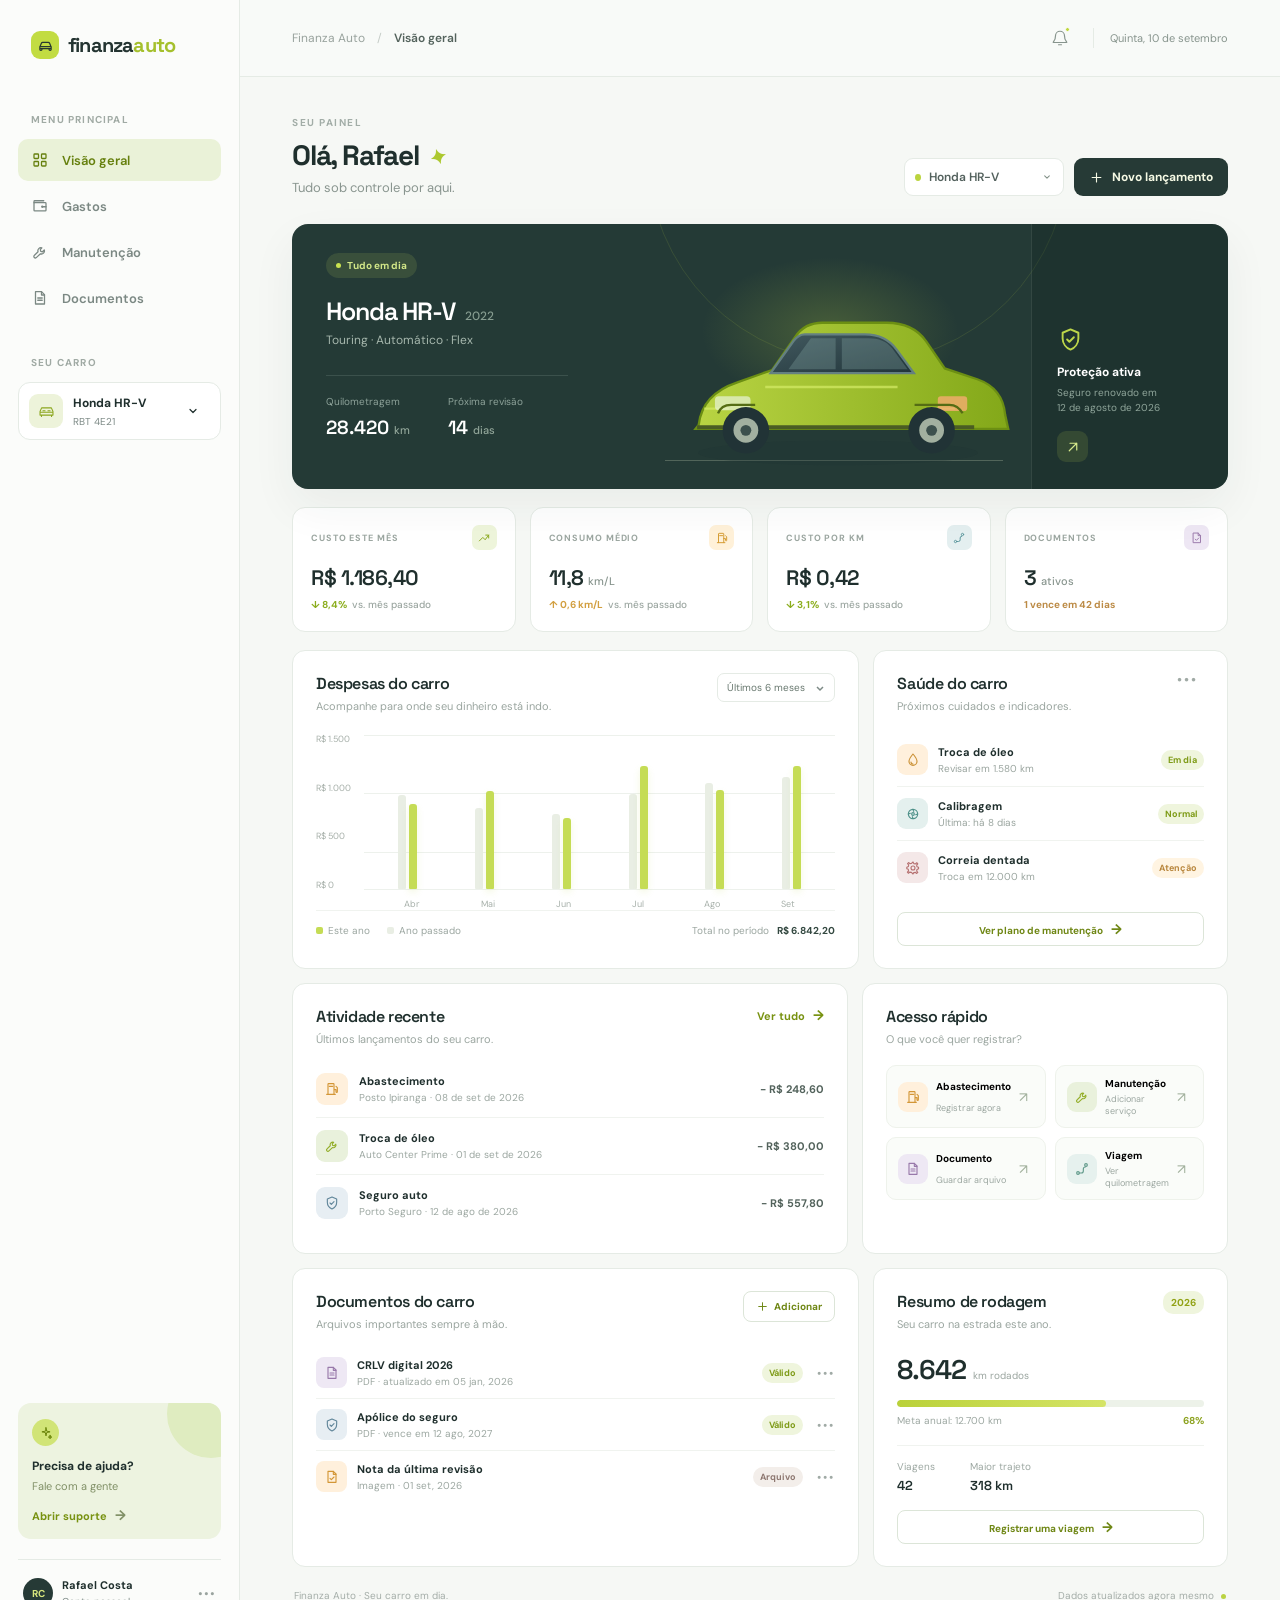
==== index.html @ 8abf3c83 "feat: create standalone car finance dashboard" ====
<!doctype html>
<html lang="pt-BR">
  <head>
    <meta charset="UTF-8" />
    <meta name="viewport" content="width=device-width, initial-scale=1.0" />
    <meta name="theme-color" content="#f4f6f3" />
    <title>Finanza Auto — seu carro em dia</title>
    <link rel="stylesheet" href="styles.css" />
  </head>
  <body>
    <div class="app-shell">
      <aside class="sidebar">
        <a class="brand" href="#inicio" aria-label="Finanza Auto início">
          <span class="brand-mark">
            <svg viewBox="0 0 24 24" aria-hidden="true"><path d="M5 16.5h14M7 16.5v1.25A1.25 1.25 0 0 1 5.75 19h-.5A1.25 1.25 0 0 1 4 17.75V14l2.2-5.25A2 2 0 0 1 8.05 7.5h7.9a2 2 0 0 1 1.85 1.25L20 14v3.75A1.25 1.25 0 0 1 18.75 19h-.5A1.25 1.25 0 0 1 17 17.75V16.5M4 13.5h16M7 13.5h2m6 0h2"/></svg>
          </span>
          <span>finanza<span class="brand-accent">auto</span></span>
        </a>

        <div class="sidebar-label">MENU PRINCIPAL</div>
        <nav class="side-nav" aria-label="Navegação principal">
          <a class="nav-item active" href="#inicio" data-view="Visão geral"><span class="nav-icon">${icon('grid')}</span><span>Visão geral</span></a>
          <a class="nav-item" href="#gastos" data-view="Gastos"><span class="nav-icon">${icon('wallet')}</span><span>Gastos</span></a>
          <a class="nav-item" href="#manutencao" data-view="Manutenção"><span class="nav-icon">${icon('wrench')}</span><span>Manutenção</span></a>
          <a class="nav-item" href="#documentos" data-view="Documentos"><span class="nav-icon">${icon('file')}</span><span>Documentos</span></a>
        </nav>

        <div class="sidebar-label sidebar-label-spaced">SEU CARRO</div>
        <div class="car-mini-card">
          <div class="mini-car-icon"><svg viewBox="0 0 32 32" aria-hidden="true"><path d="M7 21h18M9 21v2m14-2v2M7 21v-5l2.2-5h13.6l2.2 5v5M7 17h18M11 15h3m4 0h3"/></svg></div>
          <div><strong id="sideCarName">Honda HR-V</strong><span id="sideCarPlate">RBT 4E21</span></div>
          <button class="icon-button small" id="sideCarButton" aria-label="Trocar carro">${icon('chevron')}</button>
        </div>

        <div class="sidebar-bottom">
          <div class="support-card">
            <div class="support-orb">${icon('spark')}</div>
            <strong>Precisa de ajuda?</strong>
            <span>Fale com a gente</span>
            <button class="text-button" id="helpButton">Abrir suporte <span>→</span></button>
          </div>
          <a class="profile-row" href="#perfil"><span class="avatar">RC</span><span class="profile-copy"><strong>Rafael Costa</strong><small>Conta pessoal</small></span><span class="profile-more">•••</span></a>
        </div>
      </aside>

      <main class="main-content" id="inicio">
        <header class="topbar">
          <button class="mobile-menu icon-button" aria-label="Abrir menu">${icon('menu')}</button>
          <div class="breadcrumb"><span>Finanza Auto</span><span class="slash">/</span><strong>Visão geral</strong></div>
          <div class="top-actions">
            <button class="icon-button notification-button" aria-label="Notificações" id="notificationButton">${icon('bell')}<i></i></button>
            <span class="top-divider"></span>
            <span class="top-date">Quinta, 10 de setembro</span>
          </div>
        </header>

        <div class="page-wrap">
          <section class="welcome-row">
            <div><p class="eyebrow">SEU PAINEL</p><h1>Olá, Rafael <span class="wave">✦</span></h1><p class="welcome-subtitle">Tudo sob controle por aqui.</p></div>
            <div class="header-actions"><div class="vehicle-select-wrap"><span class="select-car-dot"></span><select id="vehicleSelect" aria-label="Selecionar veículo"><option value="hrv">Honda HR-V</option><option value="corolla">Toyota Corolla</option></select>${icon('chevron')}</div><button class="primary-button" id="openExpense">${icon('plus')}<span>Novo lançamento</span></button></div>
          </section>

          <section class="hero-card" aria-label="Resumo do veículo">
            <div class="hero-copy"><span class="status-pill"><i></i> Tudo em dia</span><h2 id="heroCarName">Honda HR-V <span>2022</span></h2><p id="heroCarDetails">Touring · Automático · Flex</p><div class="hero-divider"></div><div class="hero-meta"><div><span>Quilometragem</span><strong id="heroMileage">28.420 <small>km</small></strong></div><div><span>Próxima revisão</span><strong id="heroService">14 <small>dias</small></strong></div></div></div>
            <div class="hero-visual"><div class="sun-glow"></div><div class="road-line"></div><svg class="car-illustration" viewBox="0 0 520 230" role="img" aria-label="Ilustração de um Honda HR-V"><defs><linearGradient id="carPaint" x1="0" x2="1"><stop offset="0" stop-color="#b9d443"/><stop offset="1" stop-color="#83a819"/></linearGradient><linearGradient id="glass" x1="0" y1="0" x2="1" y2="1"><stop stop-color="#42595f"/><stop offset="1" stop-color="#21353a"/></linearGradient></defs><ellipse cx="270" cy="200" rx="181" ry="16" fill="#1e3032" opacity=".25"/><path d="M90 164c3-26 20-45 50-55l45-16 30-43c8-12 20-18 35-18h83c22 0 39 7 51 24l24 35 42 14c20 7 34 22 36 46l4 18H86z" fill="url(#carPaint)" stroke="#6c8f13" stroke-width="3"/><path d="M227 47h78c18 0 31 6 41 20l22 30H183l30-42c4-5 8-8 14-8z" fill="url(#glass)" stroke="#648081" stroke-width="3"/><path d="M235 52l-29 40h61V52zm40 0v40h85l-20-27c-7-9-17-13-31-13z" fill="#91b3af" opacity=".28"/><path d="M97 143h32m258 0h34M176 115h171" stroke="#d5ec67" stroke-width="3" opacity=".7"/><path d="M88 167h358" stroke="#4a5d23" stroke-width="5"/><rect x="111" y="127" width="46" height="18" rx="5" fill="#e9f4d9" opacity=".7"/><rect x="399" y="127" width="38" height="19" rx="4" fill="#f5ad71" opacity=".8"/><circle cx="151" cy="171" r="30" fill="#213336"/><circle cx="151" cy="171" r="16" fill="#a2b0a0"/><circle cx="151" cy="171" r="7" fill="#3c504d"/><circle cx="391" cy="171" r="30" fill="#213336"/><circle cx="391" cy="171" r="16" fill="#a2b0a0"/><circle cx="391" cy="171" r="7" fill="#3c504d"/><path d="M115 149q4-11 17-11h31M369 138h45q11 0 17 11" fill="none" stroke="#556d14" stroke-width="3"/></svg></div>
            <div class="hero-quick"><div class="quick-icon">${icon('shield')}</div><div><strong>Proteção ativa</strong><span>Seguro renovado em<br>12 de agosto de 2026</span></div><button class="icon-button inverse" aria-label="Ver detalhes">${icon('arrow-up-right')}</button></div>
          </section>

          <section class="stats-grid" aria-label="Indicadores do carro">
            <article class="stat-card"><div class="stat-head"><span class="stat-label">CUSTO ESTE MÊS</span><span class="stat-icon green">${icon('trend')}</span></div><div class="stat-value" id="monthTotal">R$ 1.186,40</div><div class="stat-foot positive">↓ 8,4% <span>vs. mês passado</span></div></article>
            <article class="stat-card"><div class="stat-head"><span class="stat-label">CONSUMO MÉDIO</span><span class="stat-icon amber">${icon('fuel')}</span></div><div class="stat-value">11,8 <small>km/L</small></div><div class="stat-foot neutral">↑ 0,6 km/L <span>vs. mês passado</span></div></article>
            <article class="stat-card"><div class="stat-head"><span class="stat-label">CUSTO POR KM</span><span class="stat-icon blue">${icon('route')}</span></div><div class="stat-value" id="costPerKm">R$ 0,42</div><div class="stat-foot positive">↓ 3,1% <span>vs. mês passado</span></div></article>
            <article class="stat-card"><div class="stat-head"><span class="stat-label">DOCUMENTOS</span><span class="stat-icon purple">${icon('file-check')}</span></div><div class="stat-value">3 <small>ativos</small></div><div class="stat-foot warning">1 vence em 42 dias</div></article>
          </section>

          <section class="content-grid">
            <article class="panel spending-panel" id="gastos"><div class="panel-heading"><div><h3>Despesas do carro</h3><p>Acompanhe para onde seu dinheiro está indo.</p></div><select class="period-select" id="periodSelect" aria-label="Período do gráfico"><option value="6">Últimos 6 meses</option><option value="12">Últimos 12 meses</option></select></div><div class="chart-area"><div class="chart-y"><span>R$ 1.500</span><span>R$ 1.000</span><span>R$ 500</span><span>R$ 0</span></div><div class="chart"><div class="grid-line line-1"></div><div class="grid-line line-2"></div><div class="grid-line line-3"></div><div class="grid-line line-4"></div><div class="bars" id="bars"></div><div class="chart-months" id="chartMonths"></div></div></div><div class="chart-legend"><span><i class="legend-dot current"></i>Este ano</span><span><i class="legend-dot previous"></i>Ano passado</span><span class="chart-total">Total no período <strong id="periodTotal">R$ 6.842,20</strong></span></div></article>
            <article class="panel health-panel" id="manutencao"><div class="panel-heading"><div><h3>Saúde do carro</h3><p>Próximos cuidados e indicadores.</p></div><button class="more-button" aria-label="Mais opções">•••</button></div><div class="health-list"><div class="health-item"><div class="health-icon oil">${icon('droplet')}</div><div class="health-info"><strong>Troca de óleo</strong><span>Revisar em 1.580 km</span></div><div class="health-status ok">Em dia</div></div><div class="health-item"><div class="health-icon tire">${icon('circle')}</div><div class="health-info"><strong>Calibragem</strong><span>Última: há 8 dias</span></div><div class="health-status ok">Normal</div></div><div class="health-item"><div class="health-icon belt">${icon('settings')}</div><div class="health-info"><strong>Correia dentada</strong><span>Troca em 12.000 km</span></div><div class="health-status watch">Atenção</div></div></div><button class="outline-button full" id="maintenanceButton">Ver plano de manutenção <span>→</span></button></article>
          </section>

          <section class="bottom-grid">
            <article class="panel activity-panel"><div class="panel-heading"><div><h3>Atividade recente</h3><p>Últimos lançamentos do seu carro.</p></div><button class="link-button" id="allActivity">Ver tudo <span>→</span></button></div><div class="activity-list" id="activityList"><div class="activity-item"><div class="activity-icon fuel-bg">${icon('fuel')}</div><div class="activity-copy"><strong>Abastecimento</strong><span>Posto Ipiranga · 08 set, 2026</span></div><strong class="activity-value">− R$ 248,60</strong></div><div class="activity-item"><div class="activity-icon wrench-bg">${icon('wrench')}</div><div class="activity-copy"><strong>Troca de óleo</strong><span>Auto Center Prime · 01 set, 2026</span></div><strong class="activity-value">− R$ 380,00</strong></div><div class="activity-item"><div class="activity-icon insurance-bg">${icon('shield')}</div><div class="activity-copy"><strong>Seguro auto</strong><span>Porto Seguro · 12 ago, 2026</span></div><strong class="activity-value">− R$ 557,80</strong></div></div></article>
            <article class="panel actions-panel"><div class="panel-heading"><div><h3>Acesso rápido</h3><p>O que você quer registrar?</p></div></div><div class="action-grid"><button class="action-card" data-action="Abastecimento"><span class="action-icon fuel-bg">${icon('fuel')}</span><strong>Abastecimento</strong><small>Registrar agora</small><span class="action-arrow">↗</span></button><button class="action-card" data-action="Manutenção"><span class="action-icon wrench-bg">${icon('wrench')}</span><strong>Manutenção</strong><small>Adicionar serviço</small><span class="action-arrow">↗</span></button><button class="action-card" data-action="Documento"><span class="action-icon doc-bg">${icon('file')}</span><strong>Documento</strong><small>Guardar arquivo</small><span class="action-arrow">↗</span></button><button class="action-card" data-action="Viagem"><span class="action-icon route-bg">${icon('route')}</span><strong>Viagem</strong><small>Ver quilometragem</small><span class="action-arrow">↗</span></button></div></article>
          </section>

          <section class="utility-grid" id="documentos">
            <article class="panel documents-panel">
              <div class="panel-heading"><div><h3>Documentos do carro</h3><p>Arquivos importantes sempre à mão.</p></div><button class="outline-button" id="addDocumentButton">${icon('plus')} Adicionar</button></div>
              <div class="document-list">
                <div class="document-item"><div class="document-icon doc-bg">${icon('file')}</div><div class="document-copy"><strong>CRLV digital 2026</strong><span>PDF · atualizado em 05 jan, 2026</span></div><span class="document-badge valid">Válido</span><button class="document-more" data-document="CRLV digital 2026" aria-label="Opções do CRLV">•••</button></div>
                <div class="document-item"><div class="document-icon insurance-bg">${icon('shield')}</div><div class="document-copy"><strong>Apólice do seguro</strong><span>PDF · vence em 12 ago, 2027</span></div><span class="document-badge valid">Válido</span><button class="document-more" data-document="Apólice do seguro" aria-label="Opções da apólice">•••</button></div>
                <div class="document-item"><div class="document-icon fuel-bg">${icon('file-check')}</div><div class="document-copy"><strong>Nota da última revisão</strong><span>Imagem · 01 set, 2026</span></div><span class="document-badge archive">Arquivo</span><button class="document-more" data-document="Nota da última revisão" aria-label="Opções da nota">•••</button></div>
              </div>
            </article>
            <article class="panel route-panel">
              <div class="panel-heading"><div><h3>Resumo de rodagem</h3><p>Seu carro na estrada este ano.</p></div><span class="route-year">2026</span></div>
              <div class="route-number"><strong>8.642</strong><span>km rodados</span></div>
              <div class="route-progress"><span style="width:68%"></span></div><div class="route-caption"><span>Meta anual: 12.700 km</span><strong>68%</strong></div>
              <div class="route-stats"><div><span>Viagens</span><strong>42</strong></div><div><span>Maior trajeto</span><strong>318 km</strong></div></div>
              <button class="outline-button full" id="tripButton">Registrar uma viagem <span>→</span></button>
            </article>
          </section>

          <footer class="footer"><span>Finanza Auto · Seu carro em dia.</span><span>Dados atualizados agora mesmo <i></i></span></footer>
        </div>
      </main>
    </div>

    <div class="modal-backdrop" id="modalBackdrop" aria-hidden="true"><section class="modal" role="dialog" aria-modal="true" aria-labelledby="modalTitle"><button class="modal-close icon-button" id="closeModal" aria-label="Fechar">${icon('close')}</button><div class="modal-kicker">NOVO LANÇAMENTO</div><h2 id="modalTitle">Adicionar despesa</h2><p>Registre um gasto para manter o histórico do seu carro atualizado.</p><form id="expenseForm"><label>Descrição<input name="description" type="text" placeholder="Ex.: Abastecimento" required /></label><div class="form-row"><label>Categoria<select name="category"><option>Abastecimento</option><option>Manutenção</option><option>Seguro</option><option>Outro</option></select></label><label>Valor<input name="value" type="number" min="0.01" step="0.01" placeholder="0,00" required /></label></div><label>Data<input name="date" type="date" value="2026-09-10" /></label><div class="modal-actions"><button type="button" class="outline-button" id="cancelModal">Cancelar</button><button type="submit" class="primary-button">Salvar lançamento</button></div></form></section></div>
    <div class="toast" id="toast" role="status"></div>
    <script>
      function icon(name) { const icons = { grid:'<svg viewBox="0 0 24 24"><rect x="4" y="4" width="6" height="6" rx="1"/><rect x="14" y="4" width="6" height="6" rx="1"/><rect x="4" y="14" width="6" height="6" rx="1"/><rect x="14" y="14" width="6" height="6" rx="1"/></svg>', wallet:'<svg viewBox="0 0 24 24"><path d="M4 7.5h15a1 1 0 0 1 1 1v9a1 1 0 0 1-1 1H5a1 1 0 0 1-1-1z"/><path d="M4 7.5V6a1 1 0 0 1 1-1h12M15 13h5"/><circle cx="15" cy="13" r=".7"/></svg>', wrench:'<svg viewBox="0 0 24 24"><path d="M14.5 6.5a4 4 0 0 0-5.1 5.1L4.6 16.4a2 2 0 1 0 2.8 2.8l5.2-4.8a4 4 0 0 0 5.1-5.1l-2.4 2.4-2.3-.6-.6-2.3z"/></svg>', file:'<svg viewBox="0 0 24 24"><path d="M6 3.5h8l4 4V20H6z"/><path d="M14 3.5V8h4M9 12h6M9 15h6"/></svg>', chevron:'<svg viewBox="0 0 24 24"><path d="m8 10 4 4 4-4"/></svg>', spark:'<svg viewBox="0 0 24 24"><path d="m12 3 1.2 5.8L19 10l-5.8 1.2L12 17l-1.2-5.8L5 10l5.8-1.2zM19 16l.5 2.5L22 19l-2.5.5L19 22l-.5-2.5L16 19l2.5-.5z"/></svg>', bell:'<svg viewBox="0 0 24 24"><path d="M18 9a6 6 0 0 0-12 0c0 7-3 7-3 9h18c0-2-3-2-3-9M10 21h4"/></svg>', plus:'<svg viewBox="0 0 24 24"><path d="M12 5v14M5 12h14"/></svg>', shield:'<svg viewBox="0 0 24 24"><path d="M12 3 19 6v5c0 4.4-3 8.3-7 10-4-1.7-7-5.6-7-10V6z"/><path d="m9 12 2 2 4-4"/></svg>', 'arrow-up-right':'<svg viewBox="0 0 24 24"><path d="M7 17 17 7M8 7h9v9"/></svg>', trend:'<svg viewBox="0 0 24 24"><path d="M4 17 10 11l4 4 6-8M15 7h5v5"/></svg>', fuel:'<svg viewBox="0 0 24 24"><path d="M6 20V5a1 1 0 0 1 1-1h7a1 1 0 0 1 1 1v15M4 20h13M8 8h5M18 8l2 2v6a1 1 0 0 1-2 0v-3h-3"/></svg>', route:'<svg viewBox="0 0 24 24"><circle cx="6" cy="18" r="2"/><circle cx="18" cy="6" r="2"/><path d="M8 18h3a3 3 0 0 0 3-3v-3a3 3 0 0 1 3-3h0"/></svg>', 'file-check':'<svg viewBox="0 0 24 24"><path d="M6 3.5h8l4 4V20H6z"/><path d="M14 3.5V8h4m-9 6 2 2 4-4"/></svg>', droplet:'<svg viewBox="0 0 24 24"><path d="M12 3S6 10 6 14a6 6 0 0 0 12 0c0-4-6-11-6-11z"/><path d="M9 15a3 3 0 0 0 3 3"/></svg>', circle:'<svg viewBox="0 0 24 24"><circle cx="12" cy="12" r="7"/><circle cx="12" cy="12" r="2"/><path d="m12 5 1 3m6 4-3 1m-4 6-1-3m-6-4 3-1"/></svg>', settings:'<svg viewBox="0 0 24 24"><path d="m12 3 1.2 2.4 2.6.4 1.8-1.7 1.6 1.6-1.7 1.8.4 2.6L20.3 11v2l-2.4 1.2-.4 2.6 1.7 1.8-1.6 1.6-1.8-1.7-2.6.4L12 21l-2.4-2.4-2.6-.4-1.8 1.7-1.6-1.6 1.7-1.8-.4-2.6L2.7 13v-2l2.4-1.2.4-2.6-1.7-1.8 1.6-1.6 1.8 1.7 2.6-.4z"/><circle cx="12" cy="12" r="3"/></svg>', menu:'<svg viewBox="0 0 24 24"><path d="M4 7h16M4 12h16M4 17h16"/></svg>', close:'<svg viewBox="0 0 24 24"><path d="m6 6 12 12M18 6 6 18"/></svg>' }; return icons[name] || ''; }
    </script>
    <script src="app.js"></script>
  </body>
</html>
---- styles.css ----
@import url('https://fonts.googleapis.com/css2?family=DM+Sans:wght@400;500;600;700&family=Space+Grotesk:wght@500;600;700&display=swap');

:root { --ink:#1f2f2d; --muted:#7d8a86; --line:#e5ebe5; --paper:#f6f8f5; --white:#fff; --lime:#c2dc42; --lime-dark:#759316; --green-bg:#eaf3d7; --shadow:0 18px 45px rgba(32,51,45,.06); }
* { box-sizing:border-box; }
html { scroll-behavior:smooth; }
body { margin:0; background:var(--paper); color:var(--ink); font-family:'DM Sans',Arial,sans-serif; font-size:14px; -webkit-font-smoothing:antialiased; }
button, select, input { font:inherit; }
button, a { -webkit-tap-highlight-color:transparent; }
button { border:0; cursor:pointer; }
a { color:inherit; text-decoration:none; }
.app-shell { min-height:100vh; display:flex; }
.sidebar { width:240px; flex:none; background:#fbfcfa; border-right:1px solid var(--line); padding:31px 18px 21px; display:flex; flex-direction:column; min-height:100vh; }
.brand { display:flex; gap:9px; align-items:center; padding:0 13px; font:700 20px 'Space Grotesk',sans-serif; letter-spacing:-.8px; color:#243431; }
.brand-accent { color:#a5c02d; }
.brand-mark { width:28px; height:28px; border-radius:9px; display:grid; place-items:center; color:#263831; background:var(--lime); }
.brand-mark svg { width:17px; height:17px; fill:none; stroke:currentColor; stroke-width:1.7; stroke-linecap:round; stroke-linejoin:round; }
.sidebar-label { font-size:10px; font-weight:700; letter-spacing:1.2px; color:#a0aaa4; margin:54px 13px 13px; }
.sidebar-label-spaced { margin-top:37px; }
.side-nav { display:grid; gap:4px; }
.nav-item { height:42px; padding:0 13px; border-radius:10px; color:#7b8883; display:flex; align-items:center; gap:13px; font-size:13px; font-weight:600; transition:.2s ease; }
.nav-item:hover { background:#f1f5ed; color:var(--ink); }
.nav-item.active { background:#eaf2d8; color:#66800e; }
.nav-icon { width:18px; height:18px; display:grid; place-items:center; }
.nav-icon svg, .icon-button svg, .primary-button svg, .support-orb svg, .action-icon svg, .health-icon svg, .stat-icon svg, .quick-icon svg { width:18px; height:18px; fill:none; stroke:currentColor; stroke-width:1.7; stroke-linecap:round; stroke-linejoin:round; }
.car-mini-card { border:1px solid var(--line); background:var(--white); border-radius:12px; padding:11px 10px; display:flex; align-items:center; gap:10px; }
.mini-car-icon { width:34px; height:34px; border-radius:9px; background:#edf3da; display:grid; place-items:center; color:#8ca71f; }
.mini-car-icon svg { width:23px; height:23px; fill:none; stroke:currentColor; stroke-width:1.5; stroke-linecap:round; stroke-linejoin:round; }
.car-mini-card strong, .car-mini-card span { display:block; }
.car-mini-card strong { font-size:12px; margin-bottom:4px; }
.car-mini-card span { color:var(--muted); font-size:10px; }
.car-mini-card .icon-button { margin-left:auto; }
.sidebar-bottom { margin-top:auto; }
.support-card { border-radius:13px; background:#edf3e0; padding:16px 14px 15px; display:grid; gap:5px; position:relative; overflow:hidden; }
.support-card:after { content:''; width:88px; height:88px; border-radius:50%; background:#dfecc0; position:absolute; right:-34px; top:-33px; }
.support-orb { width:27px; height:27px; border-radius:50%; display:grid; place-items:center; background:#d1e477; color:#6c850b; margin-bottom:7px; position:relative; z-index:1; }
.support-orb svg { width:14px; height:14px; }
.support-card strong { font-size:12px; position:relative; z-index:1; }
.support-card span { color:#819067; font-size:11px; position:relative; z-index:1; }
.text-button, .link-button { background:none; color:#789211; font-weight:700; font-size:11px; padding:0; text-align:left; }
.text-button { margin-top:8px; }
.text-button span, .link-button span { margin-left:5px; font-size:14px; }
.profile-row { border-top:1px solid var(--line); margin-top:20px; padding:18px 5px 0; display:flex; align-items:center; gap:9px; }
.avatar { width:30px; height:30px; background:#263a36; border-radius:50%; color:#d7e67d; display:grid; place-items:center; font-size:10px; font-weight:700; }
.profile-copy { flex:1; }
.profile-copy strong, .profile-copy small { display:block; }
.profile-copy strong { font-size:11px; }
.profile-copy small { color:var(--muted); font-size:10px; margin-top:3px; }
.profile-more { color:#99a39e; letter-spacing:1px; font-size:13px; }
.main-content { flex:1; min-width:0; }
.topbar { height:77px; border-bottom:1px solid var(--line); display:flex; align-items:center; justify-content:space-between; padding:0 52px; background:rgba(250,251,249,.7); }
.breadcrumb { display:flex; align-items:center; gap:12px; color:#98a29d; font-size:12px; }
.breadcrumb strong { color:#53625c; font-weight:600; }
.slash { color:#c4cbc6; }
.top-actions { display:flex; align-items:center; gap:16px; color:#87948d; }
.icon-button { width:34px; height:34px; display:grid; place-items:center; border-radius:9px; background:transparent; color:inherit; transition:.2s ease; }
.icon-button:hover { background:#edf2ed; color:var(--ink); }
.icon-button svg { width:18px; height:18px; fill:none; stroke:currentColor; stroke-width:1.6; stroke-linecap:round; stroke-linejoin:round; }
.notification-button { position:relative; }
.notification-button i { position:absolute; right:7px; top:6px; width:5px; height:5px; background:#bfd73e; border:1px solid #fbfcfa; border-radius:50%; }
.top-divider { height:20px; width:1px; background:var(--line); }
.top-date { font-size:11px; }
.page-wrap { max-width:1390px; margin:auto; padding:39px 52px 20px; }
.welcome-row { display:flex; justify-content:space-between; align-items:flex-end; margin-bottom:28px; }
.eyebrow { color:#a2ada7; font-size:10px; letter-spacing:1.5px; font-weight:700; margin:0 0 8px; }
h1,h2,h3,p { margin:0; }
h1 { font:700 28px 'Space Grotesk',sans-serif; letter-spacing:-1.2px; }
.wave { display:inline-block; font-size:21px; color:#acc82f; transform:rotate(-18deg); margin-left:4px; }
.welcome-subtitle { color:#89958f; margin-top:6px; font-size:13px; }
.header-actions { display:flex; gap:10px; align-items:center; }
.vehicle-select-wrap { position:relative; background:var(--white); border:1px solid var(--line); border-radius:9px; min-width:160px; height:38px; display:flex; align-items:center; padding:0 10px; gap:8px; color:#53615d; }
.vehicle-select-wrap select { border:0; outline:0; appearance:none; background:transparent; padding:0 17px 0 0; width:100%; color:#53615d; cursor:pointer; font-size:12px; font-weight:600; }
.vehicle-select-wrap svg { position:absolute; right:9px; width:14px; height:14px; fill:none; stroke:#829087; stroke-width:1.8; stroke-linecap:round; stroke-linejoin:round; pointer-events:none; }
.select-car-dot { width:7px; height:7px; border-radius:50%; background:#bbd43e; }
.primary-button { height:38px; padding:0 15px; border-radius:9px; background:#263a36; color:#f5f9e4; display:inline-flex; align-items:center; justify-content:center; gap:8px; font-size:12px; font-weight:700; transition:.2s ease; }
.primary-button:hover { background:#3f5b50; transform:translateY(-1px); }
.primary-button svg { width:15px; height:15px; stroke-width:1.8; }
.hero-card { min-height:265px; background:#243a36; color:white; border-radius:16px; position:relative; overflow:hidden; display:grid; grid-template-columns:36% 43% 21%; box-shadow:var(--shadow); }
.hero-card:before { content:''; width:420px; height:420px; border:1px solid rgba(196,220,66,.12); border-radius:50%; position:absolute; right:17%; top:-282px; }
.hero-copy { padding:29px 0 25px 34px; z-index:1; }
.status-pill { display:inline-flex; align-items:center; gap:6px; background:rgba(207,229,97,.12); border-radius:20px; padding:6px 10px; color:#d3e788; font-size:10px; font-weight:700; }
.status-pill i { width:5px; height:5px; background:#cae24f; border-radius:50%; }
.hero-copy h2 { font:600 25px 'Space Grotesk',sans-serif; letter-spacing:-1px; margin-top:17px; }
.hero-copy h2 span { color:#879d91; font:500 12px 'DM Sans',sans-serif; margin-left:5px; letter-spacing:0; }
.hero-copy p { color:#a6b7ad; font-size:12px; margin-top:5px; }
.hero-divider { width:80%; height:1px; background:rgba(211,229,219,.13); margin:27px 0 19px; }
.hero-meta { display:flex; gap:38px; }
.hero-meta span { display:block; color:#8da299; font-size:10px; margin-bottom:7px; }
.hero-meta strong { font:600 19px 'Space Grotesk',sans-serif; }
.hero-meta small { color:#92a69a; font:500 11px 'DM Sans',sans-serif; }
.hero-visual { position:relative; min-width:0; display:flex; align-items:flex-end; justify-content:center; }
.sun-glow { width:280px; height:160px; position:absolute; top:27px; border-radius:50%; background:radial-gradient(ellipse,rgba(196,220,66,.22),rgba(196,220,66,0) 65%); }
.car-illustration { width:100%; max-width:520px; height:auto; position:relative; z-index:1; margin:0 -20px 13px; }
.road-line { position:absolute; bottom:28px; left:9%; right:7%; height:1px; background:rgba(219,226,195,.25); }
.hero-quick { align-self:stretch; background:rgba(15,31,28,.26); border-left:1px solid rgba(216,233,220,.11); padding:27px 25px; display:flex; flex-direction:column; justify-content:flex-end; gap:11px; z-index:2; }
.quick-icon { color:#bcd649; width:27px; height:27px; }
.quick-icon svg { width:27px; height:27px; }
.hero-quick strong, .hero-quick span { display:block; }
.hero-quick strong { font-size:12px; margin-bottom:5px; }
.hero-quick span { color:#8fa59a; font-size:10px; line-height:1.5; }
.inverse { margin-top:5px; background:rgba(210,231,83,.12); color:#d6e98b; width:31px; height:31px; }
.stats-grid { display:grid; grid-template-columns:repeat(4,1fr); gap:14px; margin:18px 0; }
.stat-card, .panel { border:1px solid var(--line); background:var(--white); border-radius:13px; }
.stat-card { padding:17px 18px 16px; min-height:125px; }
.stat-head { display:flex; align-items:center; justify-content:space-between; }
.stat-label { color:#9ba6a0; font-size:9px; letter-spacing:.9px; font-weight:700; }
.stat-icon { width:25px; height:25px; border-radius:7px; display:grid; place-items:center; }
.stat-icon svg { width:14px; height:14px; }
.stat-icon.green { background:#eef5db; color:#8cab20; }.stat-icon.amber { background:#fff1d9; color:#d69d35; }.stat-icon.blue { background:#e4eff0; color:#5b969c; }.stat-icon.purple { background:#eee7f4; color:#9c7cad; }
.stat-value { font:600 21px 'Space Grotesk',sans-serif; letter-spacing:-.5px; margin-top:14px; }
.stat-value small { font:500 11px 'DM Sans',sans-serif; color:#88958e; letter-spacing:0; }
.stat-foot { font-size:10px; margin-top:7px; font-weight:700; }.stat-foot span { font-weight:500; color:#9ba6a0; margin-left:3px; }.positive { color:#8bad1d; }.neutral { color:#d29f40; }.warning { color:#bc8b46; }
.content-grid { display:grid; grid-template-columns:1.6fr 1fr; gap:14px; }
.bottom-grid { display:grid; grid-template-columns:1.6fr 1fr; gap:14px; margin-top:14px; }
.panel { padding:22px 23px; }
.panel-heading { display:flex; justify-content:space-between; align-items:flex-start; }
.panel-heading h3 { font:600 16px 'Space Grotesk',sans-serif; letter-spacing:-.4px; }.panel-heading p { font-size:11px; color:#9ba6a0; margin-top:5px; }
.period-select { appearance:none; border:1px solid var(--line); color:#697970; border-radius:7px; background:white url("data:image/svg+xml,%3Csvg xmlns='http://www.w3.org/2000/svg' width='12' height='12' fill='none' stroke='%237d8a86' stroke-width='1.5'%3E%3Cpath d='m3 5 3 3 3-3'/%3E%3C/svg%3E") no-repeat right 8px center; padding:7px 26px 7px 9px; font-size:10px; outline:none; cursor:pointer; }
.spending-panel { min-height:302px; }.chart-area { height:177px; display:flex; margin-top:20px; }.chart-y { width:48px; display:flex; flex-direction:column; justify-content:space-between; padding:0 0 19px; color:#a7b0aa; font-size:9px; }.chart { flex:1; position:relative; padding:0 6px; }.grid-line { position:absolute; left:0; right:0; height:1px; background:#edf1ec; }.line-1 { top:2px; }.line-2 { top:34%; }.line-3 { top:67%; }.line-4 { top:calc(100% - 21px); }.bars { position:absolute; inset:0 10px 21px; display:flex; align-items:flex-end; justify-content:space-around; gap:9px; z-index:1; }.bar-group { height:100%; flex:1; display:flex; align-items:flex-end; gap:3px; justify-content:center; }.bar { width:8px; border-radius:3px 3px 1px 1px; min-height:5px; background:#c5dc55; transition:height .3s ease; }.bar:hover { background:#9bb72b; }.bar.previous { background:#e9eee4; }.bar.current { box-shadow:0 3px 7px rgba(180,205,54,.15); }.chart-months { position:absolute; bottom:0; left:10px; right:10px; display:flex; justify-content:space-around; color:#a7b0aa; font-size:9px; }.chart-legend { border-top:1px solid #f0f3ef; padding-top:13px; display:flex; gap:17px; color:#9ba6a0; font-size:10px; }.legend-dot { width:7px; height:7px; border-radius:2px; display:inline-block; margin-right:5px; }.legend-dot.current { background:#c5dc55; }.legend-dot.previous { background:#e9eee4; }.chart-total { margin-left:auto; }.chart-total strong { color:#334840; margin-left:5px; }
.health-panel { min-height:302px; }.more-button { background:none; color:#a0aaa5; letter-spacing:2px; font-weight:700; font-size:13px; margin-top:-3px; }.health-list { margin:20px 0 18px; }.health-item { display:flex; align-items:center; gap:10px; padding:11px 0; border-bottom:1px solid #f0f3ef; }.health-item:last-child { border-bottom:0; }.health-icon { width:31px; height:31px; border-radius:9px; display:grid; place-items:center; flex:none; }.health-icon svg { width:16px; height:16px; }.health-icon.oil { background:#fff0dc; color:#ca9136; }.health-icon.tire { background:#e4f0ee; color:#4f928a; }.health-icon.belt { background:#f4e8e8; color:#b67171; }.health-info { flex:1; min-width:0; }.health-info strong,.health-info span { display:block; }.health-info strong { font-size:11px; }.health-info span { color:#9aa59f; font-size:10px; margin-top:3px; }.health-status { font-size:9px; font-weight:700; border-radius:12px; padding:4px 7px; }.health-status.ok { color:#7e9b17; background:#eff5dd; }.health-status.watch { color:#b9873e; background:#fff4e2; }
.outline-button { height:34px; padding:0 12px; border-radius:8px; border:1px solid #dce5d8; color:#6f8715; background:transparent; font-weight:700; font-size:10px; }.outline-button:hover { background:#f5f8ef; }.outline-button span { margin-left:6px; font-size:14px; }.outline-button.full { width:100%; }
.activity-panel { min-height:249px; }.activity-list { margin-top:15px; }.activity-item { display:flex; align-items:center; gap:11px; padding:12px 0; border-bottom:1px solid #f0f3ef; }.activity-item:last-child { border-bottom:0; }.activity-icon, .action-icon { display:grid; place-items:center; border-radius:9px; flex:none; }.activity-icon { width:32px; height:32px; }.activity-icon svg, .action-icon svg { width:16px; height:16px; fill:none; stroke:currentColor; stroke-width:1.7; stroke-linecap:round; stroke-linejoin:round; }.fuel-bg { background:#fff0dc; color:#d39636; }.wrench-bg { background:#e9f1dc; color:#94ae2b; }.insurance-bg { background:#e7eef3; color:#61869a; }.doc-bg { background:#eee8f4; color:#9879aa; }.route-bg { background:#e6f1ee; color:#60998a; }.activity-copy { flex:1; }.activity-copy strong,.activity-copy span { display:block; }.activity-copy strong { font-size:11px; }.activity-copy span { font-size:10px; color:#9ca7a1; margin-top:3px; }.activity-value { font-size:11px; color:#53635c; }
.actions-panel { min-height:249px; }.action-grid { display:grid; grid-template-columns:1fr 1fr; gap:9px; margin-top:19px; }.action-card { text-align:left; background:#fafcf9; border:1px solid #eef2eb; border-radius:10px; padding:11px 11px 10px; display:grid; grid-template-columns:30px 1fr 15px; column-gap:8px; align-items:center; position:relative; transition:.2s ease; }.action-card:hover { border-color:#d5e2ba; background:#f7fbea; transform:translateY(-1px); }.action-icon { width:30px; height:30px; grid-row:span 2; }.action-card strong { font-size:10px; }.action-card small { font-size:9px; color:#9ca7a1; margin-top:3px; }.action-arrow { grid-column:3; grid-row:1 / span 2; color:#a0af9b; font-size:14px; align-self:center; }
.utility-grid { display:grid; grid-template-columns:1.6fr 1fr; gap:14px; margin-top:14px; }
.empty-state { border:1px dashed #dfe8dc; border-radius:9px; padding:18px 12px; text-align:center; color:#9aa59f; font-size:11px; margin-top:15px; }
.documents-panel, .route-panel { min-height:225px; }
.documents-panel .outline-button { display:inline-flex; align-items:center; gap:5px; height:31px; }
.documents-panel .outline-button svg { width:13px; height:13px; fill:none; stroke:currentColor; stroke-width:1.8; stroke-linecap:round; stroke-linejoin:round; }
.document-list { margin-top:16px; }
.document-item { display:flex; align-items:center; gap:10px; padding:10px 0; border-bottom:1px solid #f0f3ef; }
.document-item:last-child { border-bottom:0; }
.document-icon { width:31px; height:31px; border-radius:8px; display:grid; place-items:center; flex:none; }
.document-icon svg { width:16px; height:16px; fill:none; stroke:currentColor; stroke-width:1.7; stroke-linecap:round; stroke-linejoin:round; }
.document-copy { flex:1; min-width:0; }.document-copy strong, .document-copy span { display:block; }.document-copy strong { font-size:11px; }.document-copy span { color:#9ca7a1; font-size:10px; margin-top:3px; }
.document-badge { border-radius:11px; padding:4px 7px; font-size:9px; font-weight:700; }.document-badge.valid { color:#7e9b17; background:#eff5dd; }.document-badge.archive { color:#8d7770; background:#f3eeea; }
.document-more { background:transparent; color:#a0aaa5; letter-spacing:2px; font-weight:700; font-size:11px; padding:4px 0 4px 4px; }
.route-year { color:#91a215; font-size:10px; font-weight:700; background:#eff5dd; border-radius:10px; padding:5px 8px; }
.route-number { display:flex; align-items:baseline; gap:7px; margin:21px 0 13px; }.route-number strong { font:600 27px 'Space Grotesk',sans-serif; letter-spacing:-1px; }.route-number span { color:#9aa59f; font-size:10px; }
.route-progress { height:7px; border-radius:8px; background:#edf2e9; overflow:hidden; }.route-progress span { height:100%; display:block; border-radius:8px; background:linear-gradient(90deg,#bad139,#d5e467); }
.route-caption { display:flex; justify-content:space-between; color:#9ca7a1; font-size:10px; margin:7px 0 18px; }.route-caption strong { color:#8ca21e; }
.route-stats { display:flex; gap:35px; border-top:1px solid #f0f3ef; padding:14px 0 16px; }.route-stats span, .route-stats strong { display:block; }.route-stats span { color:#9ca7a1; font-size:10px; }.route-stats strong { font:600 13px 'Space Grotesk',sans-serif; margin-top:4px; }
.footer { padding:22px 2px 7px; display:flex; justify-content:space-between; color:#a4ada8; font-size:10px; }.footer i { width:5px; height:5px; border-radius:50%; background:#bad342; display:inline-block; margin-left:4px; }
.mobile-menu { display:none; }.modal-backdrop { position:fixed; inset:0; background:rgba(24,39,34,.4); backdrop-filter:blur(4px); display:none; align-items:center; justify-content:center; padding:20px; z-index:20; }.modal-backdrop.open { display:flex; }.modal { width:min(100%,470px); background:#fff; border-radius:16px; box-shadow:0 25px 70px rgba(0,0,0,.2); padding:30px; position:relative; }.modal-close { position:absolute; top:17px; right:17px; color:#9aa59f; }.modal-kicker { color:#98ad27; font-weight:700; font-size:9px; letter-spacing:1.5px; }.modal h2 { font:600 24px 'Space Grotesk',sans-serif; margin-top:8px; }.modal > p { color:#8c9992; font-size:12px; line-height:1.5; margin:7px 0 23px; }.modal form { display:grid; gap:15px; }.modal label { display:grid; gap:7px; color:#61716a; font-size:11px; font-weight:600; }.modal input,.modal select { width:100%; height:39px; border:1px solid #dfe7df; border-radius:8px; outline:none; padding:0 11px; color:#32463f; background:#fbfdfb; font-size:12px; }.modal input:focus,.modal select:focus { border-color:#b6d16a; box-shadow:0 0 0 3px #eef5dc; }.form-row { display:grid; grid-template-columns:1fr 1fr; gap:12px; }.modal-actions { display:flex; justify-content:flex-end; gap:9px; margin-top:6px; }.modal-actions .primary-button { height:39px; }.toast { position:fixed; left:50%; bottom:24px; transform:translate(-50%,20px); padding:11px 16px; background:#263a36; color:#f1f7dd; border-radius:9px; font-size:11px; opacity:0; pointer-events:none; transition:.25s ease; z-index:30; box-shadow:0 10px 25px rgba(0,0,0,.15); }.toast.show { opacity:1; transform:translate(-50%,0); }
@media (max-width:1150px) { .sidebar { width:210px; }.topbar { padding:0 32px; }.page-wrap { padding-left:32px; padding-right:32px; }.hero-card { grid-template-columns:40% 40% 20%; }.hero-copy { padding-left:25px; }.hero-quick { padding-left:15px; padding-right:15px; }.hero-copy h2 { font-size:21px; }.car-illustration { margin-left:-35px; margin-right:-35px; } }
@media (max-width:900px) { .sidebar { position:fixed; left:-260px; top:0; z-index:15; transition:.25s ease; box-shadow:10px 0 30px rgba(0,0,0,.1); }.sidebar.open { left:0; }.mobile-menu { display:grid; }.topbar { padding:0 22px; gap:15px; justify-content:flex-start; }.top-actions { margin-left:auto; }.top-date,.top-divider { display:none; }.page-wrap { padding:30px 22px 20px; }.hero-card { grid-template-columns:44% 56%; min-height:260px; }.hero-quick { display:none; }.stats-grid { grid-template-columns:repeat(2,1fr); }.content-grid,.bottom-grid,.utility-grid { grid-template-columns:1fr; }.car-illustration { margin-left:-10px; margin-right:-20px; }.hero-copy { padding-left:27px; } }
@media (max-width:560px) { .topbar { height:64px; padding:0 16px; }.breadcrumb { font-size:11px; }.page-wrap { padding:25px 15px 18px; }.welcome-row { display:block; margin-bottom:22px; }.header-actions { margin-top:18px; }.vehicle-select-wrap { flex:1; }.header-actions .primary-button { flex:1; }.primary-button span { display:inline; }.hero-card { grid-template-columns:1fr; min-height:390px; }.hero-copy { padding:23px 23px 0; }.hero-divider { margin-top:20px; margin-bottom:15px; width:100%; }.hero-visual { min-height:190px; margin-top:-10px; }.car-illustration { width:115%; max-width:none; margin:0 -30px 3px; }.road-line { bottom:16px; }.stats-grid { gap:9px; margin:12px 0; }.stat-card { padding:14px 13px; min-height:114px; }.stat-label { font-size:8px; letter-spacing:.6px; }.stat-value { font-size:18px; margin-top:13px; }.stat-foot span { display:block; margin-left:0; margin-top:2px; }.panel { padding:18px 15px; }.panel-heading h3 { font-size:15px; }.period-select { max-width:126px; font-size:9px; }.chart-area { margin-top:18px; }.chart-legend { gap:9px; font-size:9px; flex-wrap:wrap; }.chart-total { width:100%; margin-left:0; margin-top:2px; }.activity-value { font-size:10px; }.footer { display:block; line-height:1.8; }.footer span { display:block; }.footer span+span { margin-top:4px; }.modal { padding:25px 20px; }.form-row { grid-template-columns:1fr; gap:15px; }.modal-actions { margin-top:5px; }.modal-actions button { flex:1; } }
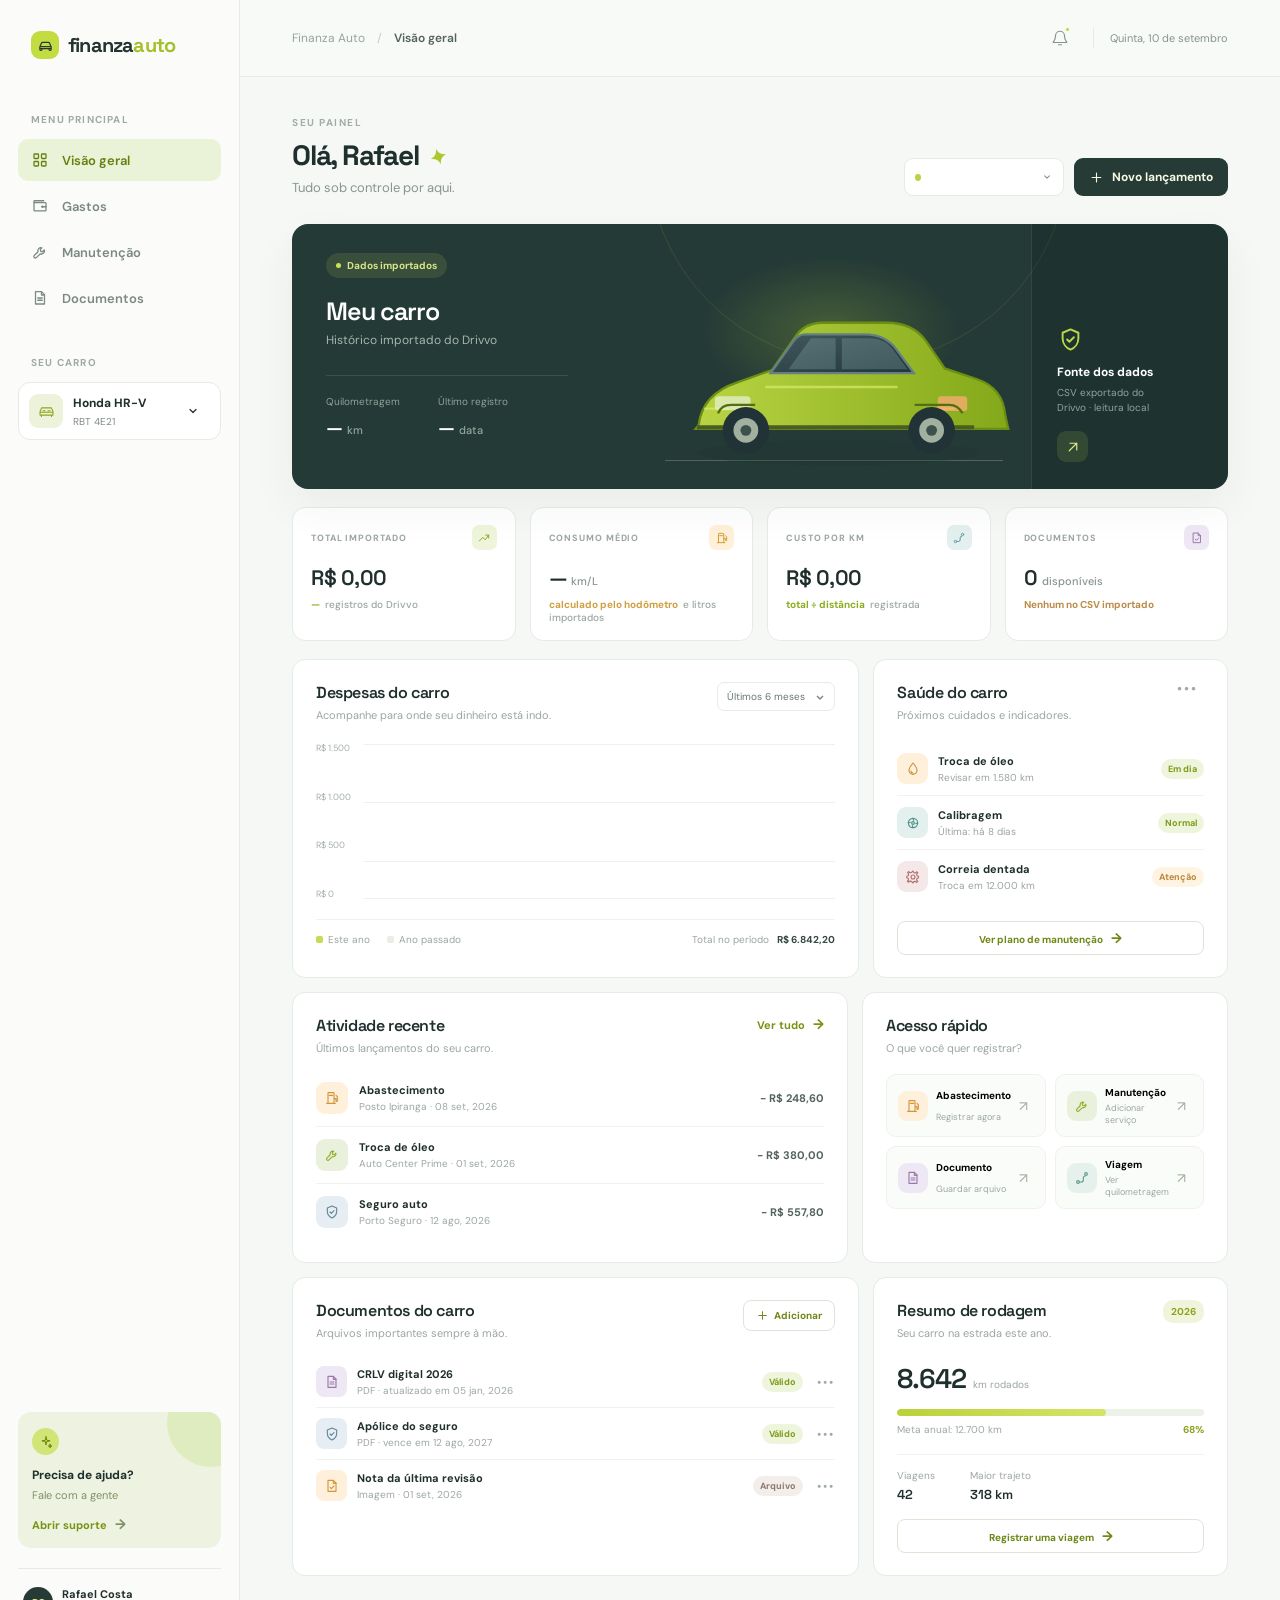
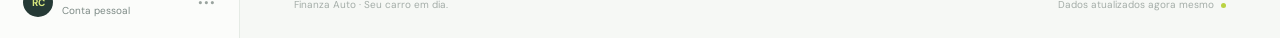
==== commit 1eca5174: "data: import Drivvo vehicle history" ====
--- a/index.html
+++ b/index.html
@@ -60,17 +60,17 @@
             <div class="header-actions"><div class="vehicle-select-wrap"><span class="select-car-dot"></span><select id="vehicleSelect" aria-label="Selecionar veículo"><option value="hrv">Honda HR-V</option><option value="corolla">Toyota Corolla</option></select>${icon('chevron')}</div><button class="primary-button" id="openExpense">${icon('plus')}<span>Novo lançamento</span></button></div>
           </section>
 
-          <section class="hero-card" aria-label="Resumo do veículo">
-            <div class="hero-copy"><span class="status-pill"><i></i> Tudo em dia</span><h2 id="heroCarName">Honda HR-V <span>2022</span></h2><p id="heroCarDetails">Touring · Automático · Flex</p><div class="hero-divider"></div><div class="hero-meta"><div><span>Quilometragem</span><strong id="heroMileage">28.420 <small>km</small></strong></div><div><span>Próxima revisão</span><strong id="heroService">14 <small>dias</small></strong></div></div></div>
+  <section class="hero-card" aria-label="Resumo do veículo">
+            <div class="hero-copy"><span class="status-pill"><i></i> Dados importados</span><h2 id="heroCarName">Meu carro</h2><p id="heroCarDetails">Histórico importado do Drivvo</p><div class="hero-divider"></div><div class="hero-meta"><div><span>Quilometragem</span><strong id="heroMileage">— <small>km</small></strong></div><div><span>Último registro</span><strong id="heroService">— <small>data</small></strong></div></div></div>
             <div class="hero-visual"><div class="sun-glow"></div><div class="road-line"></div><svg class="car-illustration" viewBox="0 0 520 230" role="img" aria-label="Ilustração de um Honda HR-V"><defs><linearGradient id="carPaint" x1="0" x2="1"><stop offset="0" stop-color="#b9d443"/><stop offset="1" stop-color="#83a819"/></linearGradient><linearGradient id="glass" x1="0" y1="0" x2="1" y2="1"><stop stop-color="#42595f"/><stop offset="1" stop-color="#21353a"/></linearGradient></defs><ellipse cx="270" cy="200" rx="181" ry="16" fill="#1e3032" opacity=".25"/><path d="M90 164c3-26 20-45 50-55l45-16 30-43c8-12 20-18 35-18h83c22 0 39 7 51 24l24 35 42 14c20 7 34 22 36 46l4 18H86z" fill="url(#carPaint)" stroke="#6c8f13" stroke-width="3"/><path d="M227 47h78c18 0 31 6 41 20l22 30H183l30-42c4-5 8-8 14-8z" fill="url(#glass)" stroke="#648081" stroke-width="3"/><path d="M235 52l-29 40h61V52zm40 0v40h85l-20-27c-7-9-17-13-31-13z" fill="#91b3af" opacity=".28"/><path d="M97 143h32m258 0h34M176 115h171" stroke="#d5ec67" stroke-width="3" opacity=".7"/><path d="M88 167h358" stroke="#4a5d23" stroke-width="5"/><rect x="111" y="127" width="46" height="18" rx="5" fill="#e9f4d9" opacity=".7"/><rect x="399" y="127" width="38" height="19" rx="4" fill="#f5ad71" opacity=".8"/><circle cx="151" cy="171" r="30" fill="#213336"/><circle cx="151" cy="171" r="16" fill="#a2b0a0"/><circle cx="151" cy="171" r="7" fill="#3c504d"/><circle cx="391" cy="171" r="30" fill="#213336"/><circle cx="391" cy="171" r="16" fill="#a2b0a0"/><circle cx="391" cy="171" r="7" fill="#3c504d"/><path d="M115 149q4-11 17-11h31M369 138h45q11 0 17 11" fill="none" stroke="#556d14" stroke-width="3"/></svg></div>
-            <div class="hero-quick"><div class="quick-icon">${icon('shield')}</div><div><strong>Proteção ativa</strong><span>Seguro renovado em<br>12 de agosto de 2026</span></div><button class="icon-button inverse" aria-label="Ver detalhes">${icon('arrow-up-right')}</button></div>
+            <div class="hero-quick"><div class="quick-icon">${icon('shield')}</div><div><strong>Fonte dos dados</strong><span>CSV exportado do<br>Drivvo · leitura local</span></div><button class="icon-button inverse" aria-label="Ver detalhes">${icon('arrow-up-right')}</button></div>
           </section>
 
           <section class="stats-grid" aria-label="Indicadores do carro">
-            <article class="stat-card"><div class="stat-head"><span class="stat-label">CUSTO ESTE MÊS</span><span class="stat-icon green">${icon('trend')}</span></div><div class="stat-value" id="monthTotal">R$ 1.186,40</div><div class="stat-foot positive">↓ 8,4% <span>vs. mês passado</span></div></article>
-            <article class="stat-card"><div class="stat-head"><span class="stat-label">CONSUMO MÉDIO</span><span class="stat-icon amber">${icon('fuel')}</span></div><div class="stat-value">11,8 <small>km/L</small></div><div class="stat-foot neutral">↑ 0,6 km/L <span>vs. mês passado</span></div></article>
-            <article class="stat-card"><div class="stat-head"><span class="stat-label">CUSTO POR KM</span><span class="stat-icon blue">${icon('route')}</span></div><div class="stat-value" id="costPerKm">R$ 0,42</div><div class="stat-foot positive">↓ 3,1% <span>vs. mês passado</span></div></article>
-            <article class="stat-card"><div class="stat-head"><span class="stat-label">DOCUMENTOS</span><span class="stat-icon purple">${icon('file-check')}</span></div><div class="stat-value">3 <small>ativos</small></div><div class="stat-foot warning">1 vence em 42 dias</div></article>
+            <article class="stat-card"><div class="stat-head"><span class="stat-label">TOTAL IMPORTADO</span><span class="stat-icon green">${icon('trend')}</span></div><div class="stat-value" id="monthTotal">R$ 0,00</div><div class="stat-foot positive" id="totalFoot">— <span>registros do Drivvo</span></div></article>
+            <article class="stat-card"><div class="stat-head"><span class="stat-label">CONSUMO MÉDIO</span><span class="stat-icon amber">${icon('fuel')}</span></div><div class="stat-value" id="avgConsumption">— <small>km/L</small></div><div class="stat-foot neutral">calculado pelo hodômetro <span>e litros importados</span></div></article>
+            <article class="stat-card"><div class="stat-head"><span class="stat-label">CUSTO POR KM</span><span class="stat-icon blue">${icon('route')}</span></div><div class="stat-value" id="costPerKm">R$ 0,00</div><div class="stat-foot positive">total ÷ distância <span>registrada</span></div></article>
+            <article class="stat-card"><div class="stat-head"><span class="stat-label">DOCUMENTOS</span><span class="stat-icon purple">${icon('file-check')}</span></div><div class="stat-value" id="docCount">0 <small>disponíveis</small></div><div class="stat-foot warning" id="docFoot">Nenhum no CSV importado</div></article>
           </section>
 
           <section class="content-grid">
@@ -111,6 +111,7 @@
     <script>
       function icon(name) { const icons = { grid:'<svg viewBox="0 0 24 24"><rect x="4" y="4" width="6" height="6" rx="1"/><rect x="14" y="4" width="6" height="6" rx="1"/><rect x="4" y="14" width="6" height="6" rx="1"/><rect x="14" y="14" width="6" height="6" rx="1"/></svg>', wallet:'<svg viewBox="0 0 24 24"><path d="M4 7.5h15a1 1 0 0 1 1 1v9a1 1 0 0 1-1 1H5a1 1 0 0 1-1-1z"/><path d="M4 7.5V6a1 1 0 0 1 1-1h12M15 13h5"/><circle cx="15" cy="13" r=".7"/></svg>', wrench:'<svg viewBox="0 0 24 24"><path d="M14.5 6.5a4 4 0 0 0-5.1 5.1L4.6 16.4a2 2 0 1 0 2.8 2.8l5.2-4.8a4 4 0 0 0 5.1-5.1l-2.4 2.4-2.3-.6-.6-2.3z"/></svg>', file:'<svg viewBox="0 0 24 24"><path d="M6 3.5h8l4 4V20H6z"/><path d="M14 3.5V8h4M9 12h6M9 15h6"/></svg>', chevron:'<svg viewBox="0 0 24 24"><path d="m8 10 4 4 4-4"/></svg>', spark:'<svg viewBox="0 0 24 24"><path d="m12 3 1.2 5.8L19 10l-5.8 1.2L12 17l-1.2-5.8L5 10l5.8-1.2zM19 16l.5 2.5L22 19l-2.5.5L19 22l-.5-2.5L16 19l2.5-.5z"/></svg>', bell:'<svg viewBox="0 0 24 24"><path d="M18 9a6 6 0 0 0-12 0c0 7-3 7-3 9h18c0-2-3-2-3-9M10 21h4"/></svg>', plus:'<svg viewBox="0 0 24 24"><path d="M12 5v14M5 12h14"/></svg>', shield:'<svg viewBox="0 0 24 24"><path d="M12 3 19 6v5c0 4.4-3 8.3-7 10-4-1.7-7-5.6-7-10V6z"/><path d="m9 12 2 2 4-4"/></svg>', 'arrow-up-right':'<svg viewBox="0 0 24 24"><path d="M7 17 17 7M8 7h9v9"/></svg>', trend:'<svg viewBox="0 0 24 24"><path d="M4 17 10 11l4 4 6-8M15 7h5v5"/></svg>', fuel:'<svg viewBox="0 0 24 24"><path d="M6 20V5a1 1 0 0 1 1-1h7a1 1 0 0 1 1 1v15M4 20h13M8 8h5M18 8l2 2v6a1 1 0 0 1-2 0v-3h-3"/></svg>', route:'<svg viewBox="0 0 24 24"><circle cx="6" cy="18" r="2"/><circle cx="18" cy="6" r="2"/><path d="M8 18h3a3 3 0 0 0 3-3v-3a3 3 0 0 1 3-3h0"/></svg>', 'file-check':'<svg viewBox="0 0 24 24"><path d="M6 3.5h8l4 4V20H6z"/><path d="M14 3.5V8h4m-9 6 2 2 4-4"/></svg>', droplet:'<svg viewBox="0 0 24 24"><path d="M12 3S6 10 6 14a6 6 0 0 0 12 0c0-4-6-11-6-11z"/><path d="M9 15a3 3 0 0 0 3 3"/></svg>', circle:'<svg viewBox="0 0 24 24"><circle cx="12" cy="12" r="7"/><circle cx="12" cy="12" r="2"/><path d="m12 5 1 3m6 4-3 1m-4 6-1-3m-6-4 3-1"/></svg>', settings:'<svg viewBox="0 0 24 24"><path d="m12 3 1.2 2.4 2.6.4 1.8-1.7 1.6 1.6-1.7 1.8.4 2.6L20.3 11v2l-2.4 1.2-.4 2.6 1.7 1.8-1.6 1.6-1.8-1.7-2.6.4L12 21l-2.4-2.4-2.6-.4-1.8 1.7-1.6-1.6 1.7-1.8-.4-2.6L2.7 13v-2l2.4-1.2.4-2.6-1.7-1.8 1.6-1.6 1.8 1.7 2.6-.4z"/><circle cx="12" cy="12" r="3"/></svg>', menu:'<svg viewBox="0 0 24 24"><path d="M4 7h16M4 12h16M4 17h16"/></svg>', close:'<svg viewBox="0 0 24 24"><path d="m6 6 12 12M18 6 6 18"/></svg>' }; return icons[name] || ''; }
     </script>
+    <script src="data/real-data.js"></script>
     <script src="app.js"></script>
   </body>
 </html>
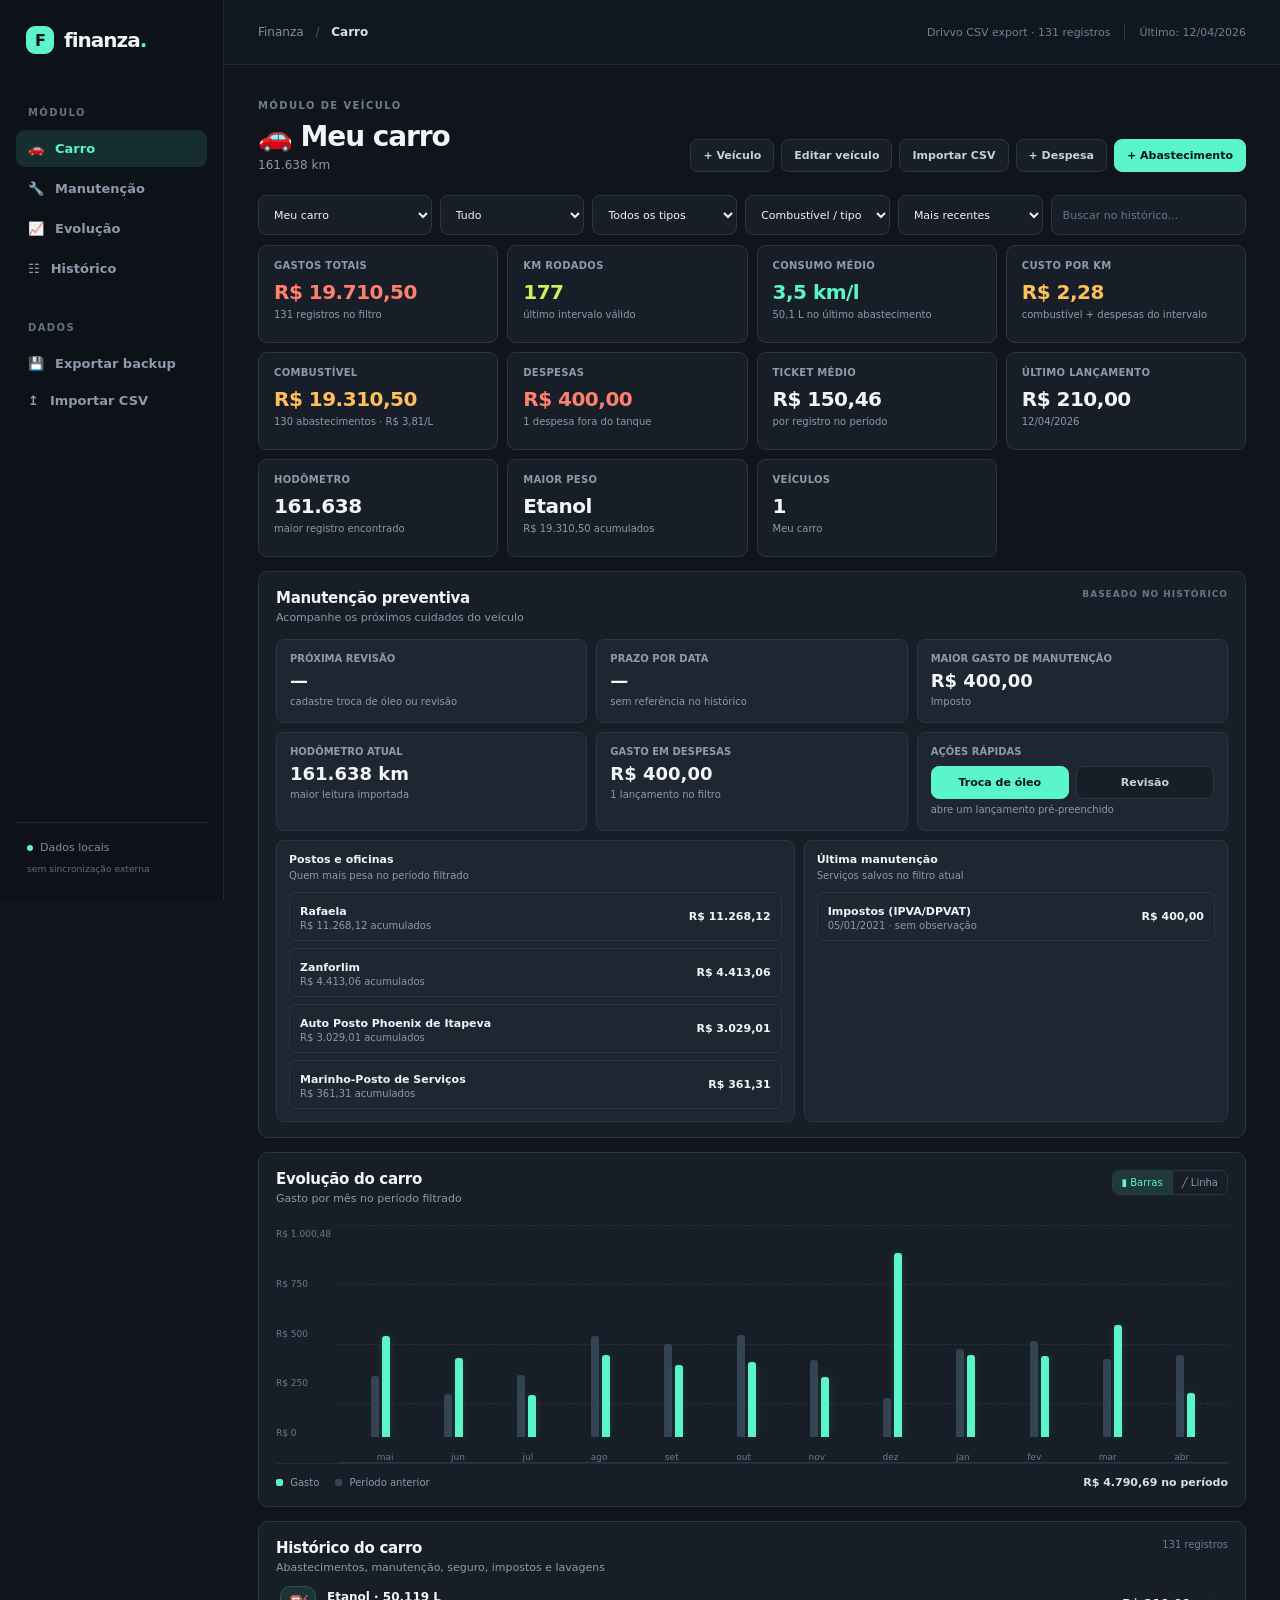
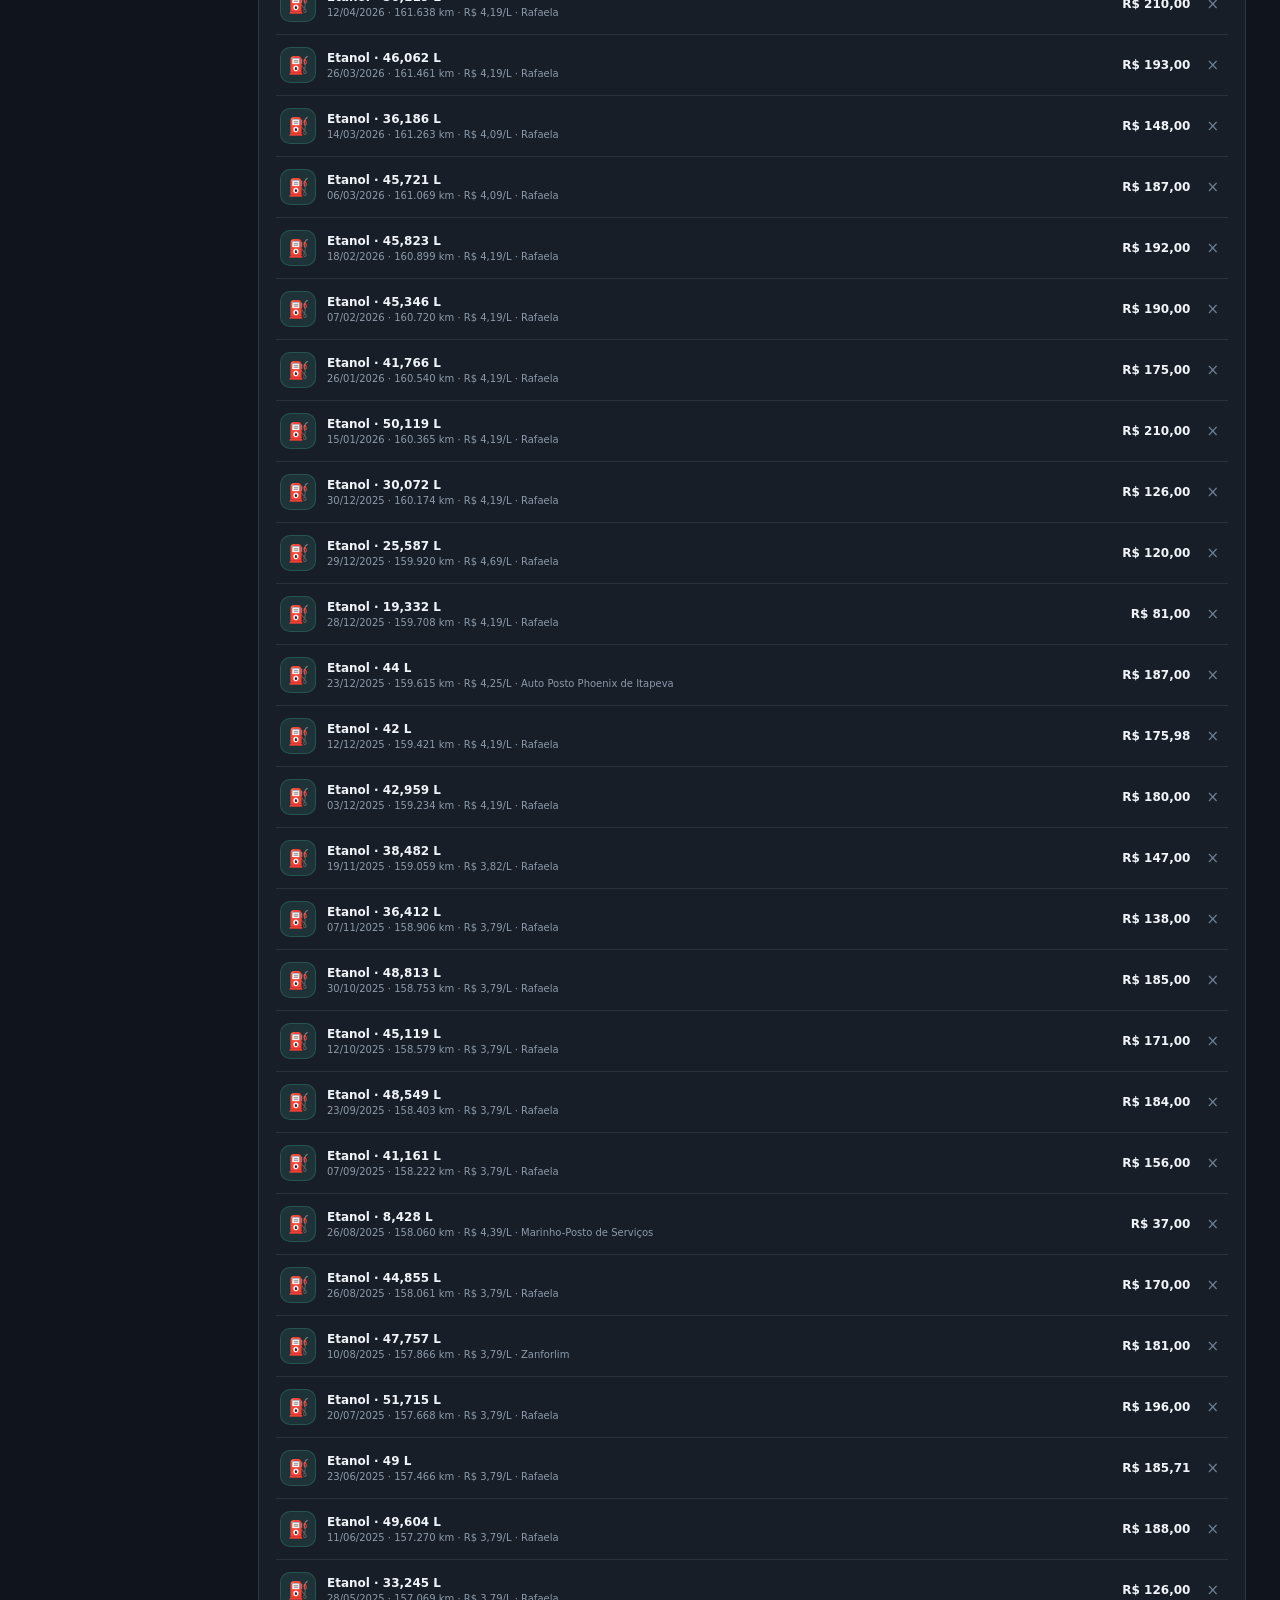
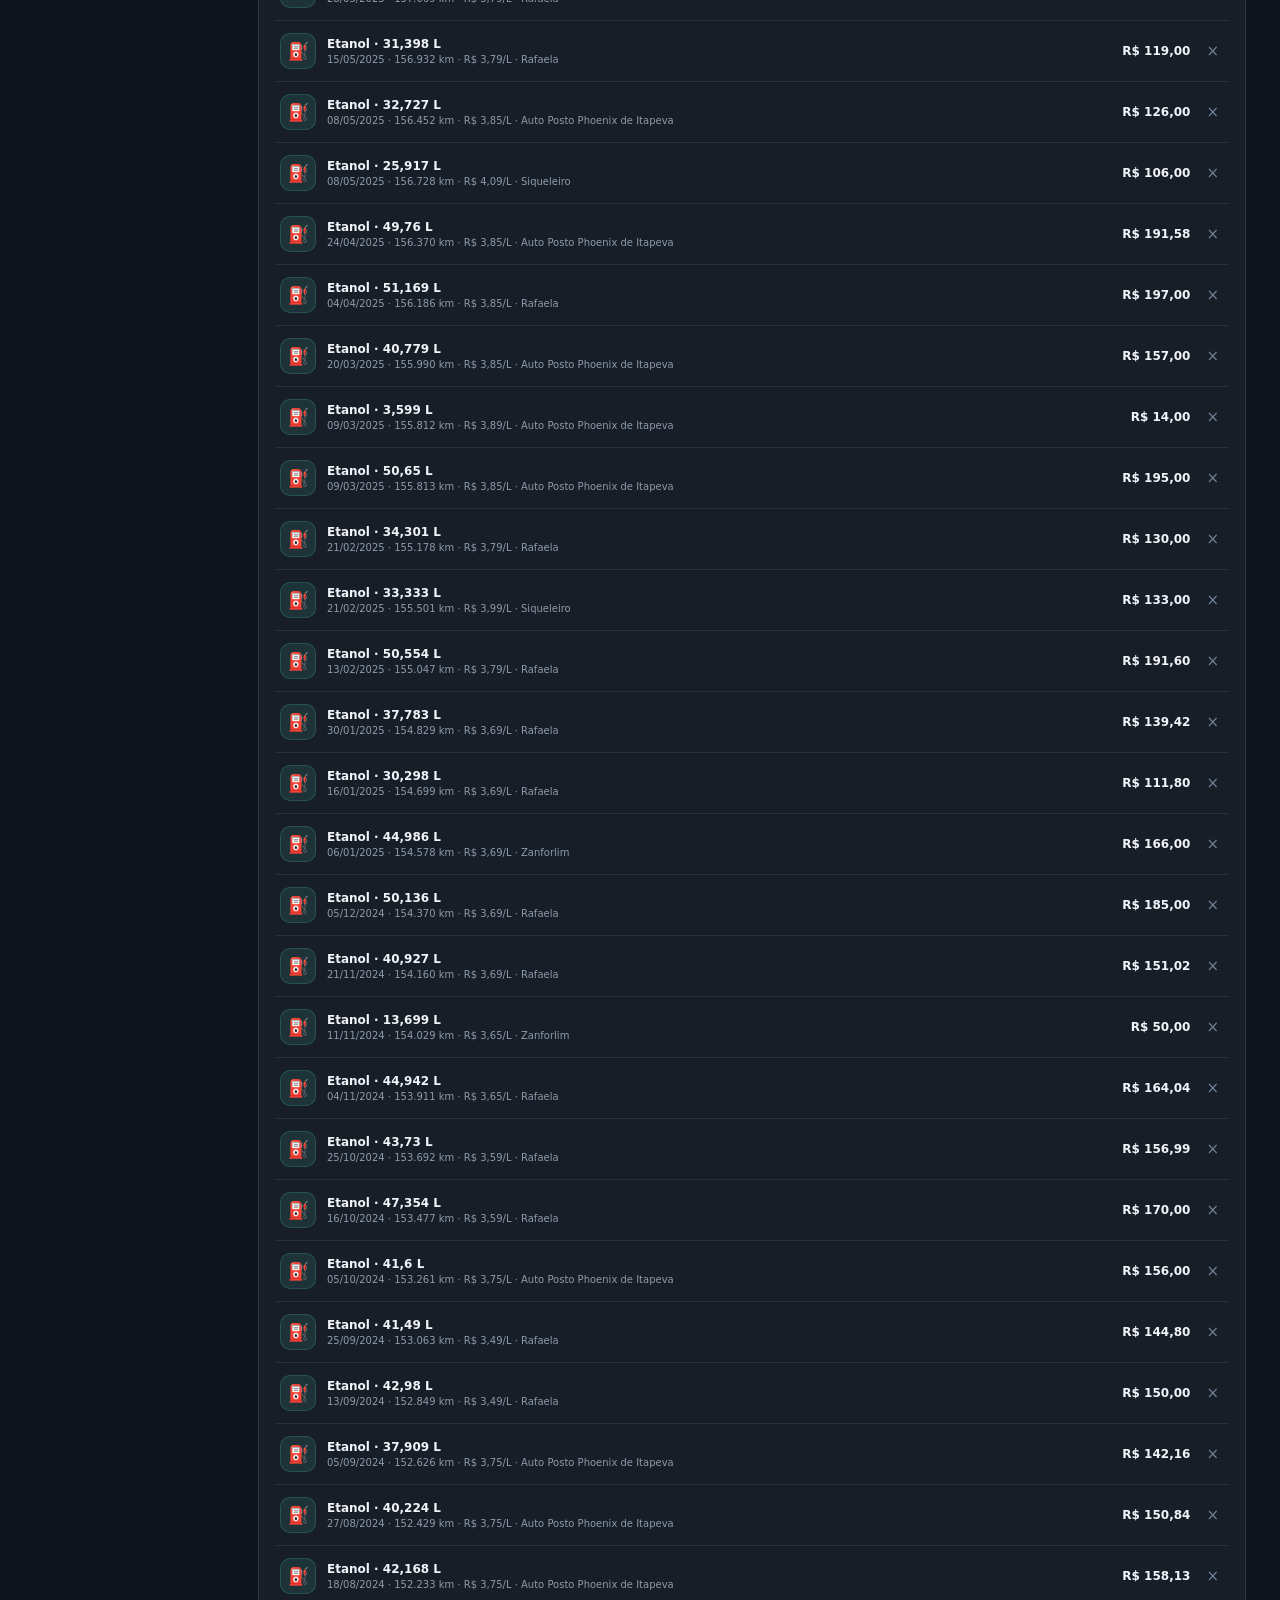
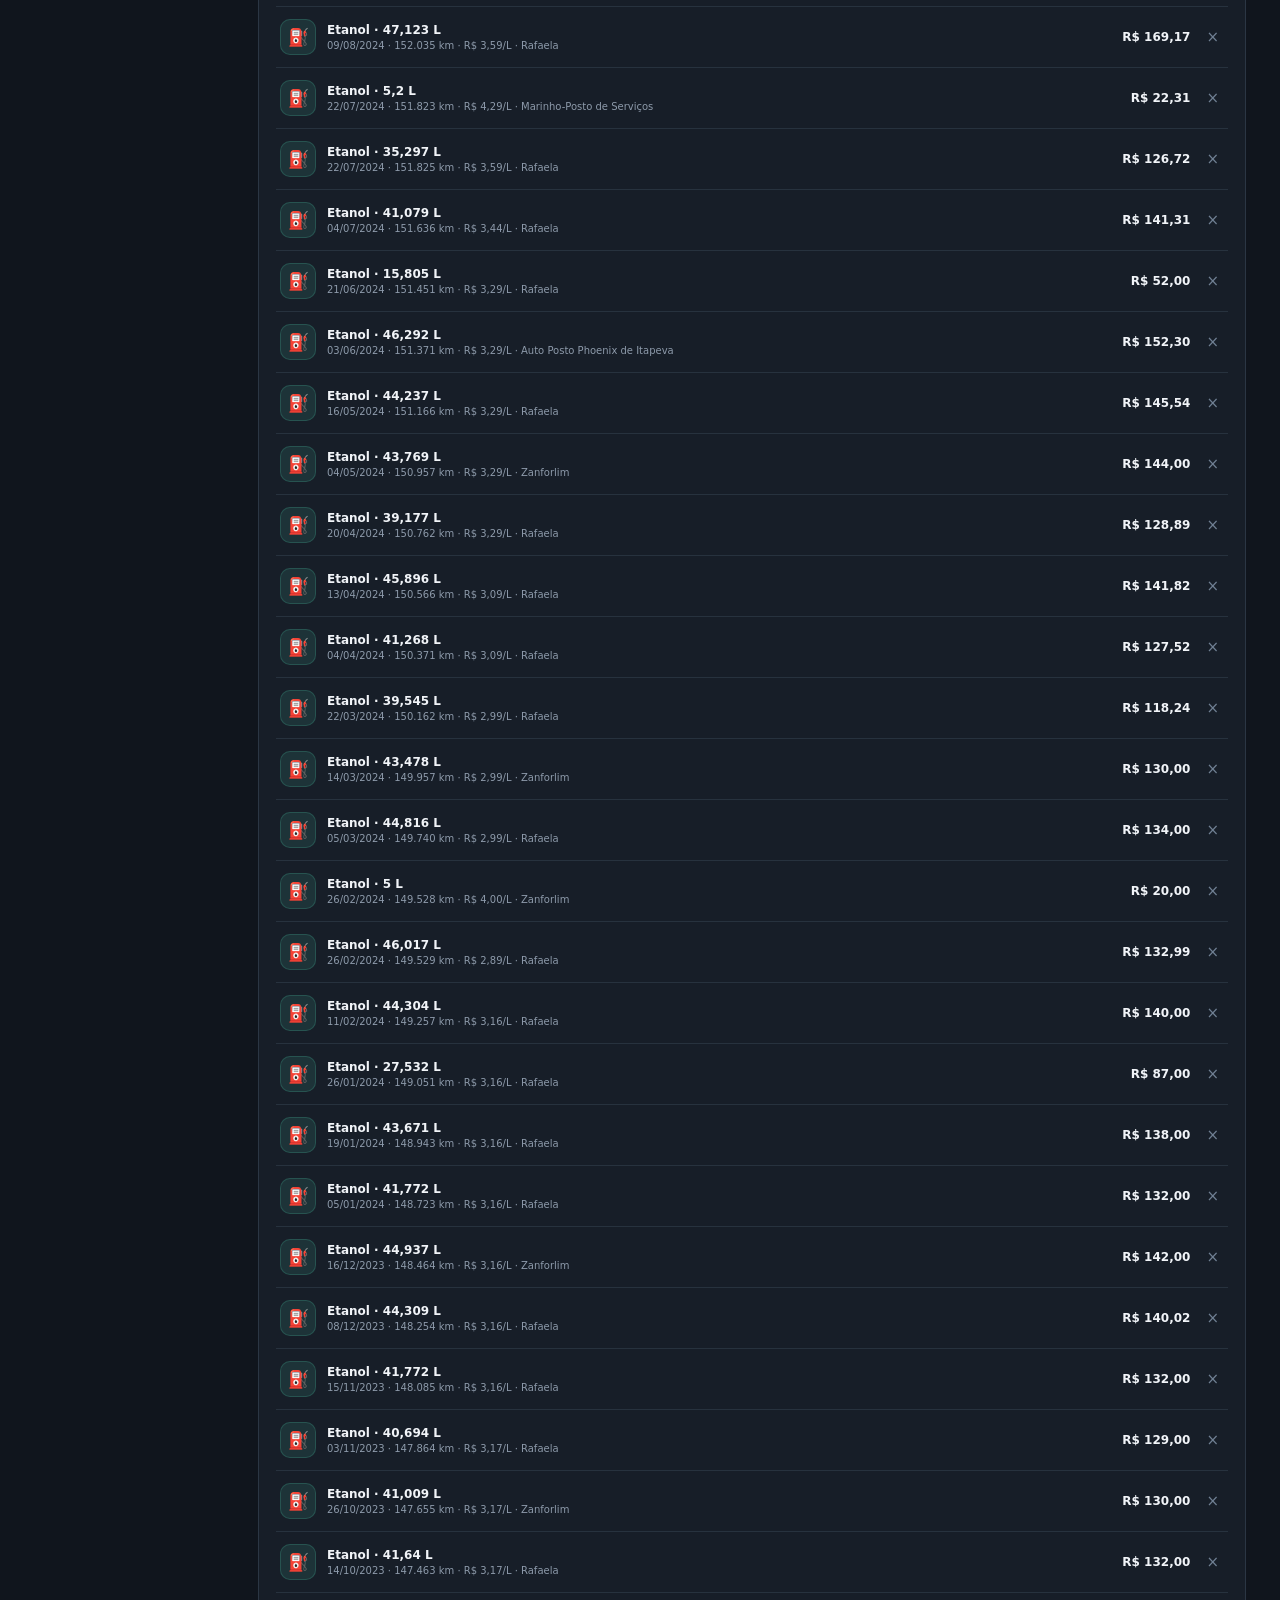
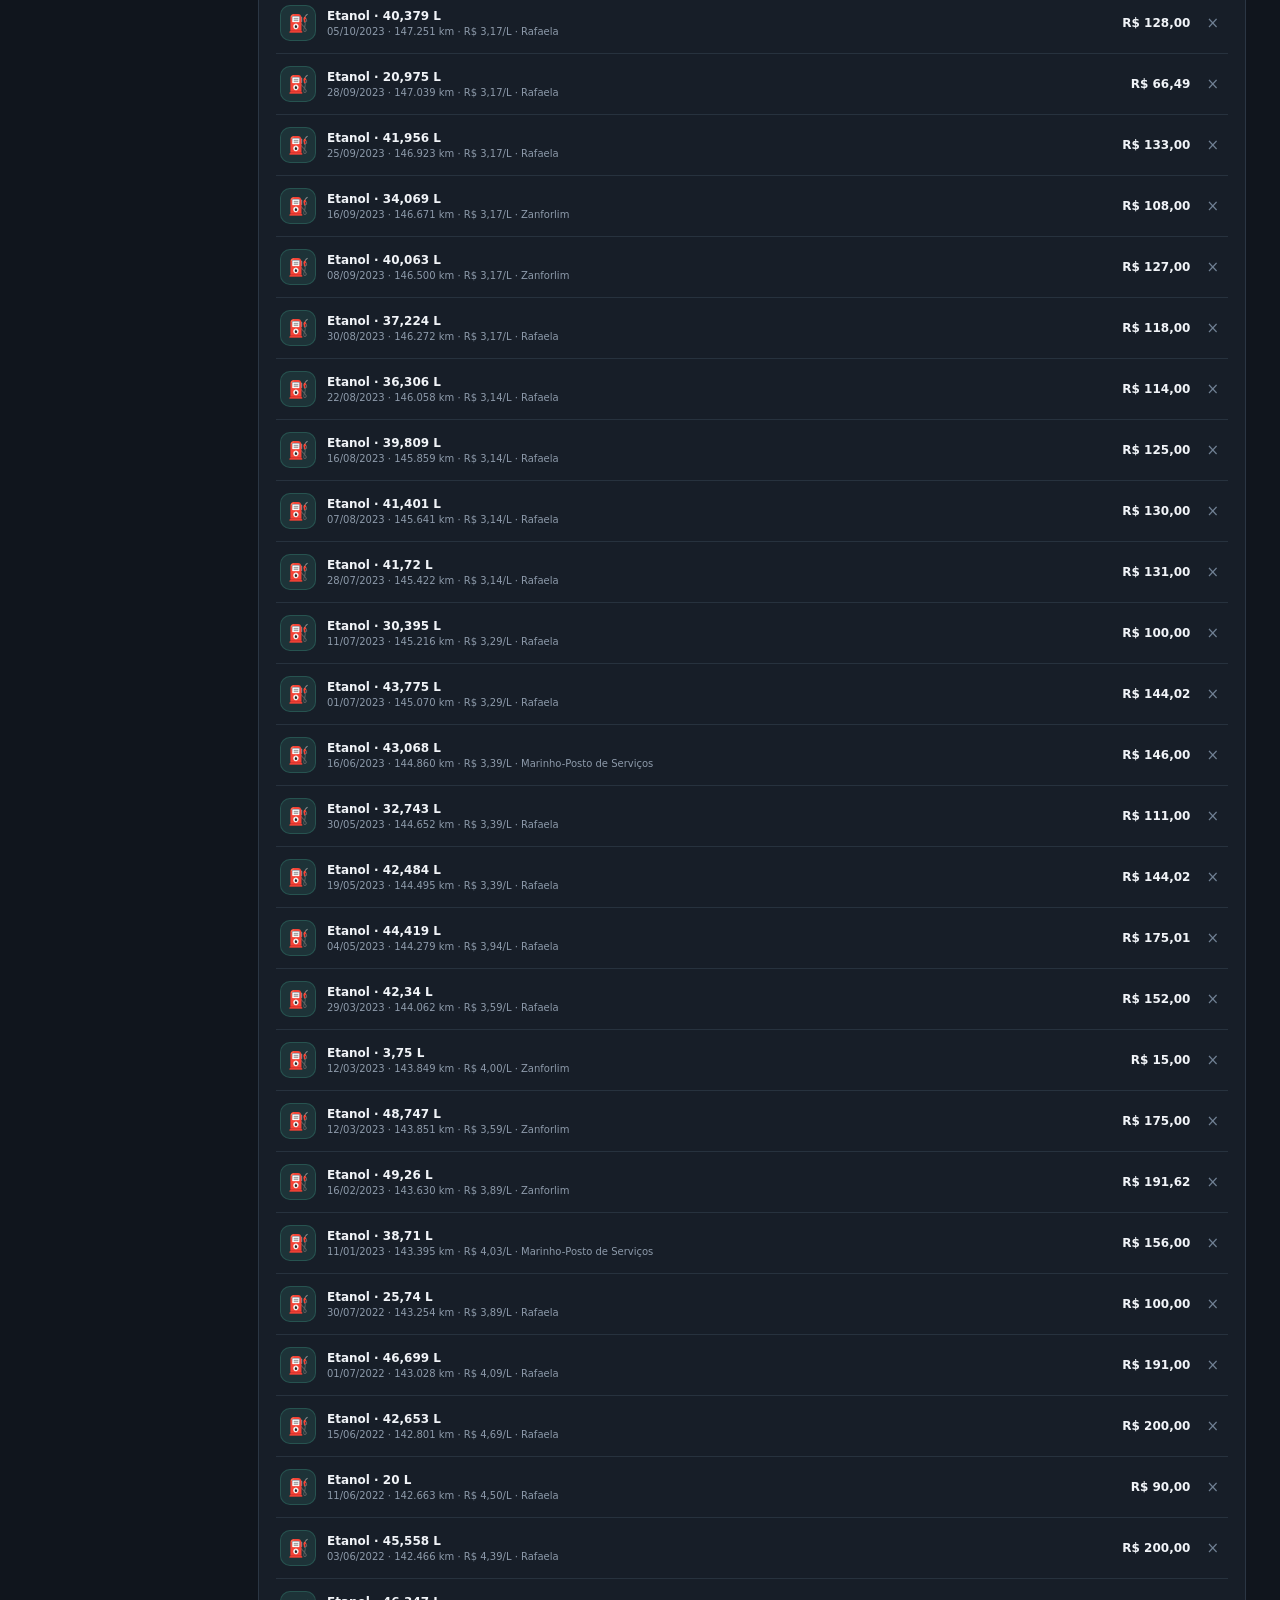
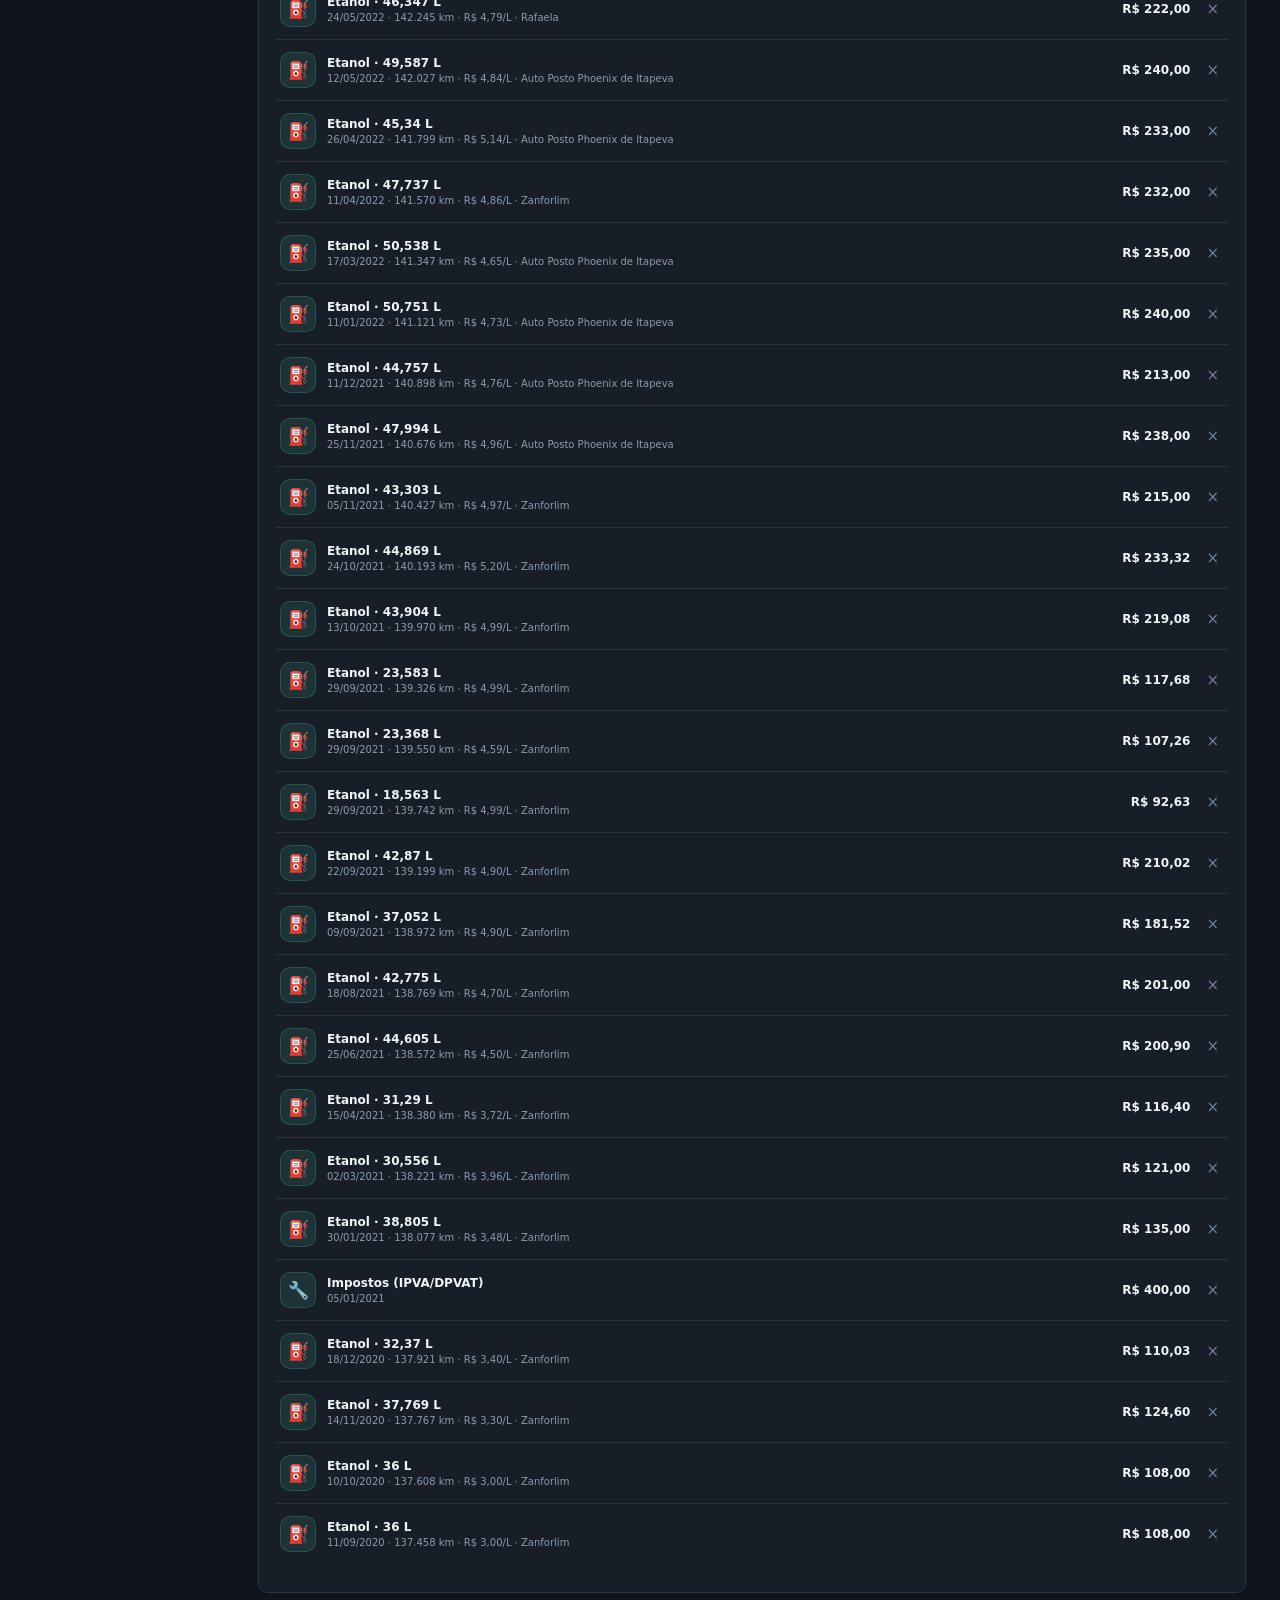
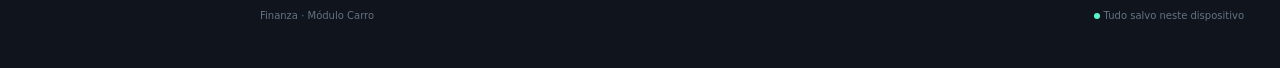
==== commit 6a2eca48: "fix: replicate Finanza car module" ====
--- a/index.html
+++ b/index.html
@@ -1,117 +1,53 @@
 <!doctype html>
 <html lang="pt-BR">
-  <head>
-    <meta charset="UTF-8" />
-    <meta name="viewport" content="width=device-width, initial-scale=1.0" />
-    <meta name="theme-color" content="#f4f6f3" />
-    <title>Finanza Auto — seu carro em dia</title>
-    <link rel="stylesheet" href="styles.css" />
-  </head>
-  <body>
-    <div class="app-shell">
-      <aside class="sidebar">
-        <a class="brand" href="#inicio" aria-label="Finanza Auto início">
-          <span class="brand-mark">
-            <svg viewBox="0 0 24 24" aria-hidden="true"><path d="M5 16.5h14M7 16.5v1.25A1.25 1.25 0 0 1 5.75 19h-.5A1.25 1.25 0 0 1 4 17.75V14l2.2-5.25A2 2 0 0 1 8.05 7.5h7.9a2 2 0 0 1 1.85 1.25L20 14v3.75A1.25 1.25 0 0 1 18.75 19h-.5A1.25 1.25 0 0 1 17 17.75V16.5M4 13.5h16M7 13.5h2m6 0h2"/></svg>
-          </span>
-          <span>finanza<span class="brand-accent">auto</span></span>
-        </a>
+<head>
+  <meta charset="UTF-8">
+  <meta name="viewport" content="width=device-width, initial-scale=1.0">
+  <meta name="theme-color" content="#12161e">
+  <title>Finanza · Carro</title>
+  <link rel="stylesheet" href="styles.css">
+</head>
+<body>
+  <div class="app-shell">
+    <aside class="sidebar">
+      <a class="brand" href="#inicio"><span class="brand-mark">F</span><span>finanza<span class="brand-accent">.</span></span></a>
+      <div class="sidebar-label">MÓDULO</div>
+      <nav class="side-nav" aria-label="Módulo do carro">
+        <a class="nav-item active" href="#inicio"><span>🚗</span> Carro</a>
+        <a class="nav-item" href="#manutencao"><span>🔧</span> Manutenção</a>
+        <a class="nav-item" href="#evolucao"><span>📈</span> Evolução</a>
+        <a class="nav-item" href="#historico"><span>☷</span> Histórico</a>
+      </nav>
+      <div class="sidebar-label sidebar-spaced">DADOS</div>
+      <button class="side-action" id="exportButton"><span>💾</span> Exportar backup</button>
+      <label class="side-action" for="sideImport"><span>↥</span> Importar CSV<input id="sideImport" type="file" accept=".csv,text/csv,.txt" hidden></label>
+      <div class="sidebar-foot"><span class="online-dot"></span><span>Dados locais</span><small>sem sincronização externa</small></div>
+    </aside>
 
-        <div class="sidebar-label">MENU PRINCIPAL</div>
-        <nav class="side-nav" aria-label="Navegação principal">
-          <a class="nav-item active" href="#inicio" data-view="Visão geral"><span class="nav-icon">${icon('grid')}</span><span>Visão geral</span></a>
-          <a class="nav-item" href="#gastos" data-view="Gastos"><span class="nav-icon">${icon('wallet')}</span><span>Gastos</span></a>
-          <a class="nav-item" href="#manutencao" data-view="Manutenção"><span class="nav-icon">${icon('wrench')}</span><span>Manutenção</span></a>
-          <a class="nav-item" href="#documentos" data-view="Documentos"><span class="nav-icon">${icon('file')}</span><span>Documentos</span></a>
-        </nav>
+    <main class="main" id="inicio">
+      <header class="topbar"><button class="mobile-menu" id="mobileMenu" aria-label="Abrir menu">☰</button><div class="crumb">Finanza <span>/</span> <strong>Carro</strong></div><div class="top-meta"><span id="dataSourceLabel">CSV Drivvo importado</span><span class="top-divider"></span><span id="lastUpdated">—</span></div></header>
+      <div class="page-wrap">
+        <section class="page-head"><div><div class="eyebrow">MÓDULO DE VEÍCULO</div><h1>🚗 <span id="carTitleView">Meu carro</span></h1><p id="carSubView">Consumo, abastecimentos e despesas</p></div><div class="car-actions"><button class="btn btn-ghost" id="newVehicleButton">+ Veículo</button><button class="btn btn-ghost" id="editVehicleButton">Editar veículo</button><label class="btn btn-ghost" for="carCsvFile">Importar CSV</label><input id="carCsvFile" type="file" accept=".csv,text/csv,.txt" hidden><button class="btn btn-ghost" id="newExpenseButton">+ Despesa</button><button class="btn btn-primary" id="newFuelButton">+ Abastecimento</button></div></section>
 
-        <div class="sidebar-label sidebar-label-spaced">SEU CARRO</div>
-        <div class="car-mini-card">
-          <div class="mini-car-icon"><svg viewBox="0 0 32 32" aria-hidden="true"><path d="M7 21h18M9 21v2m14-2v2M7 21v-5l2.2-5h13.6l2.2 5v5M7 17h18M11 15h3m4 0h3"/></svg></div>
-          <div><strong id="sideCarName">Honda HR-V</strong><span id="sideCarPlate">RBT 4E21</span></div>
-          <button class="icon-button small" id="sideCarButton" aria-label="Trocar carro">${icon('chevron')}</button>
-        </div>
+        <section class="filterbar" aria-label="Filtros do histórico"><select id="carVehicleFilter" aria-label="Veículo"></select><select id="carPeriodFilter" aria-label="Período"><option value="month">Mês atual</option><option value="30d">Últimos 30 dias</option><option value="90d">Últimos 90 dias</option><option value="year">Ano atual</option><option value="all">Tudo</option><option value="custom">Personalizado</option></select><select id="carTypeFilter" aria-label="Tipo"><option value="all">Todos os tipos</option><option value="fuel">Abastecimento</option><option value="expense">Despesa</option></select><select id="carKindFilter" aria-label="Categoria"><option value="all">Combustível / tipo</option></select><select id="carSortFilter" aria-label="Ordenar"><option value="date_desc">Mais recentes</option><option value="date_asc">Mais antigos</option><option value="odo_desc">Maior km</option><option value="odo_asc">Menor km</option><option value="amount_desc">Maior valor</option><option value="amount_asc">Menor valor</option></select><input id="carSearchFilter" type="search" placeholder="Buscar no histórico..." aria-label="Buscar no histórico"></section>
+        <section class="custom-range" id="customRange"><input id="carFromFilter" type="date" aria-label="Data inicial"><span>até</span><input id="carToFilter" type="date" aria-label="Data final"></section>
 
-        <div class="sidebar-bottom">
-          <div class="support-card">
-            <div class="support-orb">${icon('spark')}</div>
-            <strong>Precisa de ajuda?</strong>
-            <span>Fale com a gente</span>
-            <button class="text-button" id="helpButton">Abrir suporte <span>→</span></button>
-          </div>
-          <a class="profile-row" href="#perfil"><span class="avatar">RC</span><span class="profile-copy"><strong>Rafael Costa</strong><small>Conta pessoal</small></span><span class="profile-more">•••</span></a>
-        </div>
-      </aside>
+        <section class="insight-grid" id="carStats"></section>
+        <section class="panel maintenance-panel" id="manutencao"><div class="panel-head"><div><div class="panel-title">Manutenção preventiva</div><div class="panel-sub">Acompanhe os próximos cuidados do veículo</div></div><div class="panel-kicker">BASEADO NO HISTÓRICO</div></div><div id="carMaintenancePanel"></div></section>
 
-      <main class="main-content" id="inicio">
-        <header class="topbar">
-          <button class="mobile-menu icon-button" aria-label="Abrir menu">${icon('menu')}</button>
-          <div class="breadcrumb"><span>Finanza Auto</span><span class="slash">/</span><strong>Visão geral</strong></div>
-          <div class="top-actions">
-            <button class="icon-button notification-button" aria-label="Notificações" id="notificationButton">${icon('bell')}<i></i></button>
-            <span class="top-divider"></span>
-            <span class="top-date">Quinta, 10 de setembro</span>
-          </div>
-        </header>
+        <section class="panel chart-panel" id="evolucao"><div class="panel-head"><div><div class="panel-title">Evolução do carro</div><div class="panel-sub">Gasto por mês no período filtrado</div></div><div class="view-toggle"><button class="view-btn active" id="carChartBars">▮ Barras</button><button class="view-btn" id="carChartLine">╱ Linha</button></div></div><div class="chart-shell"><div class="chart-axis"><span id="axisTop">R$ 1.000</span><span>R$ 750</span><span>R$ 500</span><span>R$ 250</span><span>R$ 0</span></div><div class="chart-box"><div class="chart-gridline g1"></div><div class="chart-gridline g2"></div><div class="chart-gridline g3"></div><div class="chart-gridline g4"></div><div class="chart-bars" id="spendChart"></div><div class="chart-labels" id="spendLabels"></div></div></div><div class="chart-legend"><span><i class="legend-current"></i> Gasto</span><span><i class="legend-previous"></i> Período anterior</span><strong id="chartTotal">R$ 0,00 no período</strong></div></section>
 
-        <div class="page-wrap">
-          <section class="welcome-row">
-            <div><p class="eyebrow">SEU PAINEL</p><h1>Olá, Rafael <span class="wave">✦</span></h1><p class="welcome-subtitle">Tudo sob controle por aqui.</p></div>
-            <div class="header-actions"><div class="vehicle-select-wrap"><span class="select-car-dot"></span><select id="vehicleSelect" aria-label="Selecionar veículo"><option value="hrv">Honda HR-V</option><option value="corolla">Toyota Corolla</option></select>${icon('chevron')}</div><button class="primary-button" id="openExpense">${icon('plus')}<span>Novo lançamento</span></button></div>
-          </section>
+        <section class="panel history-panel" id="historico"><div class="panel-head"><div><div class="panel-title">Histórico do carro</div><div class="panel-sub">Abastecimentos, manutenção, seguro, impostos e lavagens</div></div><span class="result-count" id="resultCount">0 registros</span></div><div id="carList"></div><div class="import-status" id="carImportStatus"></div></section>
+        <div class="footer"><span>Finanza · Módulo Carro</span><span><span class="online-dot"></span> Tudo salvo neste dispositivo</span></div>
+      </div>
+    </main>
+  </div>
 
-  <section class="hero-card" aria-label="Resumo do veículo">
-            <div class="hero-copy"><span class="status-pill"><i></i> Dados importados</span><h2 id="heroCarName">Meu carro</h2><p id="heroCarDetails">Histórico importado do Drivvo</p><div class="hero-divider"></div><div class="hero-meta"><div><span>Quilometragem</span><strong id="heroMileage">— <small>km</small></strong></div><div><span>Último registro</span><strong id="heroService">— <small>data</small></strong></div></div></div>
-            <div class="hero-visual"><div class="sun-glow"></div><div class="road-line"></div><svg class="car-illustration" viewBox="0 0 520 230" role="img" aria-label="Ilustração de um Honda HR-V"><defs><linearGradient id="carPaint" x1="0" x2="1"><stop offset="0" stop-color="#b9d443"/><stop offset="1" stop-color="#83a819"/></linearGradient><linearGradient id="glass" x1="0" y1="0" x2="1" y2="1"><stop stop-color="#42595f"/><stop offset="1" stop-color="#21353a"/></linearGradient></defs><ellipse cx="270" cy="200" rx="181" ry="16" fill="#1e3032" opacity=".25"/><path d="M90 164c3-26 20-45 50-55l45-16 30-43c8-12 20-18 35-18h83c22 0 39 7 51 24l24 35 42 14c20 7 34 22 36 46l4 18H86z" fill="url(#carPaint)" stroke="#6c8f13" stroke-width="3"/><path d="M227 47h78c18 0 31 6 41 20l22 30H183l30-42c4-5 8-8 14-8z" fill="url(#glass)" stroke="#648081" stroke-width="3"/><path d="M235 52l-29 40h61V52zm40 0v40h85l-20-27c-7-9-17-13-31-13z" fill="#91b3af" opacity=".28"/><path d="M97 143h32m258 0h34M176 115h171" stroke="#d5ec67" stroke-width="3" opacity=".7"/><path d="M88 167h358" stroke="#4a5d23" stroke-width="5"/><rect x="111" y="127" width="46" height="18" rx="5" fill="#e9f4d9" opacity=".7"/><rect x="399" y="127" width="38" height="19" rx="4" fill="#f5ad71" opacity=".8"/><circle cx="151" cy="171" r="30" fill="#213336"/><circle cx="151" cy="171" r="16" fill="#a2b0a0"/><circle cx="151" cy="171" r="7" fill="#3c504d"/><circle cx="391" cy="171" r="30" fill="#213336"/><circle cx="391" cy="171" r="16" fill="#a2b0a0"/><circle cx="391" cy="171" r="7" fill="#3c504d"/><path d="M115 149q4-11 17-11h31M369 138h45q11 0 17 11" fill="none" stroke="#556d14" stroke-width="3"/></svg></div>
-            <div class="hero-quick"><div class="quick-icon">${icon('shield')}</div><div><strong>Fonte dos dados</strong><span>CSV exportado do<br>Drivvo · leitura local</span></div><button class="icon-button inverse" aria-label="Ver detalhes">${icon('arrow-up-right')}</button></div>
-          </section>
+  <div class="modal-overlay" id="carModal"><section class="modal" role="dialog" aria-modal="true" aria-labelledby="carModalTitle"><button class="modal-close" data-close="carModal" aria-label="Fechar">×</button><div class="modal-eyebrow">REGISTRO DO CARRO</div><h2 id="carModalTitle">Novo registro</h2><p class="modal-sub">Controle combustível, consumo e gastos do veículo.</p><div class="type-toggle"><button class="type-btn active" id="fuelTypeTab">⛽ Abastecimento</button><button class="type-btn" id="expenseTypeTab">🔧 Despesa</button></div><div class="form-grid"><label>Veículo<select id="carEntryVehicle"></select></label><label>Data<input type="date" id="carDate"></label><label>Hodômetro (km)<input type="number" id="carOdo" min="0" step="1"></label></div><div id="fuelFields"><div class="form-grid"><label>Combustível<select id="carFuelType"><option>Gasolina</option><option>Etanol</option><option>Diesel</option><option>GNV</option><option>Flex</option></select></label><label>Litros<input type="number" id="carLiters" min="0" step="0.001"></label><label>Preço por litro (R$)<input type="number" id="carPrice" min="0" step="0.001"></label><label>Total (R$)<input type="number" id="carAmount" min="0" step="0.01"></label></div></div><div id="expenseFields" hidden><div class="form-grid"><label>Tipo<select id="carCategory"><option value="Maintenance">Manutenção</option><option value="Insurance">Seguro</option><option value="Tax">Imposto / documento</option><option value="Parking">Estacionamento</option><option value="Wash">Lavagem</option><option value="Fine">Multa</option><option value="Other">Outro</option></select></label><label>Valor (R$)<input type="number" id="carAmountExpense" min="0" step="0.01"></label></div><label>Descrição<input type="text" id="carTitle" placeholder="Ex.: Troca de óleo, IPVA, seguro..."></label></div><label>Observação<input type="text" id="carNote" placeholder="Posto, oficina, detalhes..."></label><div class="modal-actions"><button class="btn btn-ghost" data-close="carModal">Cancelar</button><button class="btn btn-primary" id="saveCarButton">Salvar registro</button></div></section></div>
 
-          <section class="stats-grid" aria-label="Indicadores do carro">
-            <article class="stat-card"><div class="stat-head"><span class="stat-label">TOTAL IMPORTADO</span><span class="stat-icon green">${icon('trend')}</span></div><div class="stat-value" id="monthTotal">R$ 0,00</div><div class="stat-foot positive" id="totalFoot">— <span>registros do Drivvo</span></div></article>
-            <article class="stat-card"><div class="stat-head"><span class="stat-label">CONSUMO MÉDIO</span><span class="stat-icon amber">${icon('fuel')}</span></div><div class="stat-value" id="avgConsumption">— <small>km/L</small></div><div class="stat-foot neutral">calculado pelo hodômetro <span>e litros importados</span></div></article>
-            <article class="stat-card"><div class="stat-head"><span class="stat-label">CUSTO POR KM</span><span class="stat-icon blue">${icon('route')}</span></div><div class="stat-value" id="costPerKm">R$ 0,00</div><div class="stat-foot positive">total ÷ distância <span>registrada</span></div></article>
-            <article class="stat-card"><div class="stat-head"><span class="stat-label">DOCUMENTOS</span><span class="stat-icon purple">${icon('file-check')}</span></div><div class="stat-value" id="docCount">0 <small>disponíveis</small></div><div class="stat-foot warning" id="docFoot">Nenhum no CSV importado</div></article>
-          </section>
-
-          <section class="content-grid">
-            <article class="panel spending-panel" id="gastos"><div class="panel-heading"><div><h3>Despesas do carro</h3><p>Acompanhe para onde seu dinheiro está indo.</p></div><select class="period-select" id="periodSelect" aria-label="Período do gráfico"><option value="6">Últimos 6 meses</option><option value="12">Últimos 12 meses</option></select></div><div class="chart-area"><div class="chart-y"><span>R$ 1.500</span><span>R$ 1.000</span><span>R$ 500</span><span>R$ 0</span></div><div class="chart"><div class="grid-line line-1"></div><div class="grid-line line-2"></div><div class="grid-line line-3"></div><div class="grid-line line-4"></div><div class="bars" id="bars"></div><div class="chart-months" id="chartMonths"></div></div></div><div class="chart-legend"><span><i class="legend-dot current"></i>Este ano</span><span><i class="legend-dot previous"></i>Ano passado</span><span class="chart-total">Total no período <strong id="periodTotal">R$ 6.842,20</strong></span></div></article>
-            <article class="panel health-panel" id="manutencao"><div class="panel-heading"><div><h3>Saúde do carro</h3><p>Próximos cuidados e indicadores.</p></div><button class="more-button" aria-label="Mais opções">•••</button></div><div class="health-list"><div class="health-item"><div class="health-icon oil">${icon('droplet')}</div><div class="health-info"><strong>Troca de óleo</strong><span>Revisar em 1.580 km</span></div><div class="health-status ok">Em dia</div></div><div class="health-item"><div class="health-icon tire">${icon('circle')}</div><div class="health-info"><strong>Calibragem</strong><span>Última: há 8 dias</span></div><div class="health-status ok">Normal</div></div><div class="health-item"><div class="health-icon belt">${icon('settings')}</div><div class="health-info"><strong>Correia dentada</strong><span>Troca em 12.000 km</span></div><div class="health-status watch">Atenção</div></div></div><button class="outline-button full" id="maintenanceButton">Ver plano de manutenção <span>→</span></button></article>
-          </section>
-
-          <section class="bottom-grid">
-            <article class="panel activity-panel"><div class="panel-heading"><div><h3>Atividade recente</h3><p>Últimos lançamentos do seu carro.</p></div><button class="link-button" id="allActivity">Ver tudo <span>→</span></button></div><div class="activity-list" id="activityList"><div class="activity-item"><div class="activity-icon fuel-bg">${icon('fuel')}</div><div class="activity-copy"><strong>Abastecimento</strong><span>Posto Ipiranga · 08 set, 2026</span></div><strong class="activity-value">− R$ 248,60</strong></div><div class="activity-item"><div class="activity-icon wrench-bg">${icon('wrench')}</div><div class="activity-copy"><strong>Troca de óleo</strong><span>Auto Center Prime · 01 set, 2026</span></div><strong class="activity-value">− R$ 380,00</strong></div><div class="activity-item"><div class="activity-icon insurance-bg">${icon('shield')}</div><div class="activity-copy"><strong>Seguro auto</strong><span>Porto Seguro · 12 ago, 2026</span></div><strong class="activity-value">− R$ 557,80</strong></div></div></article>
-            <article class="panel actions-panel"><div class="panel-heading"><div><h3>Acesso rápido</h3><p>O que você quer registrar?</p></div></div><div class="action-grid"><button class="action-card" data-action="Abastecimento"><span class="action-icon fuel-bg">${icon('fuel')}</span><strong>Abastecimento</strong><small>Registrar agora</small><span class="action-arrow">↗</span></button><button class="action-card" data-action="Manutenção"><span class="action-icon wrench-bg">${icon('wrench')}</span><strong>Manutenção</strong><small>Adicionar serviço</small><span class="action-arrow">↗</span></button><button class="action-card" data-action="Documento"><span class="action-icon doc-bg">${icon('file')}</span><strong>Documento</strong><small>Guardar arquivo</small><span class="action-arrow">↗</span></button><button class="action-card" data-action="Viagem"><span class="action-icon route-bg">${icon('route')}</span><strong>Viagem</strong><small>Ver quilometragem</small><span class="action-arrow">↗</span></button></div></article>
-          </section>
-
-          <section class="utility-grid" id="documentos">
-            <article class="panel documents-panel">
-              <div class="panel-heading"><div><h3>Documentos do carro</h3><p>Arquivos importantes sempre à mão.</p></div><button class="outline-button" id="addDocumentButton">${icon('plus')} Adicionar</button></div>
-              <div class="document-list">
-                <div class="document-item"><div class="document-icon doc-bg">${icon('file')}</div><div class="document-copy"><strong>CRLV digital 2026</strong><span>PDF · atualizado em 05 jan, 2026</span></div><span class="document-badge valid">Válido</span><button class="document-more" data-document="CRLV digital 2026" aria-label="Opções do CRLV">•••</button></div>
-                <div class="document-item"><div class="document-icon insurance-bg">${icon('shield')}</div><div class="document-copy"><strong>Apólice do seguro</strong><span>PDF · vence em 12 ago, 2027</span></div><span class="document-badge valid">Válido</span><button class="document-more" data-document="Apólice do seguro" aria-label="Opções da apólice">•••</button></div>
-                <div class="document-item"><div class="document-icon fuel-bg">${icon('file-check')}</div><div class="document-copy"><strong>Nota da última revisão</strong><span>Imagem · 01 set, 2026</span></div><span class="document-badge archive">Arquivo</span><button class="document-more" data-document="Nota da última revisão" aria-label="Opções da nota">•••</button></div>
-              </div>
-            </article>
-            <article class="panel route-panel">
-              <div class="panel-heading"><div><h3>Resumo de rodagem</h3><p>Seu carro na estrada este ano.</p></div><span class="route-year">2026</span></div>
-              <div class="route-number"><strong>8.642</strong><span>km rodados</span></div>
-              <div class="route-progress"><span style="width:68%"></span></div><div class="route-caption"><span>Meta anual: 12.700 km</span><strong>68%</strong></div>
-              <div class="route-stats"><div><span>Viagens</span><strong>42</strong></div><div><span>Maior trajeto</span><strong>318 km</strong></div></div>
-              <button class="outline-button full" id="tripButton">Registrar uma viagem <span>→</span></button>
-            </article>
-          </section>
-
-          <footer class="footer"><span>Finanza Auto · Seu carro em dia.</span><span>Dados atualizados agora mesmo <i></i></span></footer>
-        </div>
-      </main>
-    </div>
-
-    <div class="modal-backdrop" id="modalBackdrop" aria-hidden="true"><section class="modal" role="dialog" aria-modal="true" aria-labelledby="modalTitle"><button class="modal-close icon-button" id="closeModal" aria-label="Fechar">${icon('close')}</button><div class="modal-kicker">NOVO LANÇAMENTO</div><h2 id="modalTitle">Adicionar despesa</h2><p>Registre um gasto para manter o histórico do seu carro atualizado.</p><form id="expenseForm"><label>Descrição<input name="description" type="text" placeholder="Ex.: Abastecimento" required /></label><div class="form-row"><label>Categoria<select name="category"><option>Abastecimento</option><option>Manutenção</option><option>Seguro</option><option>Outro</option></select></label><label>Valor<input name="value" type="number" min="0.01" step="0.01" placeholder="0,00" required /></label></div><label>Data<input name="date" type="date" value="2026-09-10" /></label><div class="modal-actions"><button type="button" class="outline-button" id="cancelModal">Cancelar</button><button type="submit" class="primary-button">Salvar lançamento</button></div></form></section></div>
-    <div class="toast" id="toast" role="status"></div>
-    <script>
-      function icon(name) { const icons = { grid:'<svg viewBox="0 0 24 24"><rect x="4" y="4" width="6" height="6" rx="1"/><rect x="14" y="4" width="6" height="6" rx="1"/><rect x="4" y="14" width="6" height="6" rx="1"/><rect x="14" y="14" width="6" height="6" rx="1"/></svg>', wallet:'<svg viewBox="0 0 24 24"><path d="M4 7.5h15a1 1 0 0 1 1 1v9a1 1 0 0 1-1 1H5a1 1 0 0 1-1-1z"/><path d="M4 7.5V6a1 1 0 0 1 1-1h12M15 13h5"/><circle cx="15" cy="13" r=".7"/></svg>', wrench:'<svg viewBox="0 0 24 24"><path d="M14.5 6.5a4 4 0 0 0-5.1 5.1L4.6 16.4a2 2 0 1 0 2.8 2.8l5.2-4.8a4 4 0 0 0 5.1-5.1l-2.4 2.4-2.3-.6-.6-2.3z"/></svg>', file:'<svg viewBox="0 0 24 24"><path d="M6 3.5h8l4 4V20H6z"/><path d="M14 3.5V8h4M9 12h6M9 15h6"/></svg>', chevron:'<svg viewBox="0 0 24 24"><path d="m8 10 4 4 4-4"/></svg>', spark:'<svg viewBox="0 0 24 24"><path d="m12 3 1.2 5.8L19 10l-5.8 1.2L12 17l-1.2-5.8L5 10l5.8-1.2zM19 16l.5 2.5L22 19l-2.5.5L19 22l-.5-2.5L16 19l2.5-.5z"/></svg>', bell:'<svg viewBox="0 0 24 24"><path d="M18 9a6 6 0 0 0-12 0c0 7-3 7-3 9h18c0-2-3-2-3-9M10 21h4"/></svg>', plus:'<svg viewBox="0 0 24 24"><path d="M12 5v14M5 12h14"/></svg>', shield:'<svg viewBox="0 0 24 24"><path d="M12 3 19 6v5c0 4.4-3 8.3-7 10-4-1.7-7-5.6-7-10V6z"/><path d="m9 12 2 2 4-4"/></svg>', 'arrow-up-right':'<svg viewBox="0 0 24 24"><path d="M7 17 17 7M8 7h9v9"/></svg>', trend:'<svg viewBox="0 0 24 24"><path d="M4 17 10 11l4 4 6-8M15 7h5v5"/></svg>', fuel:'<svg viewBox="0 0 24 24"><path d="M6 20V5a1 1 0 0 1 1-1h7a1 1 0 0 1 1 1v15M4 20h13M8 8h5M18 8l2 2v6a1 1 0 0 1-2 0v-3h-3"/></svg>', route:'<svg viewBox="0 0 24 24"><circle cx="6" cy="18" r="2"/><circle cx="18" cy="6" r="2"/><path d="M8 18h3a3 3 0 0 0 3-3v-3a3 3 0 0 1 3-3h0"/></svg>', 'file-check':'<svg viewBox="0 0 24 24"><path d="M6 3.5h8l4 4V20H6z"/><path d="M14 3.5V8h4m-9 6 2 2 4-4"/></svg>', droplet:'<svg viewBox="0 0 24 24"><path d="M12 3S6 10 6 14a6 6 0 0 0 12 0c0-4-6-11-6-11z"/><path d="M9 15a3 3 0 0 0 3 3"/></svg>', circle:'<svg viewBox="0 0 24 24"><circle cx="12" cy="12" r="7"/><circle cx="12" cy="12" r="2"/><path d="m12 5 1 3m6 4-3 1m-4 6-1-3m-6-4 3-1"/></svg>', settings:'<svg viewBox="0 0 24 24"><path d="m12 3 1.2 2.4 2.6.4 1.8-1.7 1.6 1.6-1.7 1.8.4 2.6L20.3 11v2l-2.4 1.2-.4 2.6 1.7 1.8-1.6 1.6-1.8-1.7-2.6.4L12 21l-2.4-2.4-2.6-.4-1.8 1.7-1.6-1.6 1.7-1.8-.4-2.6L2.7 13v-2l2.4-1.2.4-2.6-1.7-1.8 1.6-1.6 1.8 1.7 2.6-.4z"/><circle cx="12" cy="12" r="3"/></svg>', menu:'<svg viewBox="0 0 24 24"><path d="M4 7h16M4 12h16M4 17h16"/></svg>', close:'<svg viewBox="0 0 24 24"><path d="m6 6 12 12M18 6 6 18"/></svg>' }; return icons[name] || ''; }
-    </script>
-    <script src="data/real-data.js"></script>
-    <script src="app.js"></script>
-  </body>
+  <div class="modal-overlay" id="carVehicleModal"><section class="modal small-modal" role="dialog" aria-modal="true" aria-labelledby="vehicleModalTitle"><button class="modal-close" data-close="carVehicleModal" aria-label="Fechar">×</button><div class="modal-eyebrow">VEÍCULO</div><h2 id="vehicleModalTitle">Novo veículo</h2><p class="modal-sub">Cadastre carro, moto ou qualquer veículo que você quer acompanhar.</p><input type="hidden" id="carVehicleId"><div class="form-grid"><label>Nome<input id="carVehicleName" type="text" placeholder="Ex.: Astra, Moto R3"></label><label>Placa<input id="carPlate" type="text" placeholder="ABC1D23"></label><label>Modelo / ano<input id="carModel" type="text" placeholder="Ex.: 2.0 2011"></label><label>Hodômetro atual<input id="carVehicleOdo" type="number" min="0"></label></div><div class="modal-actions"><button class="btn btn-danger" id="deleteVehicleButton">Excluir</button><button class="btn btn-ghost" data-close="carVehicleModal">Cancelar</button><button class="btn btn-primary" id="saveVehicleButton">Salvar veículo</button></div></section></div>
+  <div class="toast" id="toast" role="status"></div>
+  <script src="data/real-data.js"></script>
+  <script src="app.js"></script>
+</body>
 </html>
--- a/styles.css
+++ b/styles.css
@@ -1,145 +1,13 @@
-@import url('https://fonts.googleapis.com/css2?family=DM+Sans:wght@400;500;600;700&family=Space+Grotesk:wght@500;600;700&display=swap');
-
-:root { --ink:#1f2f2d; --muted:#7d8a86; --line:#e5ebe5; --paper:#f6f8f5; --white:#fff; --lime:#c2dc42; --lime-dark:#759316; --green-bg:#eaf3d7; --shadow:0 18px 45px rgba(32,51,45,.06); }
-* { box-sizing:border-box; }
-html { scroll-behavior:smooth; }
-body { margin:0; background:var(--paper); color:var(--ink); font-family:'DM Sans',Arial,sans-serif; font-size:14px; -webkit-font-smoothing:antialiased; }
-button, select, input { font:inherit; }
-button, a { -webkit-tap-highlight-color:transparent; }
-button { border:0; cursor:pointer; }
-a { color:inherit; text-decoration:none; }
-.app-shell { min-height:100vh; display:flex; }
-.sidebar { width:240px; flex:none; background:#fbfcfa; border-right:1px solid var(--line); padding:31px 18px 21px; display:flex; flex-direction:column; min-height:100vh; }
-.brand { display:flex; gap:9px; align-items:center; padding:0 13px; font:700 20px 'Space Grotesk',sans-serif; letter-spacing:-.8px; color:#243431; }
-.brand-accent { color:#a5c02d; }
-.brand-mark { width:28px; height:28px; border-radius:9px; display:grid; place-items:center; color:#263831; background:var(--lime); }
-.brand-mark svg { width:17px; height:17px; fill:none; stroke:currentColor; stroke-width:1.7; stroke-linecap:round; stroke-linejoin:round; }
-.sidebar-label { font-size:10px; font-weight:700; letter-spacing:1.2px; color:#a0aaa4; margin:54px 13px 13px; }
-.sidebar-label-spaced { margin-top:37px; }
-.side-nav { display:grid; gap:4px; }
-.nav-item { height:42px; padding:0 13px; border-radius:10px; color:#7b8883; display:flex; align-items:center; gap:13px; font-size:13px; font-weight:600; transition:.2s ease; }
-.nav-item:hover { background:#f1f5ed; color:var(--ink); }
-.nav-item.active { background:#eaf2d8; color:#66800e; }
-.nav-icon { width:18px; height:18px; display:grid; place-items:center; }
-.nav-icon svg, .icon-button svg, .primary-button svg, .support-orb svg, .action-icon svg, .health-icon svg, .stat-icon svg, .quick-icon svg { width:18px; height:18px; fill:none; stroke:currentColor; stroke-width:1.7; stroke-linecap:round; stroke-linejoin:round; }
-.car-mini-card { border:1px solid var(--line); background:var(--white); border-radius:12px; padding:11px 10px; display:flex; align-items:center; gap:10px; }
-.mini-car-icon { width:34px; height:34px; border-radius:9px; background:#edf3da; display:grid; place-items:center; color:#8ca71f; }
-.mini-car-icon svg { width:23px; height:23px; fill:none; stroke:currentColor; stroke-width:1.5; stroke-linecap:round; stroke-linejoin:round; }
-.car-mini-card strong, .car-mini-card span { display:block; }
-.car-mini-card strong { font-size:12px; margin-bottom:4px; }
-.car-mini-card span { color:var(--muted); font-size:10px; }
-.car-mini-card .icon-button { margin-left:auto; }
-.sidebar-bottom { margin-top:auto; }
-.support-card { border-radius:13px; background:#edf3e0; padding:16px 14px 15px; display:grid; gap:5px; position:relative; overflow:hidden; }
-.support-card:after { content:''; width:88px; height:88px; border-radius:50%; background:#dfecc0; position:absolute; right:-34px; top:-33px; }
-.support-orb { width:27px; height:27px; border-radius:50%; display:grid; place-items:center; background:#d1e477; color:#6c850b; margin-bottom:7px; position:relative; z-index:1; }
-.support-orb svg { width:14px; height:14px; }
-.support-card strong { font-size:12px; position:relative; z-index:1; }
-.support-card span { color:#819067; font-size:11px; position:relative; z-index:1; }
-.text-button, .link-button { background:none; color:#789211; font-weight:700; font-size:11px; padding:0; text-align:left; }
-.text-button { margin-top:8px; }
-.text-button span, .link-button span { margin-left:5px; font-size:14px; }
-.profile-row { border-top:1px solid var(--line); margin-top:20px; padding:18px 5px 0; display:flex; align-items:center; gap:9px; }
-.avatar { width:30px; height:30px; background:#263a36; border-radius:50%; color:#d7e67d; display:grid; place-items:center; font-size:10px; font-weight:700; }
-.profile-copy { flex:1; }
-.profile-copy strong, .profile-copy small { display:block; }
-.profile-copy strong { font-size:11px; }
-.profile-copy small { color:var(--muted); font-size:10px; margin-top:3px; }
-.profile-more { color:#99a39e; letter-spacing:1px; font-size:13px; }
-.main-content { flex:1; min-width:0; }
-.topbar { height:77px; border-bottom:1px solid var(--line); display:flex; align-items:center; justify-content:space-between; padding:0 52px; background:rgba(250,251,249,.7); }
-.breadcrumb { display:flex; align-items:center; gap:12px; color:#98a29d; font-size:12px; }
-.breadcrumb strong { color:#53625c; font-weight:600; }
-.slash { color:#c4cbc6; }
-.top-actions { display:flex; align-items:center; gap:16px; color:#87948d; }
-.icon-button { width:34px; height:34px; display:grid; place-items:center; border-radius:9px; background:transparent; color:inherit; transition:.2s ease; }
-.icon-button:hover { background:#edf2ed; color:var(--ink); }
-.icon-button svg { width:18px; height:18px; fill:none; stroke:currentColor; stroke-width:1.6; stroke-linecap:round; stroke-linejoin:round; }
-.notification-button { position:relative; }
-.notification-button i { position:absolute; right:7px; top:6px; width:5px; height:5px; background:#bfd73e; border:1px solid #fbfcfa; border-radius:50%; }
-.top-divider { height:20px; width:1px; background:var(--line); }
-.top-date { font-size:11px; }
-.page-wrap { max-width:1390px; margin:auto; padding:39px 52px 20px; }
-.welcome-row { display:flex; justify-content:space-between; align-items:flex-end; margin-bottom:28px; }
-.eyebrow { color:#a2ada7; font-size:10px; letter-spacing:1.5px; font-weight:700; margin:0 0 8px; }
-h1,h2,h3,p { margin:0; }
-h1 { font:700 28px 'Space Grotesk',sans-serif; letter-spacing:-1.2px; }
-.wave { display:inline-block; font-size:21px; color:#acc82f; transform:rotate(-18deg); margin-left:4px; }
-.welcome-subtitle { color:#89958f; margin-top:6px; font-size:13px; }
-.header-actions { display:flex; gap:10px; align-items:center; }
-.vehicle-select-wrap { position:relative; background:var(--white); border:1px solid var(--line); border-radius:9px; min-width:160px; height:38px; display:flex; align-items:center; padding:0 10px; gap:8px; color:#53615d; }
-.vehicle-select-wrap select { border:0; outline:0; appearance:none; background:transparent; padding:0 17px 0 0; width:100%; color:#53615d; cursor:pointer; font-size:12px; font-weight:600; }
-.vehicle-select-wrap svg { position:absolute; right:9px; width:14px; height:14px; fill:none; stroke:#829087; stroke-width:1.8; stroke-linecap:round; stroke-linejoin:round; pointer-events:none; }
-.select-car-dot { width:7px; height:7px; border-radius:50%; background:#bbd43e; }
-.primary-button { height:38px; padding:0 15px; border-radius:9px; background:#263a36; color:#f5f9e4; display:inline-flex; align-items:center; justify-content:center; gap:8px; font-size:12px; font-weight:700; transition:.2s ease; }
-.primary-button:hover { background:#3f5b50; transform:translateY(-1px); }
-.primary-button svg { width:15px; height:15px; stroke-width:1.8; }
-.hero-card { min-height:265px; background:#243a36; color:white; border-radius:16px; position:relative; overflow:hidden; display:grid; grid-template-columns:36% 43% 21%; box-shadow:var(--shadow); }
-.hero-card:before { content:''; width:420px; height:420px; border:1px solid rgba(196,220,66,.12); border-radius:50%; position:absolute; right:17%; top:-282px; }
-.hero-copy { padding:29px 0 25px 34px; z-index:1; }
-.status-pill { display:inline-flex; align-items:center; gap:6px; background:rgba(207,229,97,.12); border-radius:20px; padding:6px 10px; color:#d3e788; font-size:10px; font-weight:700; }
-.status-pill i { width:5px; height:5px; background:#cae24f; border-radius:50%; }
-.hero-copy h2 { font:600 25px 'Space Grotesk',sans-serif; letter-spacing:-1px; margin-top:17px; }
-.hero-copy h2 span { color:#879d91; font:500 12px 'DM Sans',sans-serif; margin-left:5px; letter-spacing:0; }
-.hero-copy p { color:#a6b7ad; font-size:12px; margin-top:5px; }
-.hero-divider { width:80%; height:1px; background:rgba(211,229,219,.13); margin:27px 0 19px; }
-.hero-meta { display:flex; gap:38px; }
-.hero-meta span { display:block; color:#8da299; font-size:10px; margin-bottom:7px; }
-.hero-meta strong { font:600 19px 'Space Grotesk',sans-serif; }
-.hero-meta small { color:#92a69a; font:500 11px 'DM Sans',sans-serif; }
-.hero-visual { position:relative; min-width:0; display:flex; align-items:flex-end; justify-content:center; }
-.sun-glow { width:280px; height:160px; position:absolute; top:27px; border-radius:50%; background:radial-gradient(ellipse,rgba(196,220,66,.22),rgba(196,220,66,0) 65%); }
-.car-illustration { width:100%; max-width:520px; height:auto; position:relative; z-index:1; margin:0 -20px 13px; }
-.road-line { position:absolute; bottom:28px; left:9%; right:7%; height:1px; background:rgba(219,226,195,.25); }
-.hero-quick { align-self:stretch; background:rgba(15,31,28,.26); border-left:1px solid rgba(216,233,220,.11); padding:27px 25px; display:flex; flex-direction:column; justify-content:flex-end; gap:11px; z-index:2; }
-.quick-icon { color:#bcd649; width:27px; height:27px; }
-.quick-icon svg { width:27px; height:27px; }
-.hero-quick strong, .hero-quick span { display:block; }
-.hero-quick strong { font-size:12px; margin-bottom:5px; }
-.hero-quick span { color:#8fa59a; font-size:10px; line-height:1.5; }
-.inverse { margin-top:5px; background:rgba(210,231,83,.12); color:#d6e98b; width:31px; height:31px; }
-.stats-grid { display:grid; grid-template-columns:repeat(4,1fr); gap:14px; margin:18px 0; }
-.stat-card, .panel { border:1px solid var(--line); background:var(--white); border-radius:13px; }
-.stat-card { padding:17px 18px 16px; min-height:125px; }
-.stat-head { display:flex; align-items:center; justify-content:space-between; }
-.stat-label { color:#9ba6a0; font-size:9px; letter-spacing:.9px; font-weight:700; }
-.stat-icon { width:25px; height:25px; border-radius:7px; display:grid; place-items:center; }
-.stat-icon svg { width:14px; height:14px; }
-.stat-icon.green { background:#eef5db; color:#8cab20; }.stat-icon.amber { background:#fff1d9; color:#d69d35; }.stat-icon.blue { background:#e4eff0; color:#5b969c; }.stat-icon.purple { background:#eee7f4; color:#9c7cad; }
-.stat-value { font:600 21px 'Space Grotesk',sans-serif; letter-spacing:-.5px; margin-top:14px; }
-.stat-value small { font:500 11px 'DM Sans',sans-serif; color:#88958e; letter-spacing:0; }
-.stat-foot { font-size:10px; margin-top:7px; font-weight:700; }.stat-foot span { font-weight:500; color:#9ba6a0; margin-left:3px; }.positive { color:#8bad1d; }.neutral { color:#d29f40; }.warning { color:#bc8b46; }
-.content-grid { display:grid; grid-template-columns:1.6fr 1fr; gap:14px; }
-.bottom-grid { display:grid; grid-template-columns:1.6fr 1fr; gap:14px; margin-top:14px; }
-.panel { padding:22px 23px; }
-.panel-heading { display:flex; justify-content:space-between; align-items:flex-start; }
-.panel-heading h3 { font:600 16px 'Space Grotesk',sans-serif; letter-spacing:-.4px; }.panel-heading p { font-size:11px; color:#9ba6a0; margin-top:5px; }
-.period-select { appearance:none; border:1px solid var(--line); color:#697970; border-radius:7px; background:white url("data:image/svg+xml,%3Csvg xmlns='http://www.w3.org/2000/svg' width='12' height='12' fill='none' stroke='%237d8a86' stroke-width='1.5'%3E%3Cpath d='m3 5 3 3 3-3'/%3E%3C/svg%3E") no-repeat right 8px center; padding:7px 26px 7px 9px; font-size:10px; outline:none; cursor:pointer; }
-.spending-panel { min-height:302px; }.chart-area { height:177px; display:flex; margin-top:20px; }.chart-y { width:48px; display:flex; flex-direction:column; justify-content:space-between; padding:0 0 19px; color:#a7b0aa; font-size:9px; }.chart { flex:1; position:relative; padding:0 6px; }.grid-line { position:absolute; left:0; right:0; height:1px; background:#edf1ec; }.line-1 { top:2px; }.line-2 { top:34%; }.line-3 { top:67%; }.line-4 { top:calc(100% - 21px); }.bars { position:absolute; inset:0 10px 21px; display:flex; align-items:flex-end; justify-content:space-around; gap:9px; z-index:1; }.bar-group { height:100%; flex:1; display:flex; align-items:flex-end; gap:3px; justify-content:center; }.bar { width:8px; border-radius:3px 3px 1px 1px; min-height:5px; background:#c5dc55; transition:height .3s ease; }.bar:hover { background:#9bb72b; }.bar.previous { background:#e9eee4; }.bar.current { box-shadow:0 3px 7px rgba(180,205,54,.15); }.chart-months { position:absolute; bottom:0; left:10px; right:10px; display:flex; justify-content:space-around; color:#a7b0aa; font-size:9px; }.chart-legend { border-top:1px solid #f0f3ef; padding-top:13px; display:flex; gap:17px; color:#9ba6a0; font-size:10px; }.legend-dot { width:7px; height:7px; border-radius:2px; display:inline-block; margin-right:5px; }.legend-dot.current { background:#c5dc55; }.legend-dot.previous { background:#e9eee4; }.chart-total { margin-left:auto; }.chart-total strong { color:#334840; margin-left:5px; }
-.health-panel { min-height:302px; }.more-button { background:none; color:#a0aaa5; letter-spacing:2px; font-weight:700; font-size:13px; margin-top:-3px; }.health-list { margin:20px 0 18px; }.health-item { display:flex; align-items:center; gap:10px; padding:11px 0; border-bottom:1px solid #f0f3ef; }.health-item:last-child { border-bottom:0; }.health-icon { width:31px; height:31px; border-radius:9px; display:grid; place-items:center; flex:none; }.health-icon svg { width:16px; height:16px; }.health-icon.oil { background:#fff0dc; color:#ca9136; }.health-icon.tire { background:#e4f0ee; color:#4f928a; }.health-icon.belt { background:#f4e8e8; color:#b67171; }.health-info { flex:1; min-width:0; }.health-info strong,.health-info span { display:block; }.health-info strong { font-size:11px; }.health-info span { color:#9aa59f; font-size:10px; margin-top:3px; }.health-status { font-size:9px; font-weight:700; border-radius:12px; padding:4px 7px; }.health-status.ok { color:#7e9b17; background:#eff5dd; }.health-status.watch { color:#b9873e; background:#fff4e2; }
-.outline-button { height:34px; padding:0 12px; border-radius:8px; border:1px solid #dce5d8; color:#6f8715; background:transparent; font-weight:700; font-size:10px; }.outline-button:hover { background:#f5f8ef; }.outline-button span { margin-left:6px; font-size:14px; }.outline-button.full { width:100%; }
-.activity-panel { min-height:249px; }.activity-list { margin-top:15px; }.activity-item { display:flex; align-items:center; gap:11px; padding:12px 0; border-bottom:1px solid #f0f3ef; }.activity-item:last-child { border-bottom:0; }.activity-icon, .action-icon { display:grid; place-items:center; border-radius:9px; flex:none; }.activity-icon { width:32px; height:32px; }.activity-icon svg, .action-icon svg { width:16px; height:16px; fill:none; stroke:currentColor; stroke-width:1.7; stroke-linecap:round; stroke-linejoin:round; }.fuel-bg { background:#fff0dc; color:#d39636; }.wrench-bg { background:#e9f1dc; color:#94ae2b; }.insurance-bg { background:#e7eef3; color:#61869a; }.doc-bg { background:#eee8f4; color:#9879aa; }.route-bg { background:#e6f1ee; color:#60998a; }.activity-copy { flex:1; }.activity-copy strong,.activity-copy span { display:block; }.activity-copy strong { font-size:11px; }.activity-copy span { font-size:10px; color:#9ca7a1; margin-top:3px; }.activity-value { font-size:11px; color:#53635c; }
-.actions-panel { min-height:249px; }.action-grid { display:grid; grid-template-columns:1fr 1fr; gap:9px; margin-top:19px; }.action-card { text-align:left; background:#fafcf9; border:1px solid #eef2eb; border-radius:10px; padding:11px 11px 10px; display:grid; grid-template-columns:30px 1fr 15px; column-gap:8px; align-items:center; position:relative; transition:.2s ease; }.action-card:hover { border-color:#d5e2ba; background:#f7fbea; transform:translateY(-1px); }.action-icon { width:30px; height:30px; grid-row:span 2; }.action-card strong { font-size:10px; }.action-card small { font-size:9px; color:#9ca7a1; margin-top:3px; }.action-arrow { grid-column:3; grid-row:1 / span 2; color:#a0af9b; font-size:14px; align-self:center; }
-.utility-grid { display:grid; grid-template-columns:1.6fr 1fr; gap:14px; margin-top:14px; }
-.empty-state { border:1px dashed #dfe8dc; border-radius:9px; padding:18px 12px; text-align:center; color:#9aa59f; font-size:11px; margin-top:15px; }
-.documents-panel, .route-panel { min-height:225px; }
-.documents-panel .outline-button { display:inline-flex; align-items:center; gap:5px; height:31px; }
-.documents-panel .outline-button svg { width:13px; height:13px; fill:none; stroke:currentColor; stroke-width:1.8; stroke-linecap:round; stroke-linejoin:round; }
-.document-list { margin-top:16px; }
-.document-item { display:flex; align-items:center; gap:10px; padding:10px 0; border-bottom:1px solid #f0f3ef; }
-.document-item:last-child { border-bottom:0; }
-.document-icon { width:31px; height:31px; border-radius:8px; display:grid; place-items:center; flex:none; }
-.document-icon svg { width:16px; height:16px; fill:none; stroke:currentColor; stroke-width:1.7; stroke-linecap:round; stroke-linejoin:round; }
-.document-copy { flex:1; min-width:0; }.document-copy strong, .document-copy span { display:block; }.document-copy strong { font-size:11px; }.document-copy span { color:#9ca7a1; font-size:10px; margin-top:3px; }
-.document-badge { border-radius:11px; padding:4px 7px; font-size:9px; font-weight:700; }.document-badge.valid { color:#7e9b17; background:#eff5dd; }.document-badge.archive { color:#8d7770; background:#f3eeea; }
-.document-more { background:transparent; color:#a0aaa5; letter-spacing:2px; font-weight:700; font-size:11px; padding:4px 0 4px 4px; }
-.route-year { color:#91a215; font-size:10px; font-weight:700; background:#eff5dd; border-radius:10px; padding:5px 8px; }
-.route-number { display:flex; align-items:baseline; gap:7px; margin:21px 0 13px; }.route-number strong { font:600 27px 'Space Grotesk',sans-serif; letter-spacing:-1px; }.route-number span { color:#9aa59f; font-size:10px; }
-.route-progress { height:7px; border-radius:8px; background:#edf2e9; overflow:hidden; }.route-progress span { height:100%; display:block; border-radius:8px; background:linear-gradient(90deg,#bad139,#d5e467); }
-.route-caption { display:flex; justify-content:space-between; color:#9ca7a1; font-size:10px; margin:7px 0 18px; }.route-caption strong { color:#8ca21e; }
-.route-stats { display:flex; gap:35px; border-top:1px solid #f0f3ef; padding:14px 0 16px; }.route-stats span, .route-stats strong { display:block; }.route-stats span { color:#9ca7a1; font-size:10px; }.route-stats strong { font:600 13px 'Space Grotesk',sans-serif; margin-top:4px; }
-.footer { padding:22px 2px 7px; display:flex; justify-content:space-between; color:#a4ada8; font-size:10px; }.footer i { width:5px; height:5px; border-radius:50%; background:#bad342; display:inline-block; margin-left:4px; }
-.mobile-menu { display:none; }.modal-backdrop { position:fixed; inset:0; background:rgba(24,39,34,.4); backdrop-filter:blur(4px); display:none; align-items:center; justify-content:center; padding:20px; z-index:20; }.modal-backdrop.open { display:flex; }.modal { width:min(100%,470px); background:#fff; border-radius:16px; box-shadow:0 25px 70px rgba(0,0,0,.2); padding:30px; position:relative; }.modal-close { position:absolute; top:17px; right:17px; color:#9aa59f; }.modal-kicker { color:#98ad27; font-weight:700; font-size:9px; letter-spacing:1.5px; }.modal h2 { font:600 24px 'Space Grotesk',sans-serif; margin-top:8px; }.modal > p { color:#8c9992; font-size:12px; line-height:1.5; margin:7px 0 23px; }.modal form { display:grid; gap:15px; }.modal label { display:grid; gap:7px; color:#61716a; font-size:11px; font-weight:600; }.modal input,.modal select { width:100%; height:39px; border:1px solid #dfe7df; border-radius:8px; outline:none; padding:0 11px; color:#32463f; background:#fbfdfb; font-size:12px; }.modal input:focus,.modal select:focus { border-color:#b6d16a; box-shadow:0 0 0 3px #eef5dc; }.form-row { display:grid; grid-template-columns:1fr 1fr; gap:12px; }.modal-actions { display:flex; justify-content:flex-end; gap:9px; margin-top:6px; }.modal-actions .primary-button { height:39px; }.toast { position:fixed; left:50%; bottom:24px; transform:translate(-50%,20px); padding:11px 16px; background:#263a36; color:#f1f7dd; border-radius:9px; font-size:11px; opacity:0; pointer-events:none; transition:.25s ease; z-index:30; box-shadow:0 10px 25px rgba(0,0,0,.15); }.toast.show { opacity:1; transform:translate(-50%,0); }
-@media (max-width:1150px) { .sidebar { width:210px; }.topbar { padding:0 32px; }.page-wrap { padding-left:32px; padding-right:32px; }.hero-card { grid-template-columns:40% 40% 20%; }.hero-copy { padding-left:25px; }.hero-quick { padding-left:15px; padding-right:15px; }.hero-copy h2 { font-size:21px; }.car-illustration { margin-left:-35px; margin-right:-35px; } }
-@media (max-width:900px) { .sidebar { position:fixed; left:-260px; top:0; z-index:15; transition:.25s ease; box-shadow:10px 0 30px rgba(0,0,0,.1); }.sidebar.open { left:0; }.mobile-menu { display:grid; }.topbar { padding:0 22px; gap:15px; justify-content:flex-start; }.top-actions { margin-left:auto; }.top-date,.top-divider { display:none; }.page-wrap { padding:30px 22px 20px; }.hero-card { grid-template-columns:44% 56%; min-height:260px; }.hero-quick { display:none; }.stats-grid { grid-template-columns:repeat(2,1fr); }.content-grid,.bottom-grid,.utility-grid { grid-template-columns:1fr; }.car-illustration { margin-left:-10px; margin-right:-20px; }.hero-copy { padding-left:27px; } }
-@media (max-width:560px) { .topbar { height:64px; padding:0 16px; }.breadcrumb { font-size:11px; }.page-wrap { padding:25px 15px 18px; }.welcome-row { display:block; margin-bottom:22px; }.header-actions { margin-top:18px; }.vehicle-select-wrap { flex:1; }.header-actions .primary-button { flex:1; }.primary-button span { display:inline; }.hero-card { grid-template-columns:1fr; min-height:390px; }.hero-copy { padding:23px 23px 0; }.hero-divider { margin-top:20px; margin-bottom:15px; width:100%; }.hero-visual { min-height:190px; margin-top:-10px; }.car-illustration { width:115%; max-width:none; margin:0 -30px 3px; }.road-line { bottom:16px; }.stats-grid { gap:9px; margin:12px 0; }.stat-card { padding:14px 13px; min-height:114px; }.stat-label { font-size:8px; letter-spacing:.6px; }.stat-value { font-size:18px; margin-top:13px; }.stat-foot span { display:block; margin-left:0; margin-top:2px; }.panel { padding:18px 15px; }.panel-heading h3 { font-size:15px; }.period-select { max-width:126px; font-size:9px; }.chart-area { margin-top:18px; }.chart-legend { gap:9px; font-size:9px; flex-wrap:wrap; }.chart-total { width:100%; margin-left:0; margin-top:2px; }.activity-value { font-size:10px; }.footer { display:block; line-height:1.8; }.footer span { display:block; }.footer span+span { margin-top:4px; }.modal { padding:25px 20px; }.form-row { grid-template-columns:1fr; gap:15px; }.modal-actions { margin-top:5px; }.modal-actions button { flex:1; } }
+:root{--bg:#10151d;--sf:#171e28;--sf2:#1d2631;--bd:#2b3644;--tx:#f1f4f8;--mt:#8d9aaa;--ac:#5af5c8;--ac2:#c8f55a;--warn:#ffbf5a;--dan:#ff806d;--font:Inter,ui-sans-serif,system-ui,-apple-system,BlinkMacSystemFont,"Segoe UI",sans-serif;}
+*{box-sizing:border-box}html{scroll-behavior:smooth}body{margin:0;background:var(--bg);color:var(--tx);font:14px var(--font);-webkit-font-smoothing:antialiased}button,input,select{font:inherit}button{cursor:pointer}a{text-decoration:none;color:inherit}
+.app-shell{min-height:100vh;display:flex}.sidebar{position:fixed;inset:0 auto 0 0;width:224px;background:#0d1219;border-right:1px solid #202a37;padding:26px 16px;display:flex;flex-direction:column;z-index:5}.brand{display:flex;align-items:center;gap:10px;font-size:20px;font-weight:800;letter-spacing:-1px;padding:0 10px}.brand-mark{display:grid;place-items:center;width:28px;height:28px;border-radius:9px;background:var(--ac);color:#071519;font-size:16px}.brand-accent{color:var(--ac)}.sidebar-label{color:#647184;font-size:10px;font-weight:800;letter-spacing:1.4px;margin:53px 12px 12px}.sidebar-spaced{margin-top:35px}.side-nav{display:grid;gap:3px}.nav-item,.side-action{border:0;border-radius:9px;background:transparent;color:#8d9aaa;padding:11px 12px;display:flex;align-items:center;gap:11px;font-size:13px;font-weight:600;text-align:left}.nav-item:hover,.side-action:hover{background:#19222d;color:var(--tx)}.nav-item.active{background:rgba(90,245,200,.12);color:var(--ac)}.side-action{width:100%;color:#8d9aaa}.sidebar-foot{margin-top:auto;border-top:1px solid #202a37;padding:18px 11px 0;color:#7e8c9d;font-size:11px;display:flex;align-items:center;gap:7px;flex-wrap:wrap}.sidebar-foot small{width:100%;color:#5e6d7d;margin-top:2px}.online-dot{width:6px;height:6px;border-radius:50%;background:var(--ac);display:inline-block}
+.main{margin-left:224px;min-width:0;flex:1}.topbar{height:65px;border-bottom:1px solid #202a37;display:flex;align-items:center;justify-content:space-between;padding:0 34px;background:#111720}.crumb{color:#8390a0;font-size:12px}.crumb span{color:#475464;padding:0 8px}.crumb strong{color:#d9e0e7}.top-meta{display:flex;align-items:center;gap:14px;color:#718094;font-size:11px}.top-divider{height:16px;width:1px;background:#2b3644}.mobile-menu{display:none}
+.page-wrap{max-width:1440px;margin:auto;padding:35px 34px 35px}.page-head{display:flex;align-items:flex-end;justify-content:space-between;gap:22px;margin-bottom:23px}.eyebrow{color:#6e7c8d;font-size:10px;font-weight:800;letter-spacing:1.4px;margin-bottom:9px}.page-head h1{font-size:28px;letter-spacing:-1.1px;margin:0 0 5px}.page-head p{margin:0;color:var(--mt);font-size:12px}.car-actions{display:flex;gap:7px;flex-wrap:wrap;justify-content:flex-end}.btn{border:1px solid var(--bd);border-radius:8px;padding:9px 12px;background:var(--sf);color:#c8d1db;font-size:11px;font-weight:700;white-space:nowrap}.btn:hover{background:var(--sf2);border-color:#465465}.btn-primary{background:var(--ac);border-color:var(--ac);color:#08151a}.btn-primary:hover{background:#77f8d4;border-color:#77f8d4;color:#08151a}.btn-danger{color:var(--dan);border-color:rgba(255,128,109,.35);background:rgba(255,128,109,.08)}
+.filterbar{display:grid;grid-template-columns:1.2fr repeat(4,1fr) 1.35fr;gap:8px;margin-bottom:10px}.filterbar select,.filterbar input,.custom-range input,.form-grid input,.form-grid select,.modal>label input,.modal>label select{height:40px;min-width:0;border:1px solid var(--bd);border-radius:8px;background:var(--sf);color:var(--tx);outline:0;padding:0 11px;font-size:11px}.filterbar select:focus,.filterbar input:focus,.custom-range input:focus,.form-grid input:focus,.form-grid select:focus,.modal>label input:focus,.modal>label select:focus{border-color:var(--ac);box-shadow:0 0 0 2px rgba(90,245,200,.12)}.filterbar input::placeholder,.modal input::placeholder{color:#687688}.custom-range{display:none;grid-template-columns:180px 30px 180px;align-items:center;justify-content:end;gap:7px;color:var(--mt);font-size:11px;margin-bottom:10px}.custom-range.open{display:grid}
+.insight-grid{display:grid;grid-template-columns:repeat(4,1fr);gap:9px;margin-bottom:14px}.insight-card{background:var(--sf);border:1px solid var(--bd);border-radius:9px;padding:14px 15px;min-height:98px}.insight-k{color:var(--mt);font-size:10px;text-transform:uppercase;font-weight:800;letter-spacing:.3px}.insight-v{font-size:20px;font-weight:800;letter-spacing:-.5px;margin-top:9px;white-space:nowrap;overflow:hidden;text-overflow:ellipsis}.insight-v.ac{color:var(--ac)}.insight-v.ac2{color:var(--ac2)}.insight-v.warn{color:var(--warn)}.insight-v.dan{color:var(--dan)}.insight-v.small{font-size:15px}.cc{color:var(--mt);font-size:10px;line-height:1.4;margin-top:4px}
+.panel{background:var(--sf);border:1px solid var(--bd);border-radius:10px;padding:17px;margin-bottom:14px}.panel-head{display:flex;align-items:flex-start;justify-content:space-between;gap:15px}.panel-title{font-weight:800;font-size:15px;letter-spacing:-.3px}.panel-sub{color:var(--mt);font-size:11px;margin-top:4px}.panel-kicker{color:#66778a;font-size:9px;font-weight:800;letter-spacing:1px}.maintenance-panel{padding-bottom:15px}.maintenance-grid{display:grid;grid-template-columns:repeat(3,1fr);gap:9px;margin-top:15px}.maintenance-card{background:var(--sf2);border:1px solid var(--bd);border-radius:8px;padding:13px}.maintenance-card.warn{border-color:rgba(255,191,90,.5);background:rgba(255,191,90,.07)}.maintenance-k{font-size:10px;color:var(--mt);text-transform:uppercase;font-weight:800}.maintenance-v{font-size:18px;font-weight:800;margin-top:6px}.maintenance-actions{display:flex;gap:7px;flex-wrap:wrap;margin-top:9px}.maintenance-actions .btn{flex:1;min-width:110px}.maintenance-lower{display:grid;grid-template-columns:1.1fr .9fr;gap:9px;margin-top:9px}.sub-panel{background:var(--sf2);border:1px solid var(--bd);border-radius:8px;padding:12px}.sub-panel h4{margin:0;font-size:11px}.sub-panel p{margin:4px 0 0;color:var(--mt);font-size:10px}.vendor-list{display:grid;gap:7px;margin-top:11px}.vendor-row{display:flex;align-items:center;justify-content:space-between;gap:10px;border:1px solid var(--bd);border-radius:7px;padding:9px 10px}.vendor-row strong{font-size:11px}.vendor-row span{display:block;color:var(--mt);font-size:10px;margin-top:2px}.vendor-row>b{font-size:11px;white-space:nowrap}
+.view-toggle{display:flex;border:1px solid var(--bd);border-radius:7px;overflow:hidden}.view-btn{border:0;border-right:1px solid var(--bd);background:transparent;color:var(--mt);padding:6px 9px;font-size:10px}.view-btn:last-child{border-right:0}.view-btn.active{background:rgba(90,245,200,.12);color:var(--ac)}.chart-shell{display:flex;height:238px;margin-top:20px}.chart-axis{width:62px;display:flex;flex-direction:column;justify-content:space-between;padding:4px 0 25px;color:#6d7a8b;font-size:9px}.chart-box{position:relative;flex:1;border-bottom:1px solid #2b3644}.chart-gridline{position:absolute;left:0;right:0;border-top:1px dashed rgba(115,132,149,.17)}.g1{top:0}.g2{top:25%}.g3{top:50%}.g4{top:75%}.chart-bars{position:absolute;inset:0 10px 25px;display:flex;align-items:flex-end;justify-content:space-around;gap:8px}.bar-group{height:100%;flex:1;display:flex;align-items:flex-end;justify-content:center;gap:3px}.bar{width:8px;border-radius:3px 3px 0 0;background:var(--ac);min-height:2px;box-shadow:0 0 8px rgba(90,245,200,.13)}.bar.previous{background:#344352;box-shadow:none}.bar:hover{background:var(--ac2)}.chart-line{position:absolute;inset:0 10px 25px;display:flex;align-items:stretch;justify-content:space-around}.line-point{width:7px;height:7px;border-radius:50%;background:var(--ac2);align-self:var(--pos);margin-bottom:calc(var(--pos) * -1);transform:translateY(50%)}.chart-labels{position:absolute;left:10px;right:10px;bottom:0;display:flex;justify-content:space-around;color:#6d7a8b;font-size:9px}.chart-legend{display:flex;align-items:center;gap:16px;border-top:1px solid #232d39;padding-top:12px;color:var(--mt);font-size:10px}.chart-legend i{width:7px;height:7px;border-radius:2px;display:inline-block;margin-right:4px}.legend-current{background:var(--ac)}.legend-previous{background:#344352}.chart-legend strong{margin-left:auto;color:#d7e0e5;font-size:11px}
+.history-panel{padding-bottom:10px}.result-count{color:#6f7e90;font-size:10px}.car-row{display:flex;align-items:center;gap:11px;padding:12px 4px;border-bottom:1px solid #27323e}.car-row:last-child{border-bottom:0}.car-ico{width:36px;height:36px;border-radius:10px;background:rgba(90,245,200,.1);border:1px solid rgba(90,245,200,.16);display:grid;place-items:center;font-size:17px;flex:none}.car-info{flex:1;min-width:0}.car-name{font-size:12px;font-weight:800;white-space:nowrap;overflow:hidden;text-overflow:ellipsis}.car-meta{color:var(--mt);font-size:10px;margin-top:3px;white-space:nowrap;overflow:hidden;text-overflow:ellipsis}.car-amt{font-size:12px;font-weight:800;white-space:nowrap}.car-delete{border:0;background:transparent;color:#708094;font-size:15px;padding:5px}.car-delete:hover{color:var(--dan)}.empty{padding:35px;text-align:center;color:var(--mt);font-size:11px}.import-status{min-height:18px;color:var(--mt);font-size:11px;text-align:right}.import-status.success{color:var(--ac)}.import-status.error{color:var(--dan)}.footer{display:flex;justify-content:space-between;color:#647285;font-size:10px;padding:3px 2px 12px}
+.modal-overlay{position:fixed;inset:0;display:none;align-items:center;justify-content:center;background:rgba(3,7,11,.72);backdrop-filter:blur(5px);z-index:20;padding:20px}.modal-overlay.open{display:flex}.modal{width:min(680px,100%);max-height:calc(100vh - 40px);overflow:auto;background:#141c26;border:1px solid #334152;border-radius:12px;padding:24px;position:relative;box-shadow:0 24px 90px #000}.small-modal{width:min(620px,100%)}.modal-close{position:absolute;top:13px;right:15px;border:0;background:transparent;color:#8d9aaa;font-size:24px;line-height:1}.modal-eyebrow{color:var(--ac);font-size:9px;font-weight:800;letter-spacing:1.3px}.modal h2{font-size:20px;margin:8px 0 4px}.modal-sub{color:var(--mt);font-size:11px;margin:0 0 19px}.type-toggle{display:flex;gap:7px;margin-bottom:16px}.type-btn{flex:1;border:1px solid var(--bd);border-radius:8px;background:var(--sf);color:var(--mt);padding:10px;font-size:11px;font-weight:800}.type-btn.active{border-color:var(--ac);background:rgba(90,245,200,.1);color:var(--ac)}.form-grid{display:grid;grid-template-columns:repeat(2,1fr);gap:12px;margin-bottom:14px}.modal label{display:grid;gap:7px;color:#aeb9c5;font-size:10px;font-weight:700;margin-bottom:14px}.modal label input,.modal label select{width:100%}.modal-actions{display:flex;justify-content:flex-end;gap:8px;border-top:1px solid #283442;padding-top:15px;margin-top:5px}.toast{position:fixed;bottom:23px;left:50%;transform:translate(-50%,20px);opacity:0;pointer-events:none;transition:.2s;background:#e8f8ef;color:#14251f;border-radius:8px;padding:10px 15px;font-size:11px;font-weight:800;z-index:30}.toast.show{opacity:1;transform:translate(-50%,0)}
+@media(max-width:1100px){.sidebar{width:205px}.main{margin-left:205px}.page-wrap{padding-left:24px;padding-right:24px}.filterbar{grid-template-columns:repeat(3,1fr)}.filterbar input{grid-column:span 3}.insight-grid{grid-template-columns:repeat(3,1fr)}}
+@media(max-width:760px){.sidebar{left:-240px;width:224px;transition:left .2s}.sidebar.open{left:0}.main{margin-left:0}.topbar{height:58px;padding:0 16px}.mobile-menu{display:block;border:0;background:transparent;color:var(--mt);font-size:20px}.top-meta{display:none}.page-wrap{padding:25px 15px}.page-head{display:block}.car-actions{justify-content:stretch;margin-top:18px}.car-actions .btn{flex:1}.filterbar{grid-template-columns:1fr 1fr;gap:7px}.filterbar input{grid-column:span 2}.insight-grid{grid-template-columns:repeat(2,1fr);gap:7px}.insight-card{padding:12px;min-height:94px}.insight-v{font-size:17px}.maintenance-grid,.maintenance-lower{grid-template-columns:1fr}.chart-legend{flex-wrap:wrap;gap:9px}.chart-legend strong{margin-left:0;width:100%}.car-row{align-items:flex-start}.car-amt{font-size:11px}.custom-range{grid-template-columns:1fr 23px 1fr}.form-grid{grid-template-columns:1fr;gap:0}.modal{padding:22px 17px}.footer{display:block;line-height:1.8}.footer span{display:block}}
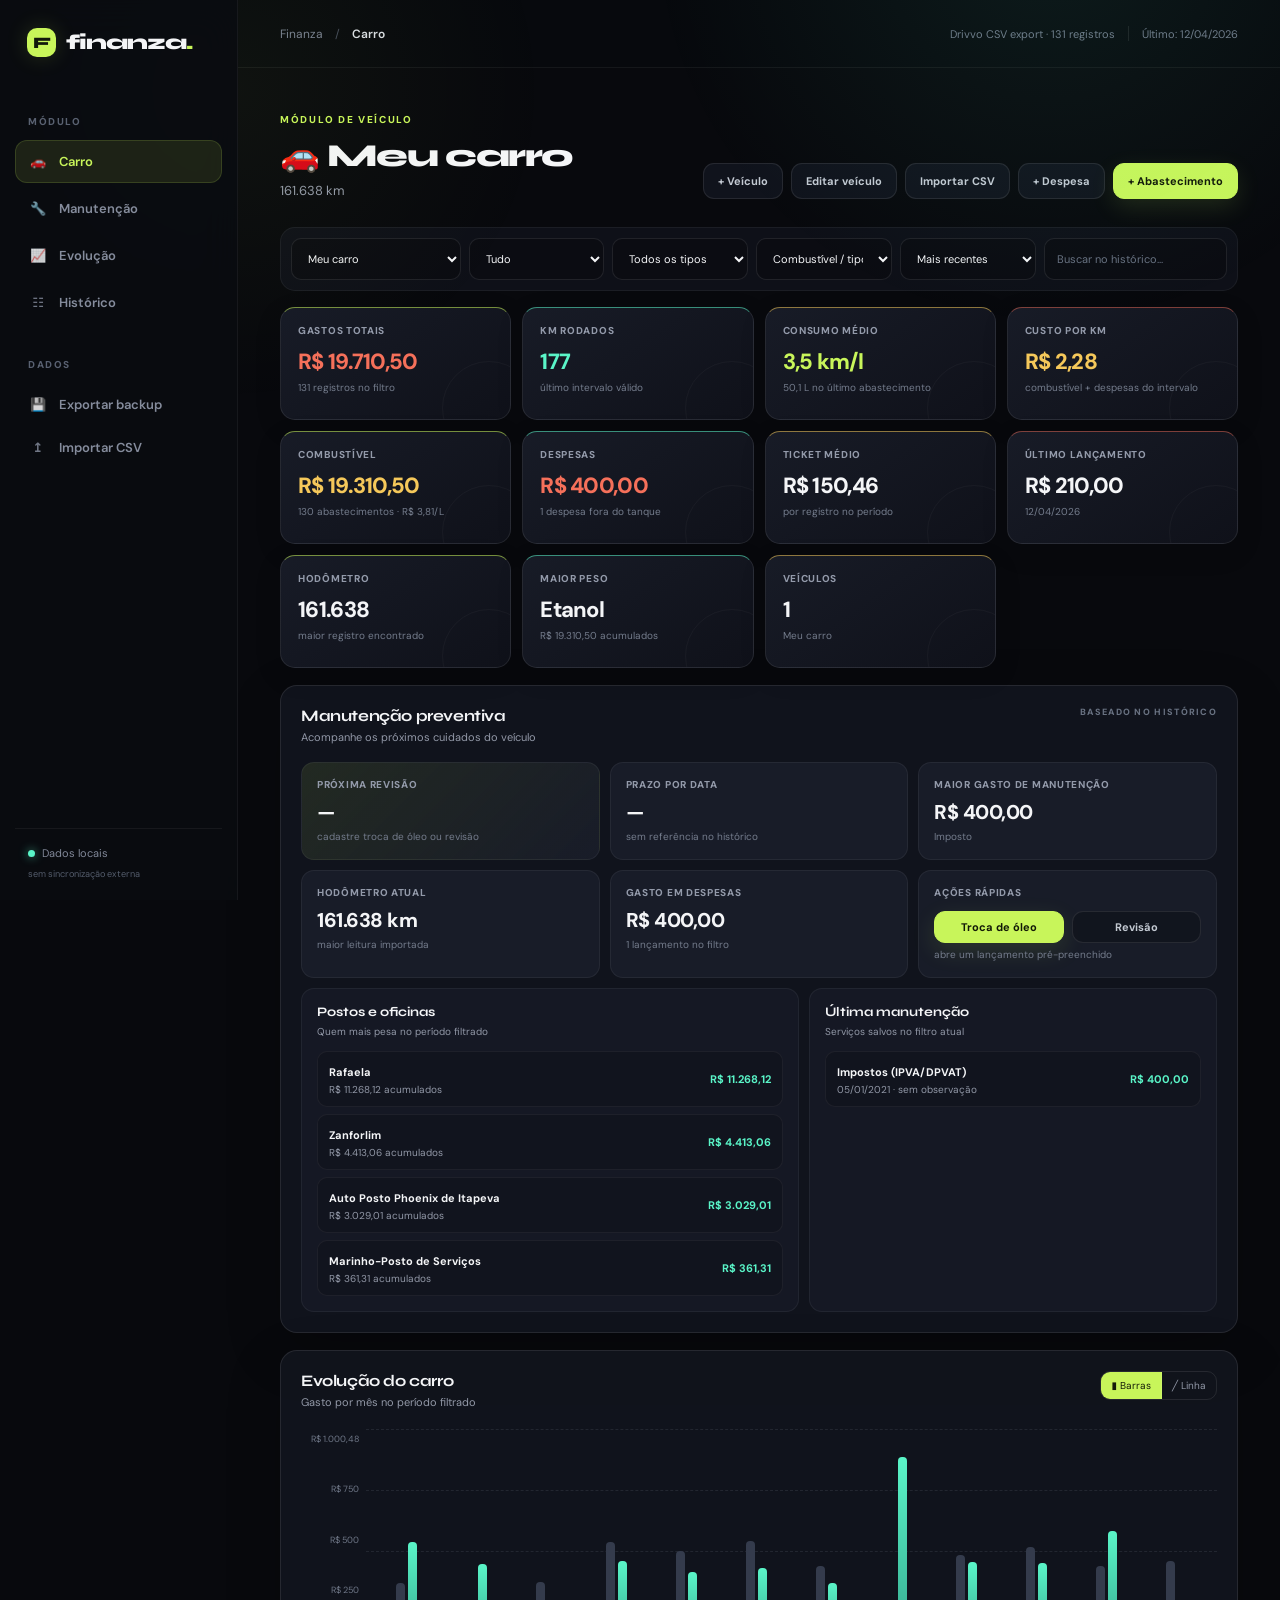
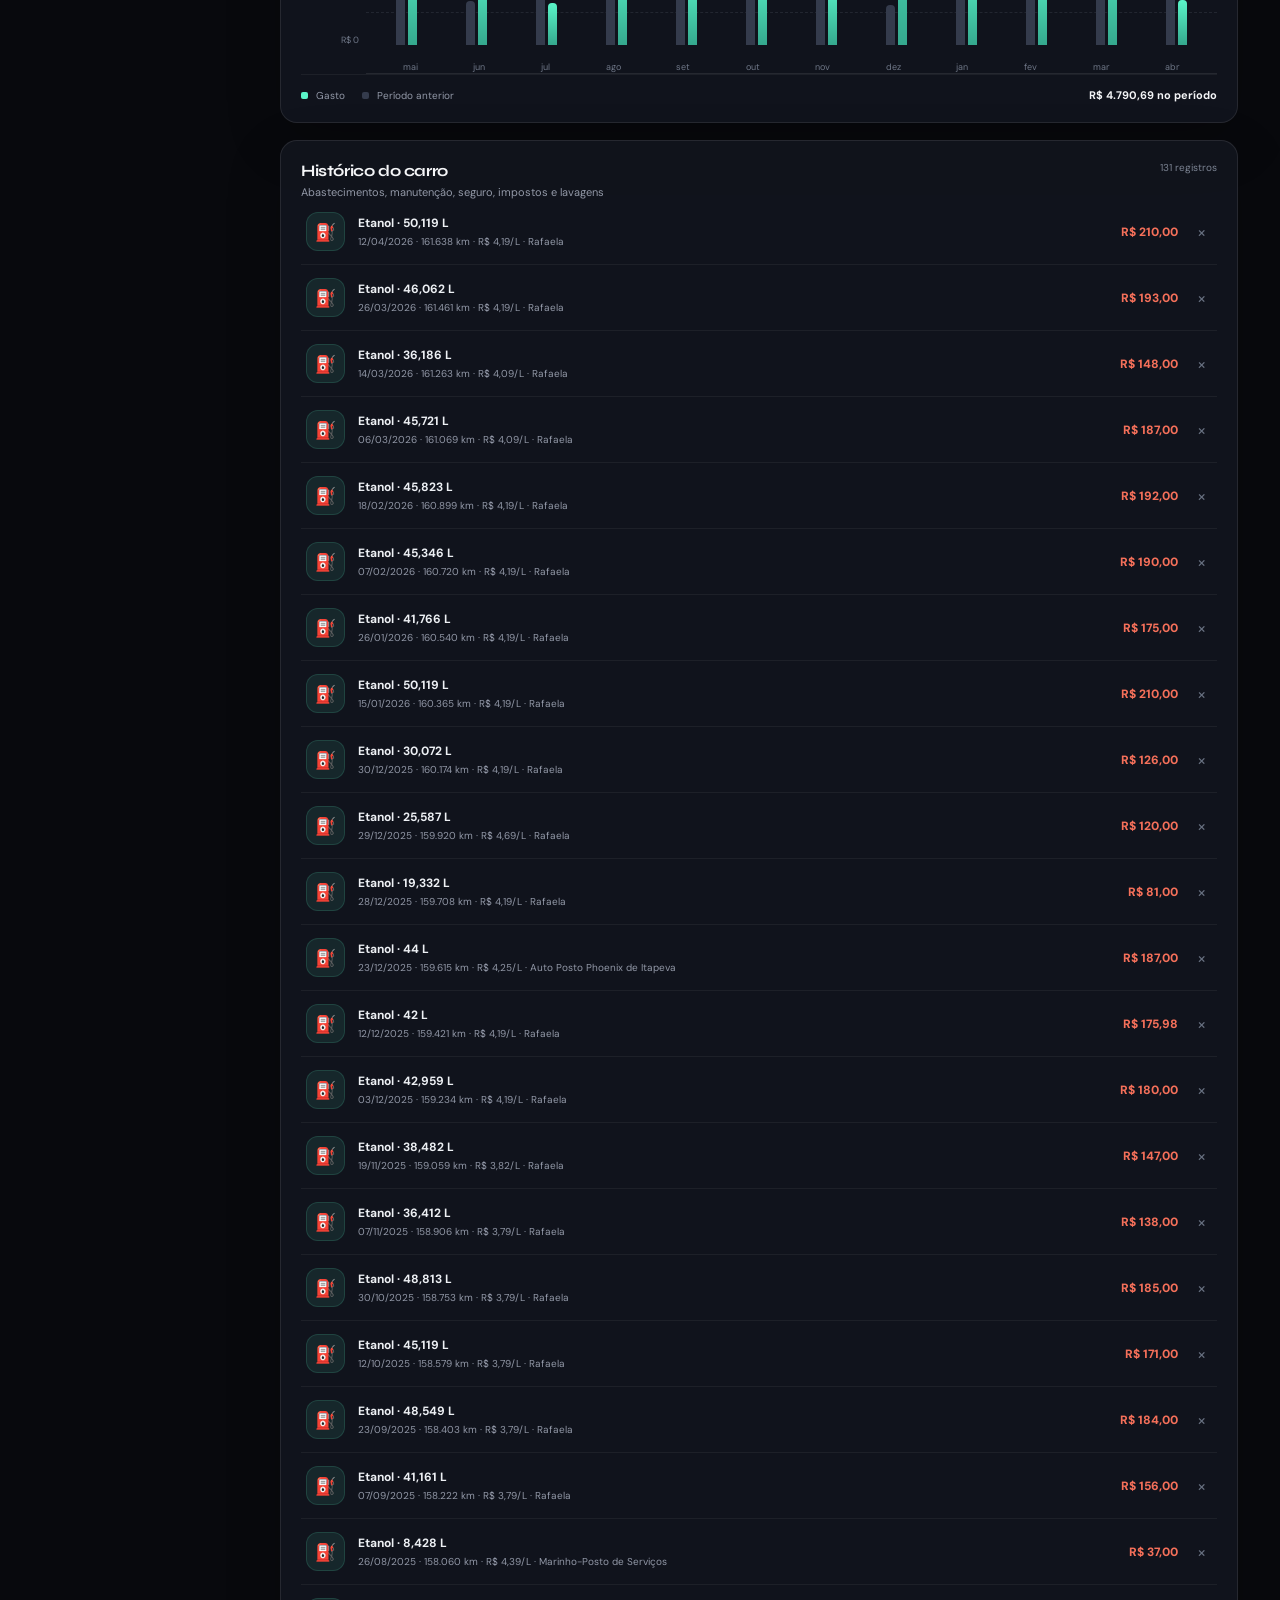
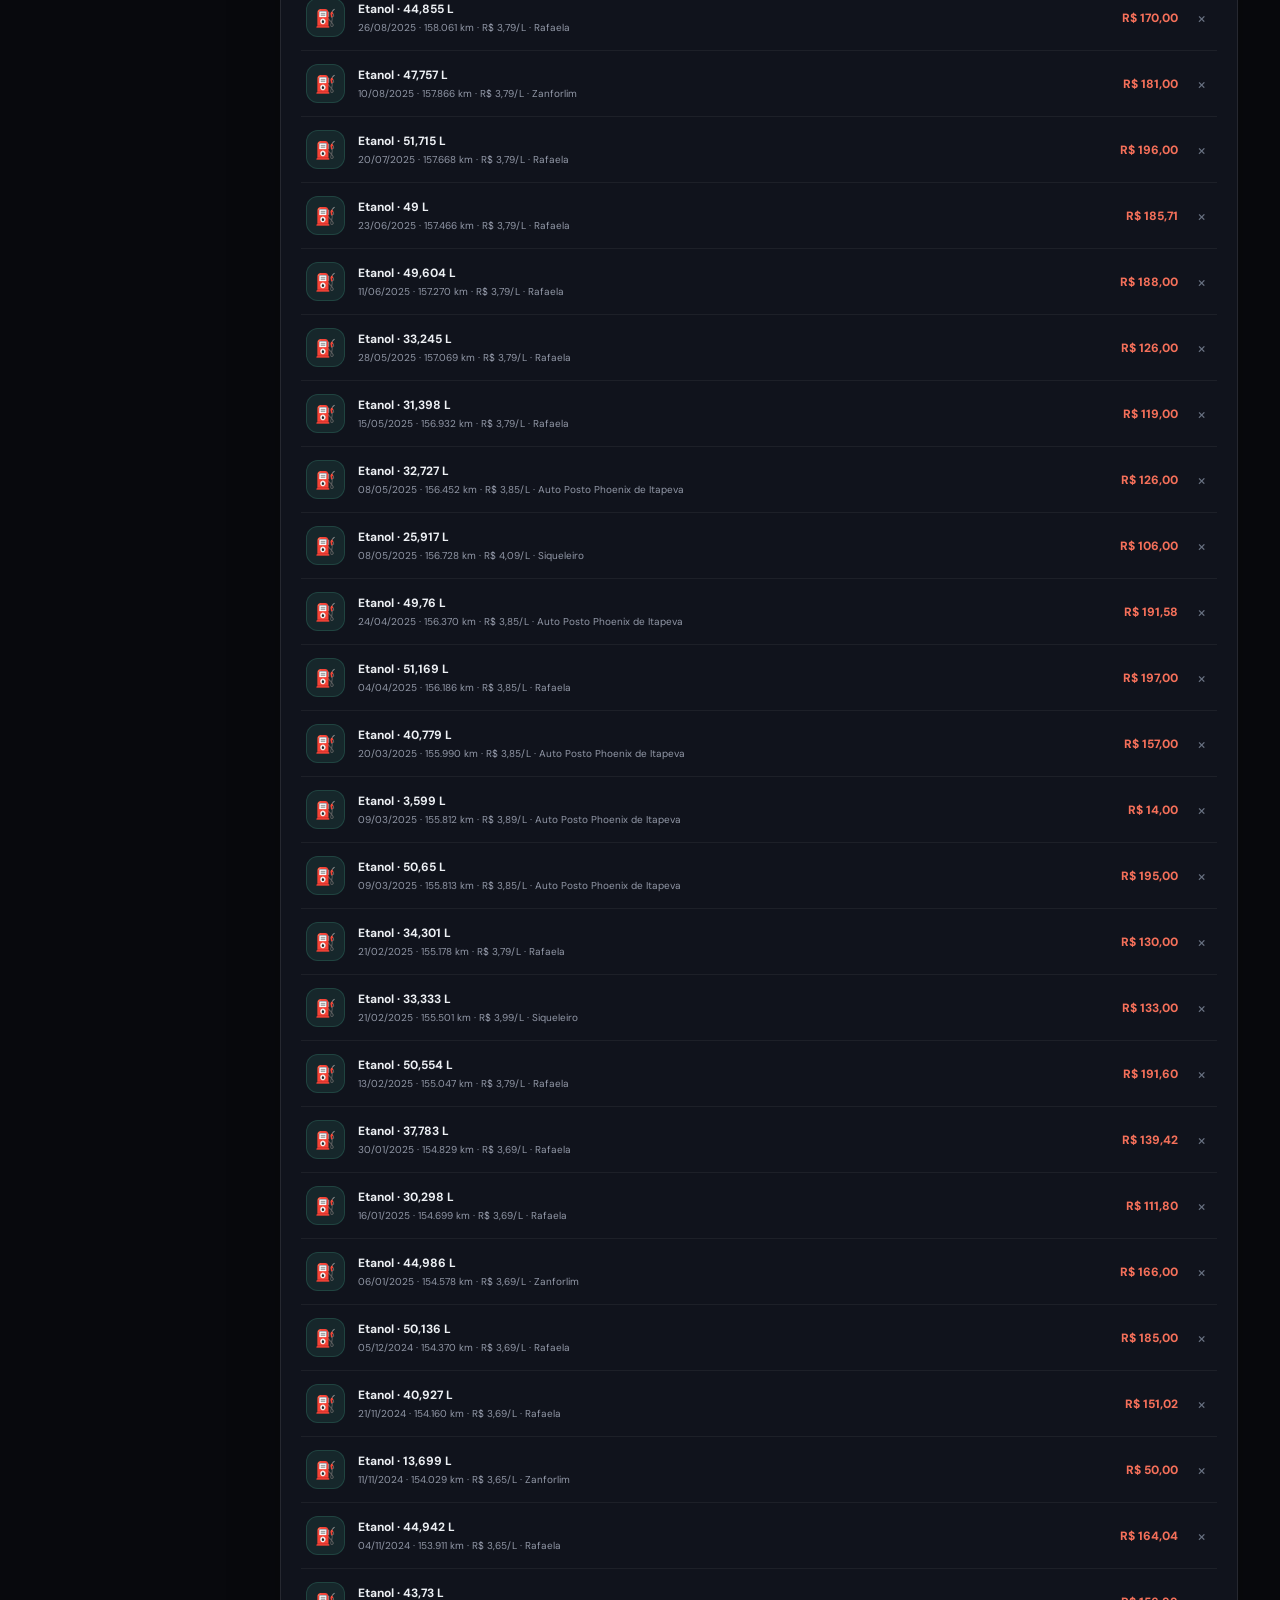
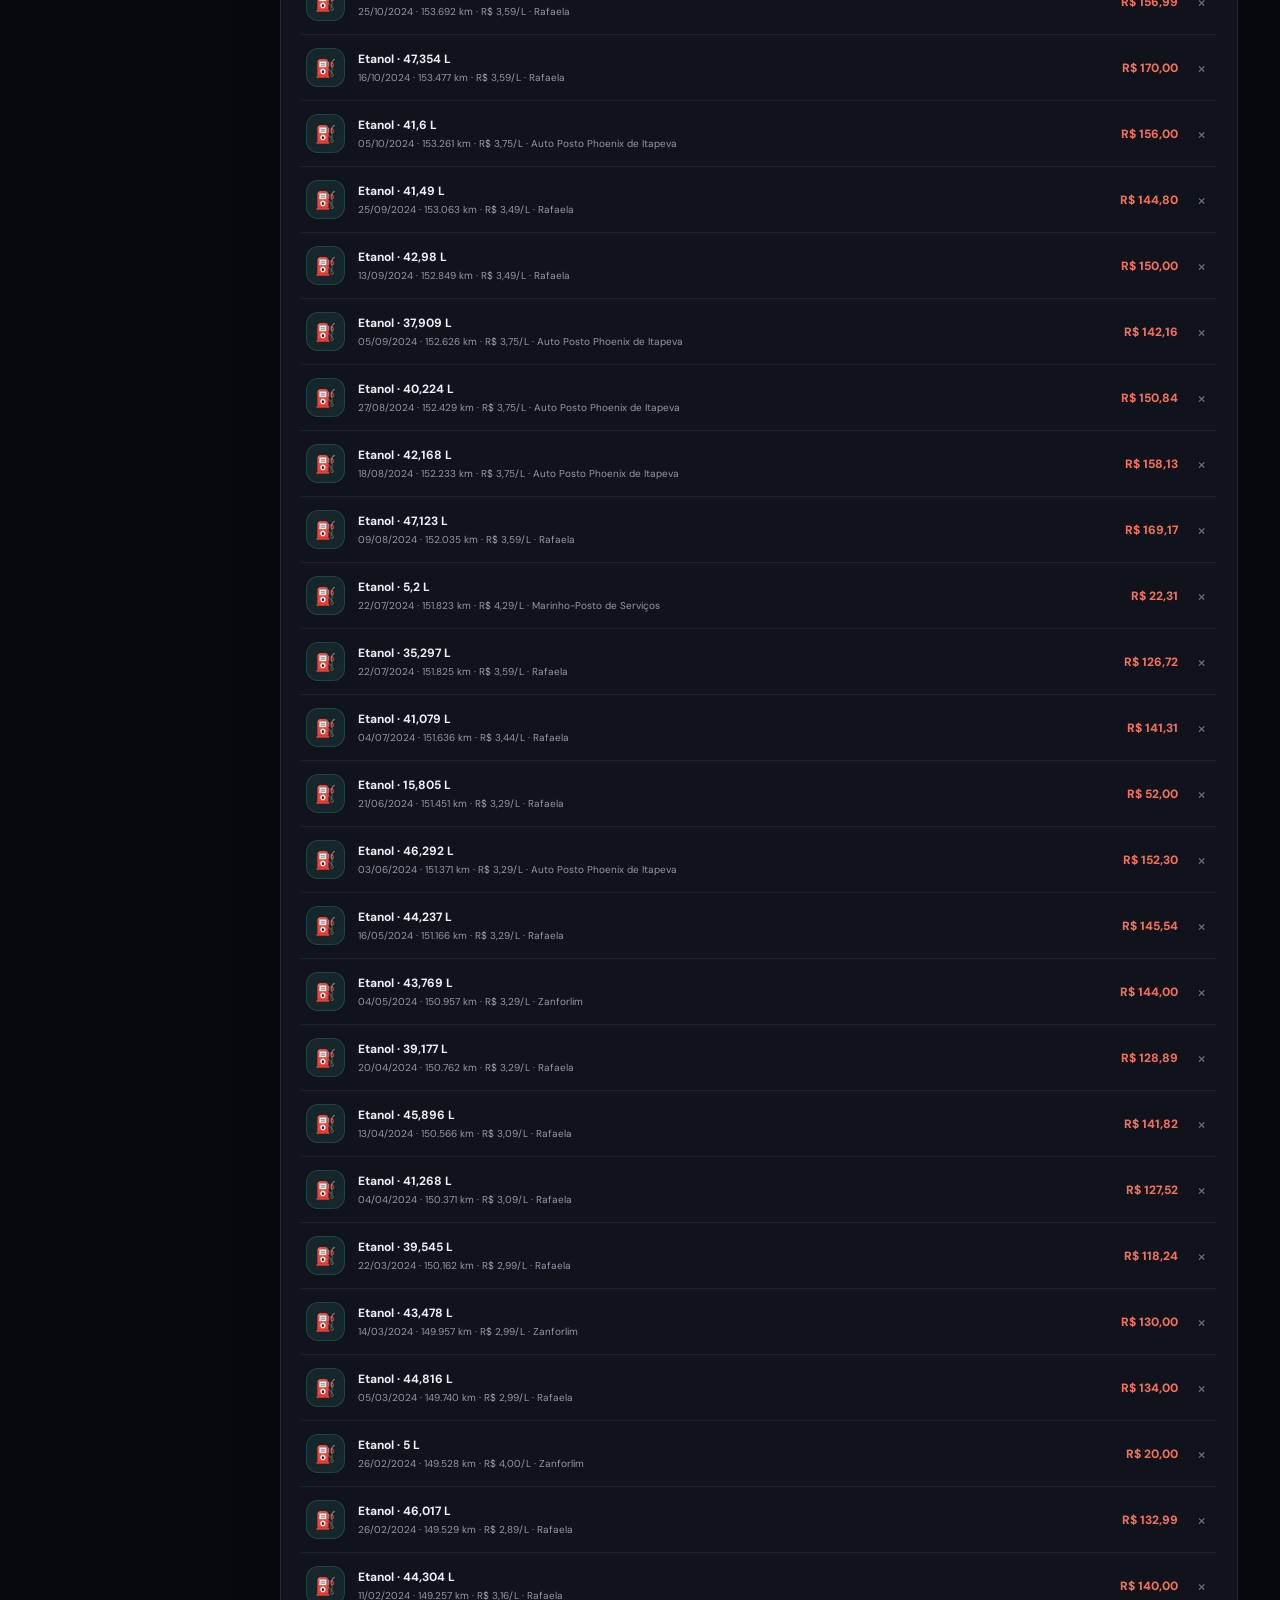
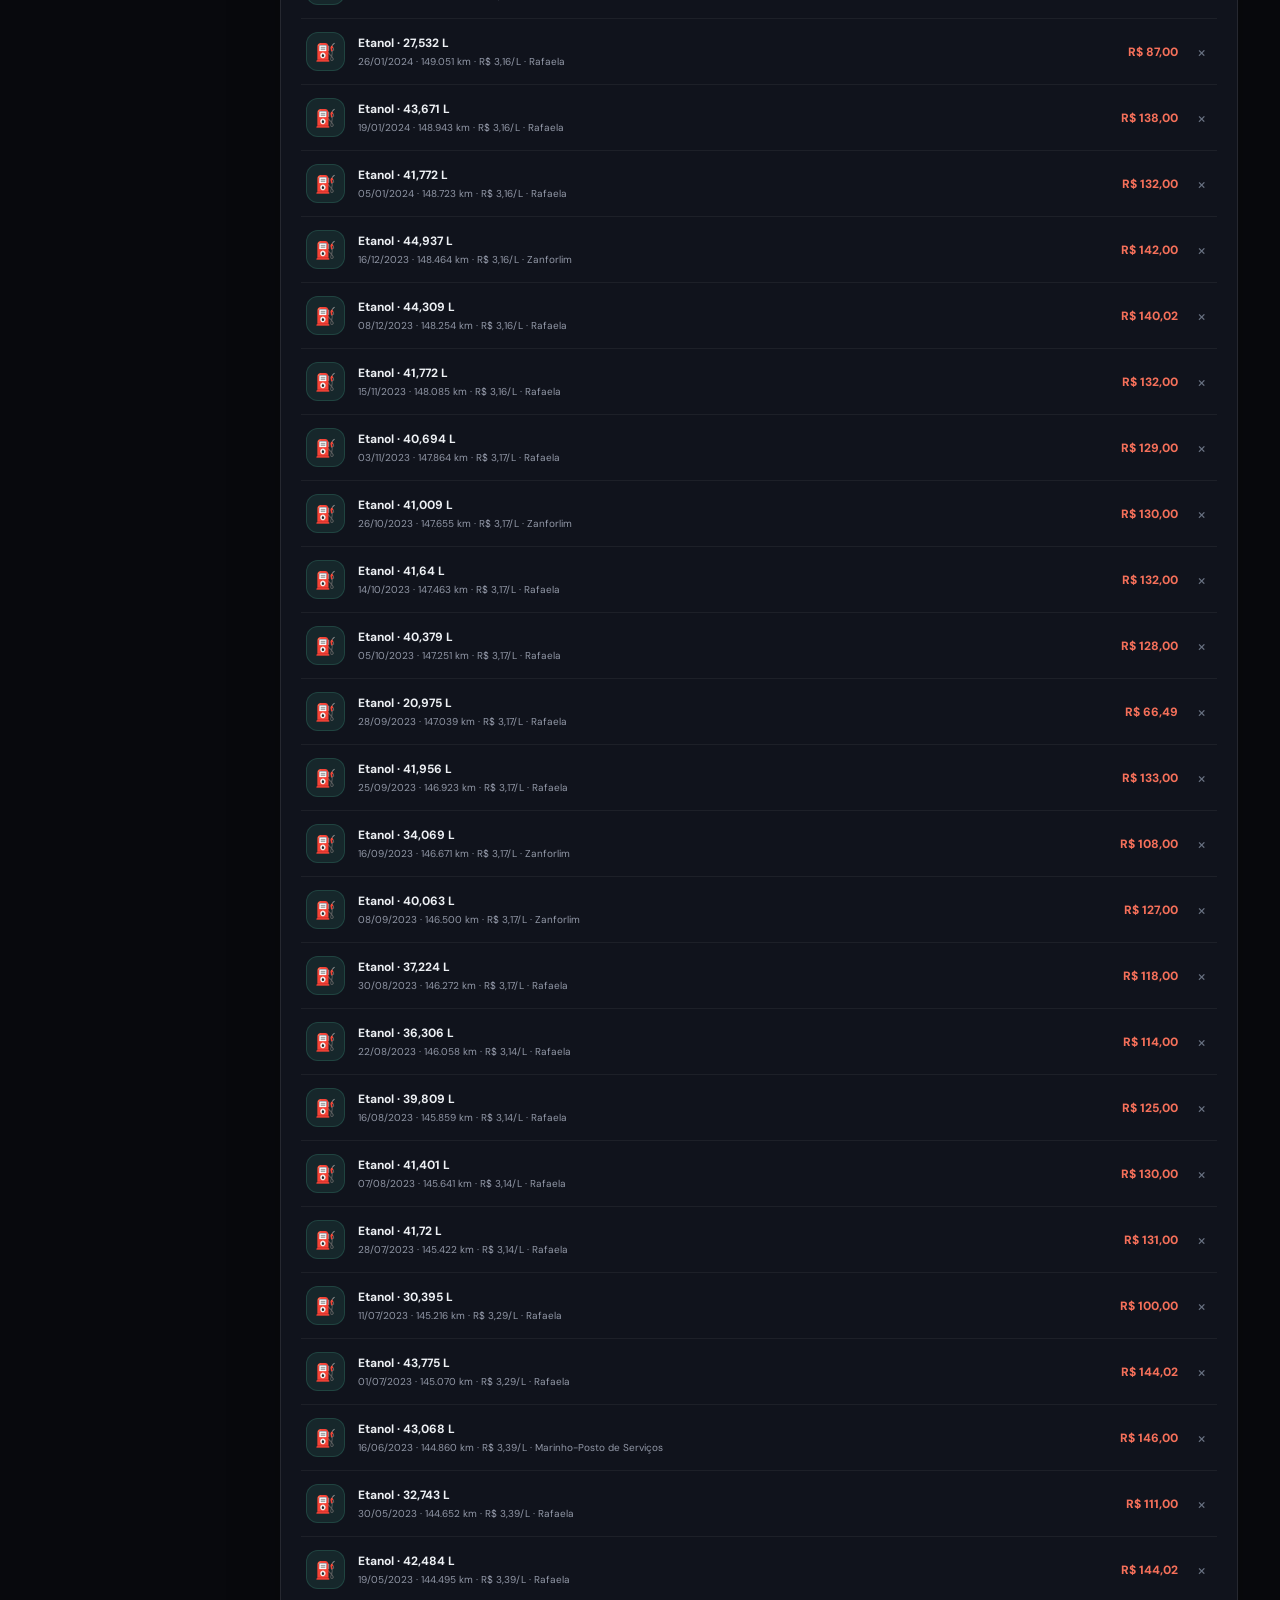
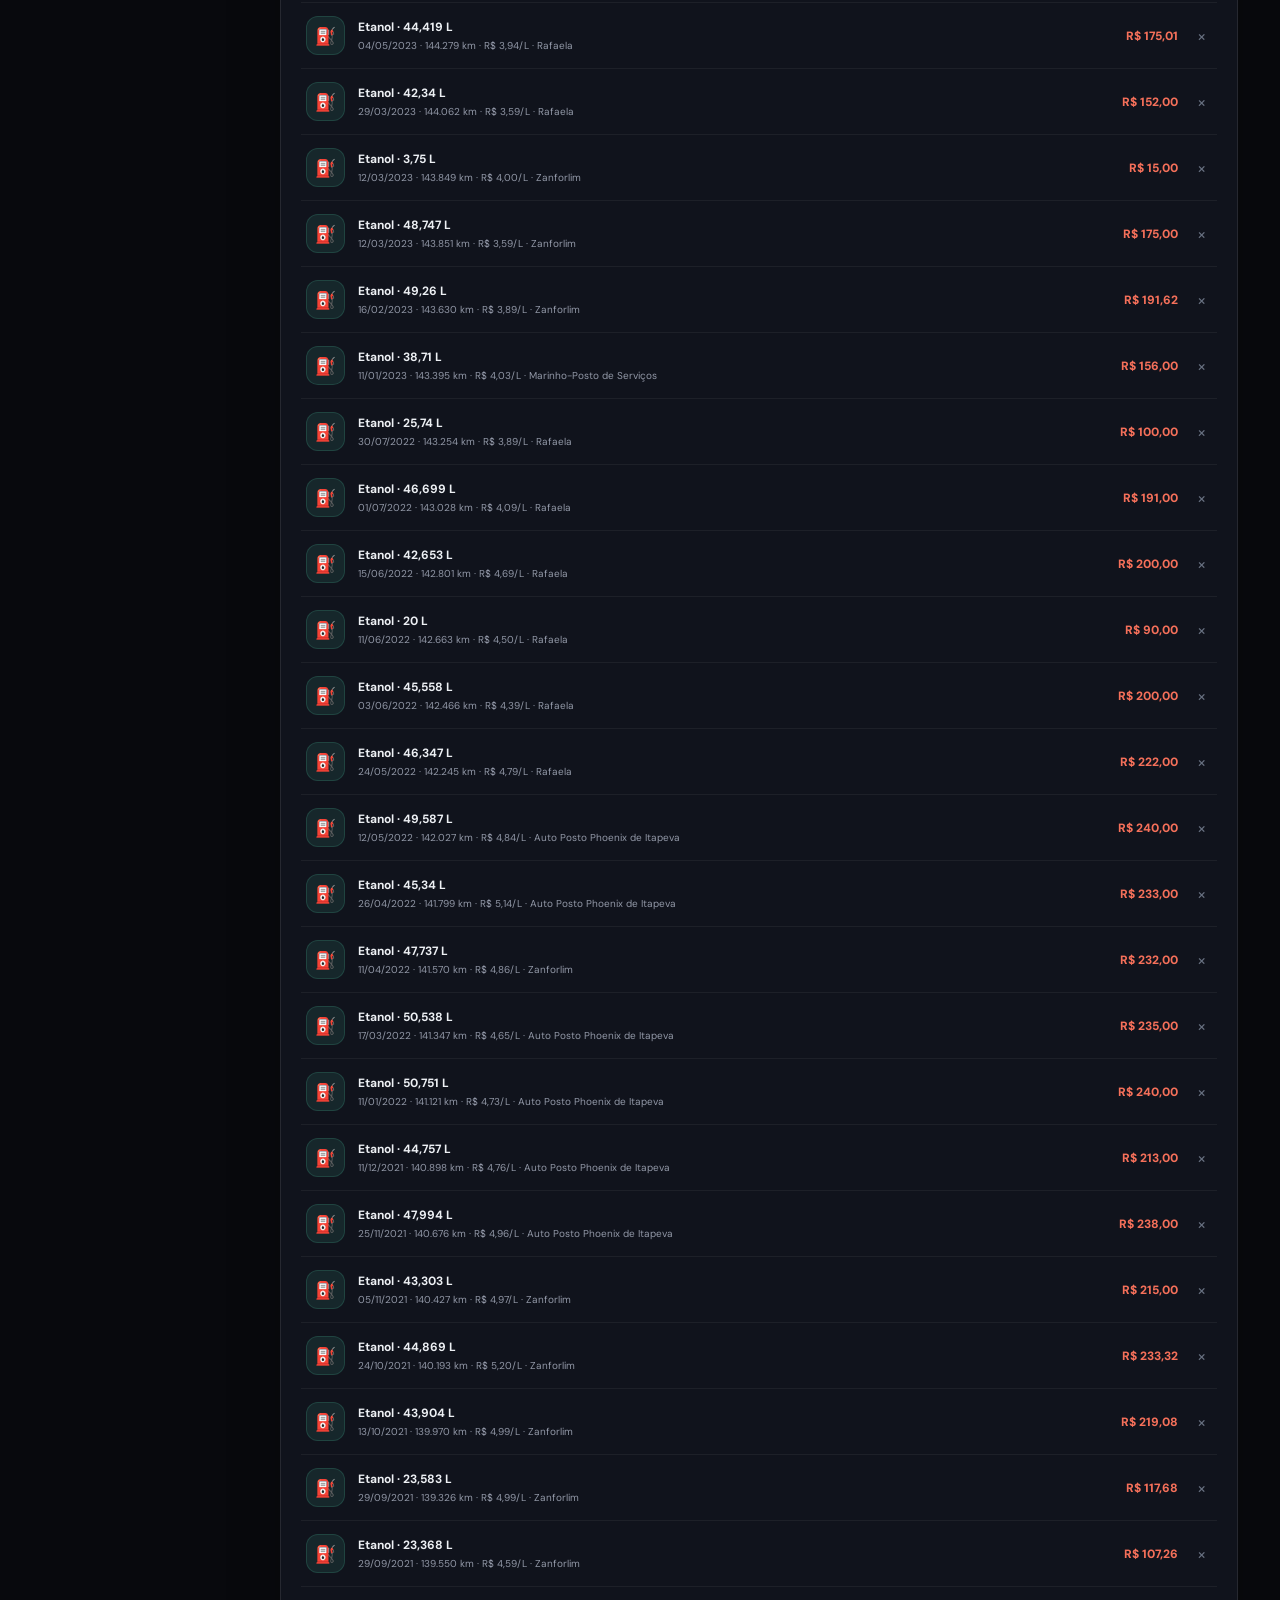
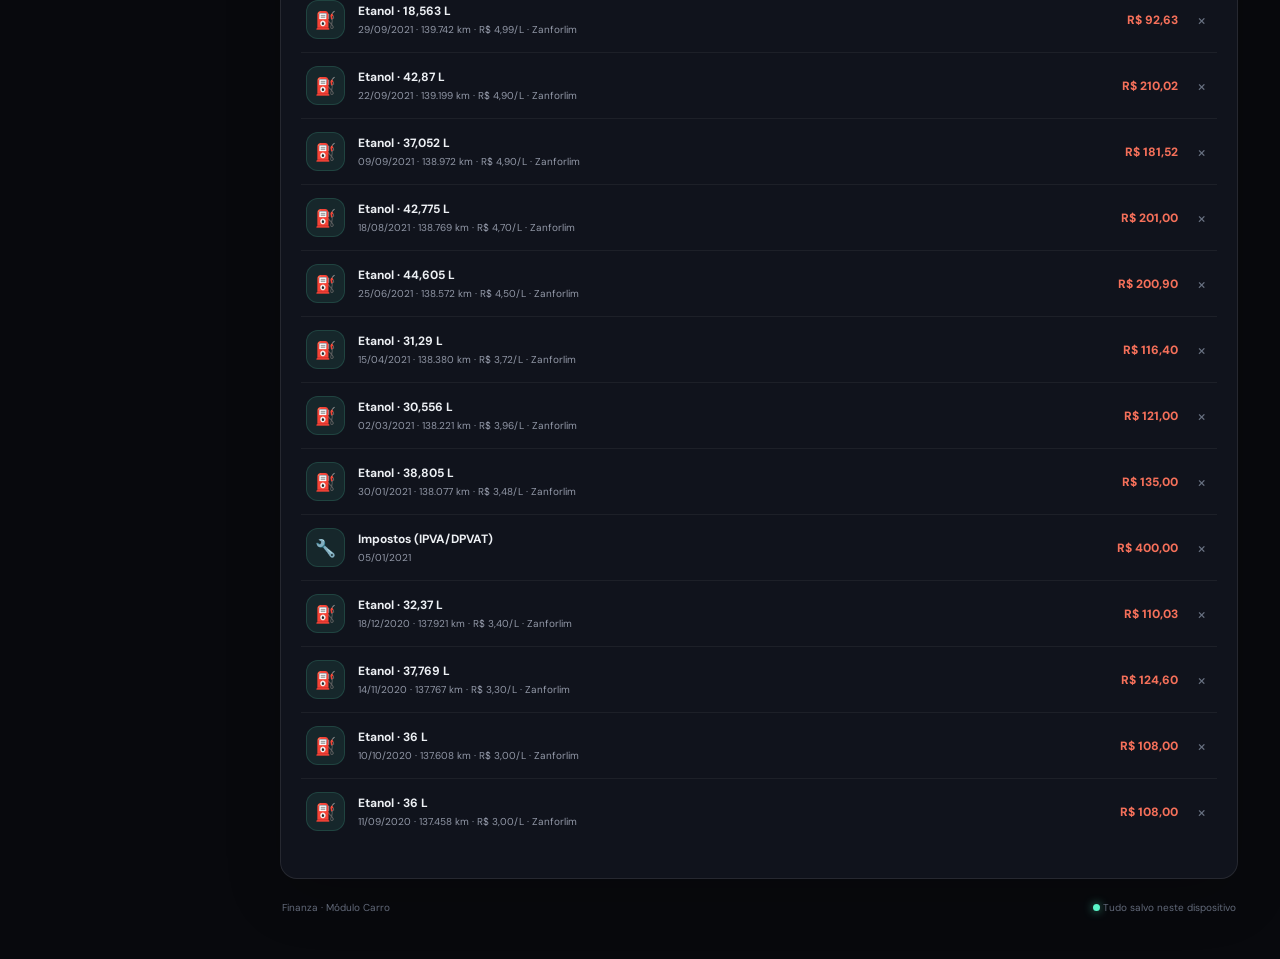
==== commit 6098ab12: "chore: bust Pages asset cache" ====
--- a/index.html
+++ b/index.html
@@ -3,9 +3,9 @@
 <head>
   <meta charset="UTF-8">
   <meta name="viewport" content="width=device-width, initial-scale=1.0">
-  <meta name="theme-color" content="#12161e">
+  <meta name="theme-color" content="#08090d">
   <title>Finanza · Carro</title>
-  <link rel="stylesheet" href="styles.css">
+  <link rel="stylesheet" href="styles.css?v=68fe4e3">
 </head>
 <body>
   <div class="app-shell">
@@ -47,7 +47,7 @@
 
   <div class="modal-overlay" id="carVehicleModal"><section class="modal small-modal" role="dialog" aria-modal="true" aria-labelledby="vehicleModalTitle"><button class="modal-close" data-close="carVehicleModal" aria-label="Fechar">×</button><div class="modal-eyebrow">VEÍCULO</div><h2 id="vehicleModalTitle">Novo veículo</h2><p class="modal-sub">Cadastre carro, moto ou qualquer veículo que você quer acompanhar.</p><input type="hidden" id="carVehicleId"><div class="form-grid"><label>Nome<input id="carVehicleName" type="text" placeholder="Ex.: Astra, Moto R3"></label><label>Placa<input id="carPlate" type="text" placeholder="ABC1D23"></label><label>Modelo / ano<input id="carModel" type="text" placeholder="Ex.: 2.0 2011"></label><label>Hodômetro atual<input id="carVehicleOdo" type="number" min="0"></label></div><div class="modal-actions"><button class="btn btn-danger" id="deleteVehicleButton">Excluir</button><button class="btn btn-ghost" data-close="carVehicleModal">Cancelar</button><button class="btn btn-primary" id="saveVehicleButton">Salvar veículo</button></div></section></div>
   <div class="toast" id="toast" role="status"></div>
-  <script src="data/real-data.js"></script>
-  <script src="app.js"></script>
+  <script src="data/real-data.js?v=68fe4e3"></script>
+  <script src="app.js?v=68fe4e3"></script>
 </body>
 </html>
--- a/styles.css
+++ b/styles.css
@@ -1,13 +1,73 @@
-:root{--bg:#10151d;--sf:#171e28;--sf2:#1d2631;--bd:#2b3644;--tx:#f1f4f8;--mt:#8d9aaa;--ac:#5af5c8;--ac2:#c8f55a;--warn:#ffbf5a;--dan:#ff806d;--font:Inter,ui-sans-serif,system-ui,-apple-system,BlinkMacSystemFont,"Segoe UI",sans-serif;}
-*{box-sizing:border-box}html{scroll-behavior:smooth}body{margin:0;background:var(--bg);color:var(--tx);font:14px var(--font);-webkit-font-smoothing:antialiased}button,input,select{font:inherit}button{cursor:pointer}a{text-decoration:none;color:inherit}
-.app-shell{min-height:100vh;display:flex}.sidebar{position:fixed;inset:0 auto 0 0;width:224px;background:#0d1219;border-right:1px solid #202a37;padding:26px 16px;display:flex;flex-direction:column;z-index:5}.brand{display:flex;align-items:center;gap:10px;font-size:20px;font-weight:800;letter-spacing:-1px;padding:0 10px}.brand-mark{display:grid;place-items:center;width:28px;height:28px;border-radius:9px;background:var(--ac);color:#071519;font-size:16px}.brand-accent{color:var(--ac)}.sidebar-label{color:#647184;font-size:10px;font-weight:800;letter-spacing:1.4px;margin:53px 12px 12px}.sidebar-spaced{margin-top:35px}.side-nav{display:grid;gap:3px}.nav-item,.side-action{border:0;border-radius:9px;background:transparent;color:#8d9aaa;padding:11px 12px;display:flex;align-items:center;gap:11px;font-size:13px;font-weight:600;text-align:left}.nav-item:hover,.side-action:hover{background:#19222d;color:var(--tx)}.nav-item.active{background:rgba(90,245,200,.12);color:var(--ac)}.side-action{width:100%;color:#8d9aaa}.sidebar-foot{margin-top:auto;border-top:1px solid #202a37;padding:18px 11px 0;color:#7e8c9d;font-size:11px;display:flex;align-items:center;gap:7px;flex-wrap:wrap}.sidebar-foot small{width:100%;color:#5e6d7d;margin-top:2px}.online-dot{width:6px;height:6px;border-radius:50%;background:var(--ac);display:inline-block}
-.main{margin-left:224px;min-width:0;flex:1}.topbar{height:65px;border-bottom:1px solid #202a37;display:flex;align-items:center;justify-content:space-between;padding:0 34px;background:#111720}.crumb{color:#8390a0;font-size:12px}.crumb span{color:#475464;padding:0 8px}.crumb strong{color:#d9e0e7}.top-meta{display:flex;align-items:center;gap:14px;color:#718094;font-size:11px}.top-divider{height:16px;width:1px;background:#2b3644}.mobile-menu{display:none}
-.page-wrap{max-width:1440px;margin:auto;padding:35px 34px 35px}.page-head{display:flex;align-items:flex-end;justify-content:space-between;gap:22px;margin-bottom:23px}.eyebrow{color:#6e7c8d;font-size:10px;font-weight:800;letter-spacing:1.4px;margin-bottom:9px}.page-head h1{font-size:28px;letter-spacing:-1.1px;margin:0 0 5px}.page-head p{margin:0;color:var(--mt);font-size:12px}.car-actions{display:flex;gap:7px;flex-wrap:wrap;justify-content:flex-end}.btn{border:1px solid var(--bd);border-radius:8px;padding:9px 12px;background:var(--sf);color:#c8d1db;font-size:11px;font-weight:700;white-space:nowrap}.btn:hover{background:var(--sf2);border-color:#465465}.btn-primary{background:var(--ac);border-color:var(--ac);color:#08151a}.btn-primary:hover{background:#77f8d4;border-color:#77f8d4;color:#08151a}.btn-danger{color:var(--dan);border-color:rgba(255,128,109,.35);background:rgba(255,128,109,.08)}
-.filterbar{display:grid;grid-template-columns:1.2fr repeat(4,1fr) 1.35fr;gap:8px;margin-bottom:10px}.filterbar select,.filterbar input,.custom-range input,.form-grid input,.form-grid select,.modal>label input,.modal>label select{height:40px;min-width:0;border:1px solid var(--bd);border-radius:8px;background:var(--sf);color:var(--tx);outline:0;padding:0 11px;font-size:11px}.filterbar select:focus,.filterbar input:focus,.custom-range input:focus,.form-grid input:focus,.form-grid select:focus,.modal>label input:focus,.modal>label select:focus{border-color:var(--ac);box-shadow:0 0 0 2px rgba(90,245,200,.12)}.filterbar input::placeholder,.modal input::placeholder{color:#687688}.custom-range{display:none;grid-template-columns:180px 30px 180px;align-items:center;justify-content:end;gap:7px;color:var(--mt);font-size:11px;margin-bottom:10px}.custom-range.open{display:grid}
-.insight-grid{display:grid;grid-template-columns:repeat(4,1fr);gap:9px;margin-bottom:14px}.insight-card{background:var(--sf);border:1px solid var(--bd);border-radius:9px;padding:14px 15px;min-height:98px}.insight-k{color:var(--mt);font-size:10px;text-transform:uppercase;font-weight:800;letter-spacing:.3px}.insight-v{font-size:20px;font-weight:800;letter-spacing:-.5px;margin-top:9px;white-space:nowrap;overflow:hidden;text-overflow:ellipsis}.insight-v.ac{color:var(--ac)}.insight-v.ac2{color:var(--ac2)}.insight-v.warn{color:var(--warn)}.insight-v.dan{color:var(--dan)}.insight-v.small{font-size:15px}.cc{color:var(--mt);font-size:10px;line-height:1.4;margin-top:4px}
-.panel{background:var(--sf);border:1px solid var(--bd);border-radius:10px;padding:17px;margin-bottom:14px}.panel-head{display:flex;align-items:flex-start;justify-content:space-between;gap:15px}.panel-title{font-weight:800;font-size:15px;letter-spacing:-.3px}.panel-sub{color:var(--mt);font-size:11px;margin-top:4px}.panel-kicker{color:#66778a;font-size:9px;font-weight:800;letter-spacing:1px}.maintenance-panel{padding-bottom:15px}.maintenance-grid{display:grid;grid-template-columns:repeat(3,1fr);gap:9px;margin-top:15px}.maintenance-card{background:var(--sf2);border:1px solid var(--bd);border-radius:8px;padding:13px}.maintenance-card.warn{border-color:rgba(255,191,90,.5);background:rgba(255,191,90,.07)}.maintenance-k{font-size:10px;color:var(--mt);text-transform:uppercase;font-weight:800}.maintenance-v{font-size:18px;font-weight:800;margin-top:6px}.maintenance-actions{display:flex;gap:7px;flex-wrap:wrap;margin-top:9px}.maintenance-actions .btn{flex:1;min-width:110px}.maintenance-lower{display:grid;grid-template-columns:1.1fr .9fr;gap:9px;margin-top:9px}.sub-panel{background:var(--sf2);border:1px solid var(--bd);border-radius:8px;padding:12px}.sub-panel h4{margin:0;font-size:11px}.sub-panel p{margin:4px 0 0;color:var(--mt);font-size:10px}.vendor-list{display:grid;gap:7px;margin-top:11px}.vendor-row{display:flex;align-items:center;justify-content:space-between;gap:10px;border:1px solid var(--bd);border-radius:7px;padding:9px 10px}.vendor-row strong{font-size:11px}.vendor-row span{display:block;color:var(--mt);font-size:10px;margin-top:2px}.vendor-row>b{font-size:11px;white-space:nowrap}
-.view-toggle{display:flex;border:1px solid var(--bd);border-radius:7px;overflow:hidden}.view-btn{border:0;border-right:1px solid var(--bd);background:transparent;color:var(--mt);padding:6px 9px;font-size:10px}.view-btn:last-child{border-right:0}.view-btn.active{background:rgba(90,245,200,.12);color:var(--ac)}.chart-shell{display:flex;height:238px;margin-top:20px}.chart-axis{width:62px;display:flex;flex-direction:column;justify-content:space-between;padding:4px 0 25px;color:#6d7a8b;font-size:9px}.chart-box{position:relative;flex:1;border-bottom:1px solid #2b3644}.chart-gridline{position:absolute;left:0;right:0;border-top:1px dashed rgba(115,132,149,.17)}.g1{top:0}.g2{top:25%}.g3{top:50%}.g4{top:75%}.chart-bars{position:absolute;inset:0 10px 25px;display:flex;align-items:flex-end;justify-content:space-around;gap:8px}.bar-group{height:100%;flex:1;display:flex;align-items:flex-end;justify-content:center;gap:3px}.bar{width:8px;border-radius:3px 3px 0 0;background:var(--ac);min-height:2px;box-shadow:0 0 8px rgba(90,245,200,.13)}.bar.previous{background:#344352;box-shadow:none}.bar:hover{background:var(--ac2)}.chart-line{position:absolute;inset:0 10px 25px;display:flex;align-items:stretch;justify-content:space-around}.line-point{width:7px;height:7px;border-radius:50%;background:var(--ac2);align-self:var(--pos);margin-bottom:calc(var(--pos) * -1);transform:translateY(50%)}.chart-labels{position:absolute;left:10px;right:10px;bottom:0;display:flex;justify-content:space-around;color:#6d7a8b;font-size:9px}.chart-legend{display:flex;align-items:center;gap:16px;border-top:1px solid #232d39;padding-top:12px;color:var(--mt);font-size:10px}.chart-legend i{width:7px;height:7px;border-radius:2px;display:inline-block;margin-right:4px}.legend-current{background:var(--ac)}.legend-previous{background:#344352}.chart-legend strong{margin-left:auto;color:#d7e0e5;font-size:11px}
-.history-panel{padding-bottom:10px}.result-count{color:#6f7e90;font-size:10px}.car-row{display:flex;align-items:center;gap:11px;padding:12px 4px;border-bottom:1px solid #27323e}.car-row:last-child{border-bottom:0}.car-ico{width:36px;height:36px;border-radius:10px;background:rgba(90,245,200,.1);border:1px solid rgba(90,245,200,.16);display:grid;place-items:center;font-size:17px;flex:none}.car-info{flex:1;min-width:0}.car-name{font-size:12px;font-weight:800;white-space:nowrap;overflow:hidden;text-overflow:ellipsis}.car-meta{color:var(--mt);font-size:10px;margin-top:3px;white-space:nowrap;overflow:hidden;text-overflow:ellipsis}.car-amt{font-size:12px;font-weight:800;white-space:nowrap}.car-delete{border:0;background:transparent;color:#708094;font-size:15px;padding:5px}.car-delete:hover{color:var(--dan)}.empty{padding:35px;text-align:center;color:var(--mt);font-size:11px}.import-status{min-height:18px;color:var(--mt);font-size:11px;text-align:right}.import-status.success{color:var(--ac)}.import-status.error{color:var(--dan)}.footer{display:flex;justify-content:space-between;color:#647285;font-size:10px;padding:3px 2px 12px}
-.modal-overlay{position:fixed;inset:0;display:none;align-items:center;justify-content:center;background:rgba(3,7,11,.72);backdrop-filter:blur(5px);z-index:20;padding:20px}.modal-overlay.open{display:flex}.modal{width:min(680px,100%);max-height:calc(100vh - 40px);overflow:auto;background:#141c26;border:1px solid #334152;border-radius:12px;padding:24px;position:relative;box-shadow:0 24px 90px #000}.small-modal{width:min(620px,100%)}.modal-close{position:absolute;top:13px;right:15px;border:0;background:transparent;color:#8d9aaa;font-size:24px;line-height:1}.modal-eyebrow{color:var(--ac);font-size:9px;font-weight:800;letter-spacing:1.3px}.modal h2{font-size:20px;margin:8px 0 4px}.modal-sub{color:var(--mt);font-size:11px;margin:0 0 19px}.type-toggle{display:flex;gap:7px;margin-bottom:16px}.type-btn{flex:1;border:1px solid var(--bd);border-radius:8px;background:var(--sf);color:var(--mt);padding:10px;font-size:11px;font-weight:800}.type-btn.active{border-color:var(--ac);background:rgba(90,245,200,.1);color:var(--ac)}.form-grid{display:grid;grid-template-columns:repeat(2,1fr);gap:12px;margin-bottom:14px}.modal label{display:grid;gap:7px;color:#aeb9c5;font-size:10px;font-weight:700;margin-bottom:14px}.modal label input,.modal label select{width:100%}.modal-actions{display:flex;justify-content:flex-end;gap:8px;border-top:1px solid #283442;padding-top:15px;margin-top:5px}.toast{position:fixed;bottom:23px;left:50%;transform:translate(-50%,20px);opacity:0;pointer-events:none;transition:.2s;background:#e8f8ef;color:#14251f;border-radius:8px;padding:10px 15px;font-size:11px;font-weight:800;z-index:30}.toast.show{opacity:1;transform:translate(-50%,0)}
-@media(max-width:1100px){.sidebar{width:205px}.main{margin-left:205px}.page-wrap{padding-left:24px;padding-right:24px}.filterbar{grid-template-columns:repeat(3,1fr)}.filterbar input{grid-column:span 3}.insight-grid{grid-template-columns:repeat(3,1fr)}}
-@media(max-width:760px){.sidebar{left:-240px;width:224px;transition:left .2s}.sidebar.open{left:0}.main{margin-left:0}.topbar{height:58px;padding:0 16px}.mobile-menu{display:block;border:0;background:transparent;color:var(--mt);font-size:20px}.top-meta{display:none}.page-wrap{padding:25px 15px}.page-head{display:block}.car-actions{justify-content:stretch;margin-top:18px}.car-actions .btn{flex:1}.filterbar{grid-template-columns:1fr 1fr;gap:7px}.filterbar input{grid-column:span 2}.insight-grid{grid-template-columns:repeat(2,1fr);gap:7px}.insight-card{padding:12px;min-height:94px}.insight-v{font-size:17px}.maintenance-grid,.maintenance-lower{grid-template-columns:1fr}.chart-legend{flex-wrap:wrap;gap:9px}.chart-legend strong{margin-left:0;width:100%}.car-row{align-items:flex-start}.car-amt{font-size:11px}.custom-range{grid-template-columns:1fr 23px 1fr}.form-grid{grid-template-columns:1fr;gap:0}.modal{padding:22px 17px}.footer{display:block;line-height:1.8}.footer span{display:block}}
+@import url('https://fonts.googleapis.com/css2?family=DM+Sans:wght@400;500;600;700;800&family=Syne:wght@600;700;800&display=swap');
+
+:root {
+  --bg: #08090d; --bg2: #0d0f16; --sf: rgba(18,21,30,.92); --sf2: rgba(28,32,46,.72); --solid: #12151e;
+  --bd: rgba(255,255,255,.09); --bd-soft: rgba(255,255,255,.055); --tx: #f4f5f7; --mt: #9298a7; --muted: #626979;
+  --ac: #c8f55a; --ac2: #5af5c8; --warn: #f5c85a; --dan: #f5705a;
+  --font-ui: 'DM Sans', Inter, system-ui, sans-serif; --font-display: Syne, 'DM Sans', system-ui, sans-serif;
+  --shadow: 0 18px 55px rgba(0,0,0,.18);
+}
+* { box-sizing: border-box; }
+html { scroll-behavior: smooth; }
+body { margin: 0; color: var(--tx); background: var(--bg); font: 14px var(--font-ui); -webkit-font-smoothing: antialiased; }
+body::before { content: ''; position: fixed; inset: 0; pointer-events: none; background: radial-gradient(circle at 82% -8%,rgba(90,245,200,.08),transparent 28%),radial-gradient(circle at 18% 10%,rgba(200,245,90,.045),transparent 24%); }
+button,input,select { font: inherit; } button,label { cursor: pointer; } a { color: inherit; text-decoration: none; }
+.app-shell { min-height: 100vh; display: flex; }
+.sidebar { position: fixed; inset: 0 auto 0 0; z-index: 10; width: 238px; display: flex; flex-direction: column; padding: 28px 15px 20px; background: rgba(10,12,17,.86); border-right: 1px solid var(--bd-soft); backdrop-filter: blur(18px); }
+.brand { display: flex; align-items: center; gap: 10px; padding: 0 12px; font: 800 21px var(--font-display); letter-spacing: -1px; }
+.brand-mark { display: grid; place-items: center; width: 29px; height: 29px; color: #11170b; background: var(--ac); border-radius: 10px; font: 800 16px var(--font-display); box-shadow: 0 0 22px rgba(200,245,90,.16); }
+.brand-accent { color: var(--ac); }
+.sidebar-label { margin: 58px 13px 12px; color: #596171; font-size: 10px; font-weight: 800; letter-spacing: 1.5px; }
+.sidebar-spaced { margin-top: 34px; }
+.side-nav { display: grid; gap: 4px; }
+.nav-item,.side-action { display: flex; align-items: center; gap: 12px; width: 100%; padding: 12px 13px; color: #858c9c; background: transparent; border: 1px solid transparent; border-radius: 12px; font-size: 13px; font-weight: 600; text-align: left; transition: .18s ease; }
+.nav-item span,.side-action span { width: 18px; text-align: center; opacity: .84; }
+.nav-item:hover,.side-action:hover { color: var(--tx); background: rgba(255,255,255,.045); border-color: var(--bd-soft); }
+.nav-item.active { color: var(--ac); background: rgba(200,245,90,.1); border-color: rgba(200,245,90,.15); }
+.side-action { color: #858c9c; }
+.sidebar-foot { display: flex; align-items: center; gap: 7px; flex-wrap: wrap; margin-top: auto; padding: 17px 13px 0; color: #818898; border-top: 1px solid var(--bd-soft); font-size: 11px; }
+.sidebar-foot small { width: 100%; margin-top: 1px; color: #555d6c; }
+.online-dot { display: inline-block; width: 7px; height: 7px; background: var(--ac2); border-radius: 50%; box-shadow: 0 0 10px rgba(90,245,200,.65); }
+.main { flex: 1; min-width: 0; margin-left: 238px; }
+.topbar { display: flex; align-items: center; justify-content: space-between; height: 68px; padding: 0 42px; border-bottom: 1px solid var(--bd-soft); background: rgba(8,9,13,.48); }
+.crumb { color: #777f90; font-size: 12px; } .crumb span { padding: 0 9px; color: #444b5a; } .crumb strong { color: #d9dde3; font-weight: 600; }
+.top-meta { display: flex; align-items: center; gap: 13px; color: #6f7787; font-size: 11px; } .top-divider { width: 1px; height: 15px; background: var(--bd); } .mobile-menu { display: none; }
+.page-wrap { width: min(1480px,100%); margin: auto; padding: 45px 42px 30px; }
+.page-head { display: flex; align-items: flex-end; justify-content: space-between; gap: 28px; margin-bottom: 28px; }
+.eyebrow,.modal-eyebrow { margin-bottom: 10px; color: var(--ac); font-size: 10px; font-weight: 800; letter-spacing: 1.7px; }
+.page-head h1 { margin: 0 0 7px; font: 800 32px var(--font-display); letter-spacing: -1.6px; } .page-head p { margin: 0; color: var(--mt); font-size: 13px; }
+.car-actions { display: flex; justify-content: flex-end; flex-wrap: wrap; gap: 8px; }
+.btn { padding: 10px 14px; color: #c3c9d2; background: var(--sf); border: 1px solid var(--bd); border-radius: 11px; font-size: 11px; font-weight: 700; white-space: nowrap; transition: .18s ease; }
+.btn:hover { color: var(--tx); background: #202534; border-color: rgba(255,255,255,.19); transform: translateY(-1px); }
+.btn-primary { color: #121807; background: var(--ac); border-color: var(--ac); box-shadow: 0 8px 24px rgba(200,245,90,.12); } .btn-primary:hover { color: #121807; background: #d7fb79; border-color: #d7fb79; }
+.btn-danger { color: var(--dan); background: rgba(245,112,90,.08); border-color: rgba(245,112,90,.3); }
+.filterbar { display: grid; grid-template-columns: 1.25fr repeat(4,1fr) 1.35fr; gap: 8px; padding: 10px; margin-bottom: 16px; background: rgba(18,21,30,.68); border: 1px solid var(--bd-soft); border-radius: 15px; }
+.filterbar select,.filterbar input,.custom-range input,.form-grid input,.form-grid select,.modal>label input,.modal>label select { width: 100%; min-width: 0; height: 42px; padding: 0 12px; color: var(--tx); background: rgba(8,9,13,.42); border: 1px solid var(--bd); border-radius: 10px; outline: 0; font-size: 11px; transition: .18s ease; }
+.filterbar select:focus,.filterbar input:focus,.custom-range input:focus,.form-grid input:focus,.form-grid select:focus,.modal>label input:focus,.modal>label select:focus { border-color: var(--ac2); box-shadow: 0 0 0 3px rgba(90,245,200,.09); }
+.filterbar input::placeholder,.modal input::placeholder { color: #687181; }
+.custom-range { display: none; grid-template-columns: 170px 25px 170px; align-items: center; justify-content: end; gap: 7px; margin: -7px 0 16px; color: var(--mt); font-size: 11px; } .custom-range.open { display: grid; }
+.insight-grid { display: grid; grid-template-columns: repeat(4,1fr); gap: 11px; margin-bottom: 17px; }
+.insight-card { position: relative; min-height: 113px; overflow: hidden; padding: 16px 17px; background: linear-gradient(145deg,rgba(25,29,41,.94),rgba(16,18,27,.94)); border: 1px solid var(--bd); border-radius: 15px; box-shadow: 0 8px 28px rgba(0,0,0,.1); }
+.insight-card::after { content: ''; position: absolute; right: -26px; bottom: -36px; width: 92px; height: 92px; border: 1px solid rgba(255,255,255,.035); border-radius: 50%; }
+.insight-card:nth-child(4n+1) { border-top-color: rgba(200,245,90,.55); } .insight-card:nth-child(4n+2) { border-top-color: rgba(90,245,200,.55); } .insight-card:nth-child(4n+3) { border-top-color: rgba(245,200,90,.55); } .insight-card:nth-child(4n+4) { border-top-color: rgba(245,112,90,.48); }
+.insight-k,.maintenance-k { color: #939aaa; font-size: 10px; font-weight: 800; letter-spacing: .7px; text-transform: uppercase; }
+.insight-v { position: relative; z-index: 1; overflow: hidden; margin-top: 10px; color: var(--tx); font-size: 22px; font-weight: 800; letter-spacing: -.7px; text-overflow: ellipsis; white-space: nowrap; }
+.insight-v.ac { color: var(--ac); } .insight-v.ac2 { color: var(--ac2); } .insight-v.warn { color: var(--warn); } .insight-v.dan { color: var(--dan); }
+.cc { margin-top: 5px; color: #747c8c; font-size: 10px; line-height: 1.4; }
+.panel { padding: 20px; margin-bottom: 17px; background: var(--sf); border: 1px solid var(--bd); border-radius: 17px; box-shadow: var(--shadow); }
+.panel-head { display: flex; align-items: flex-start; justify-content: space-between; gap: 15px; } .panel-title { font: 700 16px var(--font-display); letter-spacing: -.4px; } .panel-sub { margin-top: 5px; color: var(--mt); font-size: 11px; } .panel-kicker { color: #697282; font-size: 9px; font-weight: 800; letter-spacing: 1.3px; }
+.maintenance-grid { display: grid; grid-template-columns: repeat(3,1fr); gap: 10px; margin-top: 18px; } .maintenance-card { min-height: 98px; padding: 15px; background: var(--sf2); border: 1px solid var(--bd-soft); border-radius: 13px; } .maintenance-card:first-child { background: linear-gradient(135deg,rgba(200,245,90,.1),rgba(28,32,46,.7)); } .maintenance-v { margin-top: 8px; font-size: 20px; font-weight: 800; letter-spacing: -.5px; }
+.maintenance-actions { display: flex; flex-wrap: wrap; gap: 8px; margin-top: 12px; } .maintenance-actions .btn { flex: 1; min-width: 105px; padding: 8px 10px; }
+.maintenance-lower { display: grid; grid-template-columns: 1.1fr .9fr; gap: 10px; margin-top: 10px; } .sub-panel { padding: 15px; background: rgba(28,32,46,.48); border: 1px solid var(--bd-soft); border-radius: 13px; } .sub-panel h4 { margin: 0; font: 700 13px var(--font-display); } .sub-panel p { margin: 5px 0 0; color: var(--mt); font-size: 10px; }
+.vendor-list { display: grid; gap: 7px; margin-top: 13px; } .vendor-row { display: flex; align-items: center; justify-content: space-between; gap: 12px; padding: 10px 11px; background: rgba(8,9,13,.25); border: 1px solid var(--bd-soft); border-radius: 10px; } .vendor-row strong { font-size: 11px; } .vendor-row span { display: block; margin-top: 3px; color: var(--mt); font-size: 10px; } .vendor-row>b { color: var(--ac2); font-size: 11px; white-space: nowrap; }
+.view-toggle { display: flex; overflow: hidden; border: 1px solid var(--bd); border-radius: 10px; } .view-btn { padding: 7px 10px; color: var(--mt); background: transparent; border: 0; border-right: 1px solid var(--bd); font-size: 10px; } .view-btn:last-child { border-right: 0; } .view-btn.active { color: #151c09; background: var(--ac); }
+.chart-shell { display: flex; height: 245px; margin-top: 20px; } .chart-axis { display: flex; flex-direction: column; justify-content: space-between; width: 65px; padding: 4px 7px 28px 0; color: #6e7686; font-size: 9px; text-align: right; } .chart-box { position: relative; flex: 1; border-bottom: 1px solid var(--bd); }
+.chart-gridline { position: absolute; right: 0; left: 0; border-top: 1px dashed rgba(147,154,170,.14); } .g1 { top: 0; } .g2 { top: 25%; } .g3 { top: 50%; } .g4 { top: 75%; }
+.chart-bars { position: absolute; inset: 0 9px 28px; display: flex; align-items: flex-end; justify-content: space-around; gap: 6px; } .bar-group { display: flex; flex: 1; align-items: flex-end; justify-content: center; gap: 3px; height: 100%; } .bar { width: 9px; min-height: 3px; background: linear-gradient(180deg,var(--ac2),#35a98e); border-radius: 4px 4px 0 0; transition: height .25s ease; } .bar.previous { background: #343b4c; } .bar:hover { background: var(--ac); }
+.line-point { align-self: flex-start; width: 8px; height: 8px; margin-top: calc(var(--pos) * 1%); background: var(--ac); border: 2px solid #10131a; border-radius: 50%; box-shadow: 0 0 0 2px rgba(200,245,90,.2); transform: translateY(-50%); }
+.chart-labels { position: absolute; right: 9px; bottom: 0; left: 9px; display: flex; justify-content: space-around; color: #6e7686; font-size: 9px; } .chart-legend { display: flex; align-items: center; gap: 17px; padding-top: 13px; color: var(--mt); border-top: 1px solid var(--bd-soft); font-size: 10px; } .chart-legend i { display: inline-block; width: 7px; height: 7px; margin-right: 5px; border-radius: 2px; } .legend-current { background: var(--ac2); } .legend-previous { background: #343b4c; } .chart-legend strong { margin-left: auto; color: var(--tx); font-size: 11px; }
+.history-panel { padding-bottom: 12px; } .result-count { color: #7c8493; font-size: 10px; } .car-row { display: flex; align-items: center; gap: 13px; padding: 13px 5px; border-bottom: 1px solid var(--bd-soft); } .car-row:last-child { border-bottom: 0; } .car-ico { display: grid; place-items: center; flex: none; width: 39px; height: 39px; background: rgba(90,245,200,.09); border: 1px solid rgba(90,245,200,.14); border-radius: 12px; font-size: 17px; } .car-info { flex: 1; min-width: 0; } .car-name { overflow: hidden; color: #edf0f4; font-size: 12px; font-weight: 700; text-overflow: ellipsis; white-space: nowrap; } .car-meta { overflow: hidden; margin-top: 4px; color: var(--mt); font-size: 10px; text-overflow: ellipsis; white-space: nowrap; } .car-amt { color: var(--dan); font-size: 12px; font-weight: 800; white-space: nowrap; } .car-delete { padding: 6px; color: #687181; background: transparent; border: 0; font-size: 17px; } .car-delete:hover { color: var(--dan); } .empty { padding: 40px 20px; color: var(--mt); font-size: 11px; text-align: center; } .import-status { min-height: 18px; margin-top: 4px; color: var(--mt); font-size: 11px; text-align: right; } .import-status.success { color: var(--ac2); } .import-status.error { color: var(--dan); } .footer { display: flex; justify-content: space-between; padding: 5px 2px 15px; color: #626979; font-size: 10px; }
+.modal-overlay { position: fixed; inset: 0; z-index: 30; display: none; align-items: center; justify-content: center; padding: 20px; background: rgba(3,4,7,.78); backdrop-filter: blur(12px); } .modal-overlay.open { display: flex; } .modal { position: relative; width: min(680px,100%); max-height: calc(100vh - 40px); overflow: auto; padding: 27px; background: #151925; border: 1px solid rgba(255,255,255,.13); border-radius: 19px; box-shadow: 0 28px 100px rgba(0,0,0,.52); } .small-modal { width: min(620px,100%); } .modal-close { position: absolute; top: 16px; right: 18px; padding: 2px 7px; color: #858c9c; background: transparent; border: 0; font-size: 24px; line-height: 1; } .modal-close:hover { color: var(--tx); } .modal h2 { margin: 8px 0 5px; font: 800 23px var(--font-display); letter-spacing: -.8px; } .modal-sub { margin: 0 0 21px; color: var(--mt); font-size: 11px; } .type-toggle { display: flex; gap: 8px; margin-bottom: 18px; } .type-btn { flex: 1; padding: 11px; color: var(--mt); background: rgba(8,9,13,.35); border: 1px solid var(--bd); border-radius: 11px; font-size: 11px; font-weight: 800; } .type-btn.active { color: var(--ac); background: rgba(200,245,90,.1); border-color: rgba(200,245,90,.5); } .form-grid { display: grid; grid-template-columns: repeat(2,1fr); gap: 13px; margin-bottom: 14px; } .modal label { display: grid; gap: 7px; margin-bottom: 14px; color: #b5bdc9; font-size: 10px; font-weight: 700; } .modal label input,.modal label select { width: 100%; } .modal-actions { display: flex; justify-content: flex-end; gap: 8px; padding-top: 16px; margin-top: 6px; border-top: 1px solid var(--bd-soft); } .toast { position: fixed; bottom: 25px; left: 50%; z-index: 40; padding: 11px 16px; color: #11170b; background: var(--ac); border-radius: 11px; box-shadow: 0 10px 35px rgba(0,0,0,.35); font-size: 11px; font-weight: 800; opacity: 0; pointer-events: none; transform: translate(-50%,18px); transition: .2s ease; } .toast.show { opacity: 1; transform: translate(-50%,0); }
+@media (max-width:1180px) { .sidebar { width: 215px; } .main { margin-left: 215px; } .topbar { padding: 0 28px; } .page-wrap { padding-right: 28px; padding-left: 28px; } .filterbar { grid-template-columns: repeat(3,1fr); } .filterbar input { grid-column: span 3; } .insight-grid { grid-template-columns: repeat(3,1fr); } }
+@media (max-width:780px) { .sidebar { left: -240px; width: 228px; transition: left .2s ease; } .sidebar.open { left: 0; } .main { margin-left: 0; } .topbar { height: 60px; padding: 0 17px; } .mobile-menu { display: block; padding: 3px 9px 3px 0; color: var(--mt); background: transparent; border: 0; font-size: 20px; } .top-meta { display: none; } .page-wrap { padding: 30px 15px 22px; } .page-head { display: block; margin-bottom: 21px; } .page-head h1 { font-size: 28px; } .car-actions { justify-content: stretch; margin-top: 19px; } .car-actions .btn { flex: 1; } .filterbar { grid-template-columns: 1fr 1fr; padding: 8px; } .filterbar input { grid-column: span 2; } .insight-grid { grid-template-columns: repeat(2,1fr); gap: 8px; } .insight-card { min-height: 105px; padding: 14px; } .insight-v { font-size: 18px; } .maintenance-grid,.maintenance-lower { grid-template-columns: 1fr; } .chart-legend { flex-wrap: wrap; gap: 9px; } .chart-legend strong { width: 100%; margin-left: 0; } .footer { display: block; line-height: 1.9; } .footer span { display: block; } }
+@media (max-width:490px) { .page-head h1 { font-size: 25px; } .car-actions .btn { min-width: 0; padding-right: 8px; padding-left: 8px; } .filterbar { grid-template-columns: 1fr; } .filterbar input { grid-column: auto; } .custom-range { grid-template-columns: 1fr 18px 1fr; } .panel { padding: 16px 13px; border-radius: 15px; } .panel-head { gap: 8px; } .panel-kicker { display: none; } .chart-shell { height: 215px; } .chart-axis { width: 53px; } .form-grid { grid-template-columns: 1fr; gap: 0; } .modal { padding: 23px 17px; } .modal-actions { flex-wrap: wrap; } .modal-actions .btn { flex: 1; } .car-row { align-items: flex-start; gap: 9px; } .car-amt { font-size: 11px; } }
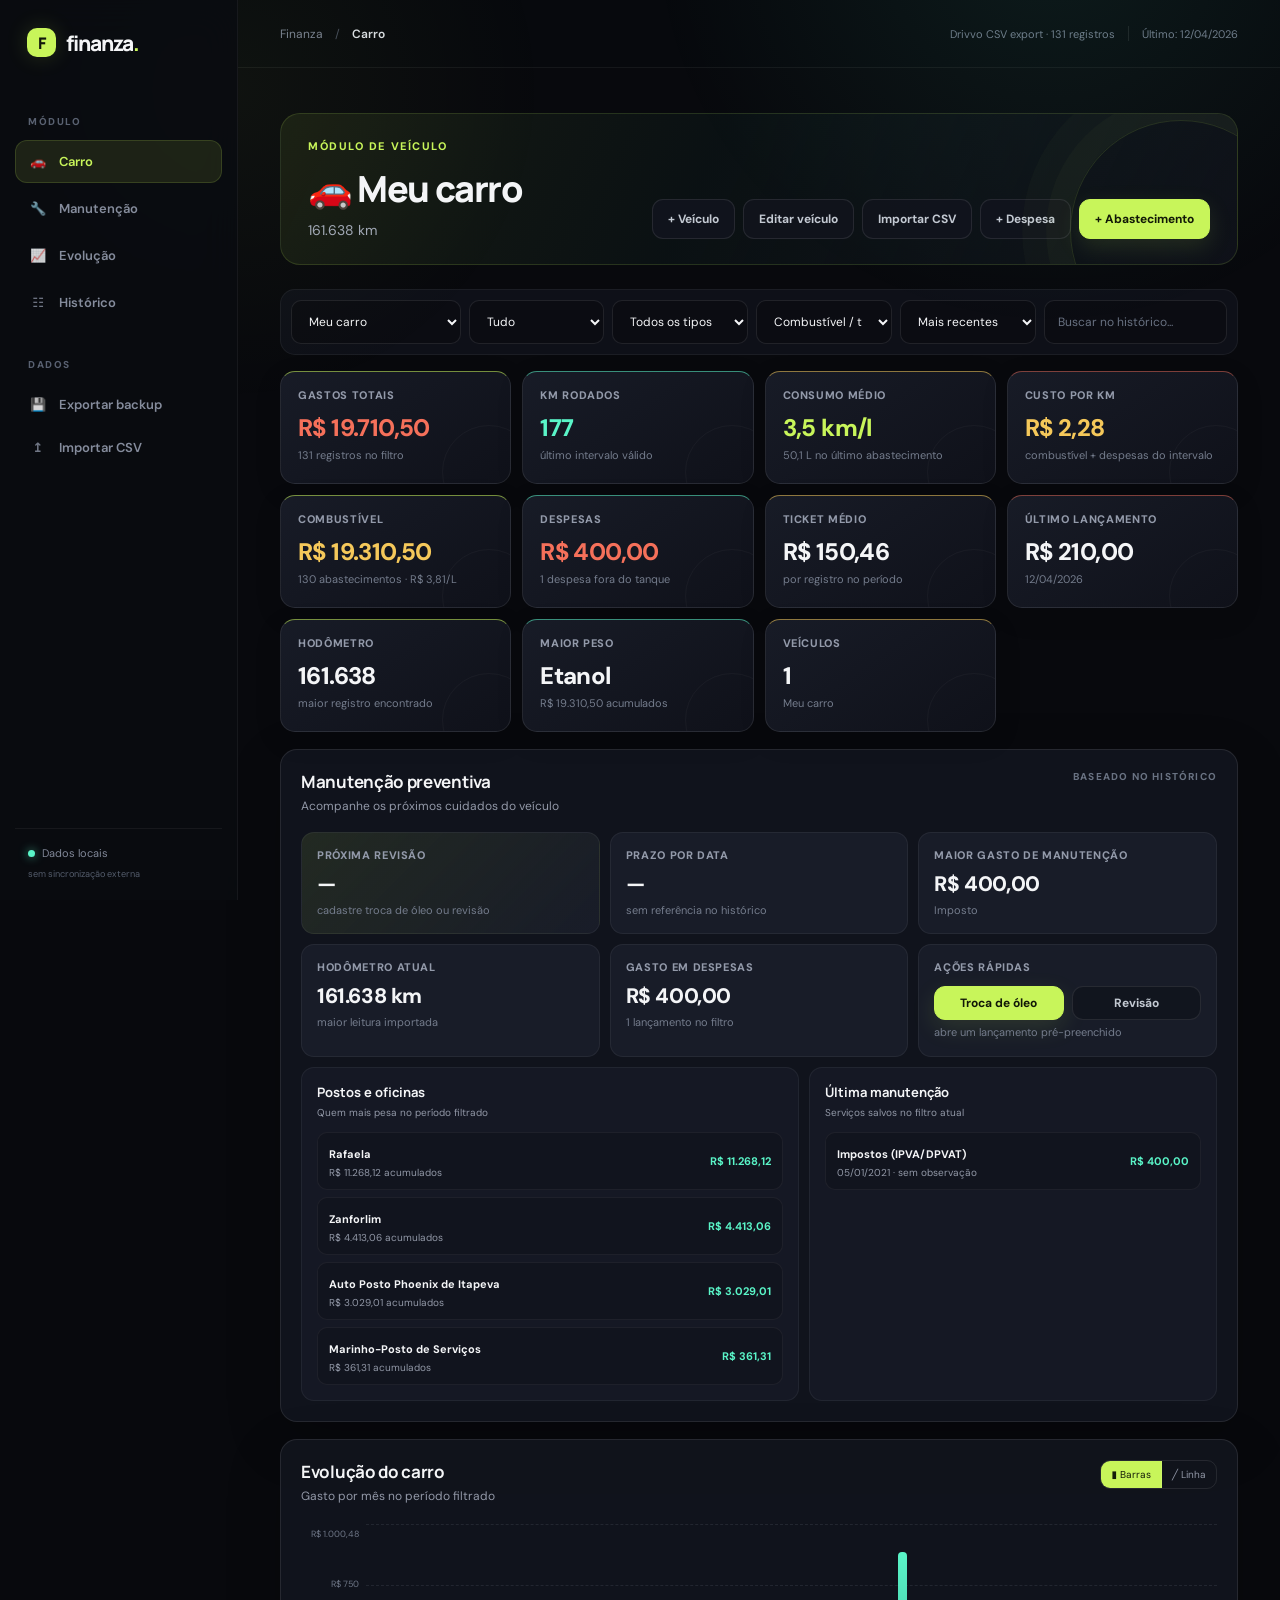
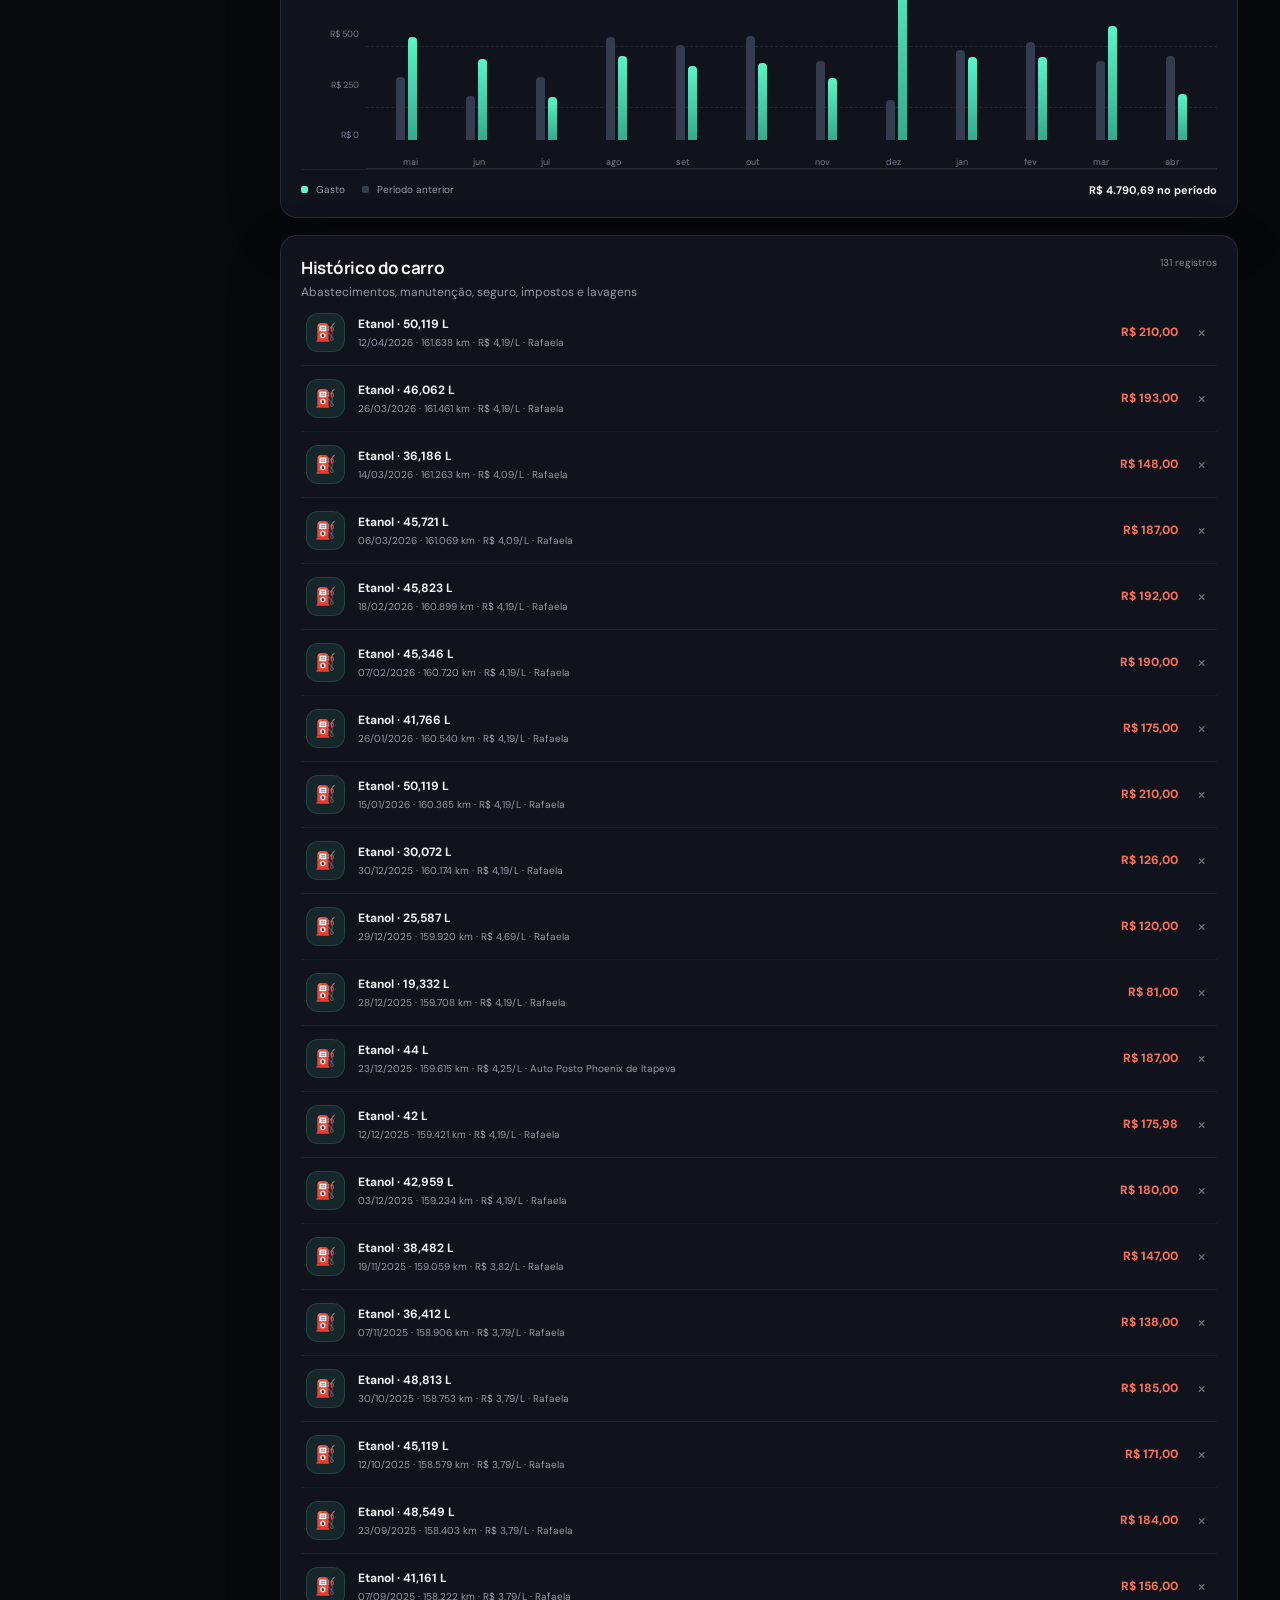
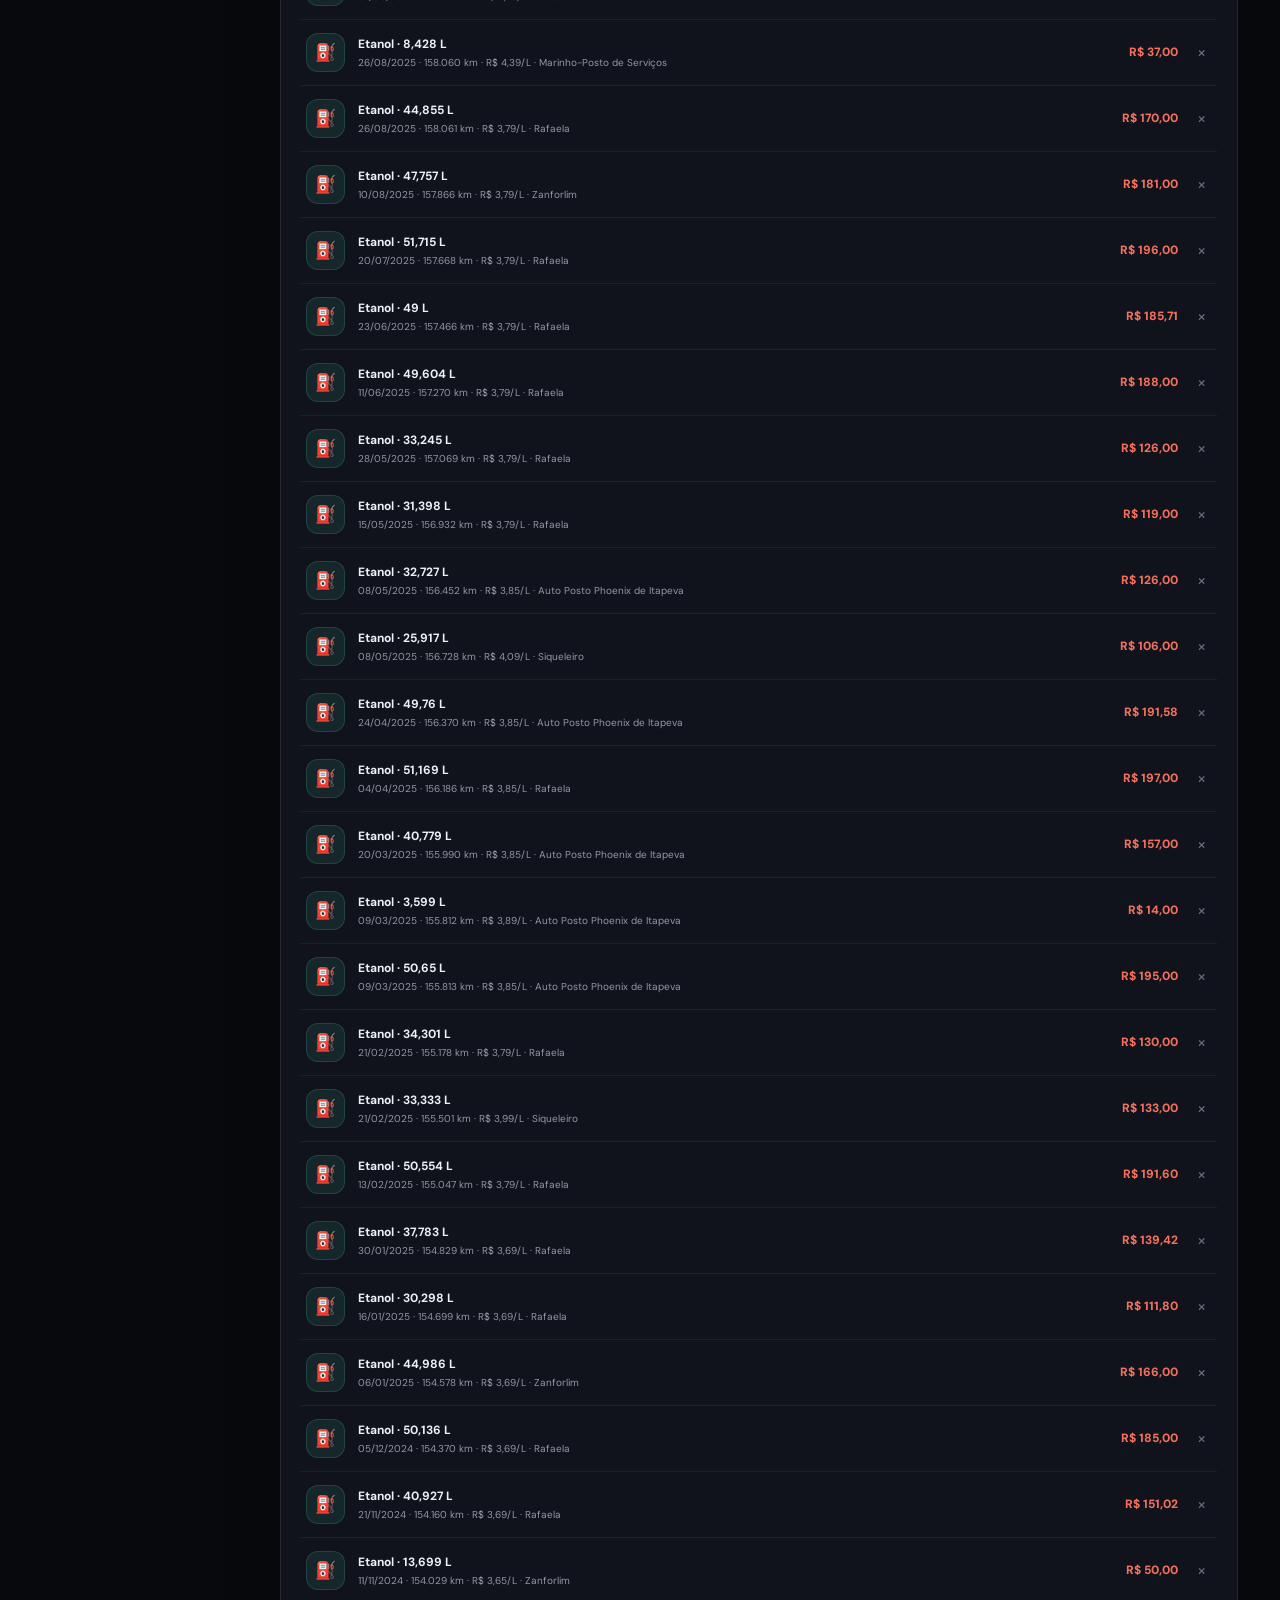
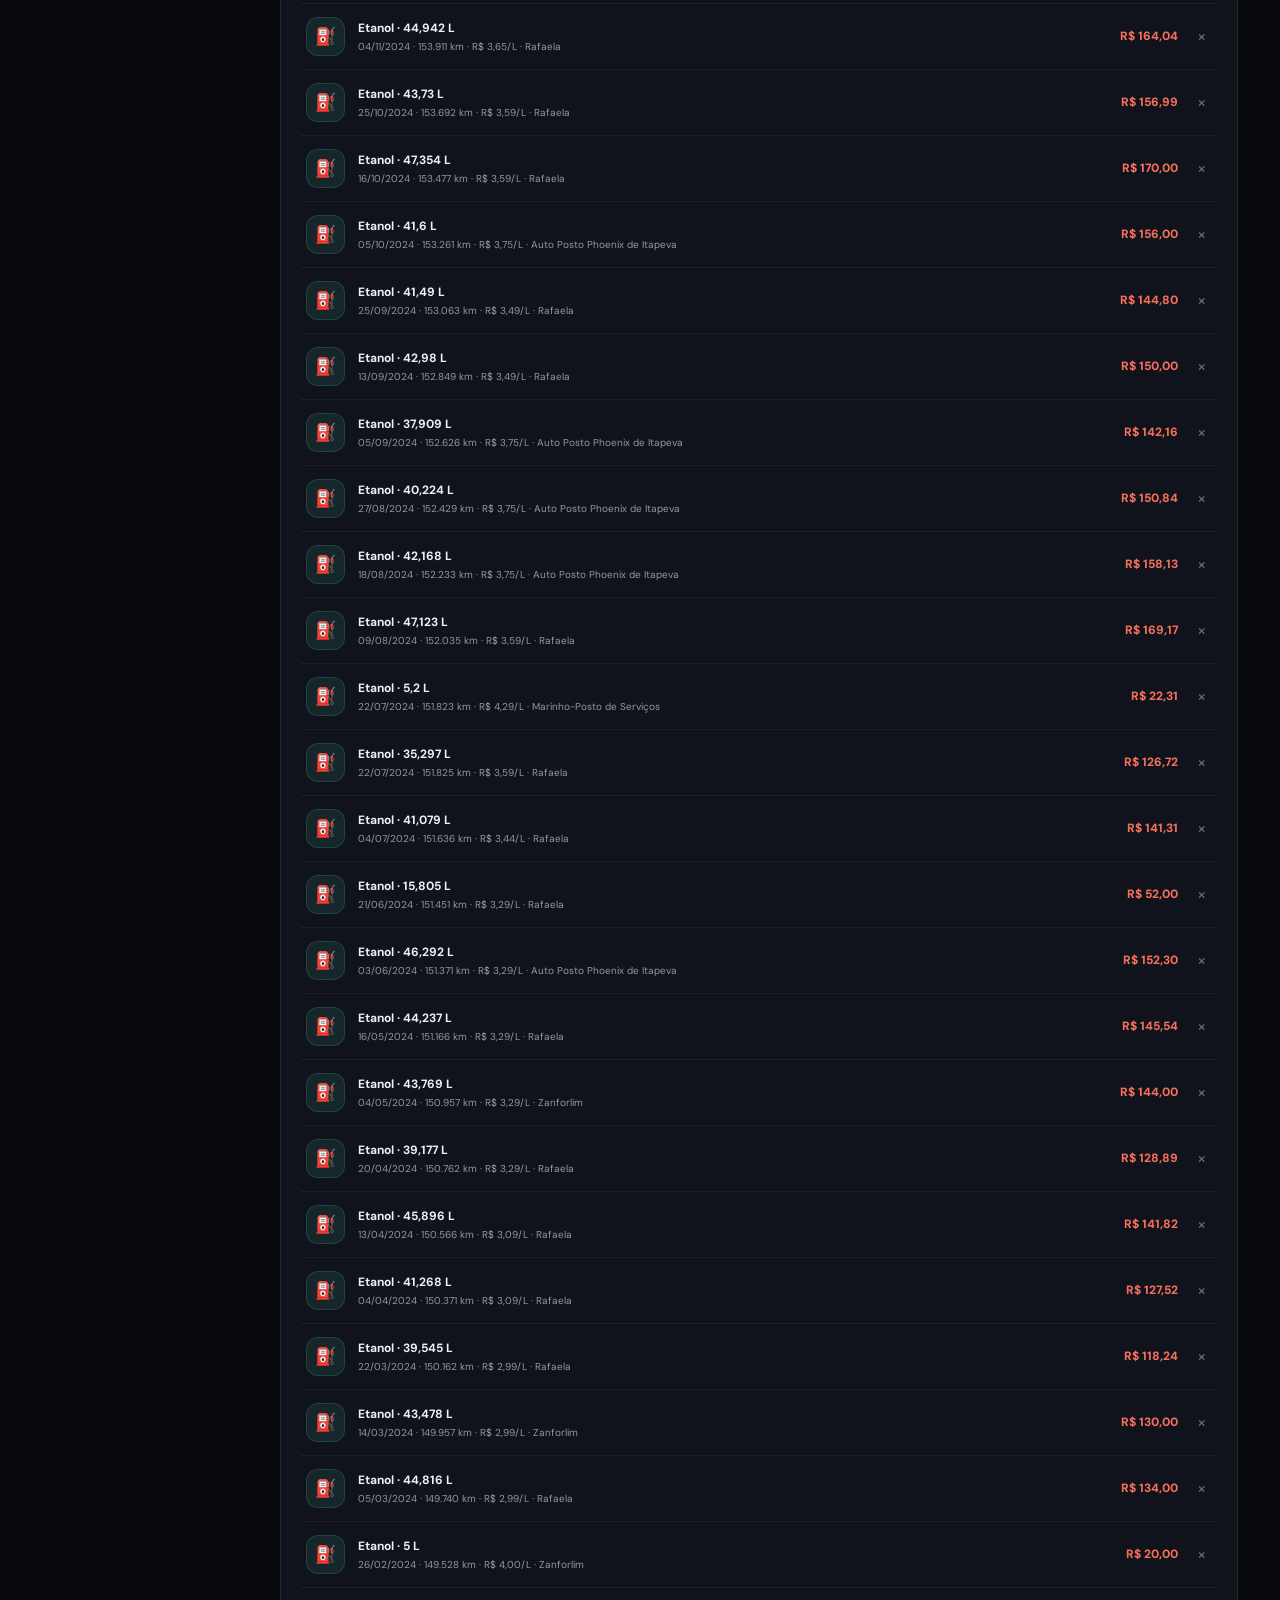
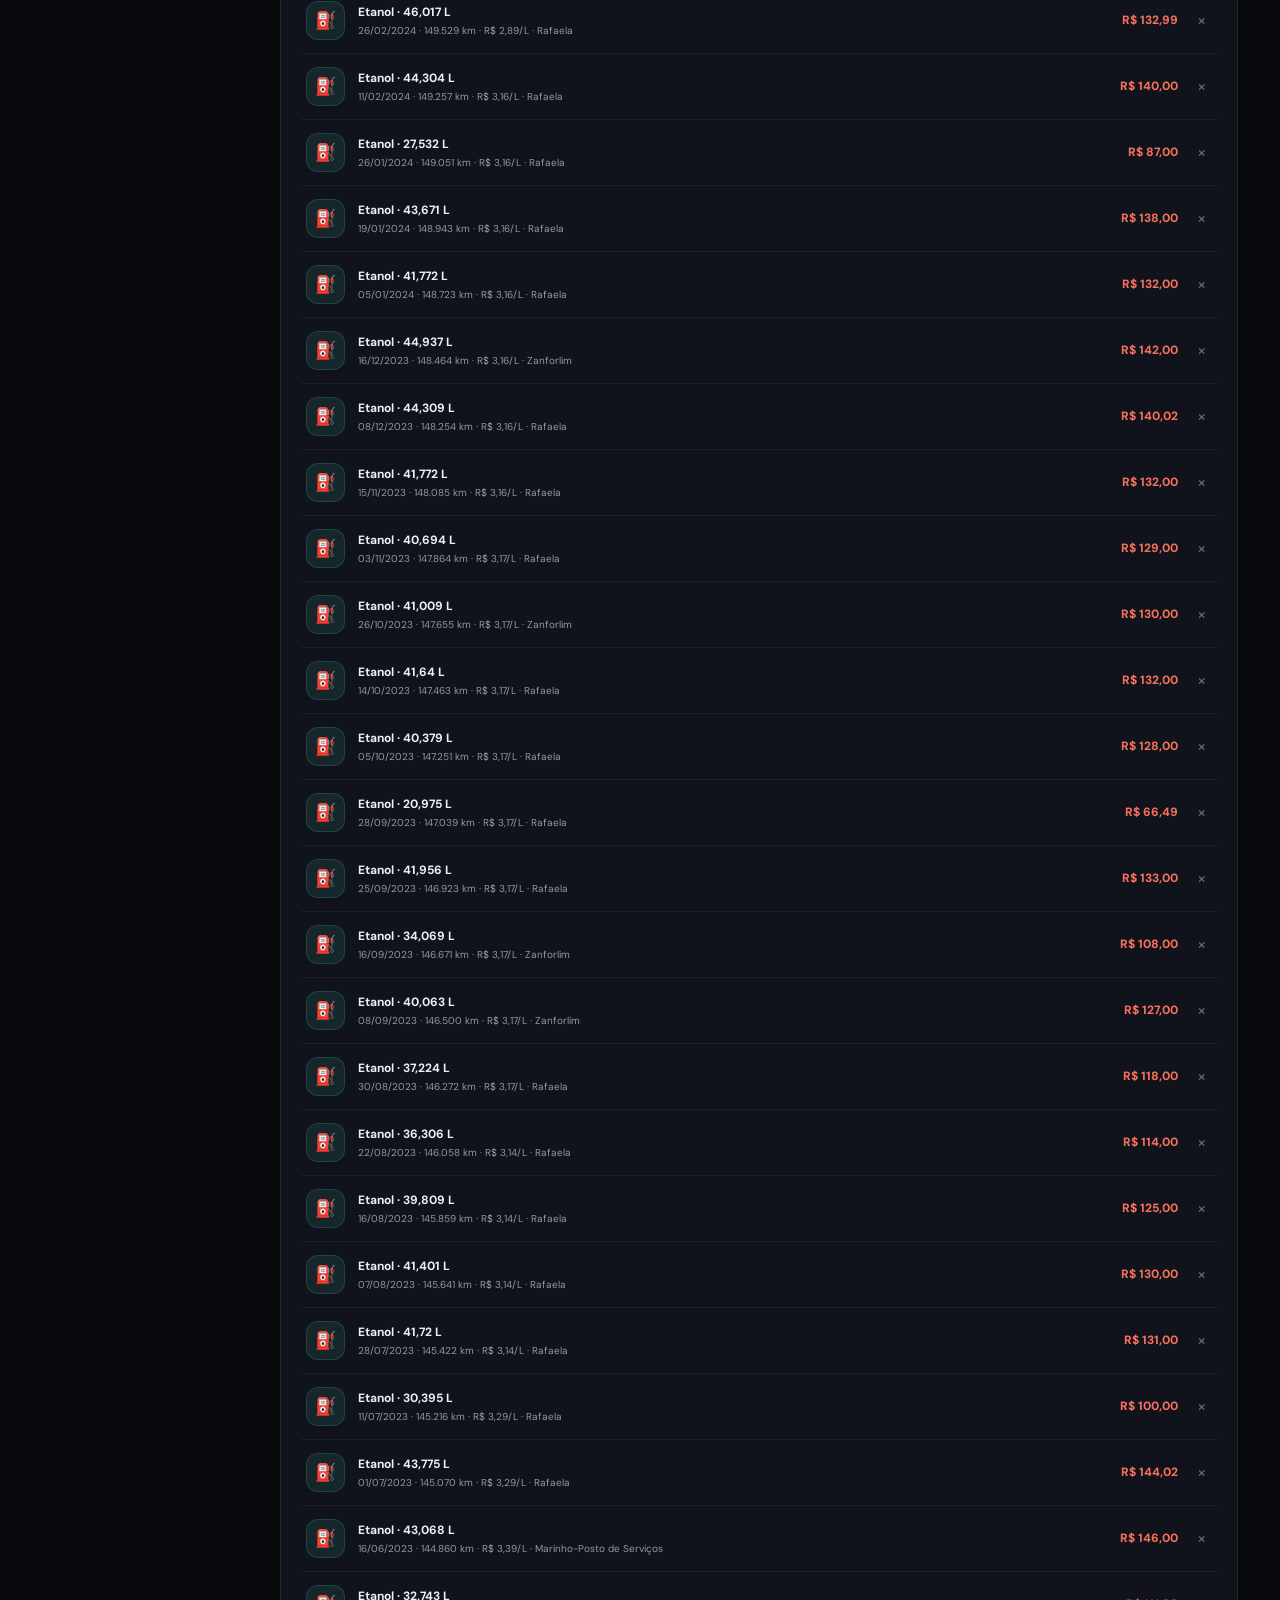
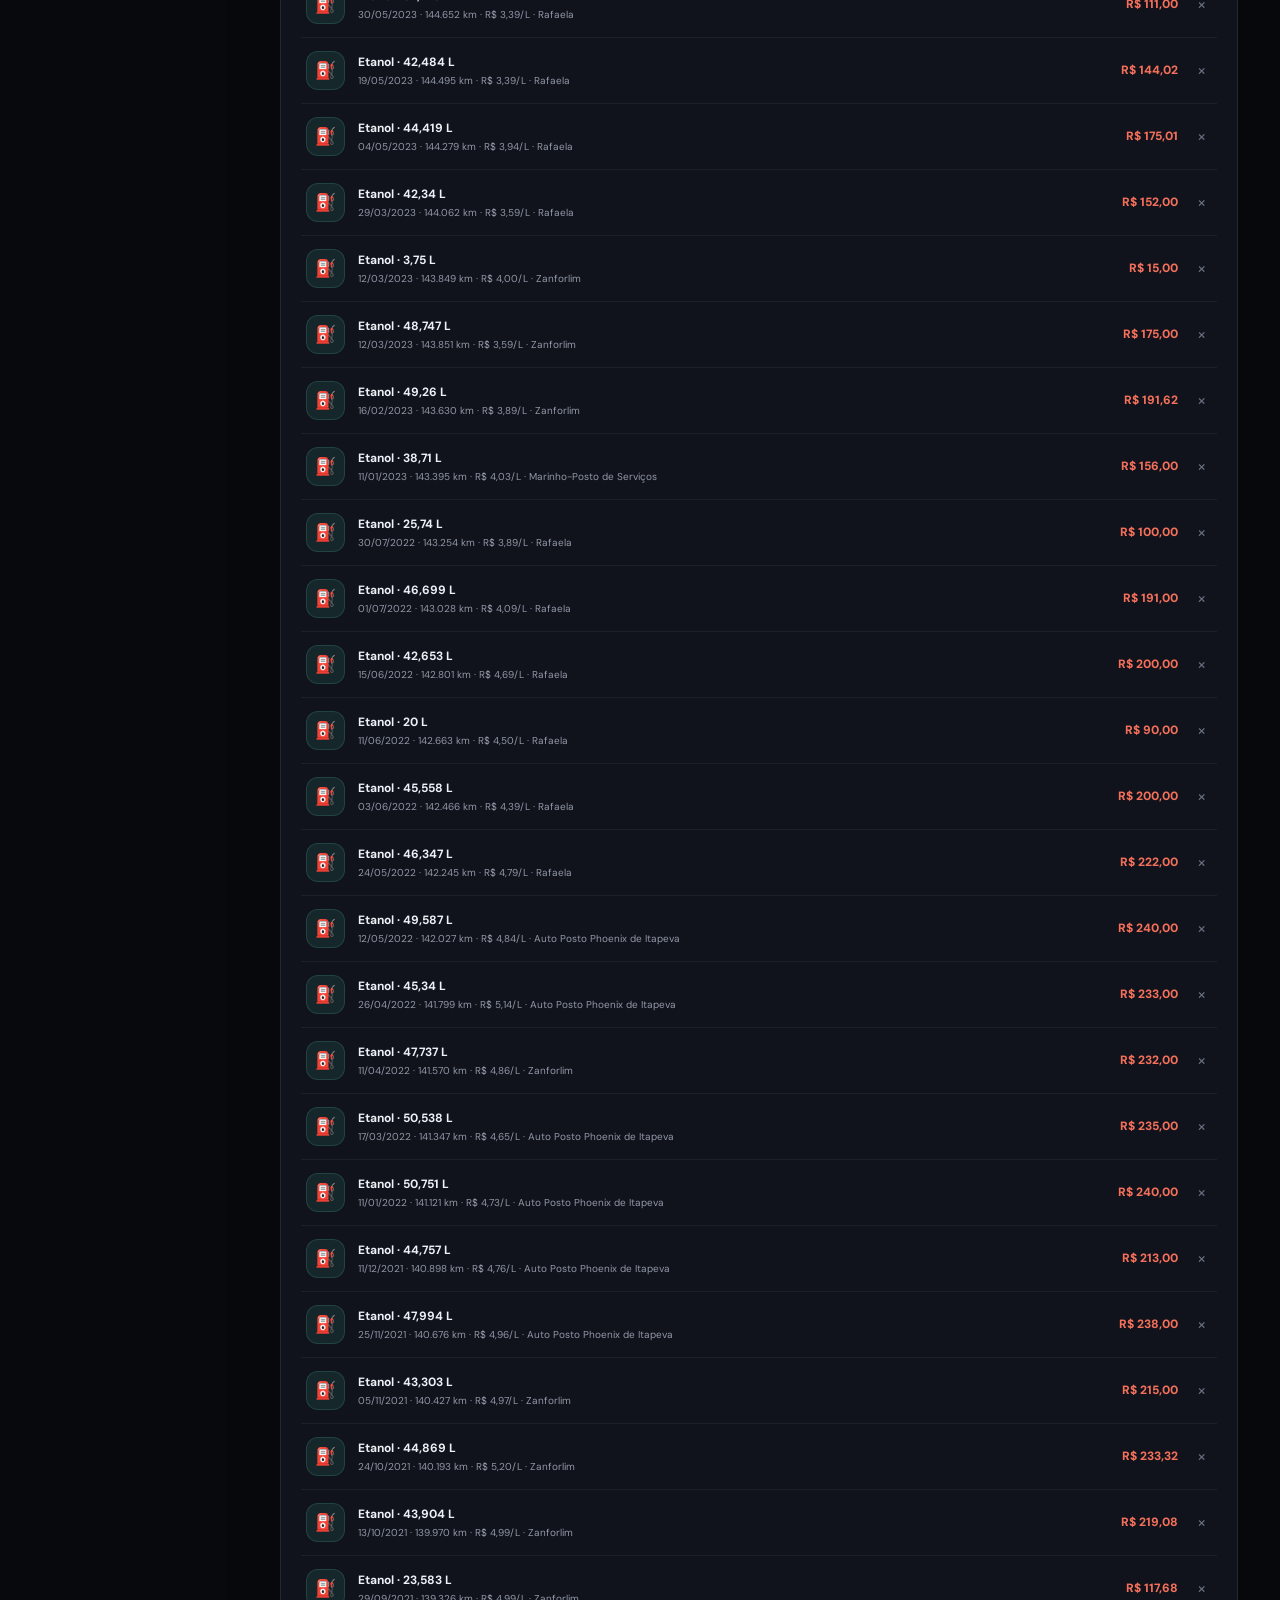
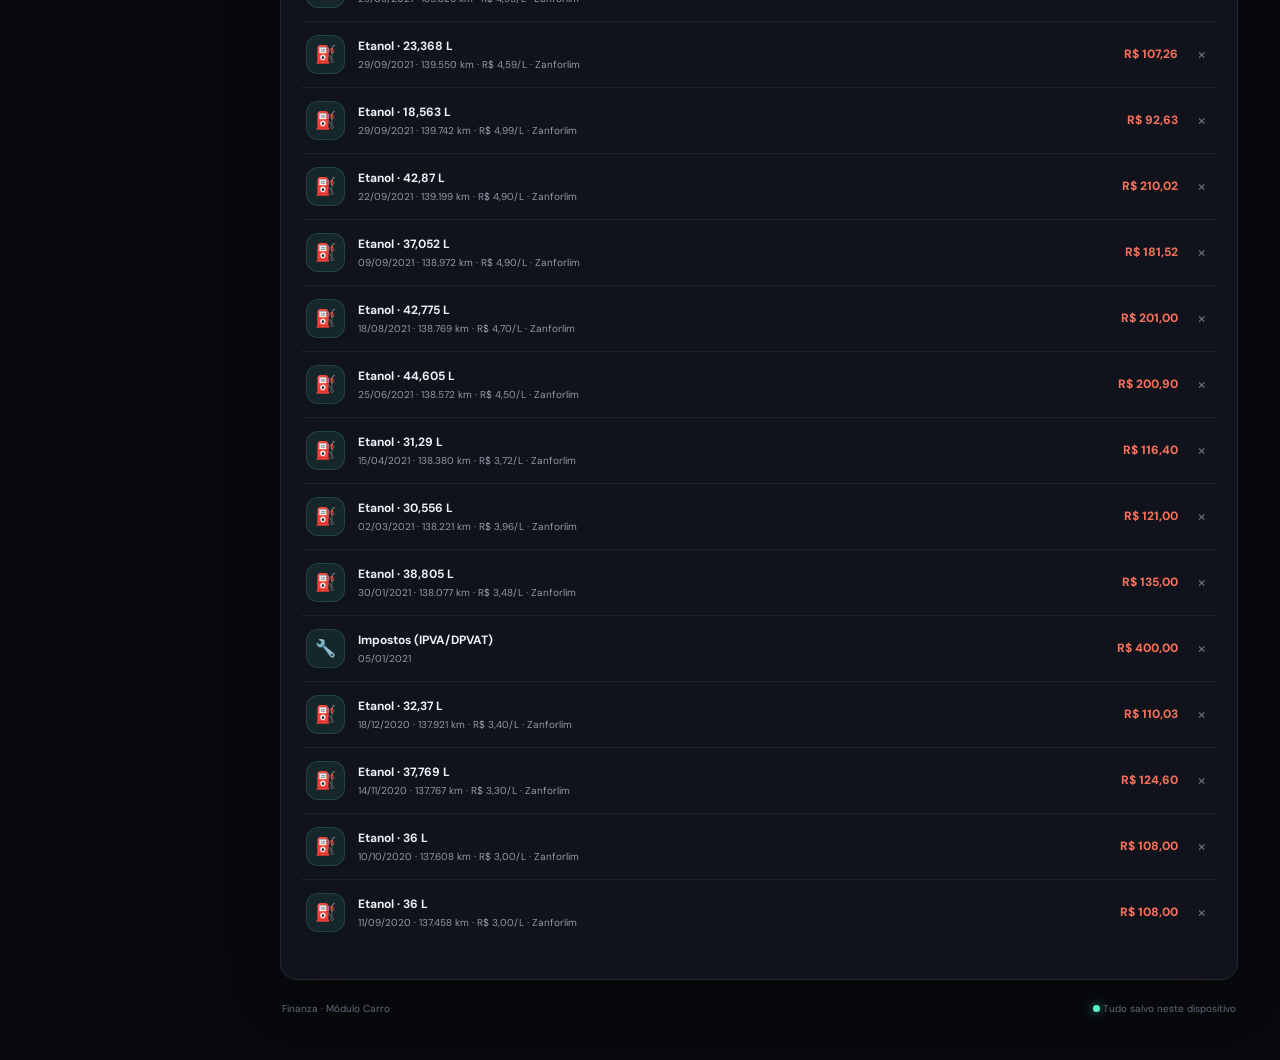
==== commit 85dad0be: "style: improve typography and hero design" ====
--- a/index.html
+++ b/index.html
@@ -5,7 +5,7 @@
   <meta name="viewport" content="width=device-width, initial-scale=1.0">
   <meta name="theme-color" content="#08090d">
   <title>Finanza · Carro</title>
-  <link rel="stylesheet" href="styles.css?v=68fe4e3">
+  <link rel="stylesheet" href="styles.css?v=ui2">
 </head>
 <body>
   <div class="app-shell">
@@ -47,7 +47,7 @@
 
   <div class="modal-overlay" id="carVehicleModal"><section class="modal small-modal" role="dialog" aria-modal="true" aria-labelledby="vehicleModalTitle"><button class="modal-close" data-close="carVehicleModal" aria-label="Fechar">×</button><div class="modal-eyebrow">VEÍCULO</div><h2 id="vehicleModalTitle">Novo veículo</h2><p class="modal-sub">Cadastre carro, moto ou qualquer veículo que você quer acompanhar.</p><input type="hidden" id="carVehicleId"><div class="form-grid"><label>Nome<input id="carVehicleName" type="text" placeholder="Ex.: Astra, Moto R3"></label><label>Placa<input id="carPlate" type="text" placeholder="ABC1D23"></label><label>Modelo / ano<input id="carModel" type="text" placeholder="Ex.: 2.0 2011"></label><label>Hodômetro atual<input id="carVehicleOdo" type="number" min="0"></label></div><div class="modal-actions"><button class="btn btn-danger" id="deleteVehicleButton">Excluir</button><button class="btn btn-ghost" data-close="carVehicleModal">Cancelar</button><button class="btn btn-primary" id="saveVehicleButton">Salvar veículo</button></div></section></div>
   <div class="toast" id="toast" role="status"></div>
-  <script src="data/real-data.js?v=68fe4e3"></script>
-  <script src="app.js?v=68fe4e3"></script>
+  <script src="data/real-data.js?v=ui2"></script>
+  <script src="app.js?v=ui2"></script>
 </body>
 </html>
--- a/styles.css
+++ b/styles.css
@@ -1,15 +1,15 @@
-@import url('https://fonts.googleapis.com/css2?family=DM+Sans:wght@400;500;600;700;800&family=Syne:wght@600;700;800&display=swap');
+@import url('https://fonts.googleapis.com/css2?family=DM+Sans:wght@400;500;600;700;800&family=Manrope:wght@500;600;700;800&display=swap');
 
 :root {
   --bg: #08090d; --bg2: #0d0f16; --sf: rgba(18,21,30,.92); --sf2: rgba(28,32,46,.72); --solid: #12151e;
   --bd: rgba(255,255,255,.09); --bd-soft: rgba(255,255,255,.055); --tx: #f4f5f7; --mt: #9298a7; --muted: #626979;
   --ac: #c8f55a; --ac2: #5af5c8; --warn: #f5c85a; --dan: #f5705a;
-  --font-ui: 'DM Sans', Inter, system-ui, sans-serif; --font-display: Syne, 'DM Sans', system-ui, sans-serif;
+  --font-ui: 'DM Sans', Inter, system-ui, sans-serif; --font-display: Manrope, 'DM Sans', system-ui, sans-serif;
   --shadow: 0 18px 55px rgba(0,0,0,.18);
 }
 * { box-sizing: border-box; }
 html { scroll-behavior: smooth; }
-body { margin: 0; color: var(--tx); background: var(--bg); font: 14px var(--font-ui); -webkit-font-smoothing: antialiased; }
+body { margin: 0; color: var(--tx); background: var(--bg); font: 15px var(--font-ui); -webkit-font-smoothing: antialiased; }
 body::before { content: ''; position: fixed; inset: 0; pointer-events: none; background: radial-gradient(circle at 82% -8%,rgba(90,245,200,.08),transparent 28%),radial-gradient(circle at 18% 10%,rgba(200,245,90,.045),transparent 24%); }
 button,input,select { font: inherit; } button,label { cursor: pointer; } a { color: inherit; text-decoration: none; }
 .app-shell { min-height: 100vh; display: flex; }
@@ -33,16 +33,17 @@
 .crumb { color: #777f90; font-size: 12px; } .crumb span { padding: 0 9px; color: #444b5a; } .crumb strong { color: #d9dde3; font-weight: 600; }
 .top-meta { display: flex; align-items: center; gap: 13px; color: #6f7787; font-size: 11px; } .top-divider { width: 1px; height: 15px; background: var(--bd); } .mobile-menu { display: none; }
 .page-wrap { width: min(1480px,100%); margin: auto; padding: 45px 42px 30px; }
-.page-head { display: flex; align-items: flex-end; justify-content: space-between; gap: 28px; margin-bottom: 28px; }
-.eyebrow,.modal-eyebrow { margin-bottom: 10px; color: var(--ac); font-size: 10px; font-weight: 800; letter-spacing: 1.7px; }
-.page-head h1 { margin: 0 0 7px; font: 800 32px var(--font-display); letter-spacing: -1.6px; } .page-head p { margin: 0; color: var(--mt); font-size: 13px; }
+.page-head { position: relative; display: flex; align-items: flex-end; justify-content: space-between; gap: 28px; padding: 25px 27px; margin-bottom: 24px; overflow: hidden; background: linear-gradient(115deg,rgba(200,245,90,.08),rgba(90,245,200,.035) 44%,rgba(18,21,30,.7)); border: 1px solid rgba(200,245,90,.14); border-radius: 20px; }
+.page-head::after { content: ''; position: absolute; right: -55px; bottom: -78px; width: 220px; height: 220px; border: 1px solid rgba(200,245,90,.13); border-radius: 50%; box-shadow: 0 0 0 24px rgba(200,245,90,.025),0 0 0 48px rgba(200,245,90,.018); pointer-events: none; }
+.eyebrow,.modal-eyebrow { margin-bottom: 11px; color: var(--ac); font-size: 11px; font-weight: 800; letter-spacing: 1.55px; }
+.page-head h1 { position: relative; z-index: 1; margin: 0 0 8px; font: 800 36px var(--font-display); letter-spacing: -1.4px; } .page-head p { position: relative; z-index: 1; margin: 0; color: #a2a9b6; font-size: 14px; }
 .car-actions { display: flex; justify-content: flex-end; flex-wrap: wrap; gap: 8px; }
-.btn { padding: 10px 14px; color: #c3c9d2; background: var(--sf); border: 1px solid var(--bd); border-radius: 11px; font-size: 11px; font-weight: 700; white-space: nowrap; transition: .18s ease; }
+.btn { padding: 11px 15px; color: #c3c9d2; background: var(--sf); border: 1px solid var(--bd); border-radius: 11px; font-size: 12px; font-weight: 700; white-space: nowrap; transition: .18s ease; }
 .btn:hover { color: var(--tx); background: #202534; border-color: rgba(255,255,255,.19); transform: translateY(-1px); }
 .btn-primary { color: #121807; background: var(--ac); border-color: var(--ac); box-shadow: 0 8px 24px rgba(200,245,90,.12); } .btn-primary:hover { color: #121807; background: #d7fb79; border-color: #d7fb79; }
 .btn-danger { color: var(--dan); background: rgba(245,112,90,.08); border-color: rgba(245,112,90,.3); }
 .filterbar { display: grid; grid-template-columns: 1.25fr repeat(4,1fr) 1.35fr; gap: 8px; padding: 10px; margin-bottom: 16px; background: rgba(18,21,30,.68); border: 1px solid var(--bd-soft); border-radius: 15px; }
-.filterbar select,.filterbar input,.custom-range input,.form-grid input,.form-grid select,.modal>label input,.modal>label select { width: 100%; min-width: 0; height: 42px; padding: 0 12px; color: var(--tx); background: rgba(8,9,13,.42); border: 1px solid var(--bd); border-radius: 10px; outline: 0; font-size: 11px; transition: .18s ease; }
+.filterbar select,.filterbar input,.custom-range input,.form-grid input,.form-grid select,.modal>label input,.modal>label select { width: 100%; min-width: 0; height: 44px; padding: 0 13px; color: var(--tx); background: rgba(8,9,13,.42); border: 1px solid var(--bd); border-radius: 10px; outline: 0; font-size: 12px; transition: .18s ease; }
 .filterbar select:focus,.filterbar input:focus,.custom-range input:focus,.form-grid input:focus,.form-grid select:focus,.modal>label input:focus,.modal>label select:focus { border-color: var(--ac2); box-shadow: 0 0 0 3px rgba(90,245,200,.09); }
 .filterbar input::placeholder,.modal input::placeholder { color: #687181; }
 .custom-range { display: none; grid-template-columns: 170px 25px 170px; align-items: center; justify-content: end; gap: 7px; margin: -7px 0 16px; color: var(--mt); font-size: 11px; } .custom-range.open { display: grid; }
@@ -50,13 +51,13 @@
 .insight-card { position: relative; min-height: 113px; overflow: hidden; padding: 16px 17px; background: linear-gradient(145deg,rgba(25,29,41,.94),rgba(16,18,27,.94)); border: 1px solid var(--bd); border-radius: 15px; box-shadow: 0 8px 28px rgba(0,0,0,.1); }
 .insight-card::after { content: ''; position: absolute; right: -26px; bottom: -36px; width: 92px; height: 92px; border: 1px solid rgba(255,255,255,.035); border-radius: 50%; }
 .insight-card:nth-child(4n+1) { border-top-color: rgba(200,245,90,.55); } .insight-card:nth-child(4n+2) { border-top-color: rgba(90,245,200,.55); } .insight-card:nth-child(4n+3) { border-top-color: rgba(245,200,90,.55); } .insight-card:nth-child(4n+4) { border-top-color: rgba(245,112,90,.48); }
-.insight-k,.maintenance-k { color: #939aaa; font-size: 10px; font-weight: 800; letter-spacing: .7px; text-transform: uppercase; }
-.insight-v { position: relative; z-index: 1; overflow: hidden; margin-top: 10px; color: var(--tx); font-size: 22px; font-weight: 800; letter-spacing: -.7px; text-overflow: ellipsis; white-space: nowrap; }
+.insight-k,.maintenance-k { color: #939aaa; font-size: 11px; font-weight: 800; letter-spacing: .65px; text-transform: uppercase; }
+.insight-v { position: relative; z-index: 1; overflow: hidden; margin-top: 10px; color: var(--tx); font-size: 24px; font-weight: 800; letter-spacing: -.6px; text-overflow: ellipsis; white-space: nowrap; }
 .insight-v.ac { color: var(--ac); } .insight-v.ac2 { color: var(--ac2); } .insight-v.warn { color: var(--warn); } .insight-v.dan { color: var(--dan); }
-.cc { margin-top: 5px; color: #747c8c; font-size: 10px; line-height: 1.4; }
+.cc { margin-top: 5px; color: #747c8c; font-size: 11px; line-height: 1.4; }
 .panel { padding: 20px; margin-bottom: 17px; background: var(--sf); border: 1px solid var(--bd); border-radius: 17px; box-shadow: var(--shadow); }
-.panel-head { display: flex; align-items: flex-start; justify-content: space-between; gap: 15px; } .panel-title { font: 700 16px var(--font-display); letter-spacing: -.4px; } .panel-sub { margin-top: 5px; color: var(--mt); font-size: 11px; } .panel-kicker { color: #697282; font-size: 9px; font-weight: 800; letter-spacing: 1.3px; }
-.maintenance-grid { display: grid; grid-template-columns: repeat(3,1fr); gap: 10px; margin-top: 18px; } .maintenance-card { min-height: 98px; padding: 15px; background: var(--sf2); border: 1px solid var(--bd-soft); border-radius: 13px; } .maintenance-card:first-child { background: linear-gradient(135deg,rgba(200,245,90,.1),rgba(28,32,46,.7)); } .maintenance-v { margin-top: 8px; font-size: 20px; font-weight: 800; letter-spacing: -.5px; }
+.panel-head { display: flex; align-items: flex-start; justify-content: space-between; gap: 15px; } .panel-title { font: 700 17px var(--font-display); letter-spacing: -.3px; } .panel-sub { margin-top: 5px; color: var(--mt); font-size: 12px; } .panel-kicker { color: #697282; font-size: 10px; font-weight: 800; letter-spacing: 1.2px; }
+.maintenance-grid { display: grid; grid-template-columns: repeat(3,1fr); gap: 10px; margin-top: 18px; } .maintenance-card { min-height: 98px; padding: 15px; background: var(--sf2); border: 1px solid var(--bd-soft); border-radius: 13px; } .maintenance-card:first-child { background: linear-gradient(135deg,rgba(200,245,90,.1),rgba(28,32,46,.7)); } .maintenance-v { margin-top: 8px; font-size: 21px; font-weight: 800; letter-spacing: -.4px; }
 .maintenance-actions { display: flex; flex-wrap: wrap; gap: 8px; margin-top: 12px; } .maintenance-actions .btn { flex: 1; min-width: 105px; padding: 8px 10px; }
 .maintenance-lower { display: grid; grid-template-columns: 1.1fr .9fr; gap: 10px; margin-top: 10px; } .sub-panel { padding: 15px; background: rgba(28,32,46,.48); border: 1px solid var(--bd-soft); border-radius: 13px; } .sub-panel h4 { margin: 0; font: 700 13px var(--font-display); } .sub-panel p { margin: 5px 0 0; color: var(--mt); font-size: 10px; }
 .vendor-list { display: grid; gap: 7px; margin-top: 13px; } .vendor-row { display: flex; align-items: center; justify-content: space-between; gap: 12px; padding: 10px 11px; background: rgba(8,9,13,.25); border: 1px solid var(--bd-soft); border-radius: 10px; } .vendor-row strong { font-size: 11px; } .vendor-row span { display: block; margin-top: 3px; color: var(--mt); font-size: 10px; } .vendor-row>b { color: var(--ac2); font-size: 11px; white-space: nowrap; }
@@ -67,7 +68,7 @@
 .line-point { align-self: flex-start; width: 8px; height: 8px; margin-top: calc(var(--pos) * 1%); background: var(--ac); border: 2px solid #10131a; border-radius: 50%; box-shadow: 0 0 0 2px rgba(200,245,90,.2); transform: translateY(-50%); }
 .chart-labels { position: absolute; right: 9px; bottom: 0; left: 9px; display: flex; justify-content: space-around; color: #6e7686; font-size: 9px; } .chart-legend { display: flex; align-items: center; gap: 17px; padding-top: 13px; color: var(--mt); border-top: 1px solid var(--bd-soft); font-size: 10px; } .chart-legend i { display: inline-block; width: 7px; height: 7px; margin-right: 5px; border-radius: 2px; } .legend-current { background: var(--ac2); } .legend-previous { background: #343b4c; } .chart-legend strong { margin-left: auto; color: var(--tx); font-size: 11px; }
 .history-panel { padding-bottom: 12px; } .result-count { color: #7c8493; font-size: 10px; } .car-row { display: flex; align-items: center; gap: 13px; padding: 13px 5px; border-bottom: 1px solid var(--bd-soft); } .car-row:last-child { border-bottom: 0; } .car-ico { display: grid; place-items: center; flex: none; width: 39px; height: 39px; background: rgba(90,245,200,.09); border: 1px solid rgba(90,245,200,.14); border-radius: 12px; font-size: 17px; } .car-info { flex: 1; min-width: 0; } .car-name { overflow: hidden; color: #edf0f4; font-size: 12px; font-weight: 700; text-overflow: ellipsis; white-space: nowrap; } .car-meta { overflow: hidden; margin-top: 4px; color: var(--mt); font-size: 10px; text-overflow: ellipsis; white-space: nowrap; } .car-amt { color: var(--dan); font-size: 12px; font-weight: 800; white-space: nowrap; } .car-delete { padding: 6px; color: #687181; background: transparent; border: 0; font-size: 17px; } .car-delete:hover { color: var(--dan); } .empty { padding: 40px 20px; color: var(--mt); font-size: 11px; text-align: center; } .import-status { min-height: 18px; margin-top: 4px; color: var(--mt); font-size: 11px; text-align: right; } .import-status.success { color: var(--ac2); } .import-status.error { color: var(--dan); } .footer { display: flex; justify-content: space-between; padding: 5px 2px 15px; color: #626979; font-size: 10px; }
-.modal-overlay { position: fixed; inset: 0; z-index: 30; display: none; align-items: center; justify-content: center; padding: 20px; background: rgba(3,4,7,.78); backdrop-filter: blur(12px); } .modal-overlay.open { display: flex; } .modal { position: relative; width: min(680px,100%); max-height: calc(100vh - 40px); overflow: auto; padding: 27px; background: #151925; border: 1px solid rgba(255,255,255,.13); border-radius: 19px; box-shadow: 0 28px 100px rgba(0,0,0,.52); } .small-modal { width: min(620px,100%); } .modal-close { position: absolute; top: 16px; right: 18px; padding: 2px 7px; color: #858c9c; background: transparent; border: 0; font-size: 24px; line-height: 1; } .modal-close:hover { color: var(--tx); } .modal h2 { margin: 8px 0 5px; font: 800 23px var(--font-display); letter-spacing: -.8px; } .modal-sub { margin: 0 0 21px; color: var(--mt); font-size: 11px; } .type-toggle { display: flex; gap: 8px; margin-bottom: 18px; } .type-btn { flex: 1; padding: 11px; color: var(--mt); background: rgba(8,9,13,.35); border: 1px solid var(--bd); border-radius: 11px; font-size: 11px; font-weight: 800; } .type-btn.active { color: var(--ac); background: rgba(200,245,90,.1); border-color: rgba(200,245,90,.5); } .form-grid { display: grid; grid-template-columns: repeat(2,1fr); gap: 13px; margin-bottom: 14px; } .modal label { display: grid; gap: 7px; margin-bottom: 14px; color: #b5bdc9; font-size: 10px; font-weight: 700; } .modal label input,.modal label select { width: 100%; } .modal-actions { display: flex; justify-content: flex-end; gap: 8px; padding-top: 16px; margin-top: 6px; border-top: 1px solid var(--bd-soft); } .toast { position: fixed; bottom: 25px; left: 50%; z-index: 40; padding: 11px 16px; color: #11170b; background: var(--ac); border-radius: 11px; box-shadow: 0 10px 35px rgba(0,0,0,.35); font-size: 11px; font-weight: 800; opacity: 0; pointer-events: none; transform: translate(-50%,18px); transition: .2s ease; } .toast.show { opacity: 1; transform: translate(-50%,0); }
+.modal-overlay { position: fixed; inset: 0; z-index: 30; display: none; align-items: center; justify-content: center; padding: 20px; background: rgba(3,4,7,.78); backdrop-filter: blur(12px); } .modal-overlay.open { display: flex; } .modal { position: relative; width: min(680px,100%); max-height: calc(100vh - 40px); overflow: auto; padding: 27px; background: #151925; border: 1px solid rgba(255,255,255,.13); border-radius: 19px; box-shadow: 0 28px 100px rgba(0,0,0,.52); } .small-modal { width: min(620px,100%); } .modal-close { position: absolute; top: 16px; right: 18px; padding: 2px 7px; color: #858c9c; background: transparent; border: 0; font-size: 24px; line-height: 1; } .modal-close:hover { color: var(--tx); } .modal h2 { margin: 8px 0 5px; font: 800 24px var(--font-display); letter-spacing: -.6px; } .modal-sub { margin: 0 0 21px; color: var(--mt); font-size: 12px; } .type-toggle { display: flex; gap: 8px; margin-bottom: 18px; } .type-btn { flex: 1; padding: 11px; color: var(--mt); background: rgba(8,9,13,.35); border: 1px solid var(--bd); border-radius: 11px; font-size: 12px; font-weight: 800; } .type-btn.active { color: var(--ac); background: rgba(200,245,90,.1); border-color: rgba(200,245,90,.5); } .form-grid { display: grid; grid-template-columns: repeat(2,1fr); gap: 13px; margin-bottom: 14px; } .modal label { display: grid; gap: 7px; margin-bottom: 14px; color: #b5bdc9; font-size: 11px; font-weight: 700; } .modal label input,.modal label select { width: 100%; } .modal-actions { display: flex; justify-content: flex-end; gap: 8px; padding-top: 16px; margin-top: 6px; border-top: 1px solid var(--bd-soft); } .toast { position: fixed; bottom: 25px; left: 50%; z-index: 40; padding: 11px 16px; color: #11170b; background: var(--ac); border-radius: 11px; box-shadow: 0 10px 35px rgba(0,0,0,.35); font-size: 12px; font-weight: 800; opacity: 0; pointer-events: none; transform: translate(-50%,18px); transition: .2s ease; } .toast.show { opacity: 1; transform: translate(-50%,0); }
 @media (max-width:1180px) { .sidebar { width: 215px; } .main { margin-left: 215px; } .topbar { padding: 0 28px; } .page-wrap { padding-right: 28px; padding-left: 28px; } .filterbar { grid-template-columns: repeat(3,1fr); } .filterbar input { grid-column: span 3; } .insight-grid { grid-template-columns: repeat(3,1fr); } }
-@media (max-width:780px) { .sidebar { left: -240px; width: 228px; transition: left .2s ease; } .sidebar.open { left: 0; } .main { margin-left: 0; } .topbar { height: 60px; padding: 0 17px; } .mobile-menu { display: block; padding: 3px 9px 3px 0; color: var(--mt); background: transparent; border: 0; font-size: 20px; } .top-meta { display: none; } .page-wrap { padding: 30px 15px 22px; } .page-head { display: block; margin-bottom: 21px; } .page-head h1 { font-size: 28px; } .car-actions { justify-content: stretch; margin-top: 19px; } .car-actions .btn { flex: 1; } .filterbar { grid-template-columns: 1fr 1fr; padding: 8px; } .filterbar input { grid-column: span 2; } .insight-grid { grid-template-columns: repeat(2,1fr); gap: 8px; } .insight-card { min-height: 105px; padding: 14px; } .insight-v { font-size: 18px; } .maintenance-grid,.maintenance-lower { grid-template-columns: 1fr; } .chart-legend { flex-wrap: wrap; gap: 9px; } .chart-legend strong { width: 100%; margin-left: 0; } .footer { display: block; line-height: 1.9; } .footer span { display: block; } }
+@media (max-width:780px) { .sidebar { left: -240px; width: 228px; transition: left .2s ease; } .sidebar.open { left: 0; } .main { margin-left: 0; } .topbar { height: 60px; padding: 0 17px; } .mobile-menu { display: block; padding: 3px 9px 3px 0; color: var(--mt); background: transparent; border: 0; font-size: 20px; } .top-meta { display: none; } .page-wrap { padding: 25px 15px 22px; } .page-head { display: block; padding: 22px 19px; margin-bottom: 19px; } .page-head h1 { font-size: 30px; } .car-actions { position: relative; z-index: 1; justify-content: stretch; margin-top: 19px; } .car-actions .btn { flex: 1; } .filterbar { grid-template-columns: 1fr 1fr; padding: 8px; } .filterbar input { grid-column: span 2; } .insight-grid { grid-template-columns: repeat(2,1fr); gap: 8px; } .insight-card { min-height: 105px; padding: 14px; } .insight-v { font-size: 20px; } .maintenance-grid,.maintenance-lower { grid-template-columns: 1fr; } .chart-legend { flex-wrap: wrap; gap: 9px; } .chart-legend strong { width: 100%; margin-left: 0; } .footer { display: block; line-height: 1.9; } .footer span { display: block; } }
 @media (max-width:490px) { .page-head h1 { font-size: 25px; } .car-actions .btn { min-width: 0; padding-right: 8px; padding-left: 8px; } .filterbar { grid-template-columns: 1fr; } .filterbar input { grid-column: auto; } .custom-range { grid-template-columns: 1fr 18px 1fr; } .panel { padding: 16px 13px; border-radius: 15px; } .panel-head { gap: 8px; } .panel-kicker { display: none; } .chart-shell { height: 215px; } .chart-axis { width: 53px; } .form-grid { grid-template-columns: 1fr; gap: 0; } .modal { padding: 23px 17px; } .modal-actions { flex-wrap: wrap; } .modal-actions .btn { flex: 1; } .car-row { align-items: flex-start; gap: 9px; } .car-amt { font-size: 11px; } }
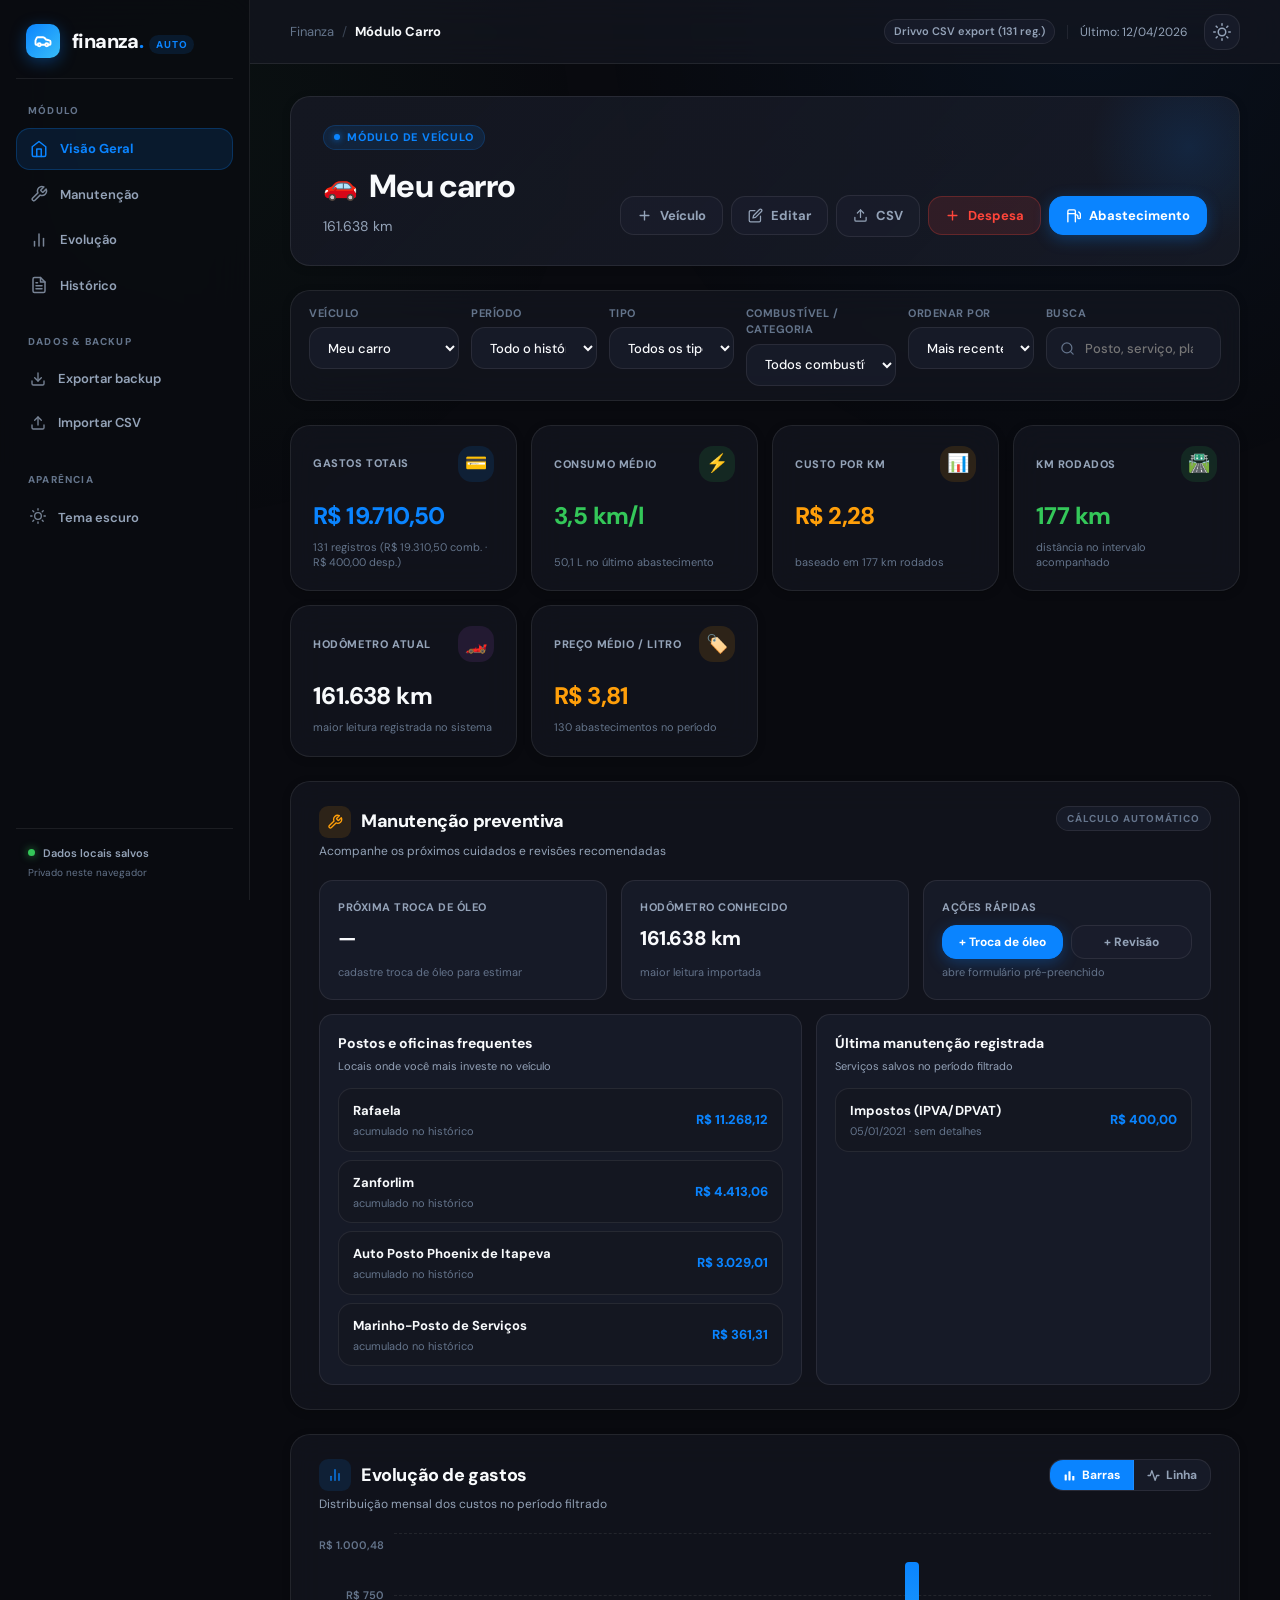
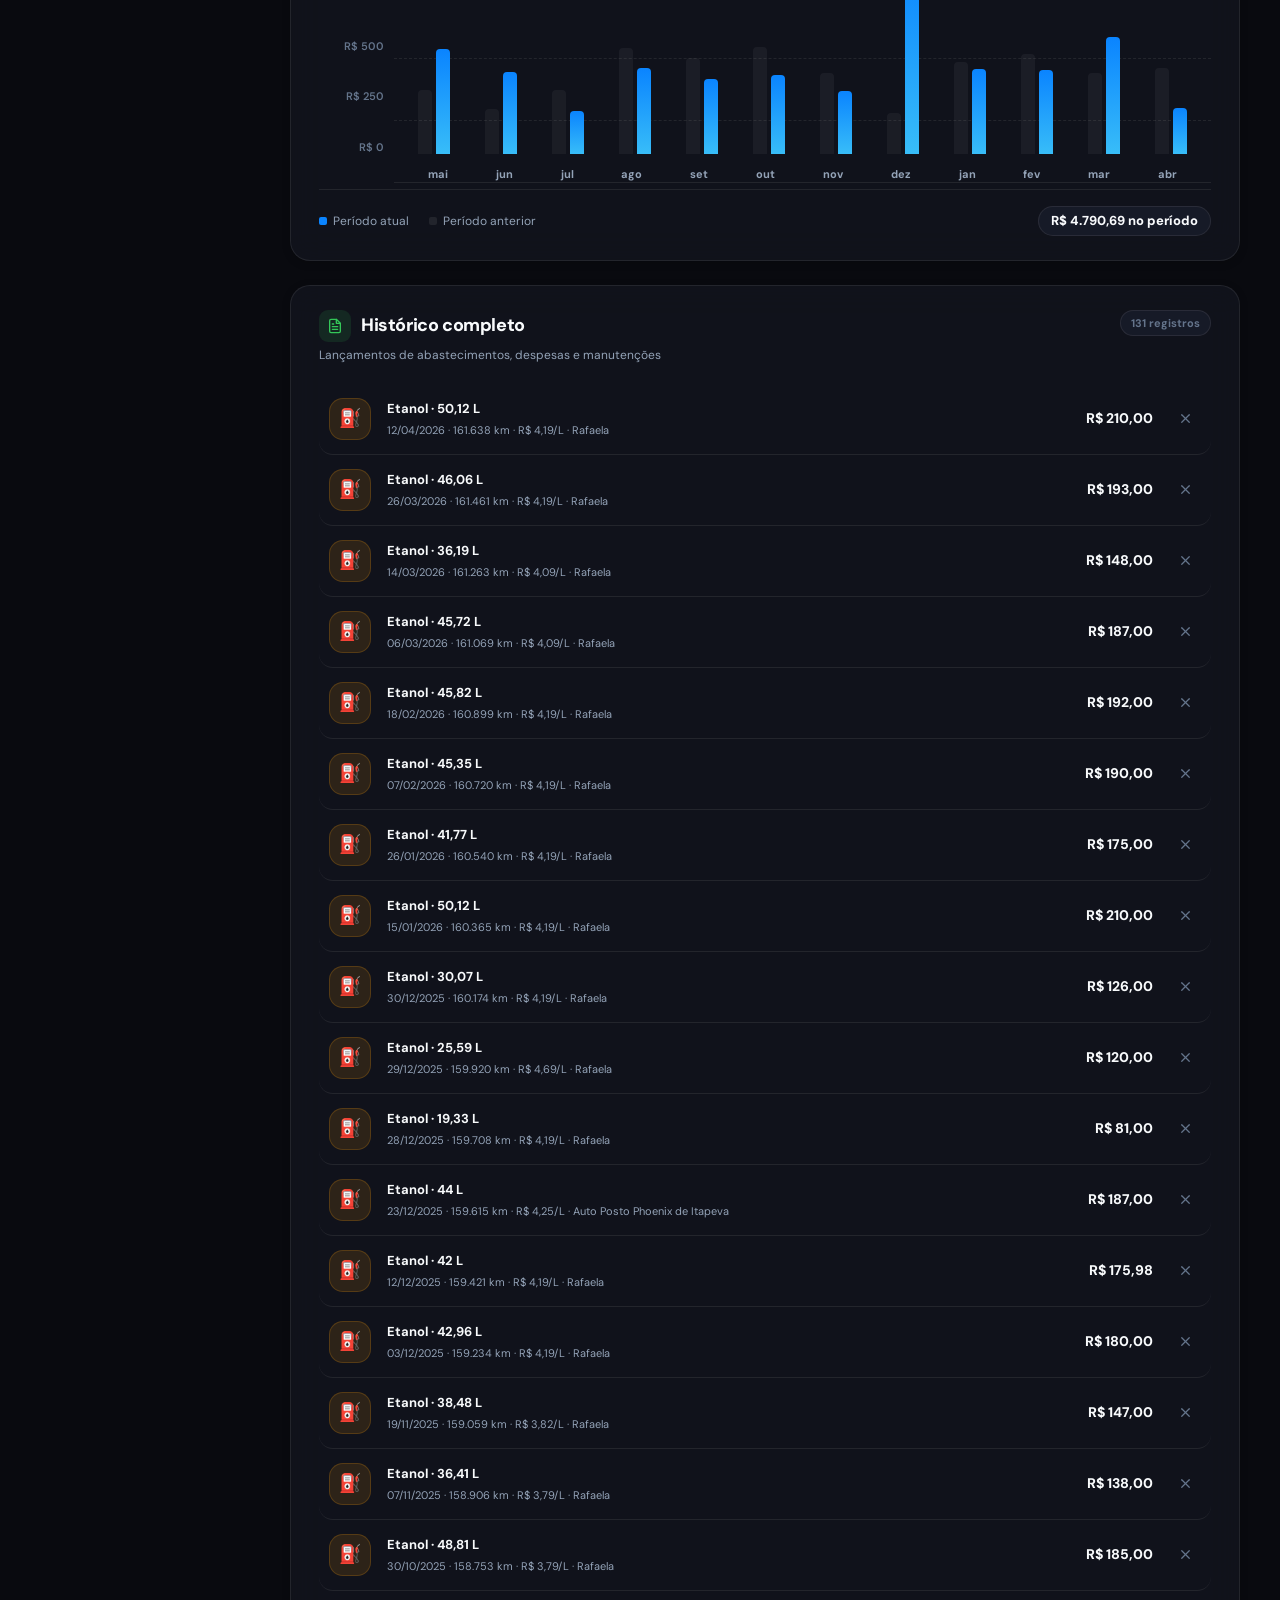
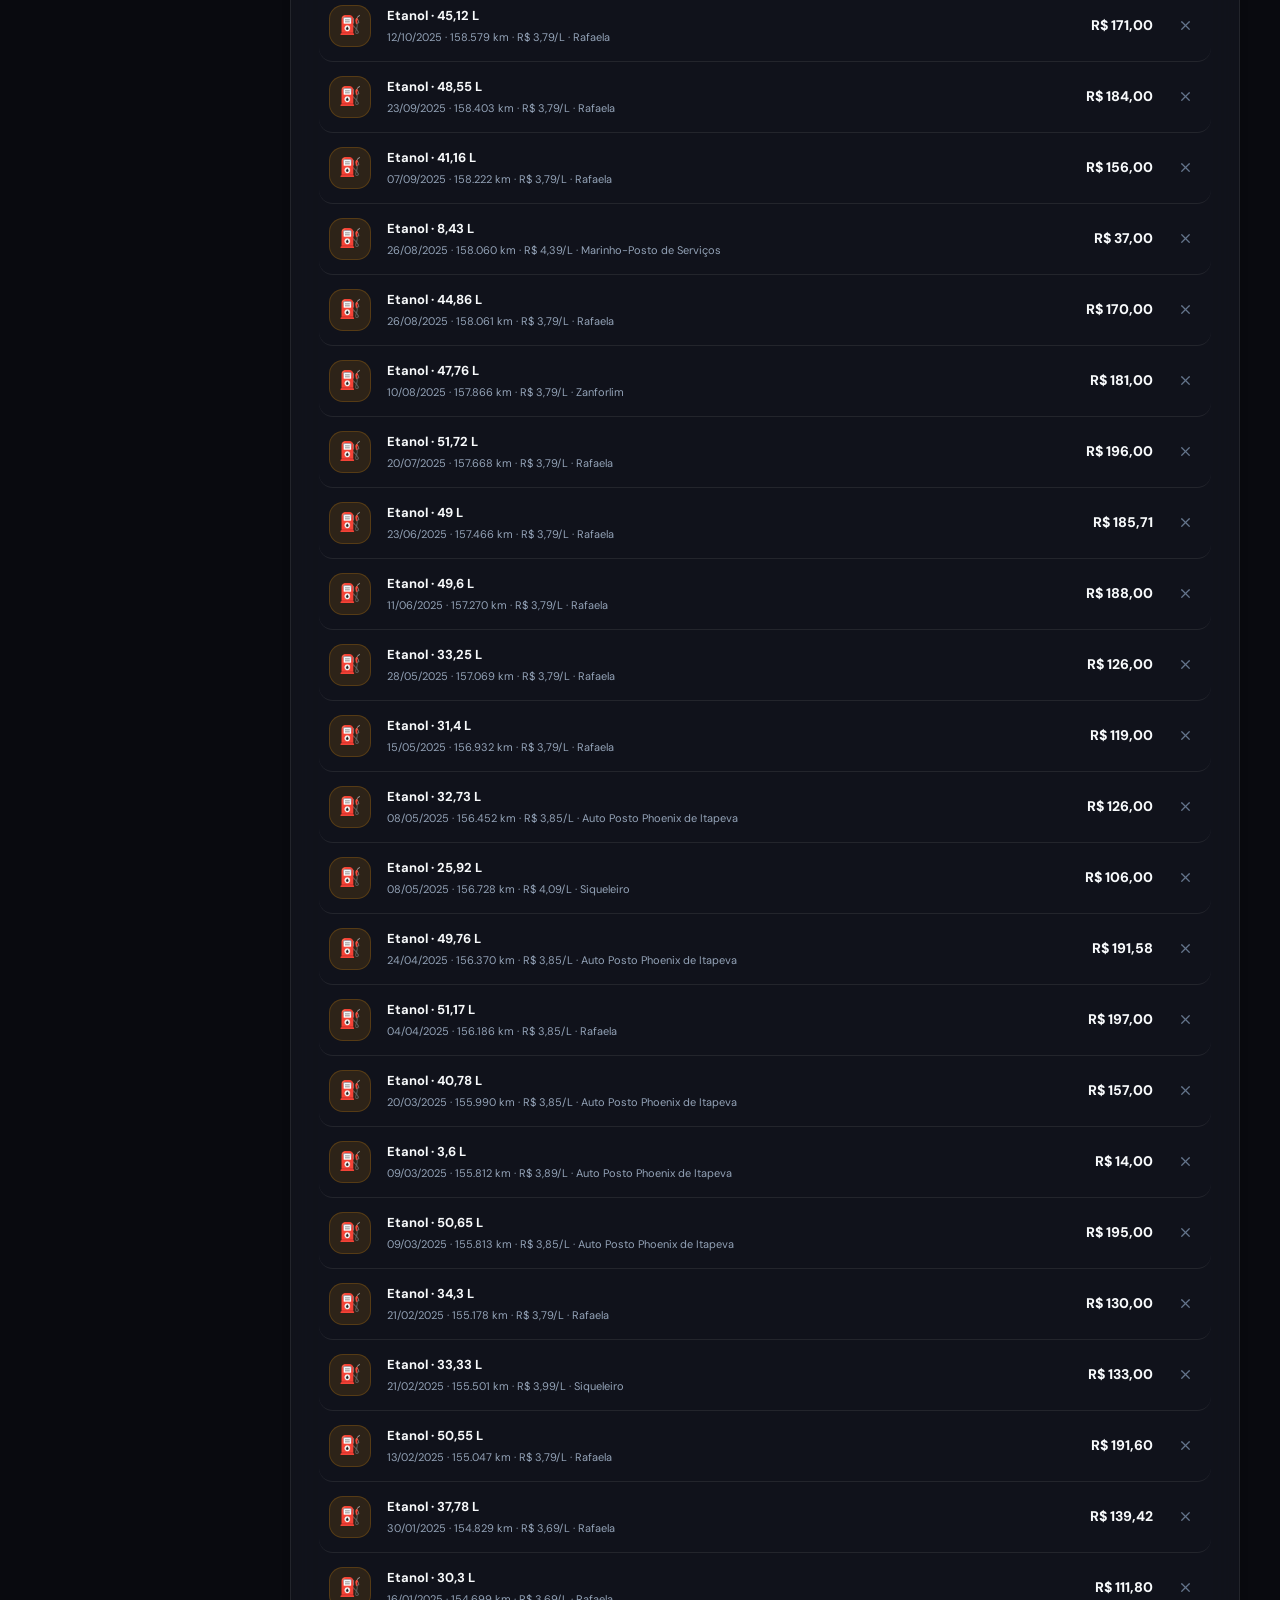
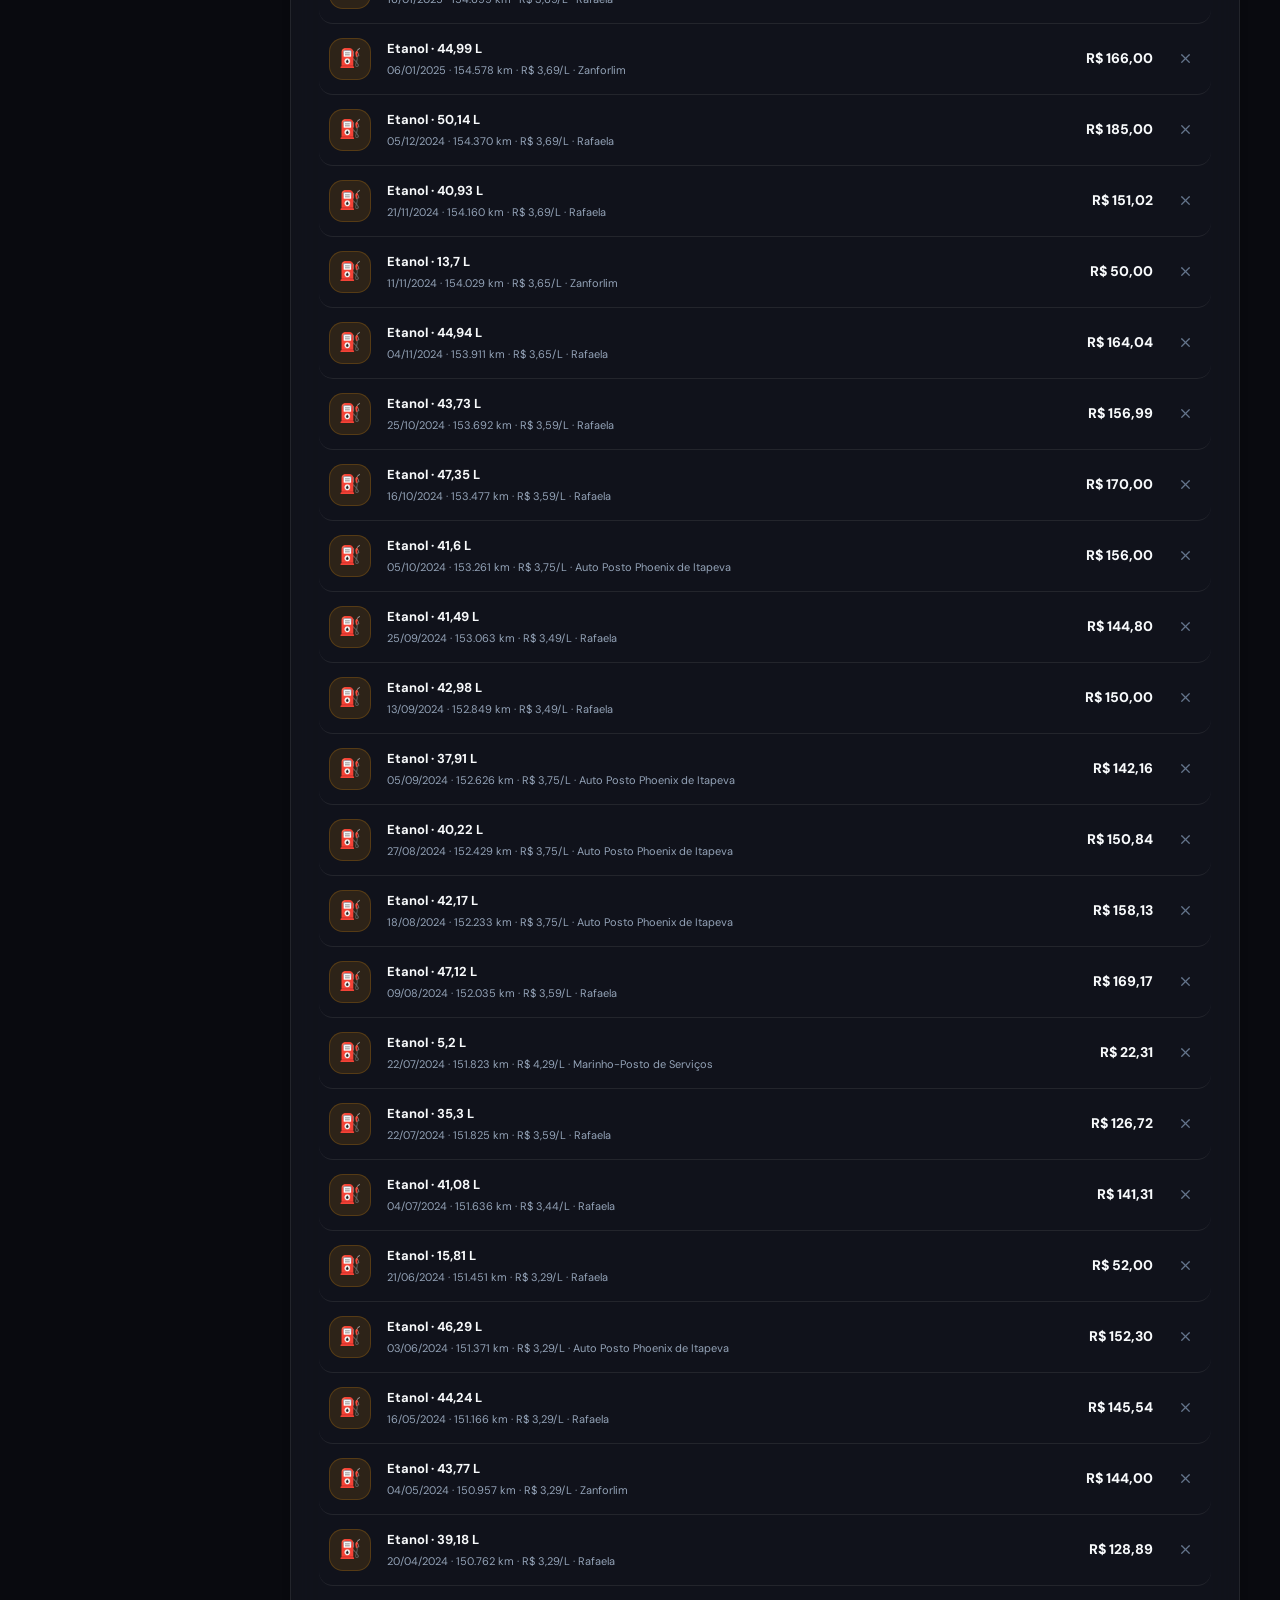
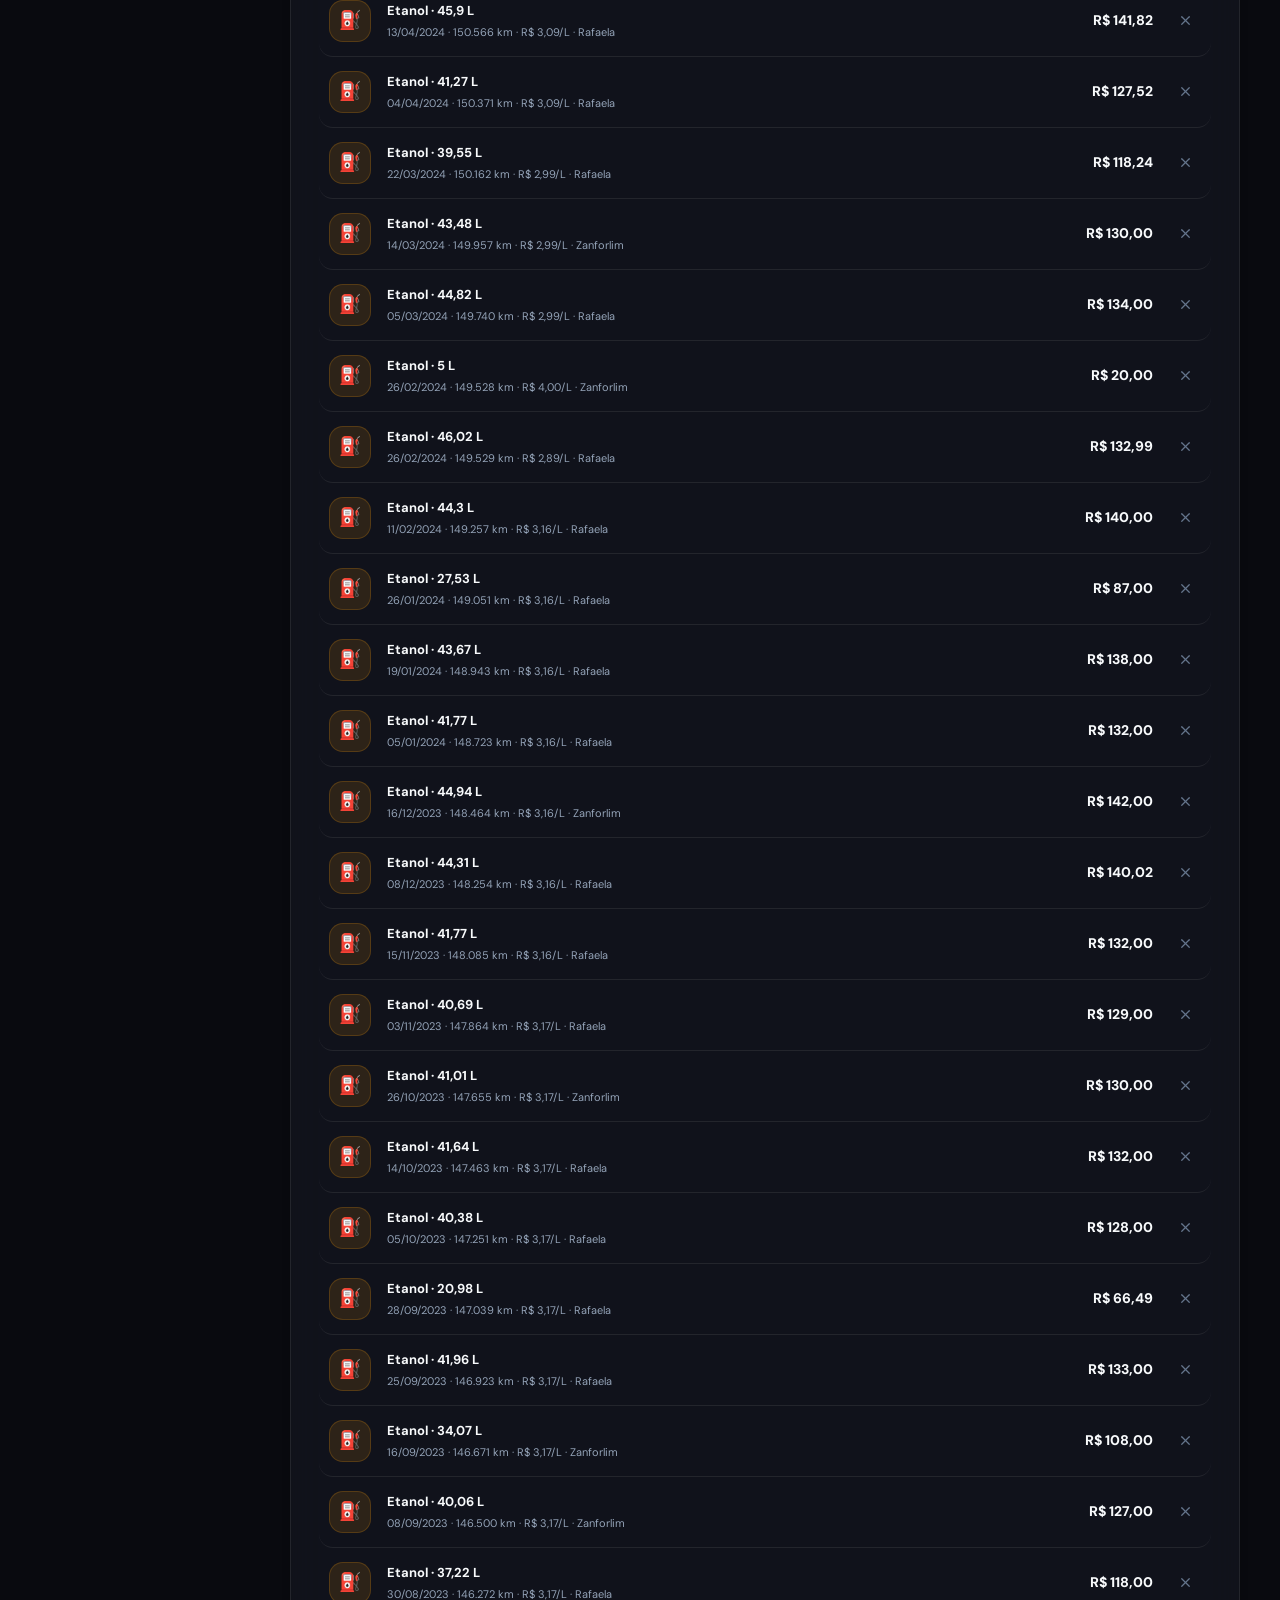
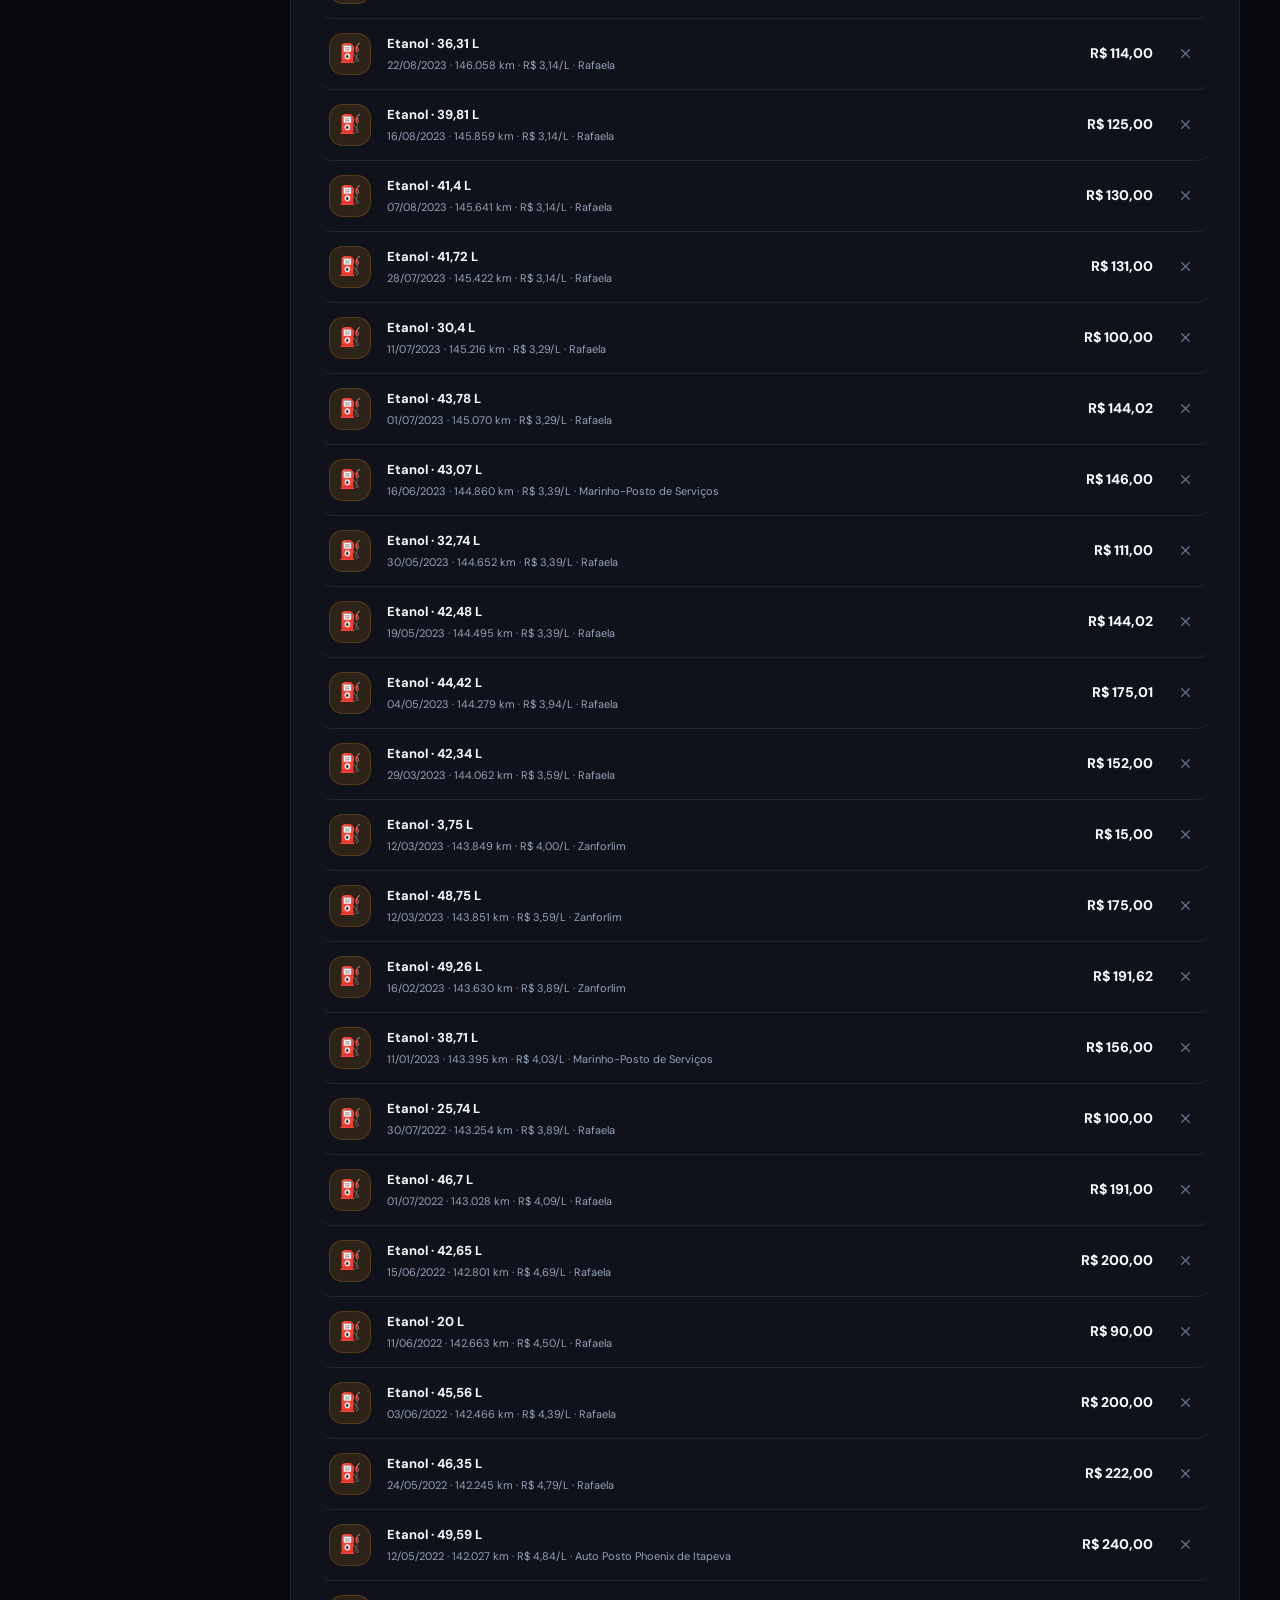
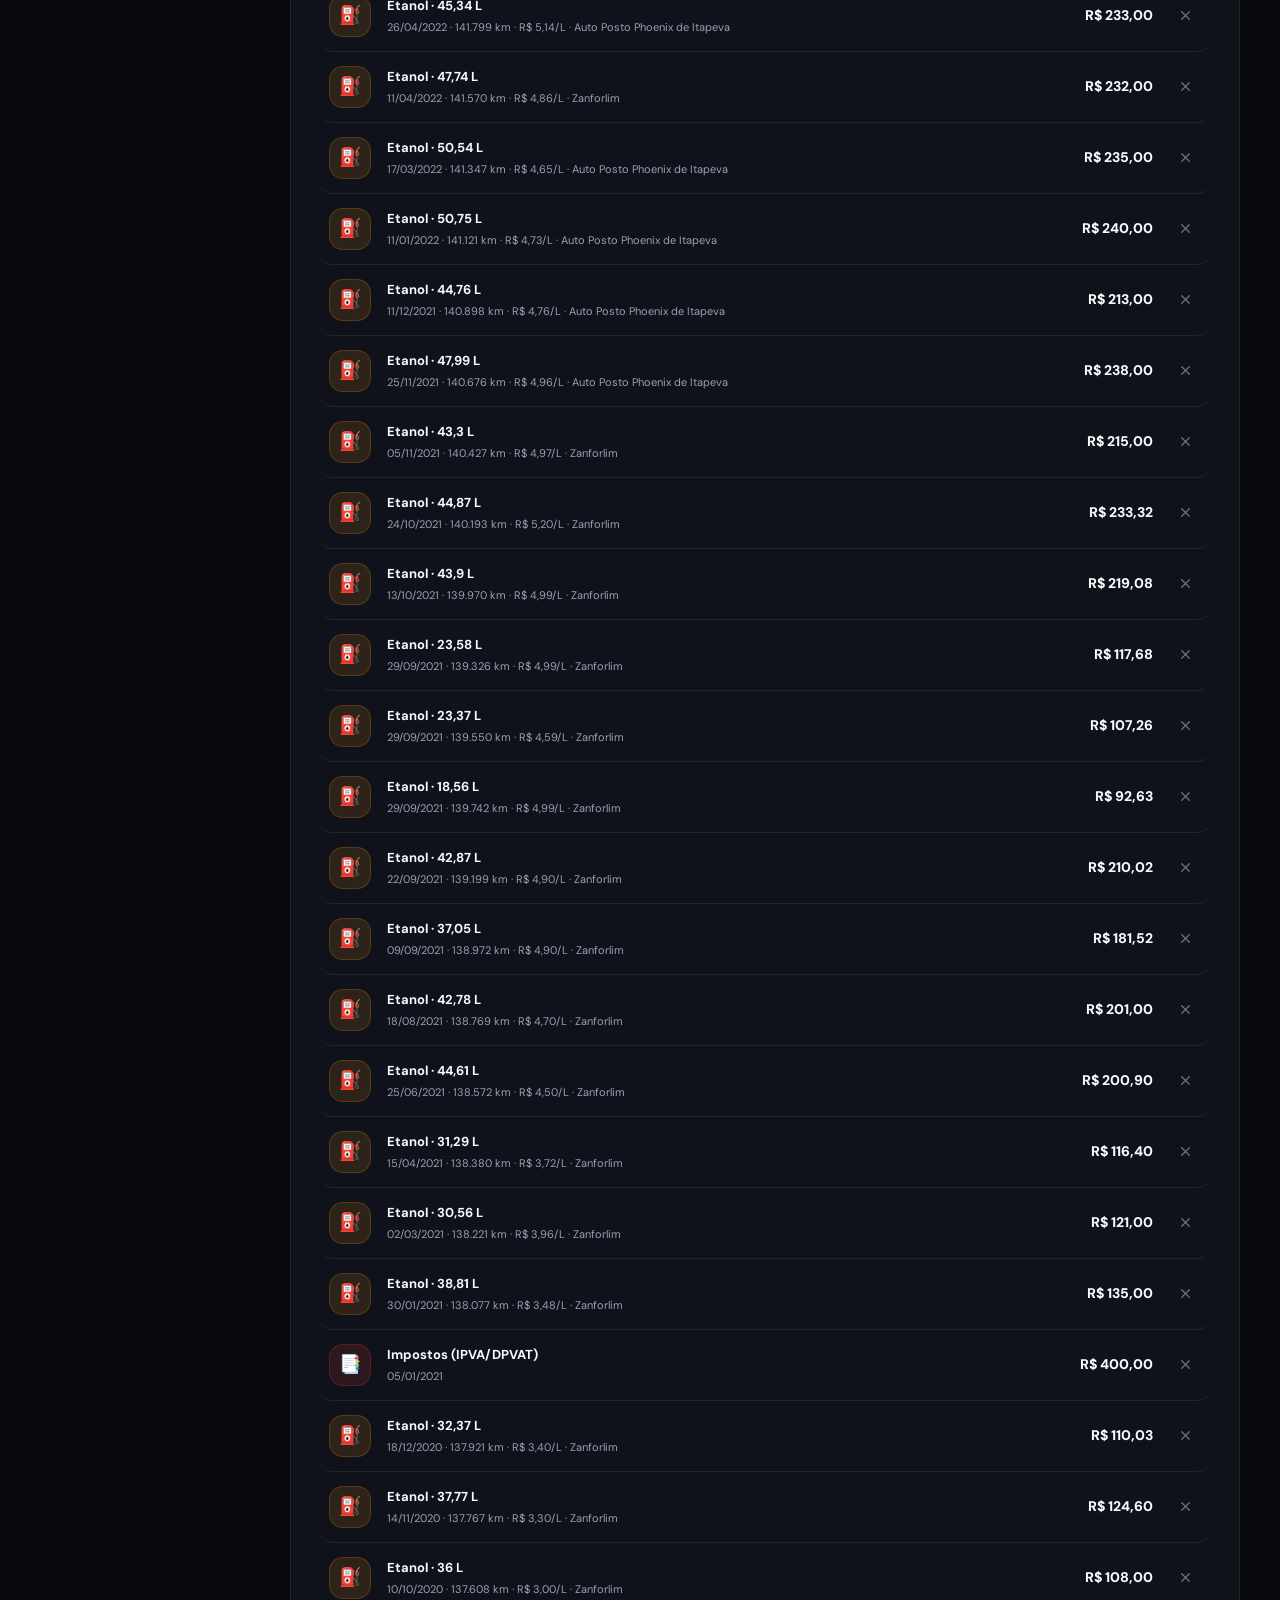
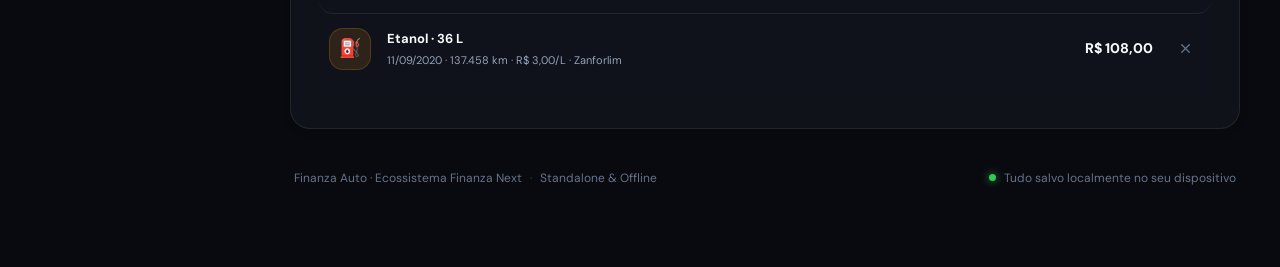
==== commit 1016e62e: "feat: complete visual redesign matching Finanza Next" ====
--- a/index.html
+++ b/index.html
@@ -1,53 +1,410 @@
 <!doctype html>
-<html lang="pt-BR">
+<html lang="pt-BR" data-theme="dark">
 <head>
   <meta charset="UTF-8">
   <meta name="viewport" content="width=device-width, initial-scale=1.0">
-  <meta name="theme-color" content="#08090d">
+  <meta name="theme-color" content="#090a0f">
   <title>Finanza · Carro</title>
-  <link rel="stylesheet" href="styles.css?v=ui2">
+  <link rel="preconnect" href="https://fonts.googleapis.com">
+  <link rel="preconnect" href="https://fonts.gstatic.com" crossorigin>
+  <link href="https://fonts.googleapis.com/css2?family=DM+Sans:ital,opsz,wght@0,9..40,400..800;1,9..40,400..800&display=swap" rel="stylesheet">
+  <link rel="stylesheet" href="styles.css?v=next-ui">
 </head>
 <body>
   <div class="app-shell">
-    <aside class="sidebar">
-      <a class="brand" href="#inicio"><span class="brand-mark">F</span><span>finanza<span class="brand-accent">.</span></span></a>
+    <aside class="sidebar" id="sidebar">
+      <div class="sidebar-header">
+        <a class="brand" href="#inicio">
+          <span class="brand-mark">
+            <svg width="18" height="18" viewBox="0 0 24 24" fill="none" stroke="currentColor" stroke-width="2.5" stroke-linecap="round" stroke-linejoin="round">
+              <path d="M19 17h2c.6 0 1-.4 1-1v-3c0-.9-.7-1.7-1.5-1.9C18.7 10.6 16 10 16 10s-1.3-1.4-2.2-2.3c-.5-.4-1.1-.7-1.8-.7H5c-.6 0-1.1.4-1.4.9l-1.4 2.9A3.7 3.7 0 0 0 2 12v4c0 .6.4 1 1 1h2"/>
+              <circle cx="7" cy="17" r="2"/>
+              <path d="M9 17h6"/>
+              <circle cx="17" cy="17" r="2"/>
+            </svg>
+          </span>
+          <span class="brand-text">finanza<span class="brand-dot">.</span><small class="brand-module">auto</small></span>
+        </a>
+      </div>
+
       <div class="sidebar-label">MÓDULO</div>
-      <nav class="side-nav" aria-label="Módulo do carro">
-        <a class="nav-item active" href="#inicio"><span>🚗</span> Carro</a>
-        <a class="nav-item" href="#manutencao"><span>🔧</span> Manutenção</a>
-        <a class="nav-item" href="#evolucao"><span>📈</span> Evolução</a>
-        <a class="nav-item" href="#historico"><span>☷</span> Histórico</a>
+      <nav class="side-nav" aria-label="Navegação do módulo">
+        <a class="nav-item active" href="#inicio">
+          <svg width="18" height="18" viewBox="0 0 24 24" fill="none" stroke="currentColor" stroke-width="2" stroke-linecap="round" stroke-linejoin="round"><path d="m3 9 9-7 9 7v11a2 2 0 0 1-2 2H5a2 2 0 0 1-2-2z"/><polyline points="9 22 9 12 15 12 15 22"/></svg>
+          <span>Visão Geral</span>
+        </a>
+        <a class="nav-item" href="#manutencao">
+          <svg width="18" height="18" viewBox="0 0 24 24" fill="none" stroke="currentColor" stroke-width="2" stroke-linecap="round" stroke-linejoin="round"><path d="M14.7 6.3a1 1 0 0 0 0 1.4l1.6 1.6a1 1 0 0 0 1.4 0l3.77-3.77a6 6 0 0 1-7.94 7.94l-6.91 6.91a2.12 2.12 0 0 1-3-3l6.91-6.91a6 6 0 0 1 7.94-7.94l-3.76 3.76z"/></svg>
+          <span>Manutenção</span>
+        </a>
+        <a class="nav-item" href="#evolucao">
+          <svg width="18" height="18" viewBox="0 0 24 24" fill="none" stroke="currentColor" stroke-width="2" stroke-linecap="round" stroke-linejoin="round"><line x1="18" y1="20" x2="18" y2="10"/><line x1="12" y1="20" x2="12" y2="4"/><line x1="6" y1="20" x2="6" y2="14"/></svg>
+          <span>Evolução</span>
+        </a>
+        <a class="nav-item" href="#historico">
+          <svg width="18" height="18" viewBox="0 0 24 24" fill="none" stroke="currentColor" stroke-width="2" stroke-linecap="round" stroke-linejoin="round"><path d="M14 2H6a2 2 0 0 0-2 2v16a2 2 0 0 0 2 2h12a2 2 0 0 0 2-2V8z"/><polyline points="14 2 14 8 20 8"/><line x1="16" y1="13" x2="8" y2="13"/><line x1="16" y1="17" x2="8" y2="17"/><polyline points="10 9 9 9 8 9"/></svg>
+          <span>Histórico</span>
+        </a>
       </nav>
-      <div class="sidebar-label sidebar-spaced">DADOS</div>
-      <button class="side-action" id="exportButton"><span>💾</span> Exportar backup</button>
-      <label class="side-action" for="sideImport"><span>↥</span> Importar CSV<input id="sideImport" type="file" accept=".csv,text/csv,.txt" hidden></label>
-      <div class="sidebar-foot"><span class="online-dot"></span><span>Dados locais</span><small>sem sincronização externa</small></div>
+
+      <div class="sidebar-label sidebar-spaced">DADOS & BACKUP</div>
+      <div class="side-actions">
+        <button class="side-action" id="exportButton">
+          <svg width="16" height="16" viewBox="0 0 24 24" fill="none" stroke="currentColor" stroke-width="2" stroke-linecap="round" stroke-linejoin="round"><path d="M21 15v4a2 2 0 0 1-2 2H5a2 2 0 0 1-2-2v-4"/><polyline points="7 10 12 15 17 10"/><line x1="12" y1="15" x2="12" y2="3"/></svg>
+          <span>Exportar backup</span>
+        </button>
+        <label class="side-action" for="sideImport">
+          <svg width="16" height="16" viewBox="0 0 24 24" fill="none" stroke="currentColor" stroke-width="2" stroke-linecap="round" stroke-linejoin="round"><path d="M21 15v4a2 2 0 0 1-2 2H5a2 2 0 0 1-2-2v-4"/><polyline points="17 8 12 3 7 8"/><line x1="12" y1="3" x2="12" y2="15"/></svg>
+          <span>Importar CSV</span>
+          <input id="sideImport" type="file" accept=".csv,text/csv,.txt" hidden>
+        </label>
+      </div>
+
+      <div class="sidebar-label sidebar-spaced">APARÊNCIA</div>
+      <button class="side-action" id="themeToggleBtn">
+        <span id="themeIcon">
+          <svg width="16" height="16" viewBox="0 0 24 24" fill="none" stroke="currentColor" stroke-width="2" stroke-linecap="round" stroke-linejoin="round"><circle cx="12" cy="12" r="5"/><line x1="12" y1="1" x2="12" y2="3"/><line x1="12" y1="21" x2="12" y2="23"/><line x1="4.22" y1="4.22" x2="5.64" y2="5.64"/><line x1="18.36" y1="18.36" x2="19.78" y2="19.78"/><line x1="1" y1="12" x2="3" y2="12"/><line x1="21" y1="12" x2="23" y2="12"/><line x1="4.22" y1="19.78" x2="5.64" y2="18.36"/><line x1="18.36" y1="5.64" x2="19.78" y2="4.22"/></svg>
+        </span>
+        <span id="themeLabel">Alternar tema</span>
+      </button>
+
+      <div class="sidebar-foot">
+        <div class="status-indicator">
+          <span class="online-dot"></span>
+          <span>Dados locais salvos</span>
+        </div>
+        <small>Privado neste navegador</small>
+      </div>
     </aside>
 
+    <div class="sidebar-backdrop" id="sidebarBackdrop"></div>
+
     <main class="main" id="inicio">
-      <header class="topbar"><button class="mobile-menu" id="mobileMenu" aria-label="Abrir menu">☰</button><div class="crumb">Finanza <span>/</span> <strong>Carro</strong></div><div class="top-meta"><span id="dataSourceLabel">CSV Drivvo importado</span><span class="top-divider"></span><span id="lastUpdated">—</span></div></header>
+      <header class="topbar">
+        <div class="topbar-left">
+          <button class="mobile-menu" id="mobileMenu" aria-label="Abrir menu lateral">
+            <svg width="22" height="22" viewBox="0 0 24 24" fill="none" stroke="currentColor" stroke-width="2" stroke-linecap="round" stroke-linejoin="round"><line x1="3" y1="12" x2="21" y2="12"/><line x1="3" y1="6" x2="21" y2="6"/><line x1="3" y1="18" x2="21" y2="18"/></svg>
+          </button>
+          <div class="crumb">
+            <span>Finanza</span>
+            <span class="crumb-sep">/</span>
+            <strong>Módulo Carro</strong>
+          </div>
+        </div>
+        <div class="topbar-right">
+          <div class="top-meta">
+            <span class="meta-tag" id="dataSourceLabel">CSV Drivvo</span>
+            <span class="top-divider"></span>
+            <span class="meta-date" id="lastUpdated">—</span>
+          </div>
+          <button class="topbar-icon-btn" id="topThemeToggle" aria-label="Alternar tema claro/escuro" title="Alternar tema">
+            <svg class="sun-icon" width="18" height="18" viewBox="0 0 24 24" fill="none" stroke="currentColor" stroke-width="2" stroke-linecap="round" stroke-linejoin="round"><circle cx="12" cy="12" r="5"/><line x1="12" y1="1" x2="12" y2="3"/><line x1="12" y1="21" x2="12" y2="23"/><line x1="4.22" y1="4.22" x2="5.64" y2="5.64"/><line x1="18.36" y1="18.36" x2="19.78" y2="19.78"/><line x1="1" y1="12" x2="3" y2="12"/><line x1="21" y1="12" x2="23" y2="12"/><line x1="4.22" y1="19.78" x2="5.64" y2="18.36"/><line x1="18.36" y1="5.64" x2="19.78" y2="4.22"/></svg>
+          </button>
+        </div>
+      </header>
+
       <div class="page-wrap">
-        <section class="page-head"><div><div class="eyebrow">MÓDULO DE VEÍCULO</div><h1>🚗 <span id="carTitleView">Meu carro</span></h1><p id="carSubView">Consumo, abastecimentos e despesas</p></div><div class="car-actions"><button class="btn btn-ghost" id="newVehicleButton">+ Veículo</button><button class="btn btn-ghost" id="editVehicleButton">Editar veículo</button><label class="btn btn-ghost" for="carCsvFile">Importar CSV</label><input id="carCsvFile" type="file" accept=".csv,text/csv,.txt" hidden><button class="btn btn-ghost" id="newExpenseButton">+ Despesa</button><button class="btn btn-primary" id="newFuelButton">+ Abastecimento</button></div></section>
-
-        <section class="filterbar" aria-label="Filtros do histórico"><select id="carVehicleFilter" aria-label="Veículo"></select><select id="carPeriodFilter" aria-label="Período"><option value="month">Mês atual</option><option value="30d">Últimos 30 dias</option><option value="90d">Últimos 90 dias</option><option value="year">Ano atual</option><option value="all">Tudo</option><option value="custom">Personalizado</option></select><select id="carTypeFilter" aria-label="Tipo"><option value="all">Todos os tipos</option><option value="fuel">Abastecimento</option><option value="expense">Despesa</option></select><select id="carKindFilter" aria-label="Categoria"><option value="all">Combustível / tipo</option></select><select id="carSortFilter" aria-label="Ordenar"><option value="date_desc">Mais recentes</option><option value="date_asc">Mais antigos</option><option value="odo_desc">Maior km</option><option value="odo_asc">Menor km</option><option value="amount_desc">Maior valor</option><option value="amount_asc">Menor valor</option></select><input id="carSearchFilter" type="search" placeholder="Buscar no histórico..." aria-label="Buscar no histórico"></section>
-        <section class="custom-range" id="customRange"><input id="carFromFilter" type="date" aria-label="Data inicial"><span>até</span><input id="carToFilter" type="date" aria-label="Data final"></section>
-
+        <!-- Hero Header -->
+        <section class="page-head">
+          <div class="page-head-content">
+            <div class="eyebrow">
+              <span class="live-dot"></span>
+              <span>MÓDULO DE VEÍCULO</span>
+            </div>
+            <h1 class="page-title">
+              <span class="car-title-icon">🚗</span>
+              <span id="carTitleView">Meu carro</span>
+            </h1>
+            <p class="page-sub" id="carSubView">Consumo, abastecimentos e despesas organizadas</p>
+          </div>
+          <div class="car-actions">
+            <button class="btn btn-ghost" id="newVehicleButton">
+              <svg width="15" height="15" viewBox="0 0 24 24" fill="none" stroke="currentColor" stroke-width="2.2" stroke-linecap="round" stroke-linejoin="round"><line x1="12" y1="5" x2="12" y2="19"/><line x1="5" y1="12" x2="19" y2="12"/></svg>
+              Veículo
+            </button>
+            <button class="btn btn-ghost" id="editVehicleButton">
+              <svg width="15" height="15" viewBox="0 0 24 24" fill="none" stroke="currentColor" stroke-width="2" stroke-linecap="round" stroke-linejoin="round"><path d="M11 4H4a2 2 0 0 0-2 2v14a2 2 0 0 0 2 2h14a2 2 0 0 0 2-2v-7"/><path d="M18.5 2.5a2.121 2.121 0 0 1 3 3L12 15l-4 1 1-4 9.5-9.5z"/></svg>
+              Editar
+            </button>
+            <label class="btn btn-ghost" for="carCsvFile">
+              <svg width="15" height="15" viewBox="0 0 24 24" fill="none" stroke="currentColor" stroke-width="2" stroke-linecap="round" stroke-linejoin="round"><path d="M21 15v4a2 2 0 0 1-2 2H5a2 2 0 0 1-2-2v-4"/><polyline points="17 8 12 3 7 8"/><line x1="12" y1="3" x2="12" y2="15"/></svg>
+              CSV
+            </label>
+            <input id="carCsvFile" type="file" accept=".csv,text/csv,.txt" hidden>
+            <button class="btn btn-secondary" id="newExpenseButton">
+              <svg width="15" height="15" viewBox="0 0 24 24" fill="none" stroke="currentColor" stroke-width="2.2" stroke-linecap="round" stroke-linejoin="round"><line x1="12" y1="5" x2="12" y2="19"/><line x1="5" y1="12" x2="19" y2="12"/></svg>
+              Despesa
+            </button>
+            <button class="btn btn-primary" id="newFuelButton">
+              <svg width="15" height="15" viewBox="0 0 24 24" fill="none" stroke="currentColor" stroke-width="2.2" stroke-linecap="round" stroke-linejoin="round"><path d="M3 22V5a2 2 0 0 1 2-2h8a2 2 0 0 1 2 2v17"/><path d="M15 11h2a2 2 0 0 1 2 2v2a2 2 0 0 0 2 2 2 2 0 0 0 2-2V9.83a2 2 0 0 0-.59-1.42L20.5 6.5"/><path d="M3 9h12"/></svg>
+              Abastecimento
+            </button>
+          </div>
+        </section>
+
+        <!-- Filters Bar -->
+        <section class="filterbar-card" aria-label="Filtros e busca do histórico">
+          <div class="filterbar">
+            <div class="filter-field">
+              <label for="carVehicleFilter">Veículo</label>
+              <select id="carVehicleFilter" aria-label="Filtrar por Veículo"></select>
+            </div>
+            <div class="filter-field">
+              <label for="carPeriodFilter">Período</label>
+              <select id="carPeriodFilter" aria-label="Filtrar por Período">
+                <option value="month">Mês atual</option>
+                <option value="30d">Últimos 30 dias</option>
+                <option value="90d">Últimos 90 dias</option>
+                <option value="year">Ano atual</option>
+                <option value="all">Todo o histórico</option>
+                <option value="custom">Personalizado</option>
+              </select>
+            </div>
+            <div class="filter-field">
+              <label for="carTypeFilter">Tipo</label>
+              <select id="carTypeFilter" aria-label="Filtrar por Tipo">
+                <option value="all">Todos os tipos</option>
+                <option value="fuel">Abastecimento</option>
+                <option value="expense">Despesa</option>
+              </select>
+            </div>
+            <div class="filter-field">
+              <label for="carKindFilter">Combustível / Categoria</label>
+              <select id="carKindFilter" aria-label="Filtrar por Categoria"></select>
+            </div>
+            <div class="filter-field">
+              <label for="carSortFilter">Ordenar por</label>
+              <select id="carSortFilter" aria-label="Ordenar">
+                <option value="date_desc">Mais recentes</option>
+                <option value="date_asc">Mais antigos</option>
+                <option value="odo_desc">Maior quilometragem</option>
+                <option value="odo_asc">Menor quilometragem</option>
+                <option value="amount_desc">Maior valor</option>
+                <option value="amount_asc">Menor valor</option>
+              </select>
+            </div>
+            <div class="filter-field filter-search">
+              <label for="carSearchFilter">Busca</label>
+              <div class="search-input-wrap">
+                <svg width="15" height="15" viewBox="0 0 24 24" fill="none" stroke="currentColor" stroke-width="2" stroke-linecap="round" stroke-linejoin="round"><circle cx="11" cy="11" r="8"/><line x1="21" y1="21" x2="16.65" y2="16.65"/></svg>
+                <input id="carSearchFilter" type="search" placeholder="Posto, serviço, placa..." aria-label="Buscar no histórico">
+              </div>
+            </div>
+          </div>
+          <div class="custom-range" id="customRange">
+            <div class="range-wrap">
+              <label>De: <input id="carFromFilter" type="date" aria-label="Data inicial"></label>
+              <span class="range-sep">até</span>
+              <label>Até: <input id="carToFilter" type="date" aria-label="Data final"></label>
+            </div>
+          </div>
+        </section>
+
+        <!-- KPI Metrics Grid -->
         <section class="insight-grid" id="carStats"></section>
-        <section class="panel maintenance-panel" id="manutencao"><div class="panel-head"><div><div class="panel-title">Manutenção preventiva</div><div class="panel-sub">Acompanhe os próximos cuidados do veículo</div></div><div class="panel-kicker">BASEADO NO HISTÓRICO</div></div><div id="carMaintenancePanel"></div></section>
-
-        <section class="panel chart-panel" id="evolucao"><div class="panel-head"><div><div class="panel-title">Evolução do carro</div><div class="panel-sub">Gasto por mês no período filtrado</div></div><div class="view-toggle"><button class="view-btn active" id="carChartBars">▮ Barras</button><button class="view-btn" id="carChartLine">╱ Linha</button></div></div><div class="chart-shell"><div class="chart-axis"><span id="axisTop">R$ 1.000</span><span>R$ 750</span><span>R$ 500</span><span>R$ 250</span><span>R$ 0</span></div><div class="chart-box"><div class="chart-gridline g1"></div><div class="chart-gridline g2"></div><div class="chart-gridline g3"></div><div class="chart-gridline g4"></div><div class="chart-bars" id="spendChart"></div><div class="chart-labels" id="spendLabels"></div></div></div><div class="chart-legend"><span><i class="legend-current"></i> Gasto</span><span><i class="legend-previous"></i> Período anterior</span><strong id="chartTotal">R$ 0,00 no período</strong></div></section>
-
-        <section class="panel history-panel" id="historico"><div class="panel-head"><div><div class="panel-title">Histórico do carro</div><div class="panel-sub">Abastecimentos, manutenção, seguro, impostos e lavagens</div></div><span class="result-count" id="resultCount">0 registros</span></div><div id="carList"></div><div class="import-status" id="carImportStatus"></div></section>
-        <div class="footer"><span>Finanza · Módulo Carro</span><span><span class="online-dot"></span> Tudo salvo neste dispositivo</span></div>
+
+        <!-- Preventive Maintenance Panel -->
+        <section class="panel maintenance-panel" id="manutencao">
+          <div class="panel-head">
+            <div>
+              <div class="panel-title-wrap">
+                <span class="panel-icon-badge badge-amber">
+                  <svg width="16" height="16" viewBox="0 0 24 24" fill="none" stroke="currentColor" stroke-width="2" stroke-linecap="round" stroke-linejoin="round"><path d="M14.7 6.3a1 1 0 0 0 0 1.4l1.6 1.6a1 1 0 0 0 1.4 0l3.77-3.77a6 6 0 0 1-7.94 7.94l-6.91 6.91a2.12 2.12 0 0 1-3-3l6.91-6.91a6 6 0 0 1 7.94-7.94l-3.76 3.76z"/></svg>
+                </span>
+                <h2 class="panel-title">Manutenção preventiva</h2>
+              </div>
+              <p class="panel-sub">Acompanhe os próximos cuidados e revisões recomendadas</p>
+            </div>
+            <div class="panel-kicker">CÁLCULO AUTOMÁTICO</div>
+          </div>
+          <div id="carMaintenancePanel"></div>
+        </section>
+
+        <!-- Evolution Chart Panel -->
+        <section class="panel chart-panel" id="evolucao">
+          <div class="panel-head">
+            <div>
+              <div class="panel-title-wrap">
+                <span class="panel-icon-badge badge-blue">
+                  <svg width="16" height="16" viewBox="0 0 24 24" fill="none" stroke="currentColor" stroke-width="2" stroke-linecap="round" stroke-linejoin="round"><line x1="18" y1="20" x2="18" y2="10"/><line x1="12" y1="20" x2="12" y2="4"/><line x1="6" y1="20" x2="6" y2="14"/></svg>
+                </span>
+                <h2 class="panel-title">Evolução de gastos</h2>
+              </div>
+              <p class="panel-sub">Distribuição mensal dos custos no período filtrado</p>
+            </div>
+            <div class="view-toggle">
+              <button class="view-btn active" id="carChartBars">
+                <svg width="13" height="13" viewBox="0 0 24 24" fill="currentColor"><rect x="3" y="10" width="4" height="11" rx="1"/><rect x="10" y="4" width="4" height="17" rx="1"/><rect x="17" y="13" width="4" height="8" rx="1"/></svg>
+                Barras
+              </button>
+              <button class="view-btn" id="carChartLine">
+                <svg width="13" height="13" viewBox="0 0 24 24" fill="none" stroke="currentColor" stroke-width="2.5" stroke-linecap="round" stroke-linejoin="round"><polyline points="22 12 18 12 15 21 9 3 6 12 2 12"/></svg>
+                Linha
+              </button>
+            </div>
+          </div>
+
+          <div class="chart-shell">
+            <div class="chart-axis">
+              <span id="axisTop">R$ 1.000</span>
+              <span>R$ 750</span>
+              <span>R$ 500</span>
+              <span>R$ 250</span>
+              <span>R$ 0</span>
+            </div>
+            <div class="chart-box">
+              <div class="chart-gridline g1"></div>
+              <div class="chart-gridline g2"></div>
+              <div class="chart-gridline g3"></div>
+              <div class="chart-gridline g4"></div>
+              <div class="chart-bars" id="spendChart"></div>
+              <div class="chart-labels" id="spendLabels"></div>
+            </div>
+          </div>
+
+          <div class="chart-legend">
+            <div class="legend-items">
+              <span class="legend-item"><i class="legend-current"></i> Período atual</span>
+              <span class="legend-item"><i class="legend-previous"></i> Período anterior</span>
+            </div>
+            <strong class="chart-total-badge" id="chartTotal">R$ 0,00 no período</strong>
+          </div>
+        </section>
+
+        <!-- History Panel -->
+        <section class="panel history-panel" id="historico">
+          <div class="panel-head">
+            <div>
+              <div class="panel-title-wrap">
+                <span class="panel-icon-badge badge-mint">
+                  <svg width="16" height="16" viewBox="0 0 24 24" fill="none" stroke="currentColor" stroke-width="2" stroke-linecap="round" stroke-linejoin="round"><path d="M14 2H6a2 2 0 0 0-2 2v16a2 2 0 0 0 2 2h12a2 2 0 0 0 2-2V8z"/><polyline points="14 2 14 8 20 8"/><line x1="16" y1="13" x2="8" y2="13"/><line x1="16" y1="17" x2="8" y2="17"/><polyline points="10 9 9 9 8 9"/></svg>
+                </span>
+                <h2 class="panel-title">Histórico completo</h2>
+              </div>
+              <p class="panel-sub">Lançamentos de abastecimentos, despesas e manutenções</p>
+            </div>
+            <span class="result-count" id="resultCount">0 registros</span>
+          </div>
+          <div class="history-list" id="carList"></div>
+          <div class="import-status" id="carImportStatus"></div>
+        </section>
+
+        <!-- Footer -->
+        <footer class="footer">
+          <div class="footer-left">
+            <span>Finanza Auto · Ecossistema Finanza Next</span>
+            <span class="footer-sep">·</span>
+            <span>Standalone & Offline</span>
+          </div>
+          <div class="footer-right">
+            <span class="online-dot"></span>
+            <span>Tudo salvo localmente no seu dispositivo</span>
+          </div>
+        </footer>
       </div>
     </main>
   </div>
 
-  <div class="modal-overlay" id="carModal"><section class="modal" role="dialog" aria-modal="true" aria-labelledby="carModalTitle"><button class="modal-close" data-close="carModal" aria-label="Fechar">×</button><div class="modal-eyebrow">REGISTRO DO CARRO</div><h2 id="carModalTitle">Novo registro</h2><p class="modal-sub">Controle combustível, consumo e gastos do veículo.</p><div class="type-toggle"><button class="type-btn active" id="fuelTypeTab">⛽ Abastecimento</button><button class="type-btn" id="expenseTypeTab">🔧 Despesa</button></div><div class="form-grid"><label>Veículo<select id="carEntryVehicle"></select></label><label>Data<input type="date" id="carDate"></label><label>Hodômetro (km)<input type="number" id="carOdo" min="0" step="1"></label></div><div id="fuelFields"><div class="form-grid"><label>Combustível<select id="carFuelType"><option>Gasolina</option><option>Etanol</option><option>Diesel</option><option>GNV</option><option>Flex</option></select></label><label>Litros<input type="number" id="carLiters" min="0" step="0.001"></label><label>Preço por litro (R$)<input type="number" id="carPrice" min="0" step="0.001"></label><label>Total (R$)<input type="number" id="carAmount" min="0" step="0.01"></label></div></div><div id="expenseFields" hidden><div class="form-grid"><label>Tipo<select id="carCategory"><option value="Maintenance">Manutenção</option><option value="Insurance">Seguro</option><option value="Tax">Imposto / documento</option><option value="Parking">Estacionamento</option><option value="Wash">Lavagem</option><option value="Fine">Multa</option><option value="Other">Outro</option></select></label><label>Valor (R$)<input type="number" id="carAmountExpense" min="0" step="0.01"></label></div><label>Descrição<input type="text" id="carTitle" placeholder="Ex.: Troca de óleo, IPVA, seguro..."></label></div><label>Observação<input type="text" id="carNote" placeholder="Posto, oficina, detalhes..."></label><div class="modal-actions"><button class="btn btn-ghost" data-close="carModal">Cancelar</button><button class="btn btn-primary" id="saveCarButton">Salvar registro</button></div></section></div>
-
-  <div class="modal-overlay" id="carVehicleModal"><section class="modal small-modal" role="dialog" aria-modal="true" aria-labelledby="vehicleModalTitle"><button class="modal-close" data-close="carVehicleModal" aria-label="Fechar">×</button><div class="modal-eyebrow">VEÍCULO</div><h2 id="vehicleModalTitle">Novo veículo</h2><p class="modal-sub">Cadastre carro, moto ou qualquer veículo que você quer acompanhar.</p><input type="hidden" id="carVehicleId"><div class="form-grid"><label>Nome<input id="carVehicleName" type="text" placeholder="Ex.: Astra, Moto R3"></label><label>Placa<input id="carPlate" type="text" placeholder="ABC1D23"></label><label>Modelo / ano<input id="carModel" type="text" placeholder="Ex.: 2.0 2011"></label><label>Hodômetro atual<input id="carVehicleOdo" type="number" min="0"></label></div><div class="modal-actions"><button class="btn btn-danger" id="deleteVehicleButton">Excluir</button><button class="btn btn-ghost" data-close="carVehicleModal">Cancelar</button><button class="btn btn-primary" id="saveVehicleButton">Salvar veículo</button></div></section></div>
-  <div class="toast" id="toast" role="status"></div>
-  <script src="data/real-data.js?v=ui2"></script>
-  <script src="app.js?v=ui2"></script>
+  <!-- Entry Modal -->
+  <div class="modal-overlay" id="carModal">
+    <section class="modal" role="dialog" aria-modal="true" aria-labelledby="carModalTitle">
+      <button class="modal-close" data-close="carModal" aria-label="Fechar modal">
+        <svg width="20" height="20" viewBox="0 0 24 24" fill="none" stroke="currentColor" stroke-width="2" stroke-linecap="round" stroke-linejoin="round"><line x1="18" y1="6" x2="6" y2="18"/><line x1="6" y1="6" x2="18" y2="18"/></svg>
+      </button>
+      <div class="modal-eyebrow">REGISTRO VEICULAR</div>
+      <h2 class="modal-title" id="carModalTitle">Novo registro</h2>
+      <p class="modal-sub">Controle combustível, consumo e despesas com precisão.</p>
+
+      <div class="type-toggle">
+        <button class="type-btn active" id="fuelTypeTab" type="button">
+          <svg width="16" height="16" viewBox="0 0 24 24" fill="none" stroke="currentColor" stroke-width="2" stroke-linecap="round" stroke-linejoin="round"><path d="M3 22V5a2 2 0 0 1 2-2h8a2 2 0 0 1 2 2v17"/><path d="M15 11h2a2 2 0 0 1 2 2v2a2 2 0 0 0 2 2 2 2 0 0 0 2-2V9.83a2 2 0 0 0-.59-1.42L20.5 6.5"/><path d="M3 9h12"/></svg>
+          Abastecimento
+        </button>
+        <button class="type-btn" id="expenseTypeTab" type="button">
+          <svg width="16" height="16" viewBox="0 0 24 24" fill="none" stroke="currentColor" stroke-width="2" stroke-linecap="round" stroke-linejoin="round"><path d="M14.7 6.3a1 1 0 0 0 0 1.4l1.6 1.6a1 1 0 0 0 1.4 0l3.77-3.77a6 6 0 0 1-7.94 7.94l-6.91 6.91a2.12 2.12 0 0 1-3-3l6.91-6.91a6 6 0 0 1 7.94-7.94l-3.76 3.76z"/></svg>
+          Despesa
+        </button>
+      </div>
+
+      <div class="form-grid">
+        <label>Veículo<select id="carEntryVehicle"></select></label>
+        <label>Data<input type="date" id="carDate"></label>
+        <label>Hodômetro (km)<input type="number" id="carOdo" min="0" step="1" placeholder="Ex.: 162000"></label>
+      </div>
+
+      <div id="fuelFields">
+        <div class="form-grid">
+          <label>Combustível
+            <select id="carFuelType">
+              <option>Gasolina</option>
+              <option>Etanol</option>
+              <option>Diesel</option>
+              <option>GNV</option>
+              <option>Flex</option>
+            </select>
+          </label>
+          <label>Litros<input type="number" id="carLiters" min="0" step="0.001" placeholder="Ex.: 45.2"></label>
+          <label>Preço / Litro (R$)<input type="number" id="carPrice" min="0" step="0.001" placeholder="Ex.: 5.89"></label>
+          <label>Total pago (R$)<input type="number" id="carAmount" min="0" step="0.01" placeholder="Ex.: 266.23"></label>
+        </div>
+      </div>
+
+      <div id="expenseFields" hidden>
+        <div class="form-grid">
+          <label>Categoria
+            <select id="carCategory">
+              <option value="Maintenance">Manutenção</option>
+              <option value="Insurance">Seguro</option>
+              <option value="Tax">Imposto / documento</option>
+              <option value="Parking">Estacionamento</option>
+              <option value="Wash">Lavagem</option>
+              <option value="Fine">Multa</option>
+              <option value="Other">Outro</option>
+            </select>
+          </label>
+          <label>Valor (R$)<input type="number" id="carAmountExpense" min="0" step="0.01" placeholder="Ex.: 350.00"></label>
+        </div>
+        <label>Descrição<input type="text" id="carTitle" placeholder="Ex.: Troca de óleo, IPVA, alinhamento..."></label>
+      </div>
+
+      <label>Posto ou Observação<input type="text" id="carNote" placeholder="Ex.: Posto Ipiranga, Oficina Silva..."></label>
+
+      <div class="modal-actions">
+        <button class="btn btn-ghost" data-close="carModal" type="button">Cancelar</button>
+        <button class="btn btn-primary" id="saveCarButton" type="button">Salvar registro</button>
+      </div>
+    </section>
+  </div>
+
+  <!-- Vehicle Modal -->
+  <div class="modal-overlay" id="carVehicleModal">
+    <section class="modal small-modal" role="dialog" aria-modal="true" aria-labelledby="vehicleModalTitle">
+      <button class="modal-close" data-close="carVehicleModal" aria-label="Fechar modal">
+        <svg width="20" height="20" viewBox="0 0 24 24" fill="none" stroke="currentColor" stroke-width="2" stroke-linecap="round" stroke-linejoin="round"><line x1="18" y1="6" x2="6" y2="18"/><line x1="6" y1="6" x2="18" y2="18"/></svg>
+      </button>
+      <div class="modal-eyebrow">CADASTRO</div>
+      <h2 class="modal-title" id="vehicleModalTitle">Novo veículo</h2>
+      <p class="modal-sub">Cadastre carro, moto ou veículo utilitário para acompanhar.</p>
+      <input type="hidden" id="carVehicleId">
+
+      <div class="form-grid">
+        <label>Nome do veículo<input id="carVehicleName" type="text" placeholder="Ex.: Astra, Honda Civic, Moto R3"></label>
+        <label>Placa<input id="carPlate" type="text" placeholder="ABC1D23" style="text-transform: uppercase;"></label>
+        <label>Modelo / Ano<input id="carModel" type="text" placeholder="Ex.: 2.0 2011"></label>
+        <label>Hodômetro inicial (km)<input id="carVehicleOdo" type="number" min="0" placeholder="Ex.: 160000"></label>
+      </div>
+
+      <div class="modal-actions">
+        <button class="btn btn-danger" id="deleteVehicleButton" type="button">Excluir</button>
+        <button class="btn btn-ghost" data-close="carVehicleModal" type="button">Cancelar</button>
+        <button class="btn btn-primary" id="saveVehicleButton" type="button">Salvar veículo</button>
+      </div>
+    </section>
+  </div>
+
+  <div class="toast" id="toast" role="status" aria-live="polite"></div>
+
+  <script src="data/real-data.js?v=next-ui"></script>
+  <script src="app.js?v=next-ui"></script>
 </body>
 </html>
--- a/styles.css
+++ b/styles.css
@@ -1,74 +1,1552 @@
-@import url('https://fonts.googleapis.com/css2?family=DM+Sans:wght@400;500;600;700;800&family=Manrope:wght@500;600;700;800&display=swap');
+/* Finanza Auto · Modern Design System (Finanza Next) */
 
 :root {
-  --bg: #08090d; --bg2: #0d0f16; --sf: rgba(18,21,30,.92); --sf2: rgba(28,32,46,.72); --solid: #12151e;
-  --bd: rgba(255,255,255,.09); --bd-soft: rgba(255,255,255,.055); --tx: #f4f5f7; --mt: #9298a7; --muted: #626979;
-  --ac: #c8f55a; --ac2: #5af5c8; --warn: #f5c85a; --dan: #f5705a;
-  --font-ui: 'DM Sans', Inter, system-ui, sans-serif; --font-display: Manrope, 'DM Sans', system-ui, sans-serif;
-  --shadow: 0 18px 55px rgba(0,0,0,.18);
-}
-* { box-sizing: border-box; }
-html { scroll-behavior: smooth; }
-body { margin: 0; color: var(--tx); background: var(--bg); font: 15px var(--font-ui); -webkit-font-smoothing: antialiased; }
-body::before { content: ''; position: fixed; inset: 0; pointer-events: none; background: radial-gradient(circle at 82% -8%,rgba(90,245,200,.08),transparent 28%),radial-gradient(circle at 18% 10%,rgba(200,245,90,.045),transparent 24%); }
-button,input,select { font: inherit; } button,label { cursor: pointer; } a { color: inherit; text-decoration: none; }
-.app-shell { min-height: 100vh; display: flex; }
-.sidebar { position: fixed; inset: 0 auto 0 0; z-index: 10; width: 238px; display: flex; flex-direction: column; padding: 28px 15px 20px; background: rgba(10,12,17,.86); border-right: 1px solid var(--bd-soft); backdrop-filter: blur(18px); }
-.brand { display: flex; align-items: center; gap: 10px; padding: 0 12px; font: 800 21px var(--font-display); letter-spacing: -1px; }
-.brand-mark { display: grid; place-items: center; width: 29px; height: 29px; color: #11170b; background: var(--ac); border-radius: 10px; font: 800 16px var(--font-display); box-shadow: 0 0 22px rgba(200,245,90,.16); }
-.brand-accent { color: var(--ac); }
-.sidebar-label { margin: 58px 13px 12px; color: #596171; font-size: 10px; font-weight: 800; letter-spacing: 1.5px; }
-.sidebar-spaced { margin-top: 34px; }
-.side-nav { display: grid; gap: 4px; }
-.nav-item,.side-action { display: flex; align-items: center; gap: 12px; width: 100%; padding: 12px 13px; color: #858c9c; background: transparent; border: 1px solid transparent; border-radius: 12px; font-size: 13px; font-weight: 600; text-align: left; transition: .18s ease; }
-.nav-item span,.side-action span { width: 18px; text-align: center; opacity: .84; }
-.nav-item:hover,.side-action:hover { color: var(--tx); background: rgba(255,255,255,.045); border-color: var(--bd-soft); }
-.nav-item.active { color: var(--ac); background: rgba(200,245,90,.1); border-color: rgba(200,245,90,.15); }
-.side-action { color: #858c9c; }
-.sidebar-foot { display: flex; align-items: center; gap: 7px; flex-wrap: wrap; margin-top: auto; padding: 17px 13px 0; color: #818898; border-top: 1px solid var(--bd-soft); font-size: 11px; }
-.sidebar-foot small { width: 100%; margin-top: 1px; color: #555d6c; }
-.online-dot { display: inline-block; width: 7px; height: 7px; background: var(--ac2); border-radius: 50%; box-shadow: 0 0 10px rgba(90,245,200,.65); }
-.main { flex: 1; min-width: 0; margin-left: 238px; }
-.topbar { display: flex; align-items: center; justify-content: space-between; height: 68px; padding: 0 42px; border-bottom: 1px solid var(--bd-soft); background: rgba(8,9,13,.48); }
-.crumb { color: #777f90; font-size: 12px; } .crumb span { padding: 0 9px; color: #444b5a; } .crumb strong { color: #d9dde3; font-weight: 600; }
-.top-meta { display: flex; align-items: center; gap: 13px; color: #6f7787; font-size: 11px; } .top-divider { width: 1px; height: 15px; background: var(--bd); } .mobile-menu { display: none; }
-.page-wrap { width: min(1480px,100%); margin: auto; padding: 45px 42px 30px; }
-.page-head { position: relative; display: flex; align-items: flex-end; justify-content: space-between; gap: 28px; padding: 25px 27px; margin-bottom: 24px; overflow: hidden; background: linear-gradient(115deg,rgba(200,245,90,.08),rgba(90,245,200,.035) 44%,rgba(18,21,30,.7)); border: 1px solid rgba(200,245,90,.14); border-radius: 20px; }
-.page-head::after { content: ''; position: absolute; right: -55px; bottom: -78px; width: 220px; height: 220px; border: 1px solid rgba(200,245,90,.13); border-radius: 50%; box-shadow: 0 0 0 24px rgba(200,245,90,.025),0 0 0 48px rgba(200,245,90,.018); pointer-events: none; }
-.eyebrow,.modal-eyebrow { margin-bottom: 11px; color: var(--ac); font-size: 11px; font-weight: 800; letter-spacing: 1.55px; }
-.page-head h1 { position: relative; z-index: 1; margin: 0 0 8px; font: 800 36px var(--font-display); letter-spacing: -1.4px; } .page-head p { position: relative; z-index: 1; margin: 0; color: #a2a9b6; font-size: 14px; }
-.car-actions { display: flex; justify-content: flex-end; flex-wrap: wrap; gap: 8px; }
-.btn { padding: 11px 15px; color: #c3c9d2; background: var(--sf); border: 1px solid var(--bd); border-radius: 11px; font-size: 12px; font-weight: 700; white-space: nowrap; transition: .18s ease; }
-.btn:hover { color: var(--tx); background: #202534; border-color: rgba(255,255,255,.19); transform: translateY(-1px); }
-.btn-primary { color: #121807; background: var(--ac); border-color: var(--ac); box-shadow: 0 8px 24px rgba(200,245,90,.12); } .btn-primary:hover { color: #121807; background: #d7fb79; border-color: #d7fb79; }
-.btn-danger { color: var(--dan); background: rgba(245,112,90,.08); border-color: rgba(245,112,90,.3); }
-.filterbar { display: grid; grid-template-columns: 1.25fr repeat(4,1fr) 1.35fr; gap: 8px; padding: 10px; margin-bottom: 16px; background: rgba(18,21,30,.68); border: 1px solid var(--bd-soft); border-radius: 15px; }
-.filterbar select,.filterbar input,.custom-range input,.form-grid input,.form-grid select,.modal>label input,.modal>label select { width: 100%; min-width: 0; height: 44px; padding: 0 13px; color: var(--tx); background: rgba(8,9,13,.42); border: 1px solid var(--bd); border-radius: 10px; outline: 0; font-size: 12px; transition: .18s ease; }
-.filterbar select:focus,.filterbar input:focus,.custom-range input:focus,.form-grid input:focus,.form-grid select:focus,.modal>label input:focus,.modal>label select:focus { border-color: var(--ac2); box-shadow: 0 0 0 3px rgba(90,245,200,.09); }
-.filterbar input::placeholder,.modal input::placeholder { color: #687181; }
-.custom-range { display: none; grid-template-columns: 170px 25px 170px; align-items: center; justify-content: end; gap: 7px; margin: -7px 0 16px; color: var(--mt); font-size: 11px; } .custom-range.open { display: grid; }
-.insight-grid { display: grid; grid-template-columns: repeat(4,1fr); gap: 11px; margin-bottom: 17px; }
-.insight-card { position: relative; min-height: 113px; overflow: hidden; padding: 16px 17px; background: linear-gradient(145deg,rgba(25,29,41,.94),rgba(16,18,27,.94)); border: 1px solid var(--bd); border-radius: 15px; box-shadow: 0 8px 28px rgba(0,0,0,.1); }
-.insight-card::after { content: ''; position: absolute; right: -26px; bottom: -36px; width: 92px; height: 92px; border: 1px solid rgba(255,255,255,.035); border-radius: 50%; }
-.insight-card:nth-child(4n+1) { border-top-color: rgba(200,245,90,.55); } .insight-card:nth-child(4n+2) { border-top-color: rgba(90,245,200,.55); } .insight-card:nth-child(4n+3) { border-top-color: rgba(245,200,90,.55); } .insight-card:nth-child(4n+4) { border-top-color: rgba(245,112,90,.48); }
-.insight-k,.maintenance-k { color: #939aaa; font-size: 11px; font-weight: 800; letter-spacing: .65px; text-transform: uppercase; }
-.insight-v { position: relative; z-index: 1; overflow: hidden; margin-top: 10px; color: var(--tx); font-size: 24px; font-weight: 800; letter-spacing: -.6px; text-overflow: ellipsis; white-space: nowrap; }
-.insight-v.ac { color: var(--ac); } .insight-v.ac2 { color: var(--ac2); } .insight-v.warn { color: var(--warn); } .insight-v.dan { color: var(--dan); }
-.cc { margin-top: 5px; color: #747c8c; font-size: 11px; line-height: 1.4; }
-.panel { padding: 20px; margin-bottom: 17px; background: var(--sf); border: 1px solid var(--bd); border-radius: 17px; box-shadow: var(--shadow); }
-.panel-head { display: flex; align-items: flex-start; justify-content: space-between; gap: 15px; } .panel-title { font: 700 17px var(--font-display); letter-spacing: -.3px; } .panel-sub { margin-top: 5px; color: var(--mt); font-size: 12px; } .panel-kicker { color: #697282; font-size: 10px; font-weight: 800; letter-spacing: 1.2px; }
-.maintenance-grid { display: grid; grid-template-columns: repeat(3,1fr); gap: 10px; margin-top: 18px; } .maintenance-card { min-height: 98px; padding: 15px; background: var(--sf2); border: 1px solid var(--bd-soft); border-radius: 13px; } .maintenance-card:first-child { background: linear-gradient(135deg,rgba(200,245,90,.1),rgba(28,32,46,.7)); } .maintenance-v { margin-top: 8px; font-size: 21px; font-weight: 800; letter-spacing: -.4px; }
-.maintenance-actions { display: flex; flex-wrap: wrap; gap: 8px; margin-top: 12px; } .maintenance-actions .btn { flex: 1; min-width: 105px; padding: 8px 10px; }
-.maintenance-lower { display: grid; grid-template-columns: 1.1fr .9fr; gap: 10px; margin-top: 10px; } .sub-panel { padding: 15px; background: rgba(28,32,46,.48); border: 1px solid var(--bd-soft); border-radius: 13px; } .sub-panel h4 { margin: 0; font: 700 13px var(--font-display); } .sub-panel p { margin: 5px 0 0; color: var(--mt); font-size: 10px; }
-.vendor-list { display: grid; gap: 7px; margin-top: 13px; } .vendor-row { display: flex; align-items: center; justify-content: space-between; gap: 12px; padding: 10px 11px; background: rgba(8,9,13,.25); border: 1px solid var(--bd-soft); border-radius: 10px; } .vendor-row strong { font-size: 11px; } .vendor-row span { display: block; margin-top: 3px; color: var(--mt); font-size: 10px; } .vendor-row>b { color: var(--ac2); font-size: 11px; white-space: nowrap; }
-.view-toggle { display: flex; overflow: hidden; border: 1px solid var(--bd); border-radius: 10px; } .view-btn { padding: 7px 10px; color: var(--mt); background: transparent; border: 0; border-right: 1px solid var(--bd); font-size: 10px; } .view-btn:last-child { border-right: 0; } .view-btn.active { color: #151c09; background: var(--ac); }
-.chart-shell { display: flex; height: 245px; margin-top: 20px; } .chart-axis { display: flex; flex-direction: column; justify-content: space-between; width: 65px; padding: 4px 7px 28px 0; color: #6e7686; font-size: 9px; text-align: right; } .chart-box { position: relative; flex: 1; border-bottom: 1px solid var(--bd); }
-.chart-gridline { position: absolute; right: 0; left: 0; border-top: 1px dashed rgba(147,154,170,.14); } .g1 { top: 0; } .g2 { top: 25%; } .g3 { top: 50%; } .g4 { top: 75%; }
-.chart-bars { position: absolute; inset: 0 9px 28px; display: flex; align-items: flex-end; justify-content: space-around; gap: 6px; } .bar-group { display: flex; flex: 1; align-items: flex-end; justify-content: center; gap: 3px; height: 100%; } .bar { width: 9px; min-height: 3px; background: linear-gradient(180deg,var(--ac2),#35a98e); border-radius: 4px 4px 0 0; transition: height .25s ease; } .bar.previous { background: #343b4c; } .bar:hover { background: var(--ac); }
-.line-point { align-self: flex-start; width: 8px; height: 8px; margin-top: calc(var(--pos) * 1%); background: var(--ac); border: 2px solid #10131a; border-radius: 50%; box-shadow: 0 0 0 2px rgba(200,245,90,.2); transform: translateY(-50%); }
-.chart-labels { position: absolute; right: 9px; bottom: 0; left: 9px; display: flex; justify-content: space-around; color: #6e7686; font-size: 9px; } .chart-legend { display: flex; align-items: center; gap: 17px; padding-top: 13px; color: var(--mt); border-top: 1px solid var(--bd-soft); font-size: 10px; } .chart-legend i { display: inline-block; width: 7px; height: 7px; margin-right: 5px; border-radius: 2px; } .legend-current { background: var(--ac2); } .legend-previous { background: #343b4c; } .chart-legend strong { margin-left: auto; color: var(--tx); font-size: 11px; }
-.history-panel { padding-bottom: 12px; } .result-count { color: #7c8493; font-size: 10px; } .car-row { display: flex; align-items: center; gap: 13px; padding: 13px 5px; border-bottom: 1px solid var(--bd-soft); } .car-row:last-child { border-bottom: 0; } .car-ico { display: grid; place-items: center; flex: none; width: 39px; height: 39px; background: rgba(90,245,200,.09); border: 1px solid rgba(90,245,200,.14); border-radius: 12px; font-size: 17px; } .car-info { flex: 1; min-width: 0; } .car-name { overflow: hidden; color: #edf0f4; font-size: 12px; font-weight: 700; text-overflow: ellipsis; white-space: nowrap; } .car-meta { overflow: hidden; margin-top: 4px; color: var(--mt); font-size: 10px; text-overflow: ellipsis; white-space: nowrap; } .car-amt { color: var(--dan); font-size: 12px; font-weight: 800; white-space: nowrap; } .car-delete { padding: 6px; color: #687181; background: transparent; border: 0; font-size: 17px; } .car-delete:hover { color: var(--dan); } .empty { padding: 40px 20px; color: var(--mt); font-size: 11px; text-align: center; } .import-status { min-height: 18px; margin-top: 4px; color: var(--mt); font-size: 11px; text-align: right; } .import-status.success { color: var(--ac2); } .import-status.error { color: var(--dan); } .footer { display: flex; justify-content: space-between; padding: 5px 2px 15px; color: #626979; font-size: 10px; }
-.modal-overlay { position: fixed; inset: 0; z-index: 30; display: none; align-items: center; justify-content: center; padding: 20px; background: rgba(3,4,7,.78); backdrop-filter: blur(12px); } .modal-overlay.open { display: flex; } .modal { position: relative; width: min(680px,100%); max-height: calc(100vh - 40px); overflow: auto; padding: 27px; background: #151925; border: 1px solid rgba(255,255,255,.13); border-radius: 19px; box-shadow: 0 28px 100px rgba(0,0,0,.52); } .small-modal { width: min(620px,100%); } .modal-close { position: absolute; top: 16px; right: 18px; padding: 2px 7px; color: #858c9c; background: transparent; border: 0; font-size: 24px; line-height: 1; } .modal-close:hover { color: var(--tx); } .modal h2 { margin: 8px 0 5px; font: 800 24px var(--font-display); letter-spacing: -.6px; } .modal-sub { margin: 0 0 21px; color: var(--mt); font-size: 12px; } .type-toggle { display: flex; gap: 8px; margin-bottom: 18px; } .type-btn { flex: 1; padding: 11px; color: var(--mt); background: rgba(8,9,13,.35); border: 1px solid var(--bd); border-radius: 11px; font-size: 12px; font-weight: 800; } .type-btn.active { color: var(--ac); background: rgba(200,245,90,.1); border-color: rgba(200,245,90,.5); } .form-grid { display: grid; grid-template-columns: repeat(2,1fr); gap: 13px; margin-bottom: 14px; } .modal label { display: grid; gap: 7px; margin-bottom: 14px; color: #b5bdc9; font-size: 11px; font-weight: 700; } .modal label input,.modal label select { width: 100%; } .modal-actions { display: flex; justify-content: flex-end; gap: 8px; padding-top: 16px; margin-top: 6px; border-top: 1px solid var(--bd-soft); } .toast { position: fixed; bottom: 25px; left: 50%; z-index: 40; padding: 11px 16px; color: #11170b; background: var(--ac); border-radius: 11px; box-shadow: 0 10px 35px rgba(0,0,0,.35); font-size: 12px; font-weight: 800; opacity: 0; pointer-events: none; transform: translate(-50%,18px); transition: .2s ease; } .toast.show { opacity: 1; transform: translate(-50%,0); }
-@media (max-width:1180px) { .sidebar { width: 215px; } .main { margin-left: 215px; } .topbar { padding: 0 28px; } .page-wrap { padding-right: 28px; padding-left: 28px; } .filterbar { grid-template-columns: repeat(3,1fr); } .filterbar input { grid-column: span 3; } .insight-grid { grid-template-columns: repeat(3,1fr); } }
-@media (max-width:780px) { .sidebar { left: -240px; width: 228px; transition: left .2s ease; } .sidebar.open { left: 0; } .main { margin-left: 0; } .topbar { height: 60px; padding: 0 17px; } .mobile-menu { display: block; padding: 3px 9px 3px 0; color: var(--mt); background: transparent; border: 0; font-size: 20px; } .top-meta { display: none; } .page-wrap { padding: 25px 15px 22px; } .page-head { display: block; padding: 22px 19px; margin-bottom: 19px; } .page-head h1 { font-size: 30px; } .car-actions { position: relative; z-index: 1; justify-content: stretch; margin-top: 19px; } .car-actions .btn { flex: 1; } .filterbar { grid-template-columns: 1fr 1fr; padding: 8px; } .filterbar input { grid-column: span 2; } .insight-grid { grid-template-columns: repeat(2,1fr); gap: 8px; } .insight-card { min-height: 105px; padding: 14px; } .insight-v { font-size: 20px; } .maintenance-grid,.maintenance-lower { grid-template-columns: 1fr; } .chart-legend { flex-wrap: wrap; gap: 9px; } .chart-legend strong { width: 100%; margin-left: 0; } .footer { display: block; line-height: 1.9; } .footer span { display: block; } }
-@media (max-width:490px) { .page-head h1 { font-size: 25px; } .car-actions .btn { min-width: 0; padding-right: 8px; padding-left: 8px; } .filterbar { grid-template-columns: 1fr; } .filterbar input { grid-column: auto; } .custom-range { grid-template-columns: 1fr 18px 1fr; } .panel { padding: 16px 13px; border-radius: 15px; } .panel-head { gap: 8px; } .panel-kicker { display: none; } .chart-shell { height: 215px; } .chart-axis { width: 53px; } .form-grid { grid-template-columns: 1fr; gap: 0; } .modal { padding: 23px 17px; } .modal-actions { flex-wrap: wrap; } .modal-actions .btn { flex: 1; } .car-row { align-items: flex-start; gap: 9px; } .car-amt { font-size: 11px; } }
+  /* Dark Theme (Default) */
+  --bg: #090a0f;
+  --bg-subtle: #0f1219;
+  --card: rgba(20, 23, 33, 0.72);
+  --card-solid: #141721;
+  --card-soft: rgba(28, 32, 46, 0.65);
+  --card-raised: #1c202e;
+  --card-border: rgba(255, 255, 255, 0.08);
+  --card-border-hover: rgba(255, 255, 255, 0.16);
+  --sidebar-bg: rgba(10, 12, 17, 0.85);
+
+  --text-main: #f8fafc;
+  --text-muted: #94a3b8;
+  --text-soft: #64748b;
+
+  /* Accents */
+  --blue: #0a84ff;
+  --blue-hover: #0070e0;
+  --blue-soft: rgba(10, 132, 255, 0.12);
+  --mint: #34c759;
+  --mint-soft: rgba(52, 199, 89, 0.12);
+  --amber: #ff9f0a;
+  --amber-soft: rgba(255, 159, 10, 0.12);
+  --coral: #ff453a;
+  --coral-soft: rgba(255, 69, 58, 0.12);
+  --purple: #af52de;
+  --purple-soft: rgba(175, 82, 222, 0.12);
+
+  --shadow-sm: 0 2px 8px rgba(0, 0, 0, 0.18);
+  --shadow-md: 0 10px 30px rgba(0, 0, 0, 0.28);
+  --shadow-lg: 0 20px 60px rgba(0, 0, 0, 0.45);
+
+  --font-sans: 'DM Sans', -apple-system, BlinkMacSystemFont, 'Segoe UI', Roboto, Helvetica, Arial, sans-serif;
+  --radius-sm: 8px;
+  --radius-md: 14px;
+  --radius-lg: 20px;
+  --radius-full: 9999px;
+}
+
+[data-theme="light"] {
+  --bg: #f4f5f8;
+  --bg-subtle: #eaedf2;
+  --card: rgba(255, 255, 255, 0.88);
+  --card-solid: #ffffff;
+  --card-soft: #f0f2f6;
+  --card-raised: #ffffff;
+  --card-border: rgba(0, 0, 0, 0.08);
+  --card-border-hover: rgba(0, 0, 0, 0.18);
+  --sidebar-bg: rgba(255, 255, 255, 0.85);
+
+  --text-main: #0f172a;
+  --text-muted: #64748b;
+  --text-soft: #94a3b8;
+
+  --blue: #0284c7;
+  --blue-hover: #0369a1;
+  --blue-soft: rgba(2, 132, 199, 0.10);
+  --mint: #16a34a;
+  --mint-soft: rgba(22, 163, 74, 0.10);
+  --amber: #d97706;
+  --amber-soft: rgba(217, 119, 6, 0.10);
+  --coral: #dc2626;
+  --coral-soft: rgba(220, 38, 38, 0.10);
+  --purple: #9333ea;
+  --purple-soft: rgba(147, 51, 234, 0.10);
+
+  --shadow-sm: 0 2px 8px rgba(0, 0, 0, 0.04);
+  --shadow-md: 0 8px 24px rgba(0, 0, 0, 0.06);
+  --shadow-lg: 0 20px 48px rgba(0, 0, 0, 0.08);
+}
+
+/* Base resets */
+*, *::before, *::after {
+  box-sizing: border-box;
+}
+
+html {
+  scroll-behavior: smooth;
+  color-scheme: dark light;
+}
+
+body {
+  margin: 0;
+  color: var(--text-main);
+  background: var(--bg);
+  font-family: var(--font-sans);
+  font-size: 14px;
+  line-height: 1.5;
+  -webkit-font-smoothing: antialiased;
+  -moz-osx-font-smoothing: grayscale;
+  transition: background-color 0.25s ease, color 0.25s ease;
+}
+
+body::before {
+  content: '';
+  position: fixed;
+  inset: 0;
+  pointer-events: none;
+  background:
+    radial-gradient(circle at 85% 0%, rgba(10, 132, 255, 0.06), transparent 35%),
+    radial-gradient(circle at 15% 15%, rgba(52, 199, 89, 0.04), transparent 30%);
+  z-index: 0;
+}
+
+button, input, select, textarea {
+  font-family: inherit;
+  font-size: inherit;
+  color: inherit;
+}
+
+button, label {
+  cursor: pointer;
+  user-select: none;
+}
+
+a {
+  color: inherit;
+  text-decoration: none;
+}
+
+/* Shell Layout */
+.app-shell {
+  min-height: 100vh;
+  display: flex;
+  position: relative;
+  z-index: 1;
+}
+
+/* Sidebar */
+.sidebar {
+  position: fixed;
+  inset: 0 auto 0 0;
+  z-index: 40;
+  width: 250px;
+  display: flex;
+  flex-direction: column;
+  padding: 24px 16px 20px;
+  background: var(--sidebar-bg);
+  border-right: 1px solid var(--card-border);
+  backdrop-filter: blur(24px);
+  -webkit-backdrop-filter: blur(24px);
+  transition: transform 0.25s cubic-bezier(0.16, 1, 0.3, 1);
+}
+
+.sidebar-header {
+  padding: 0 10px 20px;
+  border-bottom: 1px solid var(--card-border);
+}
+
+.brand {
+  display: flex;
+  align-items: center;
+  gap: 12px;
+}
+
+.brand-mark {
+  display: grid;
+  place-items: center;
+  width: 34px;
+  height: 34px;
+  color: white;
+  background: linear-gradient(135deg, var(--blue), #38bdf8);
+  border-radius: 10px;
+  box-shadow: 0 4px 16px rgba(10, 132, 255, 0.35);
+}
+
+.brand-text {
+  font-size: 20px;
+  font-weight: 800;
+  letter-spacing: -0.6px;
+  display: flex;
+  align-items: baseline;
+}
+
+.brand-dot {
+  color: var(--blue);
+}
+
+.brand-module {
+  margin-left: 6px;
+  padding: 2px 7px;
+  font-size: 10px;
+  font-weight: 800;
+  text-transform: uppercase;
+  letter-spacing: 0.8px;
+  color: var(--blue);
+  background: var(--blue-soft);
+  border-radius: var(--radius-full);
+}
+
+.sidebar-label {
+  margin: 24px 12px 10px;
+  color: var(--text-soft);
+  font-size: 10px;
+  font-weight: 800;
+  letter-spacing: 1.2px;
+  text-transform: uppercase;
+}
+
+.sidebar-spaced {
+  margin-top: 28px;
+}
+
+.side-nav {
+  display: flex;
+  flex-direction: column;
+  gap: 4px;
+}
+
+.nav-item, .side-action {
+  display: flex;
+  align-items: center;
+  gap: 12px;
+  width: 100%;
+  padding: 10px 13px;
+  color: var(--text-muted);
+  background: transparent;
+  border: 1px solid transparent;
+  border-radius: var(--radius-md);
+  font-size: 13px;
+  font-weight: 600;
+  text-align: left;
+  transition: all 0.18s ease;
+}
+
+.nav-item svg, .side-action svg {
+  flex-shrink: 0;
+  opacity: 0.8;
+  transition: transform 0.18s ease, opacity 0.18s ease;
+}
+
+.nav-item:hover, .side-action:hover {
+  color: var(--text-main);
+  background: var(--card-soft);
+  border-color: var(--card-border);
+}
+
+.nav-item:hover svg, .side-action:hover svg {
+  opacity: 1;
+  transform: translateX(1px);
+}
+
+.nav-item.active {
+  color: var(--blue);
+  background: var(--blue-soft);
+  border-color: rgba(10, 132, 255, 0.25);
+  font-weight: 700;
+}
+
+.nav-item.active svg {
+  opacity: 1;
+  color: var(--blue);
+}
+
+.side-actions {
+  display: flex;
+  flex-direction: column;
+  gap: 4px;
+}
+
+.sidebar-foot {
+  margin-top: auto;
+  padding: 16px 12px 0;
+  border-top: 1px solid var(--card-border);
+  display: flex;
+  flex-direction: column;
+  gap: 4px;
+  font-size: 11px;
+}
+
+.status-indicator {
+  display: flex;
+  align-items: center;
+  gap: 8px;
+  color: var(--text-muted);
+  font-weight: 600;
+}
+
+.sidebar-foot small {
+  color: var(--text-soft);
+  font-size: 10px;
+}
+
+.online-dot {
+  display: inline-block;
+  width: 7px;
+  height: 7px;
+  background: var(--mint);
+  border-radius: 50%;
+  box-shadow: 0 0 8px rgba(52, 199, 89, 0.75);
+}
+
+.live-dot {
+  display: inline-block;
+  width: 6px;
+  height: 6px;
+  background: var(--blue);
+  border-radius: 50%;
+  box-shadow: 0 0 6px rgba(10, 132, 255, 0.8);
+}
+
+.sidebar-backdrop {
+  display: none;
+  position: fixed;
+  inset: 0;
+  z-index: 35;
+  background: rgba(0, 0, 0, 0.5);
+  backdrop-filter: blur(4px);
+}
+
+/* Main Area */
+.main {
+  flex: 1;
+  min-width: 0;
+  margin-left: 250px;
+  display: flex;
+  flex-direction: column;
+}
+
+/* Topbar */
+.topbar {
+  display: flex;
+  align-items: center;
+  justify-content: space-between;
+  height: 64px;
+  padding: 0 40px;
+  border-bottom: 1px solid var(--card-border);
+  background: var(--card);
+  backdrop-filter: blur(20px);
+  -webkit-backdrop-filter: blur(20px);
+  position: sticky;
+  top: 0;
+  z-index: 20;
+}
+
+.topbar-left {
+  display: flex;
+  align-items: center;
+  gap: 14px;
+}
+
+.mobile-menu {
+  display: none;
+  padding: 6px;
+  color: var(--text-muted);
+  background: transparent;
+  border: 0;
+  border-radius: var(--radius-sm);
+}
+
+.crumb {
+  color: var(--text-soft);
+  font-size: 13px;
+  display: flex;
+  align-items: center;
+  gap: 8px;
+}
+
+.crumb-sep {
+  color: var(--text-soft);
+  opacity: 0.5;
+}
+
+.crumb strong {
+  color: var(--text-main);
+  font-weight: 700;
+}
+
+.topbar-right {
+  display: flex;
+  align-items: center;
+  gap: 16px;
+}
+
+.top-meta {
+  display: flex;
+  align-items: center;
+  gap: 12px;
+  font-size: 12px;
+  color: var(--text-muted);
+}
+
+.meta-tag {
+  padding: 3px 9px;
+  background: var(--card-soft);
+  border: 1px solid var(--card-border);
+  border-radius: var(--radius-full);
+  font-weight: 600;
+  font-size: 11px;
+}
+
+.top-divider {
+  width: 1px;
+  height: 14px;
+  background: var(--card-border);
+}
+
+.topbar-icon-btn {
+  display: grid;
+  place-items: center;
+  width: 36px;
+  height: 36px;
+  color: var(--text-muted);
+  background: var(--card-soft);
+  border: 1px solid var(--card-border);
+  border-radius: var(--radius-md);
+  transition: all 0.18s ease;
+}
+
+.topbar-icon-btn:hover {
+  color: var(--text-main);
+  border-color: var(--card-border-hover);
+  background: var(--card-solid);
+  transform: translateY(-1px);
+}
+
+/* Page Content Wrap */
+.page-wrap {
+  width: min(1360px, 100%);
+  margin: 0 auto;
+  padding: 32px 40px 48px;
+}
+
+/* Page Head Hero */
+.page-head {
+  position: relative;
+  display: flex;
+  align-items: flex-end;
+  justify-content: space-between;
+  gap: 24px;
+  padding: 28px 32px;
+  margin-bottom: 24px;
+  overflow: hidden;
+  background: linear-gradient(135deg, var(--card-solid), var(--card-soft));
+  border: 1px solid var(--card-border);
+  border-radius: var(--radius-lg);
+  box-shadow: var(--shadow-sm);
+}
+
+.page-head::before {
+  content: '';
+  position: absolute;
+  top: -50px;
+  right: -50px;
+  width: 200px;
+  height: 200px;
+  background: radial-gradient(circle, var(--blue-soft), transparent 70%);
+  border-radius: 50%;
+  pointer-events: none;
+}
+
+.eyebrow {
+  display: inline-flex;
+  align-items: center;
+  gap: 7px;
+  padding: 3px 10px;
+  margin-bottom: 12px;
+  color: var(--blue);
+  background: var(--blue-soft);
+  border: 1px solid rgba(10, 132, 255, 0.2);
+  border-radius: var(--radius-full);
+  font-size: 11px;
+  font-weight: 800;
+  letter-spacing: 0.8px;
+  text-transform: uppercase;
+}
+
+.page-title {
+  margin: 0 0 6px;
+  font-size: 32px;
+  font-weight: 800;
+  letter-spacing: -0.8px;
+  display: flex;
+  align-items: center;
+  gap: 12px;
+}
+
+.car-title-icon {
+  font-size: 28px;
+}
+
+.page-sub {
+  margin: 0;
+  color: var(--text-muted);
+  font-size: 14px;
+}
+
+.car-actions {
+  display: flex;
+  align-items: center;
+  gap: 8px;
+  flex-wrap: wrap;
+  position: relative;
+  z-index: 2;
+}
+
+/* Buttons */
+.btn {
+  display: inline-flex;
+  align-items: center;
+  justify-content: center;
+  gap: 8px;
+  padding: 10px 16px;
+  color: var(--text-main);
+  background: var(--card-soft);
+  border: 1px solid var(--card-border);
+  border-radius: var(--radius-md);
+  font-size: 13px;
+  font-weight: 700;
+  white-space: nowrap;
+  transition: all 0.18s ease;
+}
+
+.btn:hover {
+  background: var(--card-solid);
+  border-color: var(--card-border-hover);
+  transform: translateY(-1px);
+}
+
+.btn-ghost {
+  color: var(--text-muted);
+  background: var(--card-soft);
+}
+
+.btn-ghost:hover {
+  color: var(--text-main);
+}
+
+.btn-secondary {
+  color: var(--coral);
+  background: var(--coral-soft);
+  border-color: rgba(255, 69, 58, 0.25);
+}
+
+.btn-secondary:hover {
+  background: rgba(255, 69, 58, 0.2);
+  border-color: var(--coral);
+}
+
+.btn-primary {
+  color: white;
+  background: var(--blue);
+  border-color: var(--blue);
+  box-shadow: 0 4px 16px rgba(10, 132, 255, 0.3);
+}
+
+.btn-primary:hover {
+  background: var(--blue-hover);
+  border-color: var(--blue-hover);
+  box-shadow: 0 6px 20px rgba(10, 132, 255, 0.4);
+}
+
+.btn-danger {
+  color: var(--coral);
+  background: var(--coral-soft);
+  border-color: rgba(255, 69, 58, 0.3);
+}
+
+.btn-danger:hover {
+  background: var(--coral);
+  color: white;
+}
+
+/* Filter Card */
+.filterbar-card {
+  padding: 14px 18px;
+  margin-bottom: 24px;
+  background: var(--card);
+  border: 1px solid var(--card-border);
+  border-radius: var(--radius-lg);
+  backdrop-filter: blur(16px);
+  -webkit-backdrop-filter: blur(16px);
+  box-shadow: var(--shadow-sm);
+}
+
+.filterbar {
+  display: grid;
+  grid-template-columns: 1.2fr 1fr 1fr 1.2fr 1fr 1.4fr;
+  gap: 12px;
+}
+
+.filter-field {
+  display: flex;
+  flex-direction: column;
+  gap: 6px;
+}
+
+.filter-field label {
+  font-size: 11px;
+  font-weight: 700;
+  color: var(--text-soft);
+  text-transform: uppercase;
+  letter-spacing: 0.5px;
+}
+
+.filter-field select,
+.filter-field input,
+.search-input-wrap input,
+.custom-range input,
+.form-grid input,
+.form-grid select,
+.modal input,
+.modal select {
+  width: 100%;
+  height: 42px;
+  padding: 0 14px;
+  color: var(--text-main);
+  background: var(--card-soft);
+  border: 1px solid var(--card-border);
+  border-radius: var(--radius-md);
+  outline: none;
+  font-size: 13px;
+  font-weight: 500;
+  transition: all 0.18s ease;
+}
+
+.filter-field select:focus,
+.filter-field input:focus,
+.search-input-wrap input:focus,
+.custom-range input:focus,
+.form-grid input:focus,
+.form-grid select:focus,
+.modal input:focus,
+.modal select:focus {
+  border-color: var(--blue);
+  box-shadow: 0 0 0 3px var(--blue-soft);
+  background: var(--card-solid);
+}
+
+.search-input-wrap {
+  position: relative;
+  display: flex;
+  align-items: center;
+}
+
+.search-input-wrap svg {
+  position: absolute;
+  left: 14px;
+  color: var(--text-soft);
+  pointer-events: none;
+}
+
+.search-input-wrap input {
+  padding-left: 38px;
+}
+
+.custom-range {
+  display: none;
+  margin-top: 12px;
+  padding-top: 12px;
+  border-top: 1px solid var(--card-border);
+}
+
+.custom-range.open {
+  display: block;
+}
+
+.range-wrap {
+  display: flex;
+  align-items: center;
+  justify-content: flex-end;
+  gap: 10px;
+  font-size: 12px;
+  color: var(--text-muted);
+}
+
+.range-wrap label {
+  display: flex;
+  align-items: center;
+  gap: 8px;
+}
+
+.range-wrap input {
+  width: 150px;
+  height: 38px;
+}
+
+.range-sep {
+  color: var(--text-soft);
+}
+
+/* KPI Insights Grid */
+.insight-grid {
+  display: grid;
+  grid-template-columns: repeat(auto-fit, minmax(200px, 1fr));
+  gap: 14px;
+  margin-bottom: 24px;
+}
+
+.insight-card {
+  position: relative;
+  padding: 20px 22px;
+  background: var(--card);
+  border: 1px solid var(--card-border);
+  border-radius: var(--radius-lg);
+  backdrop-filter: blur(16px);
+  -webkit-backdrop-filter: blur(16px);
+  box-shadow: var(--shadow-sm);
+  overflow: hidden;
+  transition: all 0.22s ease;
+  display: flex;
+  flex-direction: column;
+}
+
+.insight-card:hover {
+  border-color: var(--card-border-hover);
+  transform: translateY(-2px);
+  box-shadow: var(--shadow-md);
+}
+
+.insight-card-head {
+  display: flex;
+  align-items: center;
+  justify-content: space-between;
+  margin-bottom: 12px;
+}
+
+.insight-icon-box {
+  width: 36px;
+  height: 36px;
+  border-radius: var(--radius-md);
+  display: grid;
+  place-items: center;
+  font-size: 18px;
+}
+
+.insight-icon-box.blue { background: var(--blue-soft); color: var(--blue); }
+.insight-icon-box.mint { background: var(--mint-soft); color: var(--mint); }
+.insight-icon-box.amber { background: var(--amber-soft); color: var(--amber); }
+.insight-icon-box.coral { background: var(--coral-soft); color: var(--coral); }
+.insight-icon-box.purple { background: var(--purple-soft); color: var(--purple); }
+
+.insight-k {
+  color: var(--text-muted);
+  font-size: 11px;
+  font-weight: 800;
+  letter-spacing: 0.6px;
+  text-transform: uppercase;
+}
+
+.insight-v {
+  font-size: 24px;
+  font-weight: 800;
+  letter-spacing: -0.6px;
+  color: var(--text-main);
+  margin: 4px 0 6px;
+  white-space: nowrap;
+  overflow: hidden;
+  text-overflow: ellipsis;
+}
+
+.insight-v.blue { color: var(--blue); }
+.insight-v.mint { color: var(--mint); }
+.insight-v.amber { color: var(--amber); }
+.insight-v.coral { color: var(--coral); }
+
+.insight-caption {
+  color: var(--text-soft);
+  font-size: 11px;
+  line-height: 1.4;
+  margin-top: auto;
+}
+
+/* Panels */
+.panel {
+  padding: 24px 28px;
+  margin-bottom: 24px;
+  background: var(--card);
+  border: 1px solid var(--card-border);
+  border-radius: var(--radius-lg);
+  backdrop-filter: blur(16px);
+  -webkit-backdrop-filter: blur(16px);
+  box-shadow: var(--shadow-sm);
+}
+
+.panel-head {
+  display: flex;
+  align-items: flex-start;
+  justify-content: space-between;
+  gap: 16px;
+  margin-bottom: 20px;
+}
+
+.panel-title-wrap {
+  display: flex;
+  align-items: center;
+  gap: 10px;
+}
+
+.panel-icon-badge {
+  width: 32px;
+  height: 32px;
+  border-radius: 9px;
+  display: grid;
+  place-items: center;
+}
+
+.badge-blue { background: var(--blue-soft); color: var(--blue); }
+.badge-amber { background: var(--amber-soft); color: var(--amber); }
+.badge-mint { background: var(--mint-soft); color: var(--mint); }
+
+.panel-title {
+  margin: 0;
+  font-size: 18px;
+  font-weight: 800;
+  letter-spacing: -0.4px;
+}
+
+.panel-sub {
+  margin: 4px 0 0;
+  color: var(--text-muted);
+  font-size: 12px;
+}
+
+.panel-kicker {
+  color: var(--text-soft);
+  font-size: 10px;
+  font-weight: 800;
+  letter-spacing: 1px;
+  padding: 4px 10px;
+  background: var(--card-soft);
+  border: 1px solid var(--card-border);
+  border-radius: var(--radius-full);
+}
+
+/* Maintenance Panel */
+.maintenance-grid {
+  display: grid;
+  grid-template-columns: repeat(3, 1fr);
+  gap: 14px;
+}
+
+.maintenance-card {
+  padding: 18px;
+  background: var(--card-soft);
+  border: 1px solid var(--card-border);
+  border-radius: var(--radius-md);
+  display: flex;
+  flex-direction: column;
+}
+
+.maintenance-k {
+  color: var(--text-muted);
+  font-size: 11px;
+  font-weight: 700;
+  text-transform: uppercase;
+  letter-spacing: 0.5px;
+}
+
+.maintenance-v {
+  margin: 8px 0 4px;
+  font-size: 20px;
+  font-weight: 800;
+  letter-spacing: -0.4px;
+}
+
+.maintenance-actions {
+  display: flex;
+  gap: 8px;
+  margin-top: 10px;
+}
+
+.maintenance-actions .btn {
+  flex: 1;
+  padding: 8px 12px;
+  font-size: 12px;
+}
+
+.maintenance-lower {
+  display: grid;
+  grid-template-columns: 1.1fr 0.9fr;
+  gap: 14px;
+  margin-top: 14px;
+}
+
+.sub-panel {
+  padding: 18px;
+  background: var(--card-soft);
+  border: 1px solid var(--card-border);
+  border-radius: var(--radius-md);
+}
+
+.sub-panel h4 {
+  margin: 0;
+  font-size: 14px;
+  font-weight: 700;
+}
+
+.sub-panel p {
+  margin: 4px 0 14px;
+  color: var(--text-muted);
+  font-size: 11px;
+}
+
+.vendor-list {
+  display: flex;
+  flex-direction: column;
+  gap: 8px;
+}
+
+.vendor-row {
+  display: flex;
+  align-items: center;
+  justify-content: space-between;
+  gap: 12px;
+  padding: 11px 14px;
+  background: var(--card);
+  border: 1px solid var(--card-border);
+  border-radius: var(--radius-md);
+}
+
+.vendor-row strong {
+  font-size: 13px;
+  font-weight: 700;
+}
+
+.vendor-row span {
+  display: block;
+  margin-top: 2px;
+  color: var(--text-soft);
+  font-size: 11px;
+}
+
+.vendor-row > b {
+  color: var(--blue);
+  font-size: 13px;
+  font-weight: 800;
+  white-space: nowrap;
+}
+
+/* Chart Panel */
+.view-toggle {
+  display: flex;
+  overflow: hidden;
+  border: 1px solid var(--card-border);
+  border-radius: var(--radius-md);
+  background: var(--card-soft);
+}
+
+.view-btn {
+  display: inline-flex;
+  align-items: center;
+  gap: 6px;
+  padding: 7px 13px;
+  color: var(--text-muted);
+  background: transparent;
+  border: 0;
+  border-right: 1px solid var(--card-border);
+  font-size: 12px;
+  font-weight: 700;
+  transition: all 0.18s ease;
+}
+
+.view-btn:last-child {
+  border-right: 0;
+}
+
+.view-btn.active {
+  color: white;
+  background: var(--blue);
+}
+
+.chart-shell {
+  display: flex;
+  height: 250px;
+  margin-top: 20px;
+}
+
+.chart-axis {
+  display: flex;
+  flex-direction: column;
+  justify-content: space-between;
+  width: 75px;
+  padding: 4px 10px 28px 0;
+  color: var(--text-soft);
+  font-size: 11px;
+  text-align: right;
+  font-weight: 600;
+}
+
+.chart-box {
+  position: relative;
+  flex: 1;
+  border-bottom: 1px solid var(--card-border);
+}
+
+.chart-gridline {
+  position: absolute;
+  right: 0;
+  left: 0;
+  border-top: 1px dashed var(--card-border);
+}
+
+.g1 { top: 0; }
+.g2 { top: 25%; }
+.g3 { top: 50%; }
+.g4 { top: 75%; }
+
+.chart-bars {
+  position: absolute;
+  inset: 0 10px 28px;
+  display: flex;
+  align-items: flex-end;
+  justify-content: space-around;
+  gap: 8px;
+}
+
+.bar-group {
+  display: flex;
+  flex: 1;
+  align-items: flex-end;
+  justify-content: center;
+  gap: 4px;
+  height: 100%;
+}
+
+.bar {
+  width: 14px;
+  min-height: 4px;
+  background: linear-gradient(180deg, var(--blue), #38bdf8);
+  border-radius: 4px 4px 0 0;
+  transition: height 0.3s cubic-bezier(0.16, 1, 0.3, 1), transform 0.18s ease;
+}
+
+.bar:hover {
+  transform: scaleY(1.05);
+  background: linear-gradient(180deg, #38bdf8, var(--blue));
+}
+
+.bar.previous {
+  background: var(--card-border);
+  opacity: 0.6;
+}
+
+.line-point {
+  align-self: flex-start;
+  width: 10px;
+  height: 10px;
+  margin-top: calc(var(--pos) * 1%);
+  background: var(--blue);
+  border: 2px solid var(--card-solid);
+  border-radius: 50%;
+  box-shadow: 0 0 0 3px var(--blue-soft);
+  transform: translateY(-50%);
+  transition: all 0.2s ease;
+}
+
+.line-point:hover {
+  transform: translateY(-50%) scale(1.4);
+}
+
+.chart-labels {
+  position: absolute;
+  right: 10px;
+  bottom: 0;
+  left: 10px;
+  display: flex;
+  justify-content: space-around;
+  color: var(--text-muted);
+  font-size: 11px;
+  font-weight: 700;
+}
+
+.chart-legend {
+  display: flex;
+  align-items: center;
+  justify-content: space-between;
+  padding-top: 16px;
+  margin-top: 6px;
+  border-top: 1px solid var(--card-border);
+  font-size: 12px;
+  color: var(--text-muted);
+}
+
+.legend-items {
+  display: flex;
+  align-items: center;
+  gap: 20px;
+}
+
+.legend-item {
+  display: flex;
+  align-items: center;
+  gap: 6px;
+}
+
+.legend-item i {
+  display: inline-block;
+  width: 8px;
+  height: 8px;
+  border-radius: 2px;
+}
+
+.legend-current { background: var(--blue); }
+.legend-previous { background: var(--card-border); }
+
+.chart-total-badge {
+  color: var(--text-main);
+  font-weight: 800;
+  font-size: 13px;
+  padding: 4px 12px;
+  background: var(--card-soft);
+  border: 1px solid var(--card-border);
+  border-radius: var(--radius-full);
+}
+
+/* History List */
+.history-panel {
+  padding-bottom: 16px;
+}
+
+.result-count {
+  color: var(--text-soft);
+  font-size: 11px;
+  font-weight: 700;
+  padding: 4px 10px;
+  background: var(--card-soft);
+  border: 1px solid var(--card-border);
+  border-radius: var(--radius-full);
+}
+
+.history-list {
+  display: flex;
+  flex-direction: column;
+}
+
+.car-row {
+  display: flex;
+  align-items: center;
+  gap: 16px;
+  padding: 14px 10px;
+  border-bottom: 1px solid var(--card-border);
+  transition: background-color 0.15s ease;
+  border-radius: var(--radius-md);
+}
+
+.car-row:hover {
+  background: var(--card-soft);
+}
+
+.car-row:last-child {
+  border-bottom: 0;
+}
+
+.car-ico {
+  display: grid;
+  place-items: center;
+  flex: none;
+  width: 42px;
+  height: 42px;
+  border-radius: var(--radius-md);
+  font-size: 18px;
+}
+
+.car-ico.fuel {
+  background: var(--amber-soft);
+  color: var(--amber);
+  border: 1px solid rgba(255, 159, 10, 0.2);
+}
+
+.car-ico.expense {
+  background: var(--coral-soft);
+  color: var(--coral);
+  border: 1px solid rgba(255, 69, 58, 0.2);
+}
+
+.car-info {
+  flex: 1;
+  min-width: 0;
+}
+
+.car-name {
+  color: var(--text-main);
+  font-size: 13px;
+  font-weight: 700;
+  white-space: nowrap;
+  overflow: hidden;
+  text-overflow: ellipsis;
+}
+
+.car-meta {
+  margin-top: 3px;
+  color: var(--text-muted);
+  font-size: 11px;
+  white-space: nowrap;
+  overflow: hidden;
+  text-overflow: ellipsis;
+}
+
+.car-amt {
+  color: var(--text-main);
+  font-size: 14px;
+  font-weight: 800;
+  white-space: nowrap;
+}
+
+.car-delete {
+  display: grid;
+  place-items: center;
+  width: 32px;
+  height: 32px;
+  padding: 0;
+  color: var(--text-soft);
+  background: transparent;
+  border: 1px solid transparent;
+  border-radius: var(--radius-sm);
+  font-size: 18px;
+  line-height: 1;
+  transition: all 0.18s ease;
+}
+
+.car-delete:hover {
+  color: var(--coral);
+  background: var(--coral-soft);
+  border-color: rgba(255, 69, 58, 0.2);
+}
+
+.empty {
+  padding: 48px 24px;
+  color: var(--text-muted);
+  font-size: 13px;
+  text-align: center;
+  display: flex;
+  flex-direction: column;
+  align-items: center;
+  gap: 12px;
+}
+
+.import-status {
+  min-height: 20px;
+  margin-top: 8px;
+  font-size: 12px;
+  text-align: right;
+  color: var(--text-muted);
+}
+
+.import-status.success { color: var(--mint); }
+.import-status.error { color: var(--coral); }
+
+/* Footer */
+.footer {
+  display: flex;
+  align-items: center;
+  justify-content: space-between;
+  padding: 16px 4px 32px;
+  color: var(--text-soft);
+  font-size: 12px;
+}
+
+.footer-left {
+  display: flex;
+  align-items: center;
+  gap: 8px;
+}
+
+.footer-sep {
+  opacity: 0.5;
+}
+
+.footer-right {
+  display: flex;
+  align-items: center;
+  gap: 8px;
+}
+
+/* Modals */
+.modal-overlay {
+  position: fixed;
+  inset: 0;
+  z-index: 50;
+  display: none;
+  align-items: center;
+  justify-content: center;
+  padding: 20px;
+  background: rgba(3, 4, 7, 0.72);
+  backdrop-filter: blur(16px);
+  -webkit-backdrop-filter: blur(16px);
+  opacity: 0;
+  transition: opacity 0.22s ease;
+}
+
+.modal-overlay.open {
+  display: flex;
+  opacity: 1;
+}
+
+.modal {
+  position: relative;
+  width: min(640px, 100%);
+  max-height: calc(100vh - 48px);
+  overflow-y: auto;
+  padding: 32px;
+  background: var(--card-solid);
+  border: 1px solid var(--card-border-hover);
+  border-radius: var(--radius-lg);
+  box-shadow: var(--shadow-lg);
+  transform: translateY(14px) scale(0.98);
+  transition: transform 0.22s cubic-bezier(0.16, 1, 0.3, 1);
+}
+
+.modal-overlay.open .modal {
+  transform: translateY(0) scale(1);
+}
+
+.small-modal {
+  width: min(540px, 100%);
+}
+
+.modal-close {
+  position: absolute;
+  top: 20px;
+  right: 20px;
+  display: grid;
+  place-items: center;
+  width: 34px;
+  height: 34px;
+  color: var(--text-muted);
+  background: var(--card-soft);
+  border: 1px solid var(--card-border);
+  border-radius: var(--radius-sm);
+  transition: all 0.18s ease;
+}
+
+.modal-close:hover {
+  color: var(--text-main);
+  border-color: var(--card-border-hover);
+}
+
+.modal-eyebrow {
+  margin-bottom: 8px;
+  color: var(--blue);
+  font-size: 11px;
+  font-weight: 800;
+  letter-spacing: 1px;
+  text-transform: uppercase;
+}
+
+.modal-title {
+  margin: 0 0 6px;
+  font-size: 24px;
+  font-weight: 800;
+  letter-spacing: -0.5px;
+}
+
+.modal-sub {
+  margin: 0 0 22px;
+  color: var(--text-muted);
+  font-size: 13px;
+}
+
+.type-toggle {
+  display: flex;
+  gap: 10px;
+  margin-bottom: 20px;
+}
+
+.type-btn {
+  flex: 1;
+  display: inline-flex;
+  align-items: center;
+  justify-content: center;
+  gap: 8px;
+  padding: 12px;
+  color: var(--text-muted);
+  background: var(--card-soft);
+  border: 1px solid var(--card-border);
+  border-radius: var(--radius-md);
+  font-size: 13px;
+  font-weight: 700;
+  transition: all 0.18s ease;
+}
+
+.type-btn:hover {
+  color: var(--text-main);
+  border-color: var(--card-border-hover);
+}
+
+.type-btn.active {
+  color: white;
+  background: var(--blue);
+  border-color: var(--blue);
+  box-shadow: 0 4px 14px rgba(10, 132, 255, 0.3);
+}
+
+.form-grid {
+  display: grid;
+  grid-template-columns: repeat(2, 1fr);
+  gap: 14px;
+  margin-bottom: 14px;
+}
+
+.modal label {
+  display: flex;
+  flex-direction: column;
+  gap: 6px;
+  margin-bottom: 14px;
+  color: var(--text-muted);
+  font-size: 12px;
+  font-weight: 700;
+}
+
+.modal-actions {
+  display: flex;
+  justify-content: flex-end;
+  gap: 10px;
+  padding-top: 20px;
+  margin-top: 10px;
+  border-top: 1px solid var(--card-border);
+}
+
+/* Toast */
+.toast {
+  position: fixed;
+  bottom: 30px;
+  left: 50%;
+  z-index: 60;
+  padding: 12px 20px;
+  color: white;
+  background: var(--card-raised);
+  border: 1px solid var(--card-border-hover);
+  border-radius: var(--radius-full);
+  box-shadow: var(--shadow-lg);
+  font-size: 13px;
+  font-weight: 700;
+  opacity: 0;
+  pointer-events: none;
+  transform: translate(-50%, 20px);
+  transition: all 0.22s cubic-bezier(0.16, 1, 0.3, 1);
+}
+
+.toast.show {
+  opacity: 1;
+  transform: translate(-50%, 0);
+}
+
+.toast.success {
+  border-color: var(--mint);
+  color: var(--mint);
+}
+
+.toast.error {
+  border-color: var(--coral);
+  color: var(--coral);
+}
+
+/* Responsive Breakpoints */
+@media (max-width: 1200px) {
+  .filterbar {
+    grid-template-columns: repeat(3, 1fr);
+  }
+}
+
+@media (max-width: 960px) {
+  .sidebar {
+    transform: translateX(-100%);
+  }
+
+  .sidebar.open {
+    transform: translateX(0);
+  }
+
+  .sidebar-backdrop.open {
+    display: block;
+  }
+
+  .main {
+    margin-left: 0;
+  }
+
+  .mobile-menu {
+    display: block;
+  }
+
+  .page-wrap {
+    padding: 24px 20px 40px;
+  }
+
+  .topbar {
+    padding: 0 20px;
+  }
+
+  .top-meta {
+    display: none;
+  }
+
+  .maintenance-grid {
+    grid-template-columns: 1fr;
+  }
+
+  .maintenance-lower {
+    grid-template-columns: 1fr;
+  }
+}
+
+@media (max-width: 640px) {
+  .page-head {
+    flex-direction: column;
+    align-items: stretch;
+    padding: 22px 20px;
+  }
+
+  .page-title {
+    font-size: 26px;
+  }
+
+  .car-actions {
+    margin-top: 16px;
+  }
+
+  .car-actions .btn {
+    flex: 1;
+    min-width: calc(50% - 4px);
+  }
+
+  .filterbar {
+    grid-template-columns: 1fr;
+  }
+
+  .form-grid {
+    grid-template-columns: 1fr;
+  }
+
+  .modal {
+    padding: 24px 20px;
+  }
+
+  .modal-actions {
+    flex-wrap: wrap;
+  }
+
+  .modal-actions .btn {
+    flex: 1;
+  }
+
+  .chart-shell {
+    height: 210px;
+  }
+
+  .chart-axis {
+    width: 55px;
+    font-size: 9px;
+  }
+
+  .footer {
+    flex-direction: column;
+    align-items: flex-start;
+    gap: 8px;
+  }
+}
